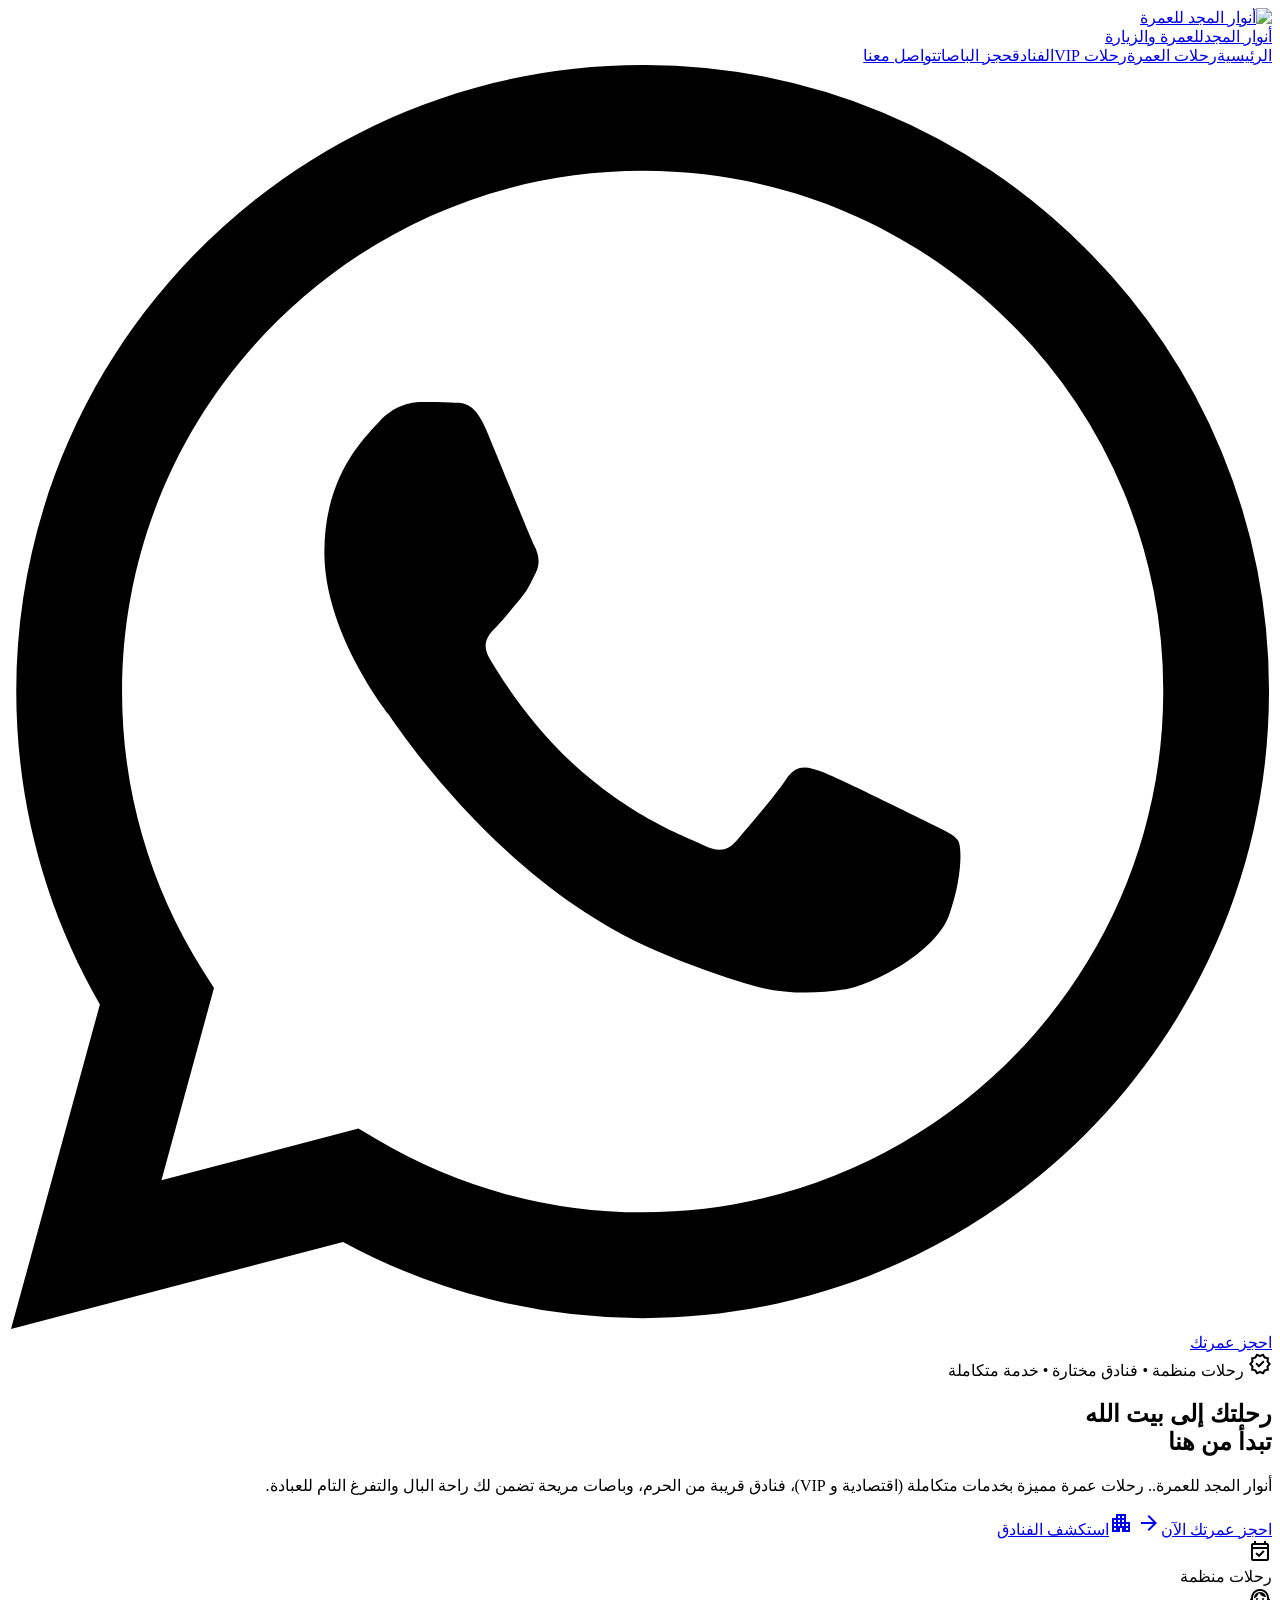
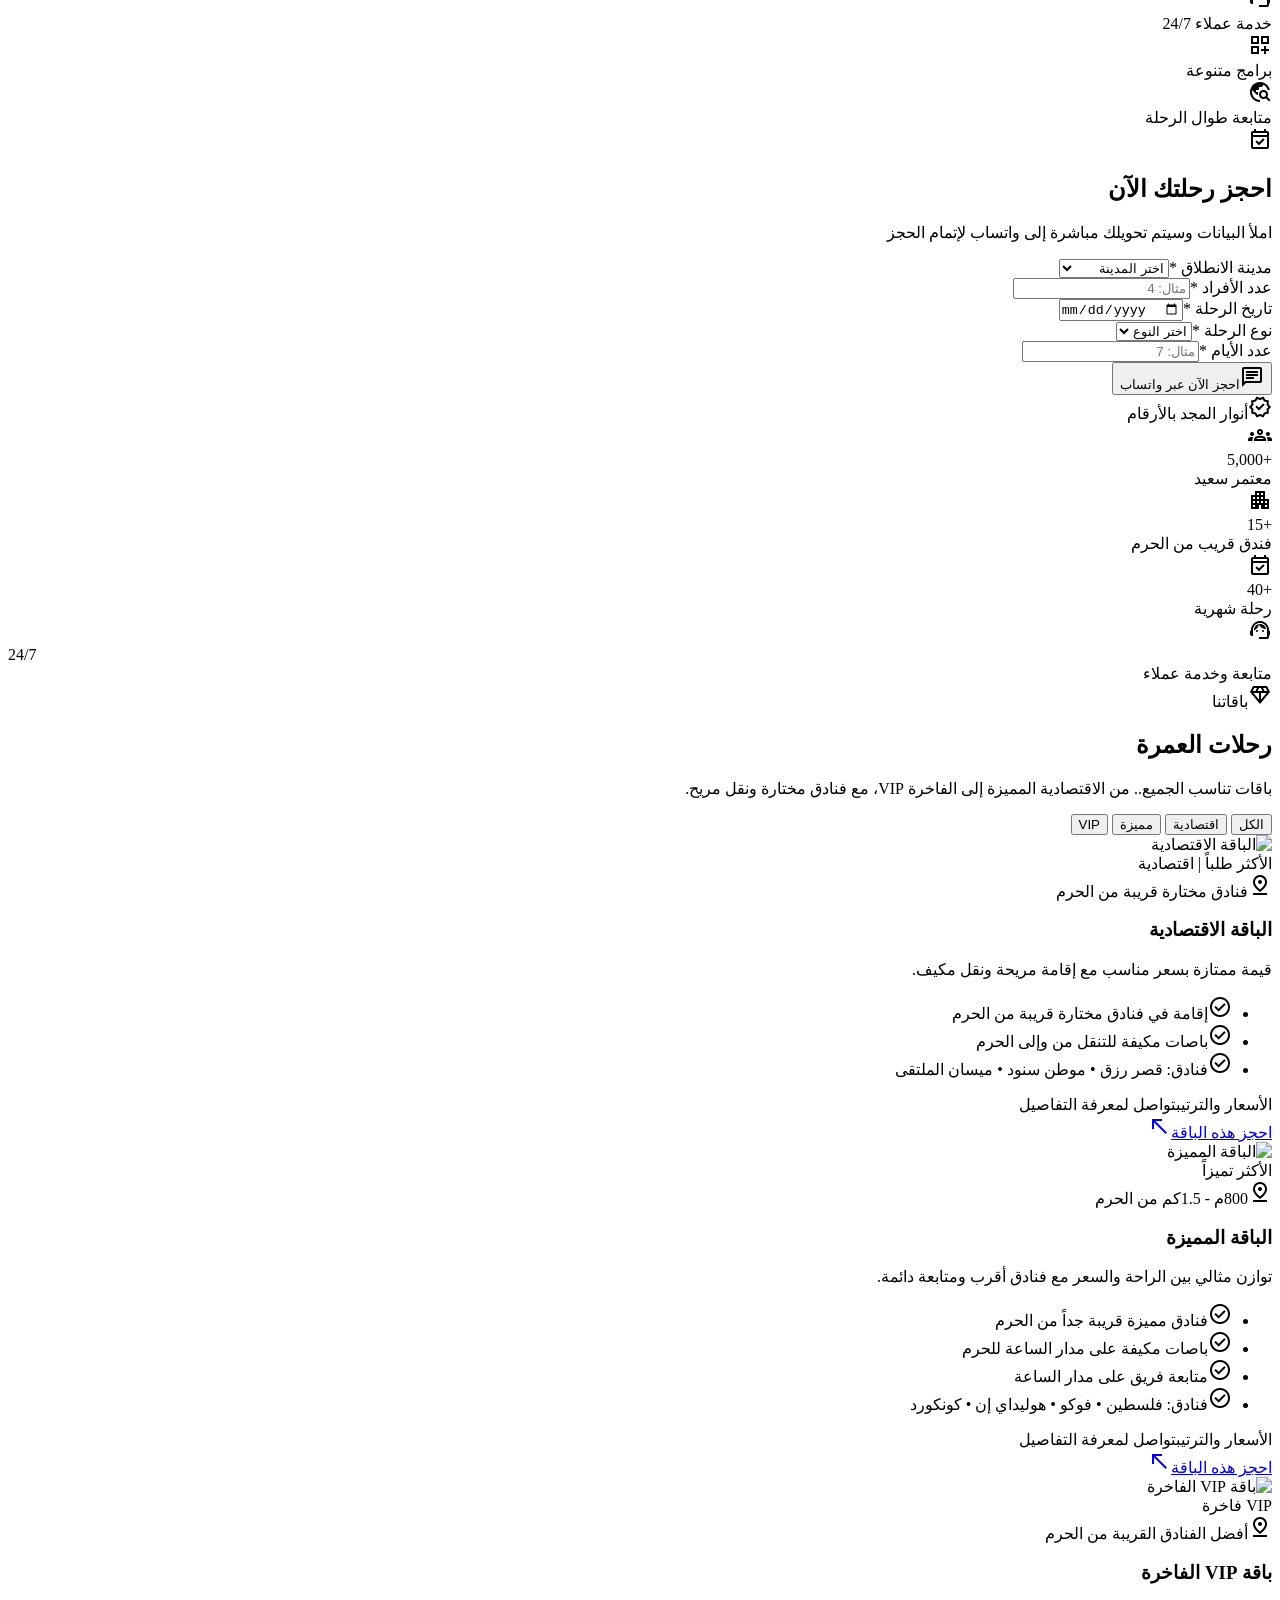
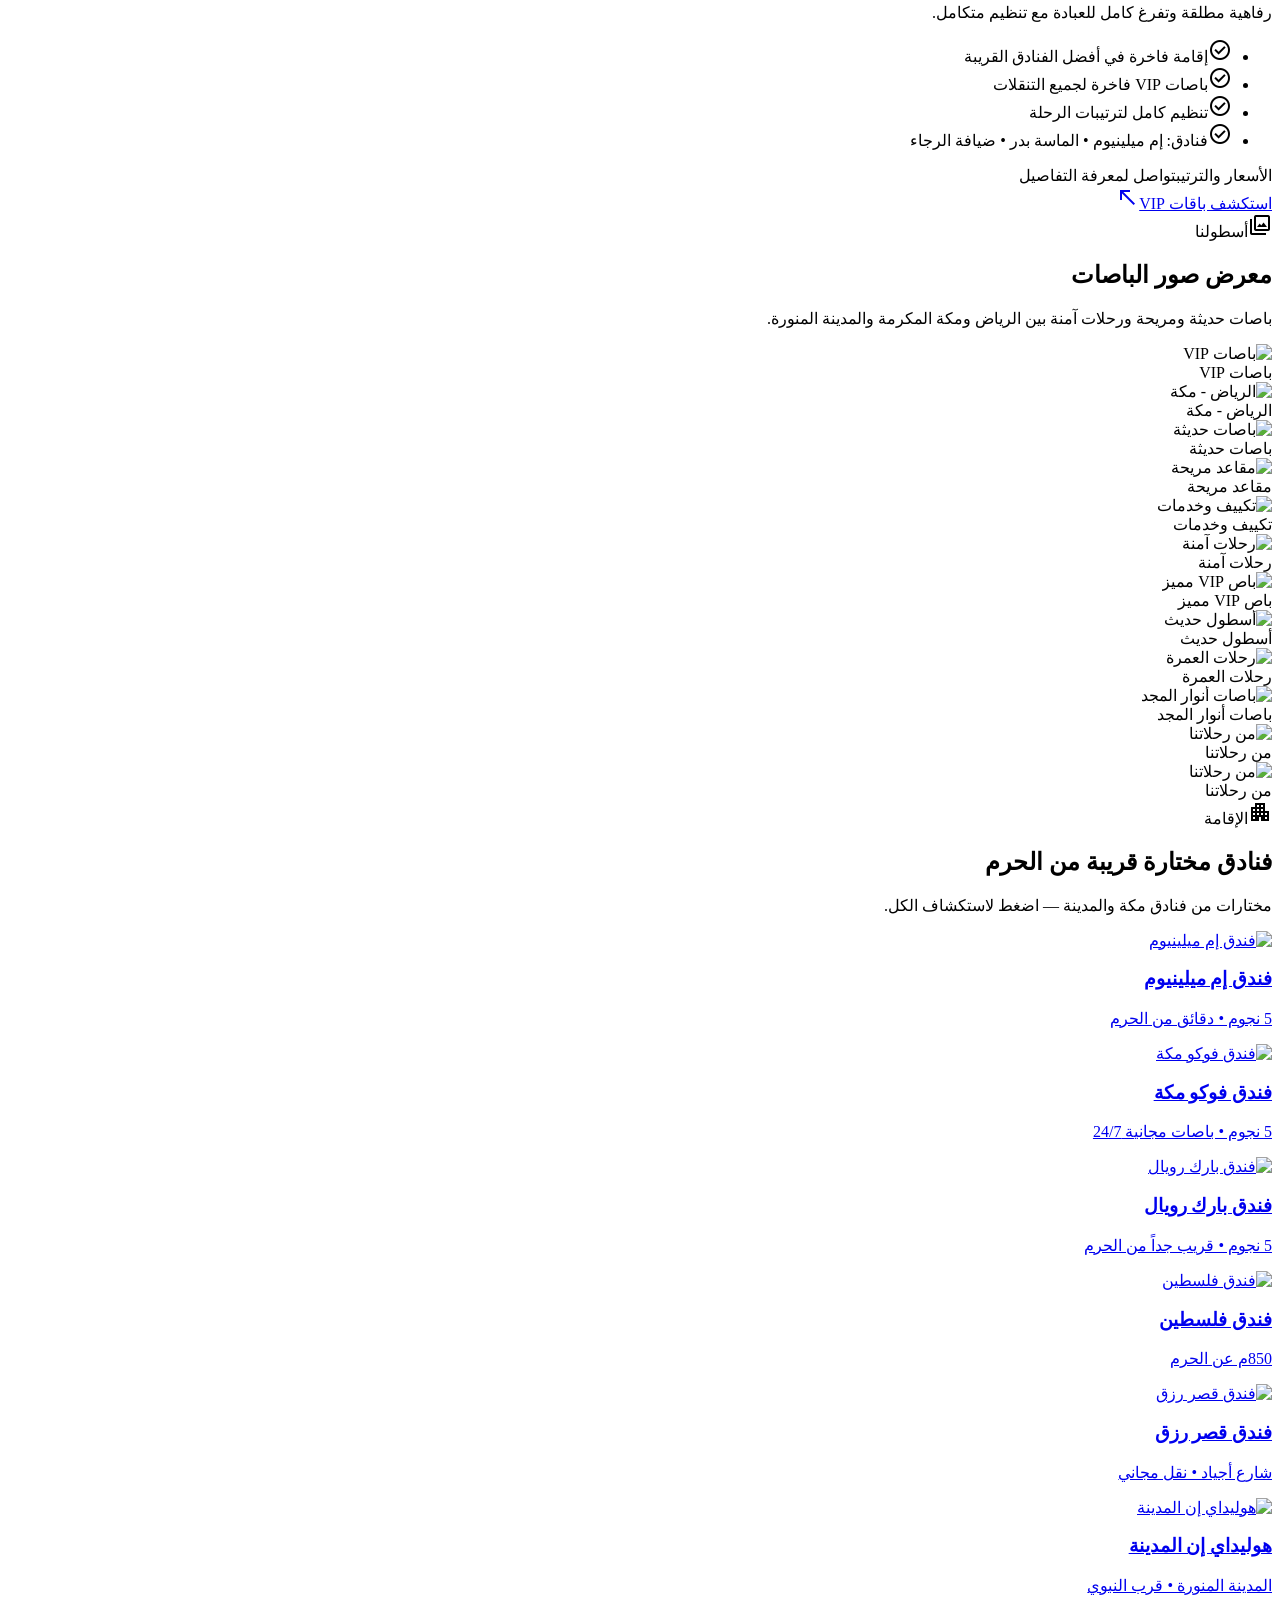
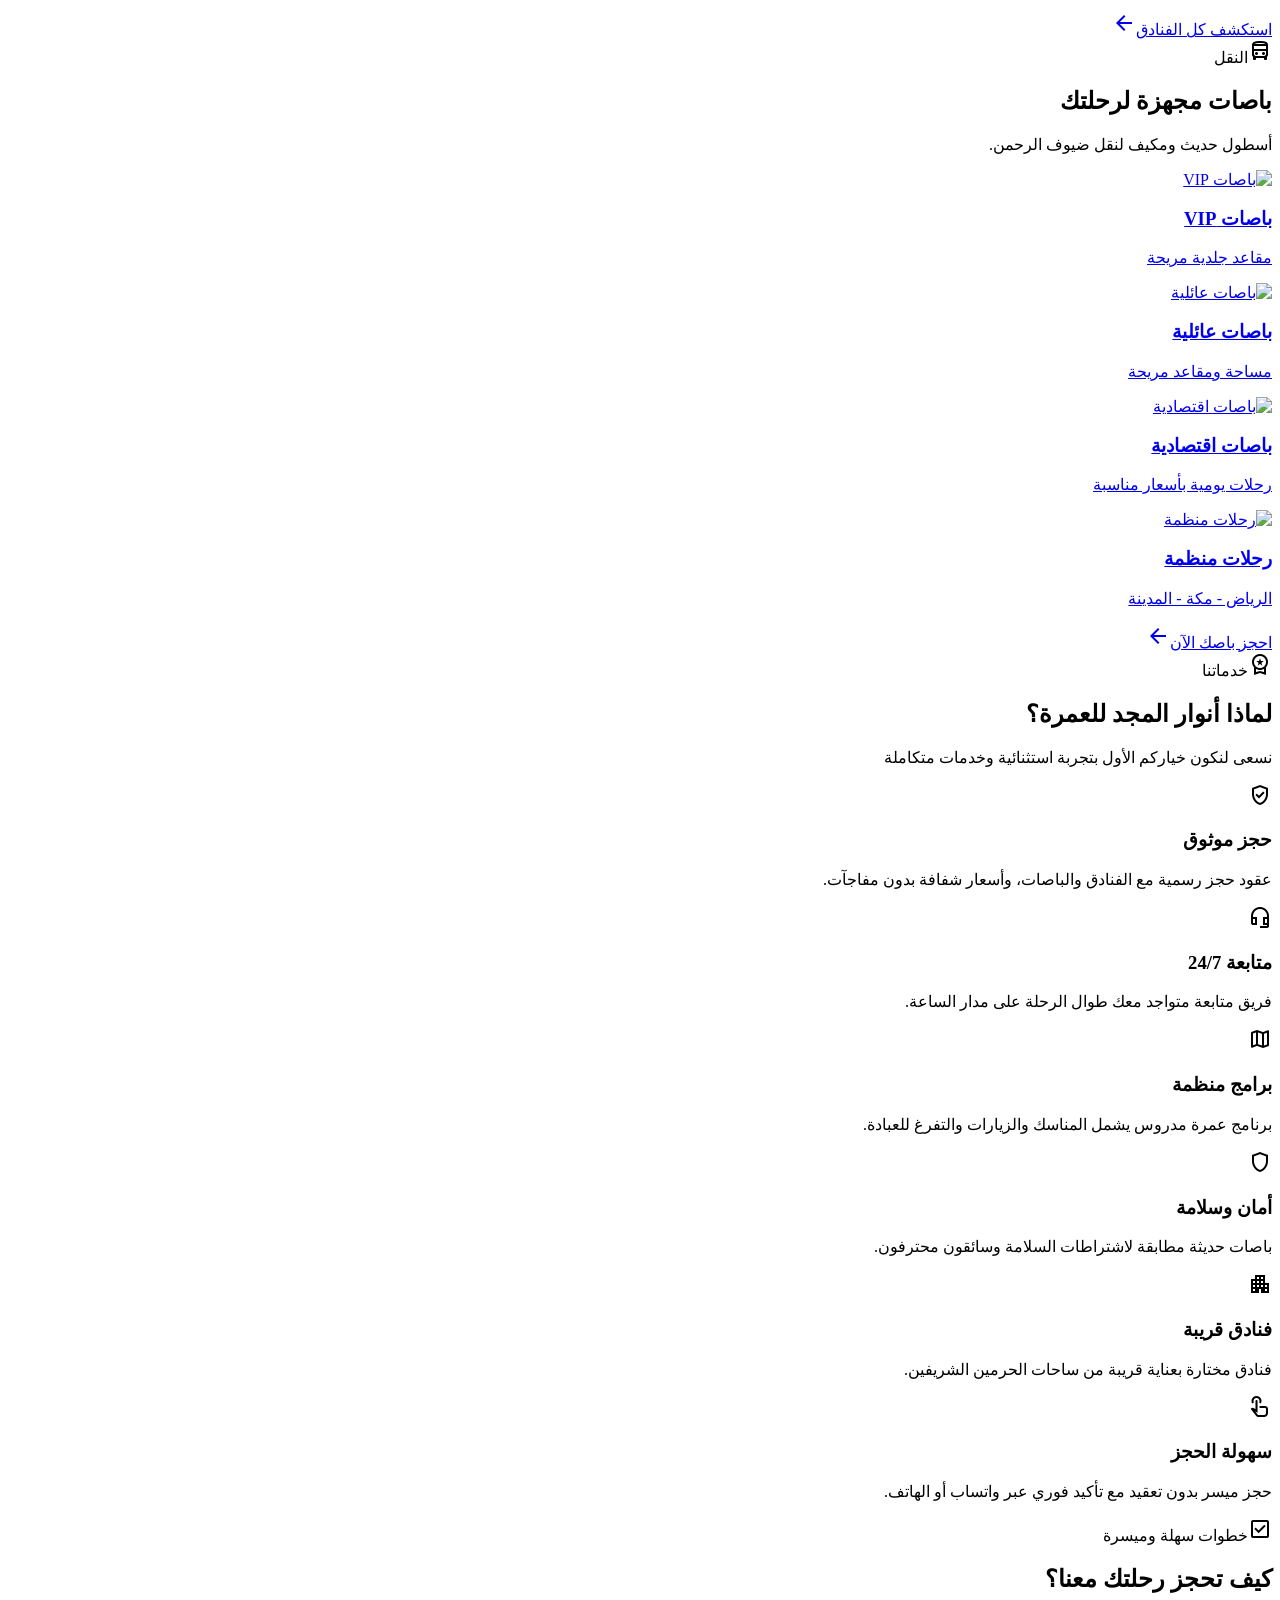
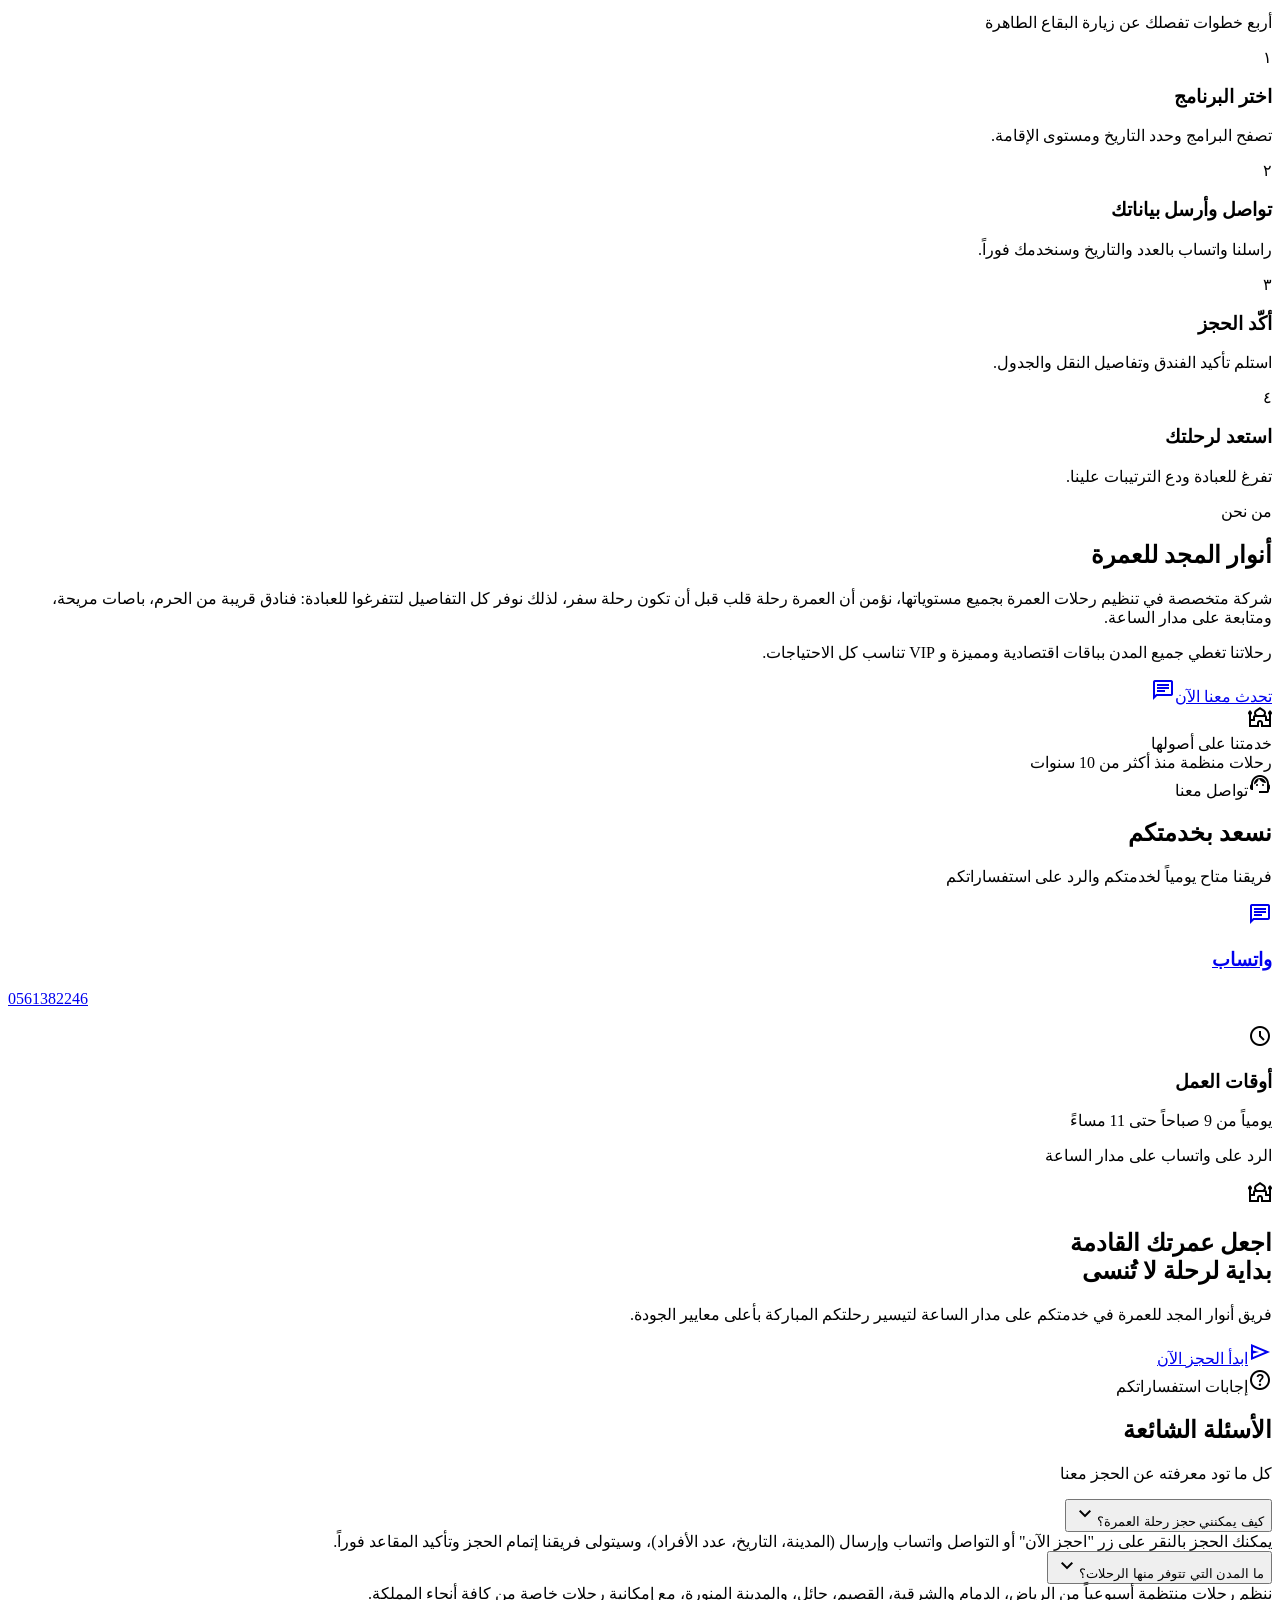
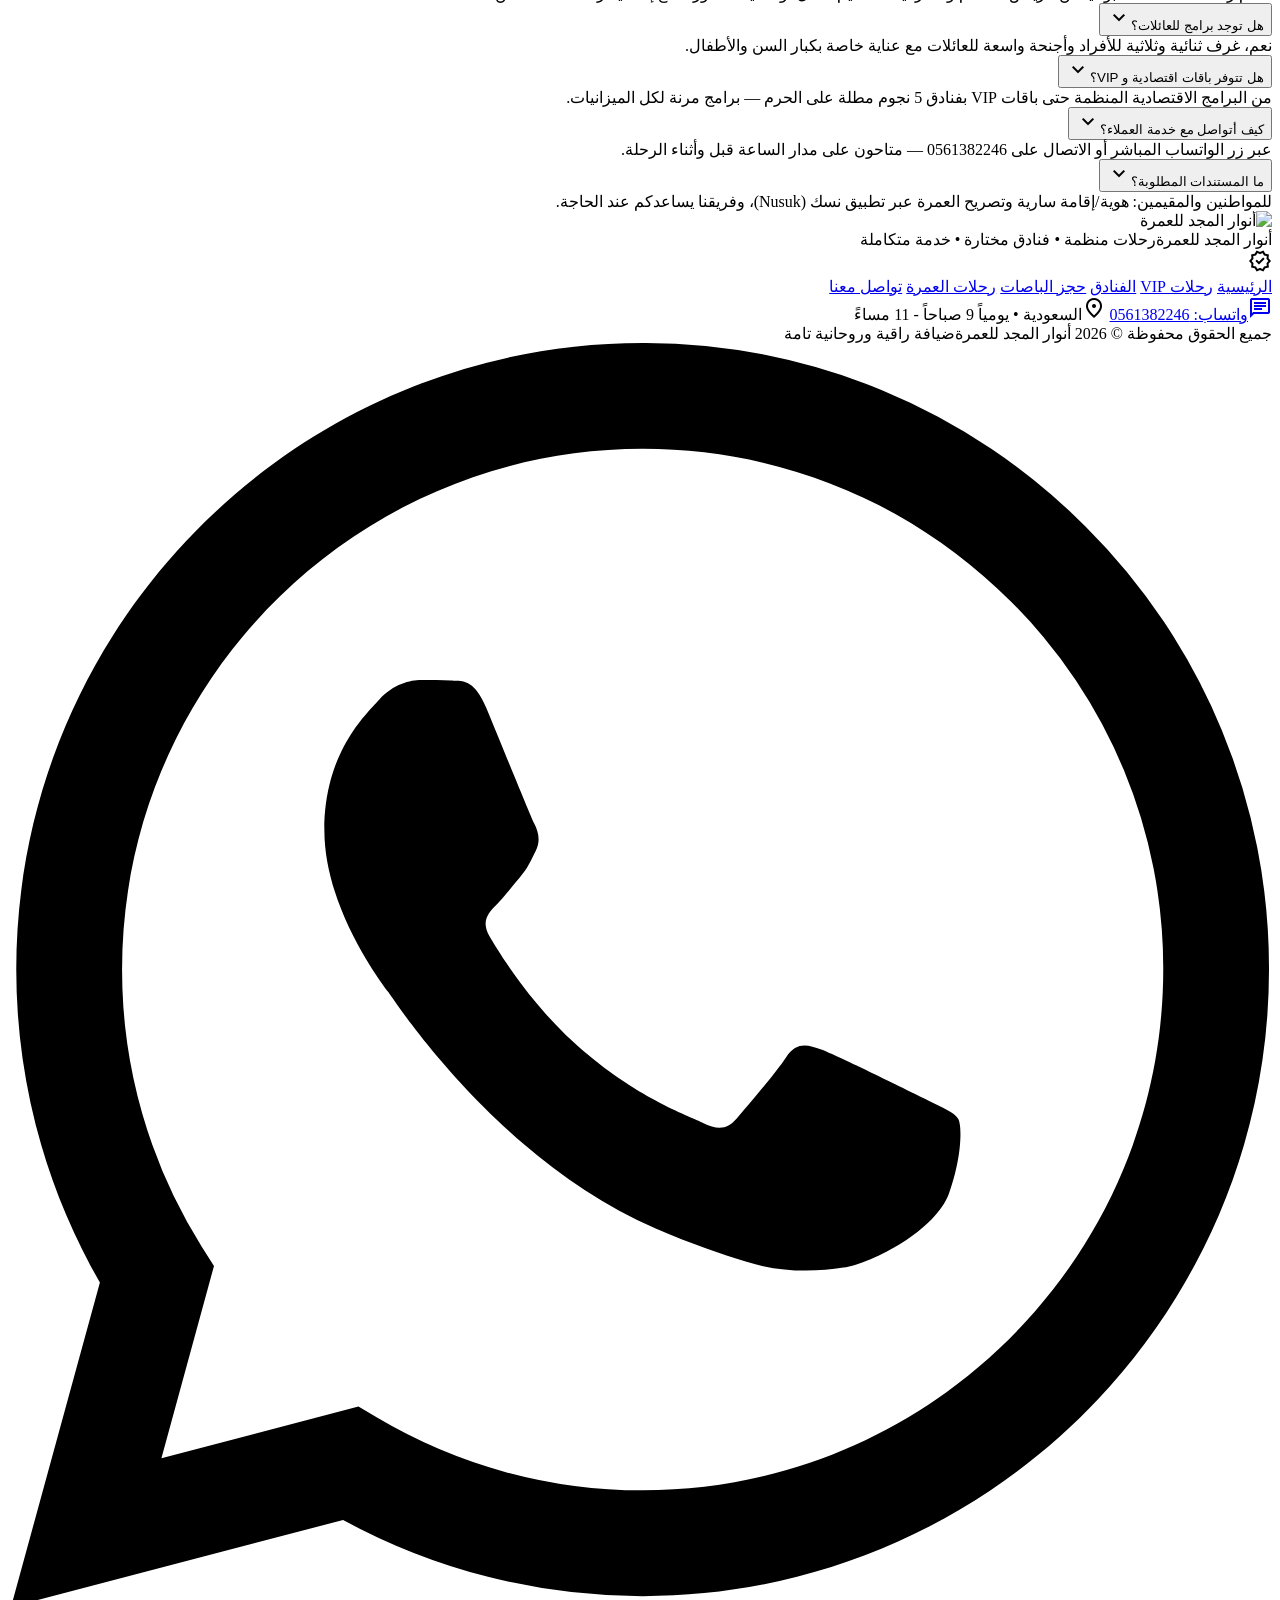
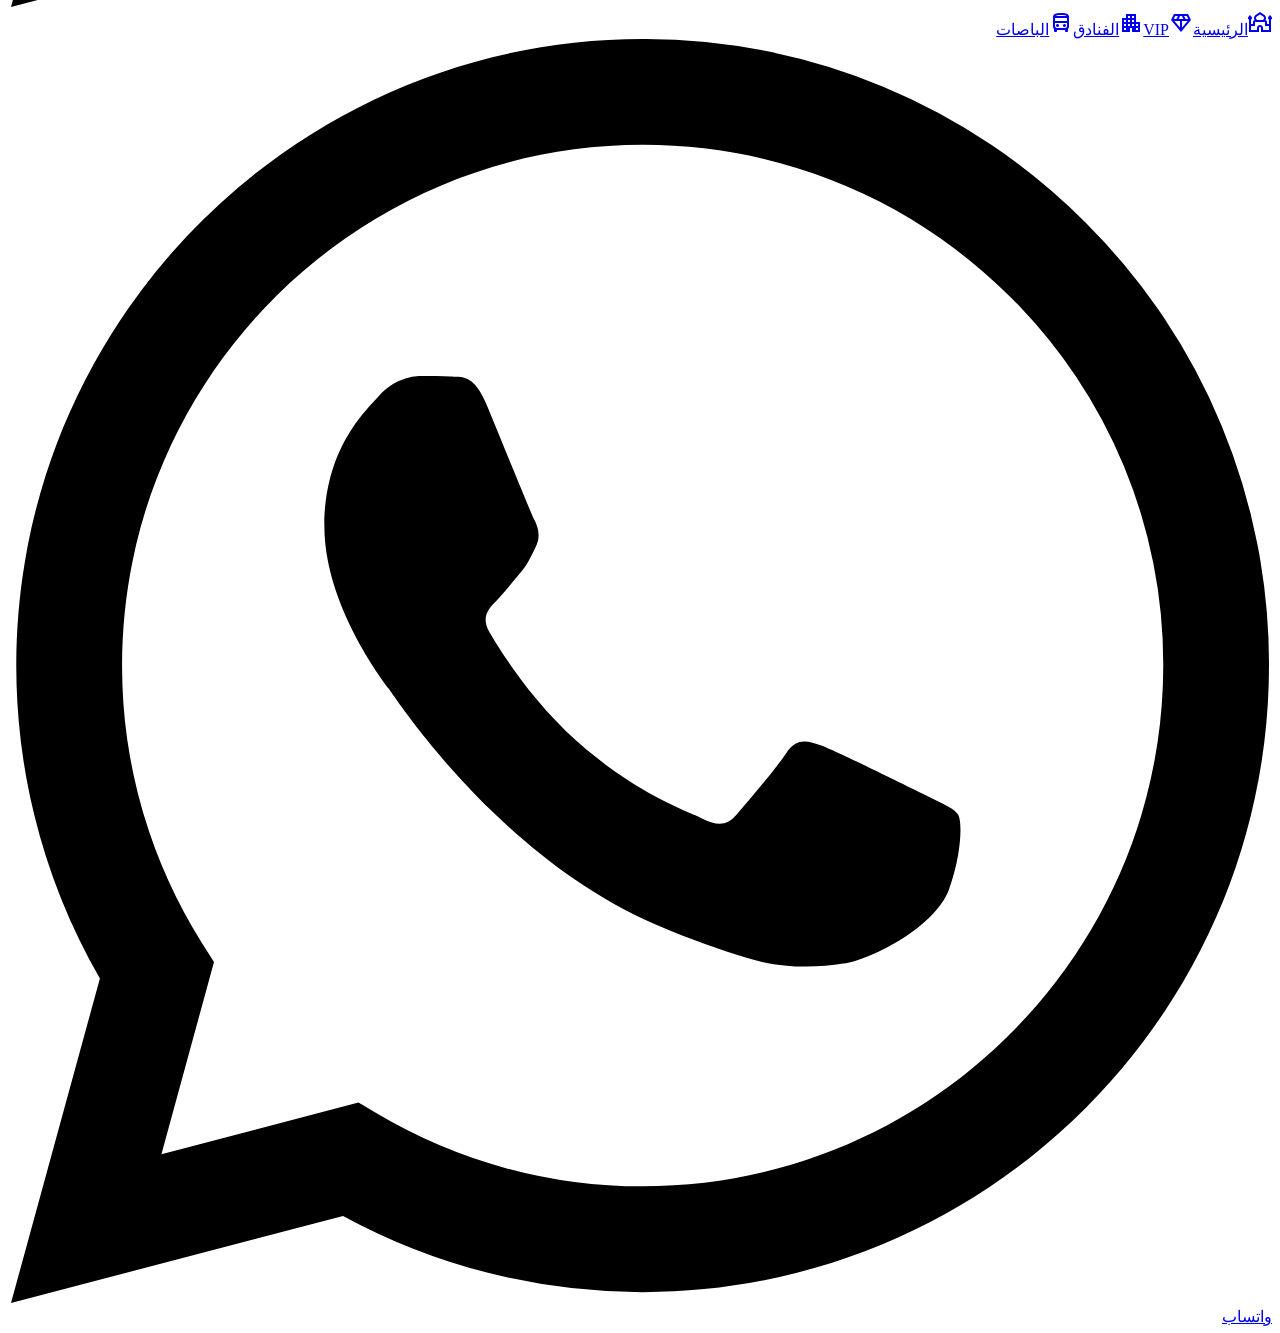
==== index.html @ 4539d24a "Add files via upload" ====
<!DOCTYPE html>
<html dir="rtl" lang="ar"><head><meta charset="utf-8"/>
<meta content="width=device-width, initial-scale=1.0, maximum-scale=1.0, viewport-fit=cover" name="viewport"/>
<!-- Google tag (gtag.js) -->
<script async src="https://www.googletagmanager.com/gtag/js?id=AW-18530403928"></script>
<script>
window.dataLayer=window.dataLayer||[];function gtag(){dataLayer.push(arguments);}
gtag('js',new Date());gtag('config','AW-18530403928');
// Conversion: حجز موعد — fired on every WhatsApp click / WhatsApp booking-form submit
function gtag_report_conversion(url){var callback=function(){if(typeof(url)!='undefined'){window.location=url;}};gtag('event','conversion',{'send_to':'AW-18530403928/zUcyCNqp0KkdENiM_oNF','value':1.0,'currency':'SAR','event_callback':callback});return false;}
function trackWA(){try{gtag_report_conversion();}catch(e){}}
document.addEventListener('click',function(e){var a=e.target.closest&&e.target.closest('a[href*="wa.me/"]');if(a)trackWA();},true);
window.addEventListener('load',function(){document.querySelectorAll('[data-bg]').forEach(function(el){el.style.backgroundImage="url('"+el.getAttribute('data-bg')+"')";});});
</script>
<title>أنوار المجد للعمرة | رحلتك إلى بيت الله تبدأ من هنا</title>
<link href="img/favicon.png" rel="icon" type="image/png"/><link href="img/apple-touch-icon.png" rel="apple-touch-icon"/>
<meta content="رحلات عمرة منظمة، فنادق قريبة من الحرم، حجز باصات، وباقات VIP مع أنوار المجد للعمرة." name="description"/>
<meta content="أنوار المجد للعمرة | رحلتك إلى بيت الله تبدأ من هنا" property="og:title"/>
<meta content="رحلات عمرة منظمة، فنادق قريبة من الحرم، حجز باصات، وباقات VIP مع أنوار المجد للعمرة." property="og:description"/>
<meta content="https://anwaralmajd.online/img/hero1.webp" property="og:image"/>
<link href="https://fonts.googleapis.com" rel="preconnect"/><link crossorigin="" href="https://fonts.gstatic.com" rel="preconnect"/>
<link href="https://fonts.googleapis.com/css2?family=El+Messiri:wght@600;700&family=IBM+Plex+Sans+Arabic:wght@400;500;600;700&display=swap" rel="stylesheet" media="print" onload="this.media='all'"/>
<link href="https://fonts.googleapis.com/css2?family=Material+Symbols+Outlined:opsz,wght,FILL,GRAD@24,400,0,0&icon_names=ac_unit,airline_seat_recline_normal,apartment,arrow_back,arrow_forward,calendar_month,chat,check_box,check_circle,dashboard_customize,diamond,directions_bus,event_available,expand_more,groups,headset_mic,help,home,location_on,map,mosque,north_west,photo_library,pin_drop,route,schedule,security,send,shield,stars,support_agent,touch_app,travel_explore,verified,verified_user,workspace_premium&display=block" rel="stylesheet" media="print" onload="this.media='all'"/>
<noscript><link href="https://fonts.googleapis.com/css2?family=El+Messiri:wght@600;700&family=IBM+Plex+Sans+Arabic:wght@400;500;600;700&display=swap" rel="stylesheet"/><link href="https://fonts.googleapis.com/css2?family=Material+Symbols+Outlined:opsz,wght,FILL,GRAD@24,400,0,0&icon_names=ac_unit,airline_seat_recline_normal,apartment,arrow_back,arrow_forward,calendar_month,chat,check_box,check_circle,dashboard_customize,diamond,directions_bus,event_available,expand_more,groups,headset_mic,help,home,location_on,map,mosque,north_west,photo_library,pin_drop,route,schedule,security,send,shield,stars,support_agent,touch_app,travel_explore,verified,verified_user,workspace_premium&display=block" rel="stylesheet"/></noscript>
<link rel="preload" as="image" href="img/hero1.webp" fetchpriority="high"/>
<link href="css/site.css?v=2" rel="stylesheet"/>
</head><body class="bg-surface text-on-surface flex flex-col min-h-screen relative selection:bg-secondary-container">
<header class="fixed top-0 w-full z-50 bg-surface-container-lowest/90 backdrop-blur-xl shadow-[0_1px_8px_rgba(0,0,0,0.04)] pt-safe">
<div class="max-w-7xl mx-auto h-16 px-gutter-mobile flex items-center justify-between">
<a href="./" class="flex items-center gap-space-xs">
<img alt="أنوار المجد للعمرة" class="h-10 w-10 rounded-full object-cover border-2 border-secondary-fixed shadow-sm bg-white" width="60" height="40" decoding="async" src="img/logo.webp"/>
<div class="flex flex-col pr-1"><span class="font-headline-sm text-primary tracking-tight leading-none">أنوار المجد</span><span class="font-label-sm text-secondary leading-none mt-0.5">للعمرة والزيارة</span></div></a>
<nav class="hidden lg:flex gap-7 items-center">
<a class="text-primary font-bold border-b-2 border-secondary pb-1" href="./">الرئيسية</a><a class="text-on-surface-variant hover:text-primary font-medium transition-colors" href="./#packages">رحلات العمرة</a><a class="text-on-surface-variant hover:text-primary font-medium transition-colors" href="vip">رحلات VIP</a><a class="text-on-surface-variant hover:text-primary font-medium transition-colors" href="hotels">الفنادق</a><a class="text-on-surface-variant hover:text-primary font-medium transition-colors" href="buses">حجز الباصات</a><a class="text-on-surface-variant hover:text-primary font-medium transition-colors" href="./#contact">تواصل معنا</a>
</nav>
<div class="flex items-center gap-2">
<a href="https://wa.me/966561382246?text=%D8%A7%D9%84%D8%B3%D9%84%D8%A7%D9%85%20%D8%B9%D9%84%D9%8A%D9%83%D9%85%D8%8C%20%D8%A3%D8%B1%D8%BA%D8%A8%20%D8%A8%D8%A7%D9%84%D8%A7%D8%B3%D8%AA%D9%81%D8%B3%D8%A7%D8%B1%20%D8%B9%D9%86%20%D8%B1%D8%AD%D9%84%D8%A7%D8%AA%20%D8%A7%D9%84%D8%B9%D9%85%D8%B1%D8%A9" target="_blank" rel="noopener" aria-label="واتساب" class="sm:hidden w-10 h-10 rounded-full bg-[#25D366] text-white flex items-center justify-center"><svg class="wa-icon text-[22px]" viewBox="0 0 24 24" aria-hidden="true"><path d="M17.472 14.382c-.297-.149-1.758-.867-2.03-.967-.273-.099-.471-.148-.67.15-.197.297-.767.966-.94 1.164-.173.199-.347.223-.644.075-.297-.15-1.255-.463-2.39-1.475-.883-.788-1.48-1.761-1.653-2.059-.173-.297-.018-.458.13-.606.134-.133.298-.347.446-.52.149-.174.198-.298.298-.497.099-.198.05-.371-.025-.52-.075-.149-.669-1.612-.916-2.207-.242-.579-.487-.5-.669-.51-.173-.008-.371-.01-.57-.01-.198 0-.52.074-.792.372-.272.297-1.04 1.016-1.04 2.479 0 1.462 1.065 2.875 1.213 3.074.149.198 2.096 3.2 5.077 4.487.709.306 1.262.489 1.694.625.712.227 1.36.195 1.871.118.571-.085 1.758-.719 2.006-1.413.248-.694.248-1.289.173-1.413-.074-.124-.272-.198-.57-.347m-5.421 7.403h-.004a9.87 9.87 0 01-5.031-1.378l-.361-.214-3.741.982.998-3.648-.235-.374a9.86 9.86 0 01-1.51-5.26c.001-5.45 4.436-9.884 9.888-9.884 2.64 0 5.122 1.03 6.988 2.898a9.825 9.825 0 012.893 6.994c-.003 5.45-4.437 9.884-9.885 9.884m8.413-18.297A11.815 11.815 0 0012.05 0C5.495 0 .16 5.335.157 11.892c0 2.096.547 4.142 1.588 5.945L.057 24l6.305-1.654a11.882 11.882 0 005.683 1.448h.005c6.554 0 11.89-5.335 11.893-11.893a11.821 11.821 0 00-3.48-8.413z"/></svg></a>
<a class="hidden sm:flex min-h-[44px] px-5 rounded-full bg-primary text-on-primary items-center justify-center font-label-md transition-transform active:scale-95" href="https://wa.me/966561382246?text=%D8%A7%D9%84%D8%B3%D9%84%D8%A7%D9%85%20%D8%B9%D9%84%D9%8A%D9%83%D9%85%D8%8C%20%D8%A3%D8%B1%D8%BA%D8%A8%20%D9%81%D9%8A%20%D8%AD%D8%AC%D8%B2%20%D8%B1%D8%AD%D9%84%D8%A9%20%D8%B9%D9%85%D8%B1%D8%A9" target="_blank" rel="noopener">احجز عمرتك</a>
</div></div></header><main class="flex-1 w-full bg-surface pt-16 pb-28"><div class="flex flex-col w-full"><section class="relative w-full overflow-hidden bg-primary text-on-primary rounded-b-[2rem] shadow-xl">
<div class="hero-slide absolute inset-0 bg-cover bg-center opacity-100" style="background-image:url('img/hero1.webp')"></div>
<div class="hero-slide absolute inset-0 bg-cover bg-center opacity-0" data-bg="img/hero2.webp"></div>
<div class="hero-slide absolute inset-0 bg-cover bg-center opacity-0" data-bg="img/hero3.webp"></div>
<div class="absolute inset-0 bg-gradient-to-b from-primary/85 via-primary/80 to-primary"></div>
<div class="relative z-10 max-w-7xl mx-auto px-gutter-mobile pt-space-md pb-space-lg flex flex-col items-center text-center">
<div class="inline-flex items-center gap-1.5 px-space-sm py-1 rounded-full bg-secondary-container/20 text-secondary-fixed backdrop-blur-md mb-space-sm shadow-sm">
<span class="material-symbols-outlined text-[16px] text-secondary-fixed">verified</span>
<span class="font-label-md tracking-tight">رحلات منظمة • فنادق مختارة • خدمة متكاملة</span></div>
<h1 class="font-headline-xl-mobile text-on-primary mb-space-xs font-bold leading-tight">رحلتك إلى بيت الله<br/><span class="text-secondary-fixed">تبدأ من هنا</span></h1>
<p class="font-body-md text-primary-fixed-dim max-w-xl mb-space-md leading-relaxed">أنوار المجد للعمرة.. رحلات عمرة مميزة بخدمات متكاملة (اقتصادية و VIP)، فنادق قريبة من الحرم، وباصات مريحة تضمن لك راحة البال والتفرغ التام للعبادة.</p>
<div class="flex flex-col sm:flex-row w-full sm:w-auto gap-space-xs mb-space-md">
<a class="sm:px-8 py-3 px-space-md rounded-full bg-secondary-fixed text-on-secondary-fixed font-label-lg flex items-center justify-center gap-2 shadow-lg active:scale-95 transition-transform" href="https://wa.me/966561382246?text=%D8%A7%D9%84%D8%B3%D9%84%D8%A7%D9%85%20%D8%B9%D9%84%D9%8A%D9%83%D9%85%D8%8C%20%D8%A3%D8%B1%D8%BA%D8%A8%20%D9%81%D9%8A%20%D8%AD%D8%AC%D8%B2%20%D8%B1%D8%AD%D9%84%D8%A9%20%D8%B9%D9%85%D8%B1%D8%A9" target="_blank" rel="noopener"><span>احجز عمرتك الآن</span><span class="material-symbols-outlined text-[20px]">arrow_forward</span></a>
<a class="sm:px-8 py-3 px-space-md rounded-full bg-surface-container-highest/20 text-on-primary backdrop-blur-md font-label-lg flex items-center justify-center gap-2 active:scale-95 transition-transform" href="hotels"><span class="material-symbols-outlined text-[20px] text-tertiary-fixed">apartment</span><span>استكشف الفنادق</span></a></div>
<div class="w-full grid grid-cols-2 lg:grid-cols-4 gap-2 pt-space-xs">
<div class="flex items-center gap-2 bg-surface-container-highest/10 backdrop-blur-sm p-2 rounded-xl text-right"><div class="w-8 h-8 rounded-full bg-secondary-fixed/20 flex items-center justify-center shrink-0"><span class="material-symbols-outlined text-secondary-fixed text-[18px]">event_available</span></div><span class="font-label-md text-on-primary">رحلات منظمة</span></div>
<div class="flex items-center gap-2 bg-surface-container-highest/10 backdrop-blur-sm p-2 rounded-xl text-right"><div class="w-8 h-8 rounded-full bg-secondary-fixed/20 flex items-center justify-center shrink-0"><span class="material-symbols-outlined text-secondary-fixed text-[18px]">support_agent</span></div><span class="font-label-md text-on-primary">خدمة عملاء 24/7</span></div>
<div class="flex items-center gap-2 bg-surface-container-highest/10 backdrop-blur-sm p-2 rounded-xl text-right"><div class="w-8 h-8 rounded-full bg-secondary-fixed/20 flex items-center justify-center shrink-0"><span class="material-symbols-outlined text-secondary-fixed text-[18px]">dashboard_customize</span></div><span class="font-label-md text-on-primary">برامج متنوعة</span></div>
<div class="flex items-center gap-2 bg-surface-container-highest/10 backdrop-blur-sm p-2 rounded-xl text-right"><div class="w-8 h-8 rounded-full bg-secondary-fixed/20 flex items-center justify-center shrink-0"><span class="material-symbols-outlined text-secondary-fixed text-[18px]">travel_explore</span></div><span class="font-label-md text-on-primary">متابعة طوال الرحلة</span></div>
</div></div></section><section class="w-full px-gutter-mobile -mt-8 relative z-20"><div class="max-w-7xl mx-auto bg-surface-container-lowest rounded-3xl shadow-xl p-space-md md:p-space-lg border border-surface-container">
<div class="flex items-center gap-3 mb-space-sm"><span class="w-11 h-11 rounded-xl bg-primary text-secondary-fixed flex items-center justify-center"><span class="material-symbols-outlined">event_available</span></span>
<div><h2 class="font-headline-sm text-primary font-bold">احجز رحلتك الآن</h2><p class="font-body-sm text-on-surface-variant">املأ البيانات وسيتم تحويلك مباشرة إلى واتساب لإتمام الحجز</p></div></div>
<form id="bookingForm" novalidate class="grid grid-cols-1 sm:grid-cols-2 lg:grid-cols-3 gap-3">
<div class="flex flex-col gap-1"><label class="font-label-md text-primary">مدينة الانطلاق *</label><select id="bFrom" required class="bg-surface border border-outline-variant rounded-xl py-3 px-3"><option value="">اختر المدينة</option><option>الرياض</option><option>الدمام والشرقية</option><option>القصيم</option><option>حائل</option><option>المدينة المنورة</option></select></div>
<div class="flex flex-col gap-1"><label class="font-label-md text-primary">عدد الأفراد *</label><input id="bPeople" type="number" min="1" placeholder="مثال: 4" required class="bg-surface border border-outline-variant rounded-xl py-3 px-3"/></div>
<div class="flex flex-col gap-1"><label class="font-label-md text-primary">تاريخ الرحلة *</label><input id="bDate" type="date" required class="bg-surface border border-outline-variant rounded-xl py-3 px-3"/></div>
<div class="flex flex-col gap-1"><label class="font-label-md text-primary">نوع الرحلة *</label><select id="bType" required class="bg-surface border border-outline-variant rounded-xl py-3 px-3"><option value="">اختر النوع</option><option>اقتصادية</option><option>مميزة</option><option>VIP</option></select></div>
<div class="flex flex-col gap-1"><label class="font-label-md text-primary">عدد الأيام *</label><input id="bDays" type="number" min="1" placeholder="مثال: 7" required class="bg-surface border border-outline-variant rounded-xl py-3 px-3"/></div>
<button type="submit" class="bg-[#0E5A44] hover:opacity-90 text-white font-label-lg py-3 rounded-xl transition flex items-center justify-center gap-2 self-end"><span class="material-symbols-outlined">chat</span>احجز الآن عبر واتساب</button>
</form><div id="formError" class="hidden mt-3 font-body-sm font-bold text-red-700 bg-red-50 border border-red-200 rounded-lg px-4 py-3"></div>
</div></section><section class="w-full px-gutter-mobile py-space-md"><div class="max-w-7xl mx-auto relative overflow-hidden bg-primary rounded-3xl shadow-xl">
<div class="absolute -top-20 -left-20 w-64 h-64 rounded-full bg-secondary/15 blur-3xl"></div>
<div class="absolute -bottom-20 -right-20 w-64 h-64 rounded-full bg-secondary-fixed/15 blur-3xl"></div>
<div class="absolute inset-0 opacity-20 bg-cover bg-center" style="background-image:url(img/hero3.webp)"></div>
<div class="absolute inset-0 bg-gradient-to-b from-primary/70 via-primary/85 to-primary"></div>
<div class="relative z-10 px-space-md py-space-lg md:p-space-lg">
<div class="flex items-center justify-center gap-2 mb-space-md"><span class="material-symbols-outlined text-secondary-fixed text-[20px]">verified</span><span class="font-label-md font-bold text-secondary-fixed tracking-wide">أنوار المجد بالأرقام</span></div>
<div class="grid grid-cols-2 lg:grid-cols-4 gap-space-xs">
<div class="flex flex-col items-center text-center bg-on-primary/5 border border-on-primary/10 rounded-2xl px-3 py-5 backdrop-blur-sm hover:bg-on-primary/10 transition-colors"><div class="w-12 h-12 rounded-2xl bg-secondary-fixed/15 flex items-center justify-center mb-2"><span class="material-symbols-outlined text-secondary-fixed text-[28px]">groups</span></div><div class="font-headline-lg text-secondary-fixed font-bold stat-num" data-count="5000" data-prefix="+">+5,000</div><div class="font-body-sm text-primary-fixed-dim mt-1">معتمر سعيد</div></div>
<div class="flex flex-col items-center text-center bg-on-primary/5 border border-on-primary/10 rounded-2xl px-3 py-5 backdrop-blur-sm hover:bg-on-primary/10 transition-colors"><div class="w-12 h-12 rounded-2xl bg-secondary-fixed/15 flex items-center justify-center mb-2"><span class="material-symbols-outlined text-secondary-fixed text-[28px]">apartment</span></div><div class="font-headline-lg text-secondary-fixed font-bold stat-num" data-count="15" data-prefix="+">+15</div><div class="font-body-sm text-primary-fixed-dim mt-1">فندق قريب من الحرم</div></div>
<div class="flex flex-col items-center text-center bg-on-primary/5 border border-on-primary/10 rounded-2xl px-3 py-5 backdrop-blur-sm hover:bg-on-primary/10 transition-colors"><div class="w-12 h-12 rounded-2xl bg-secondary-fixed/15 flex items-center justify-center mb-2"><span class="material-symbols-outlined text-secondary-fixed text-[28px]">event_available</span></div><div class="font-headline-lg text-secondary-fixed font-bold stat-num" data-count="40" data-prefix="+">+40</div><div class="font-body-sm text-primary-fixed-dim mt-1">رحلة شهرية</div></div>
<div class="flex flex-col items-center text-center bg-on-primary/5 border border-on-primary/10 rounded-2xl px-3 py-5 backdrop-blur-sm hover:bg-on-primary/10 transition-colors"><div class="w-12 h-12 rounded-2xl bg-secondary-fixed/15 flex items-center justify-center mb-2"><span class="material-symbols-outlined text-secondary-fixed text-[28px]">support_agent</span></div><div class="font-headline-lg text-secondary-fixed font-bold" dir="ltr">24/7</div><div class="font-body-sm text-primary-fixed-dim mt-1">متابعة وخدمة عملاء</div></div>
</div></div></div>
<script>
document.addEventListener('DOMContentLoaded',function(){var nums=document.querySelectorAll('.stat-num[data-count]');if(!('IntersectionObserver' in window))return;var io=new IntersectionObserver(function(es){es.forEach(function(e){if(!e.isIntersecting)return;var el=e.target;io.unobserve(el);var target=+el.dataset.count;var pre=el.dataset.prefix||'';var t0=null;function step(ts){if(!t0)t0=ts;var p=Math.min((ts-t0)/1500,1);var v=Math.round(target*(1-Math.pow(1-p,3)));el.textContent=pre+v.toLocaleString('en-US');if(p<1)requestAnimationFrame(step);}requestAnimationFrame(step);});},{threshold:.4});nums.forEach(function(n){io.observe(n);});});
</script></section><section class="w-full px-gutter-mobile py-space-lg flex flex-col" id="packages"><div class="max-w-7xl mx-auto w-full"><div class="flex flex-col text-right mb-space-sm"><div class="flex items-center gap-1.5 text-secondary mb-1"><span class="material-symbols-outlined text-[20px]">diamond</span><span class="font-label-sm font-semibold uppercase tracking-wider">باقاتنا</span></div><h2 class="font-headline-lg text-primary font-bold">رحلات العمرة</h2><p class="font-body-md text-on-surface-variant mt-1">باقات تناسب الجميع.. من الاقتصادية المميزة إلى الفاخرة VIP، مع فنادق مختارة ونقل مريح.</p></div><div class="flex items-center gap-2 overflow-x-auto pb-2 no-scrollbar mb-space-md" id="package-tabs">
<button data-filter="all" class="shrink-0 px-4 py-2 rounded-full bg-primary text-on-primary font-label-md shadow-sm">الكل</button>
<button data-filter="eco" class="shrink-0 px-4 py-2 rounded-full bg-surface-container text-on-surface font-label-md">اقتصادية</button>
<button data-filter="prem" class="shrink-0 px-4 py-2 rounded-full bg-surface-container text-on-surface font-label-md">مميزة</button>
<button data-filter="vip" class="shrink-0 px-4 py-2 rounded-full bg-surface-container text-on-surface font-label-md">VIP</button></div>
<div class="grid grid-cols-1 md:grid-cols-3 gap-space-md"><article data-cat="eco" class="flex flex-col bg-surface-container-lowest rounded-2xl overflow-hidden shadow-md">
<div class="relative w-full h-48 overflow-hidden"><img decoding="async" src="img/hotel/qasr-rizq.min.webp" alt="الباقة الاقتصادية" loading="lazy" class="w-full h-full object-cover"/>
<div class="absolute inset-0 bg-gradient-to-t from-primary/80 via-transparent to-black/30"></div>
<div class="absolute top-3 right-3 bg-secondary-container text-on-secondary-container px-3 py-1 rounded-full flex items-center gap-1 shadow-sm"><span class="font-label-sm font-semibold">الأكثر طلباً | اقتصادية</span></div>
<div class="absolute bottom-3 right-3 text-white flex items-center gap-1"><span class="material-symbols-outlined text-[18px] text-secondary-fixed">pin_drop</span><span class="font-label-sm font-medium">فنادق مختارة قريبة من الحرم</span></div></div>
<div class="p-space-md flex flex-col text-right"><h3 class="font-headline-sm text-primary font-bold">الباقة الاقتصادية</h3>
<p class="font-body-sm text-on-surface-variant mt-1 leading-normal">قيمة ممتازة بسعر مناسب مع إقامة مريحة ونقل مكيف.</p>
<ul class="flex flex-col gap-2 my-space-sm font-body-sm text-on-surface"><li class="flex items-center gap-2"><span class="material-symbols-outlined text-secondary text-[18px]">check_circle</span><span>إقامة في فنادق مختارة قريبة من الحرم</span></li><li class="flex items-center gap-2"><span class="material-symbols-outlined text-secondary text-[18px]">check_circle</span><span>باصات مكيفة للتنقل من وإلى الحرم</span></li><li class="flex items-center gap-2"><span class="material-symbols-outlined text-secondary text-[18px]">check_circle</span><span>فنادق: قصر رزق • موطن سنود • ميسان الملتقى</span></li></ul>
<div class="pt-space-xs flex items-center justify-between mt-auto"><div class="flex flex-col"><span class="font-label-sm text-on-surface-variant">الأسعار والترتيب</span><span class="font-label-lg text-secondary font-bold">تواصل لمعرفة التفاصيل</span></div>
<a class="px-4 py-2 rounded-full font-label-md flex items-center gap-1 shadow-sm active:scale-95 transition-transform bg-primary text-on-primary" href="https://wa.me/966561382246?text=%D8%A7%D9%84%D8%B3%D9%84%D8%A7%D9%85%20%D8%B9%D9%84%D9%8A%D9%83%D9%85%D8%8C%20%D8%A3%D8%B1%D8%BA%D8%A8%20%D8%A8%D8%AD%D8%AC%D8%B2%20%D8%A7%D9%84%D8%A8%D8%A7%D9%82%D8%A9%20%D8%A7%D9%84%D8%A7%D9%82%D8%AA%D8%B5%D8%A7%D8%AF%D9%8A%D8%A9%20%D9%84%D9%84%D8%B9%D9%85%D8%B1%D8%A9" target="_blank" rel="noopener"><span>احجز هذه الباقة</span><span class="material-symbols-outlined text-[16px]">north_west</span></a>
</div></div></article><article data-cat="prem" class="flex flex-col bg-surface-container-lowest rounded-2xl overflow-hidden shadow-md">
<div class="relative w-full h-48 overflow-hidden"><img decoding="async" src="img/hotel/foco.min.webp" alt="الباقة المميزة" loading="lazy" class="w-full h-full object-cover"/>
<div class="absolute inset-0 bg-gradient-to-t from-primary/80 via-transparent to-black/30"></div>
<div class="absolute top-3 right-3 bg-secondary-fixed text-on-secondary-fixed px-3 py-1 rounded-full flex items-center gap-1 shadow-sm"><span class="font-label-sm font-semibold">الأكثر تميزاً</span></div>
<div class="absolute bottom-3 right-3 text-white flex items-center gap-1"><span class="material-symbols-outlined text-[18px] text-secondary-fixed">pin_drop</span><span class="font-label-sm font-medium">800م - 1.5كم من الحرم</span></div></div>
<div class="p-space-md flex flex-col text-right"><h3 class="font-headline-sm text-primary font-bold">الباقة المميزة</h3>
<p class="font-body-sm text-on-surface-variant mt-1 leading-normal">توازن مثالي بين الراحة والسعر مع فنادق أقرب ومتابعة دائمة.</p>
<ul class="flex flex-col gap-2 my-space-sm font-body-sm text-on-surface"><li class="flex items-center gap-2"><span class="material-symbols-outlined text-secondary text-[18px]">check_circle</span><span>فنادق مميزة قريبة جداً من الحرم</span></li><li class="flex items-center gap-2"><span class="material-symbols-outlined text-secondary text-[18px]">check_circle</span><span>باصات مكيفة على مدار الساعة للحرم</span></li><li class="flex items-center gap-2"><span class="material-symbols-outlined text-secondary text-[18px]">check_circle</span><span>متابعة فريق على مدار الساعة</span></li><li class="flex items-center gap-2"><span class="material-symbols-outlined text-secondary text-[18px]">check_circle</span><span>فنادق: فلسطين • فوكو • هوليداي إن • كونكورد</span></li></ul>
<div class="pt-space-xs flex items-center justify-between mt-auto"><div class="flex flex-col"><span class="font-label-sm text-on-surface-variant">الأسعار والترتيب</span><span class="font-label-lg text-secondary font-bold">تواصل لمعرفة التفاصيل</span></div>
<a class="px-4 py-2 rounded-full font-label-md flex items-center gap-1 shadow-sm active:scale-95 transition-transform bg-primary text-on-primary" href="https://wa.me/966561382246?text=%D8%A7%D9%84%D8%B3%D9%84%D8%A7%D9%85%20%D8%B9%D9%84%D9%8A%D9%83%D9%85%D8%8C%20%D8%A3%D8%B1%D8%BA%D8%A8%20%D8%A8%D8%AD%D8%AC%D8%B2%20%D8%A7%D9%84%D8%A8%D8%A7%D9%82%D8%A9%20%D8%A7%D9%84%D9%85%D9%85%D9%8A%D8%B2%D8%A9%20%D9%84%D9%84%D8%B9%D9%85%D8%B1%D8%A9" target="_blank" rel="noopener"><span>احجز هذه الباقة</span><span class="material-symbols-outlined text-[16px]">north_west</span></a>
</div></div></article><article data-cat="vip" class="flex flex-col bg-surface-container-lowest rounded-2xl overflow-hidden shadow-md">
<div class="relative w-full h-48 overflow-hidden"><img decoding="async" src="img/hotel/vip1.webp" alt="باقة VIP الفاخرة" loading="lazy" class="w-full h-full object-cover"/>
<div class="absolute inset-0 bg-gradient-to-t from-primary/80 via-transparent to-black/30"></div>
<div class="absolute top-3 right-3 bg-primary text-secondary-fixed px-3 py-1 rounded-full flex items-center gap-1 shadow-sm"><span class="font-label-sm font-semibold">VIP فاخرة</span></div>
<div class="absolute bottom-3 right-3 text-white flex items-center gap-1"><span class="material-symbols-outlined text-[18px] text-secondary-fixed">pin_drop</span><span class="font-label-sm font-medium">أفضل الفنادق القريبة من الحرم</span></div></div>
<div class="p-space-md flex flex-col text-right"><h3 class="font-headline-sm text-primary font-bold">باقة VIP الفاخرة</h3>
<p class="font-body-sm text-on-surface-variant mt-1 leading-normal">رفاهية مطلقة وتفرغ كامل للعبادة مع تنظيم متكامل.</p>
<ul class="flex flex-col gap-2 my-space-sm font-body-sm text-on-surface"><li class="flex items-center gap-2"><span class="material-symbols-outlined text-secondary text-[18px]">check_circle</span><span>إقامة فاخرة في أفضل الفنادق القريبة</span></li><li class="flex items-center gap-2"><span class="material-symbols-outlined text-secondary text-[18px]">check_circle</span><span>باصات VIP فاخرة لجميع التنقلات</span></li><li class="flex items-center gap-2"><span class="material-symbols-outlined text-secondary text-[18px]">check_circle</span><span>تنظيم كامل لترتيبات الرحلة</span></li><li class="flex items-center gap-2"><span class="material-symbols-outlined text-secondary text-[18px]">check_circle</span><span>فنادق: إم ميلينيوم • الماسة بدر • ضيافة الرجاء</span></li></ul>
<div class="pt-space-xs flex items-center justify-between mt-auto"><div class="flex flex-col"><span class="font-label-sm text-on-surface-variant">الأسعار والترتيب</span><span class="font-label-lg text-secondary font-bold">تواصل لمعرفة التفاصيل</span></div>
<a class="px-4 py-2 rounded-full font-label-md flex items-center gap-1 shadow-sm active:scale-95 transition-transform bg-secondary-fixed text-on-secondary-fixed" href="vip" target="_blank" rel="noopener"><span>استكشف باقات VIP</span><span class="material-symbols-outlined text-[16px]">north_west</span></a>
</div></div></article></div></div></section><section class="w-full bg-surface-container px-gutter-mobile py-space-lg flex flex-col"><div class="max-w-7xl mx-auto w-full"><div class="flex flex-col text-right mb-space-sm"><div class="flex items-center gap-1.5 text-secondary mb-1"><span class="material-symbols-outlined text-[20px]">photo_library</span><span class="font-label-sm font-semibold uppercase tracking-wider">أسطولنا</span></div><h2 class="font-headline-lg text-primary font-bold">معرض صور الباصات</h2><p class="font-body-md text-on-surface-variant mt-1">باصات حديثة ومريحة ورحلات آمنة بين الرياض ومكة المكرمة والمدينة المنورة.</p></div><div class="grid grid-cols-2 lg:grid-cols-4 gap-space-xs"><div class="relative rounded-xl overflow-hidden h-40 col-span-2 shadow-sm group">
<img decoding="async" src="img/bus/busvip1.webp" alt="باصات VIP" loading="lazy" class="w-full h-full object-cover group-hover:scale-105 transition-transform duration-500"/>
<div class="absolute inset-0 bg-gradient-to-t from-black/60 to-transparent"></div>
<span class="absolute bottom-2 right-2 text-white font-label-sm">باصات VIP</span></div><div class="relative rounded-xl overflow-hidden h-36 shadow-sm group">
<img decoding="async" src="img/bus/riyadh-makkah.webp" alt="الرياض - مكة" loading="lazy" class="w-full h-full object-cover group-hover:scale-105 transition-transform duration-500"/>
<div class="absolute inset-0 bg-gradient-to-t from-black/60 to-transparent"></div>
<span class="absolute bottom-2 right-2 text-white font-label-sm">الرياض - مكة</span></div><div class="relative rounded-xl overflow-hidden h-36 shadow-sm group">
<img decoding="async" src="img/bus/bus2.webp" alt="باصات حديثة" loading="lazy" class="w-full h-full object-cover group-hover:scale-105 transition-transform duration-500"/>
<div class="absolute inset-0 bg-gradient-to-t from-black/60 to-transparent"></div>
<span class="absolute bottom-2 right-2 text-white font-label-sm">باصات حديثة</span></div><div class="relative rounded-xl overflow-hidden h-36 shadow-sm group">
<img decoding="async" src="img/bus/bus3.webp" alt="مقاعد مريحة" loading="lazy" class="w-full h-full object-cover group-hover:scale-105 transition-transform duration-500"/>
<div class="absolute inset-0 bg-gradient-to-t from-black/60 to-transparent"></div>
<span class="absolute bottom-2 right-2 text-white font-label-sm">مقاعد مريحة</span></div><div class="relative rounded-xl overflow-hidden h-36 shadow-sm group">
<img decoding="async" src="img/bus/bus7.webp" alt="تكييف وخدمات" loading="lazy" class="w-full h-full object-cover group-hover:scale-105 transition-transform duration-500"/>
<div class="absolute inset-0 bg-gradient-to-t from-black/60 to-transparent"></div>
<span class="absolute bottom-2 right-2 text-white font-label-sm">تكييف وخدمات</span></div><div class="relative rounded-xl overflow-hidden h-36 shadow-sm group">
<img decoding="async" src="img/bus/bus5.webp" alt="رحلات آمنة" loading="lazy" class="w-full h-full object-cover group-hover:scale-105 transition-transform duration-500"/>
<div class="absolute inset-0 bg-gradient-to-t from-black/60 to-transparent"></div>
<span class="absolute bottom-2 right-2 text-white font-label-sm">رحلات آمنة</span></div><div class="relative rounded-xl overflow-hidden h-36 shadow-sm group">
<img decoding="async" src="img/bus/bus-vip2.min.webp" alt="باص VIP مميز" loading="lazy" class="w-full h-full object-cover group-hover:scale-105 transition-transform duration-500"/>
<div class="absolute inset-0 bg-gradient-to-t from-black/60 to-transparent"></div>
<span class="absolute bottom-2 right-2 text-white font-label-sm">باص VIP مميز</span></div><div class="relative rounded-xl overflow-hidden h-36 shadow-sm group">
<img decoding="async" src="img/bus/bus_vip.webp" alt="أسطول حديث" loading="lazy" class="w-full h-full object-cover group-hover:scale-105 transition-transform duration-500"/>
<div class="absolute inset-0 bg-gradient-to-t from-black/60 to-transparent"></div>
<span class="absolute bottom-2 right-2 text-white font-label-sm">أسطول حديث</span></div><div class="relative rounded-xl overflow-hidden h-36 shadow-sm group">
<img decoding="async" src="img/bus/bus.min.webp" alt="رحلات العمرة" loading="lazy" class="w-full h-full object-cover group-hover:scale-105 transition-transform duration-500"/>
<div class="absolute inset-0 bg-gradient-to-t from-black/60 to-transparent"></div>
<span class="absolute bottom-2 right-2 text-white font-label-sm">رحلات العمرة</span></div><div class="relative rounded-xl overflow-hidden h-36 shadow-sm group">
<img decoding="async" src="img/bus/buss11.min.webp" alt="باصات أنوار المجد" loading="lazy" class="w-full h-full object-cover group-hover:scale-105 transition-transform duration-500"/>
<div class="absolute inset-0 bg-gradient-to-t from-black/60 to-transparent"></div>
<span class="absolute bottom-2 right-2 text-white font-label-sm">باصات أنوار المجد</span></div><div class="relative rounded-xl overflow-hidden h-36 shadow-sm group">
<img decoding="async" src="img/new/trip1.min.webp" alt="من رحلاتنا" loading="lazy" class="w-full h-full object-cover group-hover:scale-105 transition-transform duration-500"/>
<div class="absolute inset-0 bg-gradient-to-t from-black/60 to-transparent"></div>
<span class="absolute bottom-2 right-2 text-white font-label-sm">من رحلاتنا</span></div><div class="relative rounded-xl overflow-hidden h-36 shadow-sm group">
<img decoding="async" src="img/new/trip2.min.webp" alt="من رحلاتنا" loading="lazy" class="w-full h-full object-cover group-hover:scale-105 transition-transform duration-500"/>
<div class="absolute inset-0 bg-gradient-to-t from-black/60 to-transparent"></div>
<span class="absolute bottom-2 right-2 text-white font-label-sm">من رحلاتنا</span></div></div></div></section><section class="w-full px-gutter-mobile py-space-lg"><div class="max-w-7xl mx-auto"><div class="flex flex-col text-right mb-space-sm"><div class="flex items-center gap-1.5 text-secondary mb-1"><span class="material-symbols-outlined text-[20px]">apartment</span><span class="font-label-sm font-semibold uppercase tracking-wider">الإقامة</span></div><h2 class="font-headline-lg text-primary font-bold">فنادق مختارة قريبة من الحرم</h2><p class="font-body-md text-on-surface-variant mt-1">مختارات من فنادق مكة والمدينة — اضغط لاستكشاف الكل.</p></div><div class="grid grid-cols-1 sm:grid-cols-2 lg:grid-cols-3 gap-space-md"><a href="hotels" class="group bg-surface-container-lowest rounded-2xl border border-surface-container shadow-sm overflow-hidden">
<img decoding="async" src="img/hotel/millennium.min.webp" alt="فندق إم ميلينيوم" loading="lazy" class="h-36 w-full object-cover group-hover:scale-105 transition-transform duration-500"/>
<div class="p-4"><h3 class="font-headline-sm text-primary font-bold">فندق إم ميلينيوم</h3><p class="font-body-sm text-on-surface-variant mt-1">5 نجوم • دقائق من الحرم</p></div></a><a href="hotels" class="group bg-surface-container-lowest rounded-2xl border border-surface-container shadow-sm overflow-hidden">
<img decoding="async" src="img/hotel/foco.min.webp" alt="فندق فوكو مكة" loading="lazy" class="h-36 w-full object-cover group-hover:scale-105 transition-transform duration-500"/>
<div class="p-4"><h3 class="font-headline-sm text-primary font-bold">فندق فوكو مكة</h3><p class="font-body-sm text-on-surface-variant mt-1">5 نجوم • باصات مجانية 24/7</p></div></a><a href="hotels" class="group bg-surface-container-lowest rounded-2xl border border-surface-container shadow-sm overflow-hidden">
<img decoding="async" src="img/hotel/park-royal.min.webp" alt="فندق بارك رويال" loading="lazy" class="h-36 w-full object-cover group-hover:scale-105 transition-transform duration-500"/>
<div class="p-4"><h3 class="font-headline-sm text-primary font-bold">فندق بارك رويال</h3><p class="font-body-sm text-on-surface-variant mt-1">5 نجوم • قريب جداً من الحرم</p></div></a><a href="hotels" class="group bg-surface-container-lowest rounded-2xl border border-surface-container shadow-sm overflow-hidden">
<img decoding="async" src="img/hotel/palestine.min.webp" alt="فندق فلسطين" loading="lazy" class="h-36 w-full object-cover group-hover:scale-105 transition-transform duration-500"/>
<div class="p-4"><h3 class="font-headline-sm text-primary font-bold">فندق فلسطين</h3><p class="font-body-sm text-on-surface-variant mt-1">850م عن الحرم</p></div></a><a href="hotels" class="group bg-surface-container-lowest rounded-2xl border border-surface-container shadow-sm overflow-hidden">
<img decoding="async" src="img/hotel/qasr-rizq.min.webp" alt="فندق قصر رزق" loading="lazy" class="h-36 w-full object-cover group-hover:scale-105 transition-transform duration-500"/>
<div class="p-4"><h3 class="font-headline-sm text-primary font-bold">فندق قصر رزق</h3><p class="font-body-sm text-on-surface-variant mt-1">شارع أجياد • نقل مجاني</p></div></a><a href="hotels" class="group bg-surface-container-lowest rounded-2xl border border-surface-container shadow-sm overflow-hidden">
<img decoding="async" src="img/hotel/holy.webp" alt="هوليداي إن المدينة" loading="lazy" class="h-36 w-full object-cover group-hover:scale-105 transition-transform duration-500"/>
<div class="p-4"><h3 class="font-headline-sm text-primary font-bold">هوليداي إن المدينة</h3><p class="font-body-sm text-on-surface-variant mt-1">المدينة المنورة • قرب النبوي</p></div></a></div><div class="text-center mt-space-md"><a href="hotels" class="inline-flex px-6 py-3 rounded-full bg-primary text-on-primary font-label-lg items-center gap-2">استكشف كل الفنادق<span class="material-symbols-outlined text-[18px]">arrow_back</span></a></div></div></section><section class="w-full bg-surface-container-low px-gutter-mobile py-space-lg"><div class="max-w-7xl mx-auto"><div class="flex flex-col text-right mb-space-sm"><div class="flex items-center gap-1.5 text-secondary mb-1"><span class="material-symbols-outlined text-[20px]">directions_bus</span><span class="font-label-sm font-semibold uppercase tracking-wider">النقل</span></div><h2 class="font-headline-lg text-primary font-bold">باصات مجهزة لرحلتك</h2><p class="font-body-md text-on-surface-variant mt-1">أسطول حديث ومكيف لنقل ضيوف الرحمن.</p></div><div class="grid grid-cols-1 sm:grid-cols-2 lg:grid-cols-4 gap-space-md"><a href="hotels" class="group bg-surface-container-lowest rounded-2xl border border-surface-container shadow-sm overflow-hidden">
<img decoding="async" src="img/bus/busvip.webp" alt="باصات VIP" loading="lazy" class="h-36 w-full object-cover group-hover:scale-105 transition-transform duration-500"/>
<div class="p-4"><h3 class="font-headline-sm text-primary font-bold">باصات VIP</h3><p class="font-body-sm text-on-surface-variant mt-1">مقاعد جلدية مريحة</p></div></a><a href="hotels" class="group bg-surface-container-lowest rounded-2xl border border-surface-container shadow-sm overflow-hidden">
<img decoding="async" src="img/bus/bus2.webp" alt="باصات عائلية" loading="lazy" class="h-36 w-full object-cover group-hover:scale-105 transition-transform duration-500"/>
<div class="p-4"><h3 class="font-headline-sm text-primary font-bold">باصات عائلية</h3><p class="font-body-sm text-on-surface-variant mt-1">مساحة ومقاعد مريحة</p></div></a><a href="hotels" class="group bg-surface-container-lowest rounded-2xl border border-surface-container shadow-sm overflow-hidden">
<img decoding="async" src="img/bus/bus1.webp" alt="باصات اقتصادية" loading="lazy" class="h-36 w-full object-cover group-hover:scale-105 transition-transform duration-500"/>
<div class="p-4"><h3 class="font-headline-sm text-primary font-bold">باصات اقتصادية</h3><p class="font-body-sm text-on-surface-variant mt-1">رحلات يومية بأسعار مناسبة</p></div></a><a href="hotels" class="group bg-surface-container-lowest rounded-2xl border border-surface-container shadow-sm overflow-hidden">
<img decoding="async" src="img/bus/riyadh-makkah.webp" alt="رحلات منظمة" loading="lazy" class="h-36 w-full object-cover group-hover:scale-105 transition-transform duration-500"/>
<div class="p-4"><h3 class="font-headline-sm text-primary font-bold">رحلات منظمة</h3><p class="font-body-sm text-on-surface-variant mt-1">الرياض - مكة - المدينة</p></div></a></div><div class="text-center mt-space-md"><a href="buses" class="inline-flex px-6 py-3 rounded-full bg-secondary-fixed text-on-secondary-fixed font-label-lg font-bold items-center gap-2">احجز باصك الآن<span class="material-symbols-outlined text-[18px]">arrow_back</span></a></div></div></section><section class="w-full px-gutter-mobile py-space-lg flex flex-col"><div class="max-w-7xl mx-auto w-full"><div class="flex flex-col text-right mb-space-sm"><div class="flex items-center gap-1.5 text-secondary mb-1"><span class="material-symbols-outlined text-[20px]">workspace_premium</span><span class="font-label-sm font-semibold uppercase tracking-wider">خدماتنا</span></div><h2 class="font-headline-lg text-primary font-bold">لماذا أنوار المجد للعمرة؟</h2><p class="font-body-md text-on-surface-variant mt-1">نسعى لنكون خياركم الأول بتجربة استثنائية وخدمات متكاملة</p></div><div class="grid grid-cols-1 md:grid-cols-2 lg:grid-cols-3 gap-space-sm"><div class="bg-surface-container-lowest p-space-md rounded-2xl shadow-sm flex items-start gap-space-sm text-right">
<div class="w-12 h-12 rounded-xl bg-secondary-fixed/20 flex items-center justify-center shrink-0 text-secondary"><span class="material-symbols-outlined text-[28px]">verified_user</span></div>
<div class="flex flex-col"><h3 class="font-headline-sm text-primary font-semibold">حجز موثوق</h3><p class="font-body-sm text-on-surface-variant mt-1">عقود حجز رسمية مع الفنادق والباصات، وأسعار شفافة بدون مفاجآت.</p></div></div><div class="bg-surface-container-lowest p-space-md rounded-2xl shadow-sm flex items-start gap-space-sm text-right">
<div class="w-12 h-12 rounded-xl bg-secondary-fixed/20 flex items-center justify-center shrink-0 text-secondary"><span class="material-symbols-outlined text-[28px]">headset_mic</span></div>
<div class="flex flex-col"><h3 class="font-headline-sm text-primary font-semibold">متابعة 24/7</h3><p class="font-body-sm text-on-surface-variant mt-1">فريق متابعة متواجد معك طوال الرحلة على مدار الساعة.</p></div></div><div class="bg-surface-container-lowest p-space-md rounded-2xl shadow-sm flex items-start gap-space-sm text-right">
<div class="w-12 h-12 rounded-xl bg-secondary-fixed/20 flex items-center justify-center shrink-0 text-secondary"><span class="material-symbols-outlined text-[28px]">map</span></div>
<div class="flex flex-col"><h3 class="font-headline-sm text-primary font-semibold">برامج منظمة</h3><p class="font-body-sm text-on-surface-variant mt-1">برنامج عمرة مدروس يشمل المناسك والزيارات والتفرغ للعبادة.</p></div></div><div class="bg-surface-container-lowest p-space-md rounded-2xl shadow-sm flex items-start gap-space-sm text-right">
<div class="w-12 h-12 rounded-xl bg-secondary-fixed/20 flex items-center justify-center shrink-0 text-secondary"><span class="material-symbols-outlined text-[28px]">shield</span></div>
<div class="flex flex-col"><h3 class="font-headline-sm text-primary font-semibold">أمان وسلامة</h3><p class="font-body-sm text-on-surface-variant mt-1">باصات حديثة مطابقة لاشتراطات السلامة وسائقون محترفون.</p></div></div><div class="bg-surface-container-lowest p-space-md rounded-2xl shadow-sm flex items-start gap-space-sm text-right">
<div class="w-12 h-12 rounded-xl bg-secondary-fixed/20 flex items-center justify-center shrink-0 text-secondary"><span class="material-symbols-outlined text-[28px]">apartment</span></div>
<div class="flex flex-col"><h3 class="font-headline-sm text-primary font-semibold">فنادق قريبة</h3><p class="font-body-sm text-on-surface-variant mt-1">فنادق مختارة بعناية قريبة من ساحات الحرمين الشريفين.</p></div></div><div class="bg-surface-container-lowest p-space-md rounded-2xl shadow-sm flex items-start gap-space-sm text-right">
<div class="w-12 h-12 rounded-xl bg-secondary-fixed/20 flex items-center justify-center shrink-0 text-secondary"><span class="material-symbols-outlined text-[28px]">touch_app</span></div>
<div class="flex flex-col"><h3 class="font-headline-sm text-primary font-semibold">سهولة الحجز</h3><p class="font-body-sm text-on-surface-variant mt-1">حجز ميسر بدون تعقيد مع تأكيد فوري عبر واتساب أو الهاتف.</p></div></div></div></div></section><section class="w-full px-gutter-mobile py-space-lg flex flex-col"><div class="max-w-7xl mx-auto w-full">
<div class="flex flex-col text-right mb-space-md"><div class="flex items-center gap-1.5 text-secondary mb-1"><span class="material-symbols-outlined text-[20px]">check_box</span><span class="font-label-sm font-semibold uppercase tracking-wider">خطوات سهلة وميسرة</span></div>
<h2 class="font-headline-lg text-primary font-bold">كيف تحجز رحلتك معنا؟</h2><p class="font-body-md text-on-surface-variant mt-1">أربع خطوات تفصلك عن زيارة البقاع الطاهرة</p></div>
<div class="relative flex flex-col md:grid md:grid-cols-4 gap-space-md md:gap-space-sm">
<div class="flex md:flex-col items-start md:text-center gap-space-sm bg-surface-container-lowest p-space-sm rounded-xl shadow-sm"><div class="w-8 h-8 rounded-full bg-primary text-secondary-fixed flex items-center justify-center font-bold shadow-md shrink-0">١</div><div><h3 class="font-headline-sm text-primary font-bold">اختر البرنامج</h3><p class="font-body-sm text-on-surface-variant mt-1">تصفح البرامج وحدد التاريخ ومستوى الإقامة.</p></div></div>
<div class="flex md:flex-col items-start md:text-center gap-space-sm bg-surface-container-lowest p-space-sm rounded-xl shadow-sm"><div class="w-8 h-8 rounded-full bg-primary text-secondary-fixed flex items-center justify-center font-bold shadow-md shrink-0">٢</div><div><h3 class="font-headline-sm text-primary font-bold">تواصل وأرسل بياناتك</h3><p class="font-body-sm text-on-surface-variant mt-1">راسلنا واتساب بالعدد والتاريخ وسنخدمك فوراً.</p></div></div>
<div class="flex md:flex-col items-start md:text-center gap-space-sm bg-surface-container-lowest p-space-sm rounded-xl shadow-sm"><div class="w-8 h-8 rounded-full bg-primary text-secondary-fixed flex items-center justify-center font-bold shadow-md shrink-0">٣</div><div><h3 class="font-headline-sm text-primary font-bold">أكّد الحجز</h3><p class="font-body-sm text-on-surface-variant mt-1">استلم تأكيد الفندق وتفاصيل النقل والجدول.</p></div></div>
<div class="flex md:flex-col items-start md:text-center gap-space-sm bg-surface-container-lowest p-space-sm rounded-xl shadow-sm"><div class="w-8 h-8 rounded-full bg-secondary text-on-secondary flex items-center justify-center font-bold shadow-md shrink-0">٤</div><div><h3 class="font-headline-sm text-primary font-bold">استعد لرحلتك</h3><p class="font-body-sm text-on-surface-variant mt-1">تفرغ للعبادة ودع الترتيبات علينا.</p></div></div>
</div></div></section><section class="w-full px-gutter-mobile py-space-lg" id="about"><div class="max-w-7xl mx-auto bg-primary rounded-3xl overflow-hidden grid grid-cols-1 md:grid-cols-2">
<div class="p-space-lg flex flex-col justify-center gap-3">
<span class="font-label-sm font-semibold text-secondary-fixed">من نحن</span>
<h2 class="font-headline-lg text-on-primary font-bold">أنوار المجد للعمرة</h2>
<p class="font-body-md text-primary-fixed-dim leading-relaxed">شركة متخصصة في تنظيم رحلات العمرة بجميع مستوياتها، نؤمن أن العمرة رحلة قلب قبل أن تكون رحلة سفر، لذلك نوفر كل التفاصيل لتتفرغوا للعبادة: فنادق قريبة من الحرم، باصات مريحة، ومتابعة على مدار الساعة.</p>
<p class="font-body-md text-primary-fixed-dim leading-relaxed">رحلاتنا تغطي جميع المدن بباقات اقتصادية ومميزة و VIP تناسب كل الاحتياجات.</p>
<a href="https://wa.me/966561382246?text=%D8%A7%D9%84%D8%B3%D9%84%D8%A7%D9%85%20%D8%B9%D9%84%D9%8A%D9%83%D9%85%D8%8C%20%D8%A3%D8%B1%D8%BA%D8%A8%20%D8%A8%D8%A7%D9%84%D8%A7%D8%B3%D8%AA%D9%81%D8%B3%D8%A7%D8%B1%20%D8%B9%D9%86%20%D8%B1%D8%AD%D9%84%D8%A7%D8%AA%20%D8%A7%D9%84%D8%B9%D9%85%D8%B1%D8%A9" target="_blank" rel="noopener" class="self-start inline-flex items-center gap-2 bg-secondary-fixed text-on-secondary-fixed font-label-lg font-bold px-6 py-3 rounded-full mt-2"><span>تحدث معنا الآن</span><span class="material-symbols-outlined">chat</span></a></div>
<div class="relative min-h-[280px] flex items-center justify-center bg-primary-container"><div class="text-center p-8">
<span class="material-symbols-outlined text-secondary-fixed text-7xl">mosque</span>
<div class="text-on-primary font-headline-sm font-bold mt-3">خدمتنا على أصولها</div>
<div class="text-secondary-fixed font-body-sm mt-1">رحلات منظمة منذ أكثر من 10 سنوات</div></div></div>
</div></section><section class="w-full px-gutter-mobile py-space-lg" id="contact"><div class="max-w-7xl mx-auto"><div class="flex flex-col text-right mb-space-sm"><div class="flex items-center gap-1.5 text-secondary mb-1"><span class="material-symbols-outlined text-[20px]">support_agent</span><span class="font-label-sm font-semibold uppercase tracking-wider">تواصل معنا</span></div><h2 class="font-headline-lg text-primary font-bold">نسعد بخدمتكم</h2><p class="font-body-md text-on-surface-variant mt-1">فريقنا متاح يومياً لخدمتكم والرد على استفساراتكم</p></div><div class="grid grid-cols-1 md:grid-cols-2 gap-space-md">
<a href="https://wa.me/966561382246?text=%D8%A7%D9%84%D8%B3%D9%84%D8%A7%D9%85%20%D8%B9%D9%84%D9%8A%D9%83%D9%85%D8%8C%20%D8%A3%D8%B1%D8%BA%D8%A8%20%D8%A8%D8%A7%D9%84%D8%A7%D8%B3%D8%AA%D9%81%D8%B3%D8%A7%D8%B1%20%D8%B9%D9%86%20%D8%B1%D8%AD%D9%84%D8%A7%D8%AA%20%D8%A7%D9%84%D8%B9%D9%85%D8%B1%D8%A9" target="_blank" rel="noopener" class="bg-surface-container-lowest rounded-2xl shadow-sm p-space-md text-center hover:-translate-y-1 transition-transform"><span class="w-14 h-14 mx-auto rounded-2xl bg-[#25D366]/10 text-[#0E8A4D] flex items-center justify-center mb-3"><span class="material-symbols-outlined text-3xl">chat</span></span><h3 class="font-headline-sm text-primary font-bold">واتساب</h3><p class="font-label-lg text-secondary mt-1" dir="ltr">0561382246</p></a>
<div class="bg-surface-container-lowest rounded-2xl shadow-sm p-space-md text-center"><span class="w-14 h-14 mx-auto rounded-2xl bg-secondary-fixed/20 text-secondary flex items-center justify-center mb-3"><span class="material-symbols-outlined text-3xl">schedule</span></span><h3 class="font-headline-sm text-primary font-bold">أوقات العمل</h3><p class="font-body-sm text-on-surface-variant mt-1">يومياً من 9 صباحاً حتى 11 مساءً</p><p class="font-body-sm text-on-surface-variant">الرد على واتساب على مدار الساعة</p></div>
</div></div></section><section class="w-full px-gutter-mobile py-space-md"><div class="max-w-7xl mx-auto relative overflow-hidden bg-primary text-on-primary rounded-3xl p-space-lg text-center shadow-xl">
<div class="absolute -top-16 -right-16 w-48 h-48 rounded-full bg-secondary/20 blur-2xl"></div>
<div class="absolute -bottom-16 -left-16 w-48 h-48 rounded-full bg-secondary-fixed/20 blur-2xl"></div>
<div class="relative z-10 flex flex-col items-center">
<div class="w-14 h-14 rounded-full bg-secondary-fixed/15 flex items-center justify-center text-secondary-fixed mb-space-sm"><span class="material-symbols-outlined text-[32px]">mosque</span></div>
<h2 class="font-headline-lg text-secondary-fixed font-bold leading-tight mb-2">اجعل عمرتك القادمة<br/>بداية لرحلة لا تُنسى</h2>
<p class="font-body-md text-primary-fixed-dim max-w-md mb-space-md leading-relaxed">فريق أنوار المجد للعمرة في خدمتكم على مدار الساعة لتيسير رحلتكم المباركة بأعلى معايير الجودة.</p>
<a class="w-full sm:w-auto sm:px-10 py-3.5 px-space-lg rounded-full bg-secondary-fixed text-on-secondary-fixed font-label-lg font-bold shadow-lg flex items-center justify-center gap-2 active:scale-95 transition-transform" href="https://wa.me/966561382246?text=%D8%A7%D9%84%D8%B3%D9%84%D8%A7%D9%85%20%D8%B9%D9%84%D9%8A%D9%83%D9%85%D8%8C%20%D8%A3%D8%B1%D8%BA%D8%A8%20%D9%81%D9%8A%20%D8%AD%D8%AC%D8%B2%20%D8%B1%D8%AD%D9%84%D8%A9%20%D8%B9%D9%85%D8%B1%D8%A9" target="_blank" rel="noopener"><span class="material-symbols-outlined text-[20px]">send</span><span>ابدأ الحجز الآن</span></a>
</div></div></section><section class="w-full px-gutter-mobile py-space-lg flex flex-col"><div class="max-w-7xl mx-auto w-full">
<div class="flex flex-col text-right mb-space-md"><div class="flex items-center gap-1.5 text-secondary mb-1"><span class="material-symbols-outlined text-[20px]">help</span><span class="font-label-sm font-semibold uppercase tracking-wider">إجابات استفساراتكم</span></div>
<h2 class="font-headline-lg text-primary font-bold">الأسئلة الشائعة</h2><p class="font-body-md text-on-surface-variant mt-1">كل ما تود معرفته عن الحجز معنا</p></div>
<div class="flex flex-col gap-space-xs max-w-3xl" id="faq-accordion">
<div class="bg-surface-container-lowest rounded-2xl shadow-sm overflow-hidden"><button class="w-full p-space-md flex items-center justify-between text-right font-headline-sm text-primary font-semibold" onclick="toggleFaq(this)"><span>كيف يمكنني حجز رحلة العمرة؟</span><span class="material-symbols-outlined text-secondary transition-transform duration-300">expand_more</span></button><div class="px-space-md pb-space-md text-right font-body-md text-on-surface-variant hidden leading-relaxed">يمكنك الحجز بالنقر على زر "احجز الآن" أو التواصل واتساب وإرسال (المدينة، التاريخ، عدد الأفراد)، وسيتولى فريقنا إتمام الحجز وتأكيد المقاعد فوراً.</div></div>
<div class="bg-surface-container-lowest rounded-2xl shadow-sm overflow-hidden"><button class="w-full p-space-md flex items-center justify-between text-right font-headline-sm text-primary font-semibold" onclick="toggleFaq(this)"><span>ما المدن التي تتوفر منها الرحلات؟</span><span class="material-symbols-outlined text-secondary transition-transform duration-300">expand_more</span></button><div class="px-space-md pb-space-md text-right font-body-md text-on-surface-variant hidden leading-relaxed">ننظم رحلات منتظمة أسبوعياً من الرياض، الدمام والشرقية، القصيم، حائل، والمدينة المنورة، مع إمكانية رحلات خاصة من كافة أنحاء المملكة.</div></div>
<div class="bg-surface-container-lowest rounded-2xl shadow-sm overflow-hidden"><button class="w-full p-space-md flex items-center justify-between text-right font-headline-sm text-primary font-semibold" onclick="toggleFaq(this)"><span>هل توجد برامج للعائلات؟</span><span class="material-symbols-outlined text-secondary transition-transform duration-300">expand_more</span></button><div class="px-space-md pb-space-md text-right font-body-md text-on-surface-variant hidden leading-relaxed">نعم، غرف ثنائية وثلاثية للأفراد وأجنحة واسعة للعائلات مع عناية خاصة بكبار السن والأطفال.</div></div>
<div class="bg-surface-container-lowest rounded-2xl shadow-sm overflow-hidden"><button class="w-full p-space-md flex items-center justify-between text-right font-headline-sm text-primary font-semibold" onclick="toggleFaq(this)"><span>هل تتوفر باقات اقتصادية و VIP؟</span><span class="material-symbols-outlined text-secondary transition-transform duration-300">expand_more</span></button><div class="px-space-md pb-space-md text-right font-body-md text-on-surface-variant hidden leading-relaxed">من البرامج الاقتصادية المنظمة حتى باقات VIP بفنادق 5 نجوم مطلة على الحرم — برامج مرنة لكل الميزانيات.</div></div>
<div class="bg-surface-container-lowest rounded-2xl shadow-sm overflow-hidden"><button class="w-full p-space-md flex items-center justify-between text-right font-headline-sm text-primary font-semibold" onclick="toggleFaq(this)"><span>كيف أتواصل مع خدمة العملاء؟</span><span class="material-symbols-outlined text-secondary transition-transform duration-300">expand_more</span></button><div class="px-space-md pb-space-md text-right font-body-md text-on-surface-variant hidden leading-relaxed">عبر زر الواتساب المباشر أو الاتصال على 0561382246 — متاحون على مدار الساعة قبل وأثناء الرحلة.</div></div>
<div class="bg-surface-container-lowest rounded-2xl shadow-sm overflow-hidden"><button class="w-full p-space-md flex items-center justify-between text-right font-headline-sm text-primary font-semibold" onclick="toggleFaq(this)"><span>ما المستندات المطلوبة؟</span><span class="material-symbols-outlined text-secondary transition-transform duration-300">expand_more</span></button><div class="px-space-md pb-space-md text-right font-body-md text-on-surface-variant hidden leading-relaxed">للمواطنين والمقيمين: هوية/إقامة سارية وتصريح العمرة عبر تطبيق نسك (Nusuk)، وفريقنا يساعدكم عند الحاجة.</div></div>
</div></div></section></div><script>
function toggleFaq(btn){var c=btn.nextElementSibling;var ic=btn.querySelector('.material-symbols-outlined');var h=c.classList.contains('hidden');document.querySelectorAll('#faq-accordion > div > div').forEach(function(el){el.classList.add('hidden');});document.querySelectorAll('#faq-accordion button span.material-symbols-outlined').forEach(function(i){i.style.transform='rotate(0deg)';});if(h){c.classList.remove('hidden');if(ic)ic.style.transform='rotate(180deg)';}}
document.addEventListener('DOMContentLoaded',function(){
var tabs=document.querySelectorAll('#package-tabs button');tabs.forEach(function(tab){tab.addEventListener('click',function(){tabs.forEach(function(x){x.className='shrink-0 px-4 py-2 rounded-full bg-surface-container text-on-surface font-label-md';});tab.className='shrink-0 px-4 py-2 rounded-full bg-primary text-on-primary font-label-md shadow-sm';var f=tab.dataset.filter;document.querySelectorAll('[data-cat]').forEach(function(card){card.style.display=(f==='all'||card.dataset.cat===f)?'':'none';});});});
var hb=document.querySelectorAll('.filter-btn');hb.forEach(function(b){b.addEventListener('click',function(){hb.forEach(function(x){x.classList.remove('active');});b.classList.add('active');var f=b.dataset.filter;document.querySelectorAll('.hotel-card').forEach(function(card){card.style.display=(f==='all'||card.dataset.city===f)?'':'none';});});});
var slides=document.querySelectorAll('.hero-slide');if(slides.length>1){var i=0;setInterval(function(){slides[i].classList.add('opacity-0');i=(i+1)%slides.length;slides[i].classList.remove('opacity-0');},4500);}
});
</script><script>
document.addEventListener('DOMContentLoaded',function(){
var f=document.getElementById('bookingForm');if(f){f.addEventListener('submit',function(e){e.preventDefault();var req=['bFrom','bPeople','bDate','bType','bDays'];var ok=true;req.forEach(function(id){var el=document.getElementById(id);var v=(el.value||'').trim();var valid=v!==''&&((el.type!=='number')||(+v>=1));el.classList.toggle('border-red-400',!valid);if(!valid)ok=false;});var err=document.getElementById('formError');if(!ok){err.textContent='يرجى تعبئة جميع الحقول المطلوبة.';err.classList.remove('hidden');return;}err.classList.add('hidden');var msg='*طلب حجز رحلة عمرة - أنوار المجد*%0A';msg+='مدينة الانطلاق: '+document.getElementById('bFrom').value+'%0A';msg+='عدد الأفراد: '+document.getElementById('bPeople').value+'%0A';msg+='التاريخ: '+document.getElementById('bDate').value+'%0A';msg+='النوع: '+document.getElementById('bType').value+'%0A';msg+='الأيام: '+document.getElementById('bDays').value;trackWA(),window.open('https://wa.me/966561382246?text='+encodeURIComponent(document.getElementById('bFrom').value+' | '+document.getElementById('bPeople').value+' أفراد | '+document.getElementById('bDate').value+' | '+document.getElementById('bType').value+' | '+document.getElementById('bDays').value+' أيام - طلب حجز عمرة أنوار المجد'),'_blank');});}
var bf=document.getElementById('busForm');if(bf){bf.addEventListener('submit',function(e){e.preventDefault();var from=document.getElementById('fromCity').value;var to=document.getElementById('toCity').value;var d=document.getElementById('tripDate').value;if(!from||!to||!d){alert('يرجى تعبئة جميع الحقول المطلوبة');return;}var p=document.getElementById('passengers').value;var c=document.getElementById('busClass').value;var n=document.getElementById('notes').value;var msg='حجز باص - أنوار المجد%0Aمن: '+from+'%0Aإلى: '+to+'%0Aالتاريخ: '+d+'%0Aالركاب: '+p+'%0Aالنوع: '+c+(n?'%0Aملاحظات: '+n:'');trackWA(),window.open('https://wa.me/966561382246?text='+encodeURIComponent(msg),'_blank');});}
});
</script><footer class="w-full bg-primary text-on-primary mt-space-lg px-gutter-mobile py-space-lg"><div class="max-w-7xl mx-auto flex flex-col gap-space-md">
<div class="flex items-center justify-between"><div class="flex items-center gap-3">
<img alt="أنوار المجد للعمرة" class="h-12 w-12 rounded-full object-cover border-2 border-secondary-fixed bg-white" width="60" height="40" decoding="async" src="img/logo.webp"/>
<div class="flex flex-col"><span class="font-headline-sm text-secondary-fixed">أنوار المجد للعمرة</span><span class="font-body-sm text-primary-fixed-dim mt-0.5">رحلات منظمة • فنادق مختارة • خدمة متكاملة</span></div></div>
<span class="material-symbols-outlined text-secondary-fixed text-[32px]">verified</span></div>
<div class="grid grid-cols-2 md:grid-cols-4 gap-space-sm font-label-md">
<a class="py-1 hover:text-white transition-colors" href="./">الرئيسية</a>
<a class="py-1 hover:text-white transition-colors" href="vip">رحلات VIP</a>
<a class="py-1 hover:text-white transition-colors" href="hotels">الفنادق</a>
<a class="py-1 hover:text-white transition-colors" href="buses">حجز الباصات</a>
<a class="py-1 hover:text-white transition-colors" href="./#packages">رحلات العمرة</a>
<a class="py-1 hover:text-white transition-colors" href="./#contact">تواصل معنا</a></div>
<div class="flex flex-col sm:flex-row gap-2 sm:items-center font-body-sm text-primary-fixed-dim">
<a class="flex items-center gap-2" href="https://wa.me/966561382246?text=%D8%A7%D9%84%D8%B3%D9%84%D8%A7%D9%85%20%D8%B9%D9%84%D9%8A%D9%83%D9%85%D8%8C%20%D8%A3%D8%B1%D8%BA%D8%A8%20%D8%A8%D8%A7%D9%84%D8%A7%D8%B3%D8%AA%D9%81%D8%B3%D8%A7%D8%B1%20%D8%B9%D9%86%20%D8%B1%D8%AD%D9%84%D8%A7%D8%AA%20%D8%A7%D9%84%D8%B9%D9%85%D8%B1%D8%A9" target="_blank" rel="noopener"><span class="material-symbols-outlined text-[18px] text-secondary-fixed">chat</span><span>واتساب: <span dir="ltr">0561382246</span></span></a>
<span class="flex items-center gap-2"><span class="material-symbols-outlined text-[18px] text-secondary-fixed">location_on</span>السعودية • يومياً 9 صباحاً - 11 مساءً</span></div>
<div class="pt-space-sm border-t border-primary-container flex items-center justify-between font-body-sm text-primary-fixed-dim"><span>جميع الحقوق محفوظة © 2026 أنوار المجد للعمرة</span><span class="font-label-sm text-secondary-fixed">ضيافة راقية وروحانية تامة</span></div>
</div></footer></main><a class="fixed bottom-24 lg:bottom-8 left-4 z-40 w-14 h-14 rounded-full bg-[#25D366] text-white shadow-[0_8px_20px_rgba(37,211,102,0.35)] flex items-center justify-center min-h-[56px] min-w-[56px] transition-transform active:scale-95" href="https://wa.me/966561382246?text=%D8%A7%D9%84%D8%B3%D9%84%D8%A7%D9%85%20%D8%B9%D9%84%D9%8A%D9%83%D9%85%D8%8C%20%D8%A3%D8%B1%D8%BA%D8%A8%20%D8%A8%D8%A7%D9%84%D8%A7%D8%B3%D8%AA%D9%81%D8%B3%D8%A7%D8%B1%20%D8%B9%D9%86%20%D8%B1%D8%AD%D9%84%D8%A7%D8%AA%20%D8%A7%D9%84%D8%B9%D9%85%D8%B1%D8%A9" rel="noopener" target="_blank" aria-label="واتساب"><svg class="wa-icon text-[30px]" viewBox="0 0 24 24" aria-hidden="true"><path d="M17.472 14.382c-.297-.149-1.758-.867-2.03-.967-.273-.099-.471-.148-.67.15-.197.297-.767.966-.94 1.164-.173.199-.347.223-.644.075-.297-.15-1.255-.463-2.39-1.475-.883-.788-1.48-1.761-1.653-2.059-.173-.297-.018-.458.13-.606.134-.133.298-.347.446-.52.149-.174.198-.298.298-.497.099-.198.05-.371-.025-.52-.075-.149-.669-1.612-.916-2.207-.242-.579-.487-.5-.669-.51-.173-.008-.371-.01-.57-.01-.198 0-.52.074-.792.372-.272.297-1.04 1.016-1.04 2.479 0 1.462 1.065 2.875 1.213 3.074.149.198 2.096 3.2 5.077 4.487.709.306 1.262.489 1.694.625.712.227 1.36.195 1.871.118.571-.085 1.758-.719 2.006-1.413.248-.694.248-1.289.173-1.413-.074-.124-.272-.198-.57-.347m-5.421 7.403h-.004a9.87 9.87 0 01-5.031-1.378l-.361-.214-3.741.982.998-3.648-.235-.374a9.86 9.86 0 01-1.51-5.26c.001-5.45 4.436-9.884 9.888-9.884 2.64 0 5.122 1.03 6.988 2.898a9.825 9.825 0 012.893 6.994c-.003 5.45-4.437 9.884-9.885 9.884m8.413-18.297A11.815 11.815 0 0012.05 0C5.495 0 .16 5.335.157 11.892c0 2.096.547 4.142 1.588 5.945L.057 24l6.305-1.654a11.882 11.882 0 005.683 1.448h.005c6.554 0 11.89-5.335 11.893-11.893a11.821 11.821 0 00-3.48-8.413z"/></svg></a>
<nav class="fixed bottom-0 w-full z-50 pb-safe bg-surface-container-lowest/90 backdrop-blur-xl shadow-[0_-4px_20px_rgba(13,31,60,0.06)] lg:hidden">
<div class="flex justify-around items-center h-16 px-space-xs">
<a aria-current="page" class="flex flex-col items-center justify-center min-w-[44px] min-h-[44px] transition-colors text-secondary font-semibold" href="./"><span class="material-symbols-outlined text-[22px]">mosque</span><span class="font-label-sm mt-0.5">الرئيسية</span></a><a class="flex flex-col items-center justify-center min-w-[44px] min-h-[44px] transition-colors text-on-surface-variant" href="vip"><span class="material-symbols-outlined text-[22px]">diamond</span><span class="font-label-sm mt-0.5">VIP</span></a><a class="flex flex-col items-center justify-center min-w-[44px] min-h-[44px] transition-colors text-on-surface-variant" href="hotels"><span class="material-symbols-outlined text-[22px]">apartment</span><span class="font-label-sm mt-0.5">الفنادق</span></a><a class="flex flex-col items-center justify-center min-w-[44px] min-h-[44px] transition-colors text-on-surface-variant" href="buses"><span class="material-symbols-outlined text-[22px]">directions_bus</span><span class="font-label-sm mt-0.5">الباصات</span></a><a class="flex flex-col items-center justify-center min-w-[44px] min-h-[44px] text-on-surface-variant transition-colors" href="https://wa.me/966561382246?text=%D8%A7%D9%84%D8%B3%D9%84%D8%A7%D9%85%20%D8%B9%D9%84%D9%8A%D9%83%D9%85%D8%8C%20%D8%A3%D8%B1%D8%BA%D8%A8%20%D8%A8%D8%A7%D9%84%D8%A7%D8%B3%D8%AA%D9%81%D8%B3%D8%A7%D8%B1%20%D8%B9%D9%86%20%D8%B1%D8%AD%D9%84%D8%A7%D8%AA%20%D8%A7%D9%84%D8%B9%D9%85%D8%B1%D8%A9" target="_blank" rel="noopener"><svg class="wa-icon text-[22px] text-[#25D366]" viewBox="0 0 24 24" aria-hidden="true"><path d="M17.472 14.382c-.297-.149-1.758-.867-2.03-.967-.273-.099-.471-.148-.67.15-.197.297-.767.966-.94 1.164-.173.199-.347.223-.644.075-.297-.15-1.255-.463-2.39-1.475-.883-.788-1.48-1.761-1.653-2.059-.173-.297-.018-.458.13-.606.134-.133.298-.347.446-.52.149-.174.198-.298.298-.497.099-.198.05-.371-.025-.52-.075-.149-.669-1.612-.916-2.207-.242-.579-.487-.5-.669-.51-.173-.008-.371-.01-.57-.01-.198 0-.52.074-.792.372-.272.297-1.04 1.016-1.04 2.479 0 1.462 1.065 2.875 1.213 3.074.149.198 2.096 3.2 5.077 4.487.709.306 1.262.489 1.694.625.712.227 1.36.195 1.871.118.571-.085 1.758-.719 2.006-1.413.248-.694.248-1.289.173-1.413-.074-.124-.272-.198-.57-.347m-5.421 7.403h-.004a9.87 9.87 0 01-5.031-1.378l-.361-.214-3.741.982.998-3.648-.235-.374a9.86 9.86 0 01-1.51-5.26c.001-5.45 4.436-9.884 9.888-9.884 2.64 0 5.122 1.03 6.988 2.898a9.825 9.825 0 012.893 6.994c-.003 5.45-4.437 9.884-9.885 9.884m8.413-18.297A11.815 11.815 0 0012.05 0C5.495 0 .16 5.335.157 11.892c0 2.096.547 4.142 1.588 5.945L.057 24l6.305-1.654a11.882 11.882 0 005.683 1.448h.005c6.554 0 11.89-5.335 11.893-11.893a11.821 11.821 0 00-3.48-8.413z"/></svg><span class="font-label-sm mt-0.5">واتساب</span></a>
</div></nav></body></html>
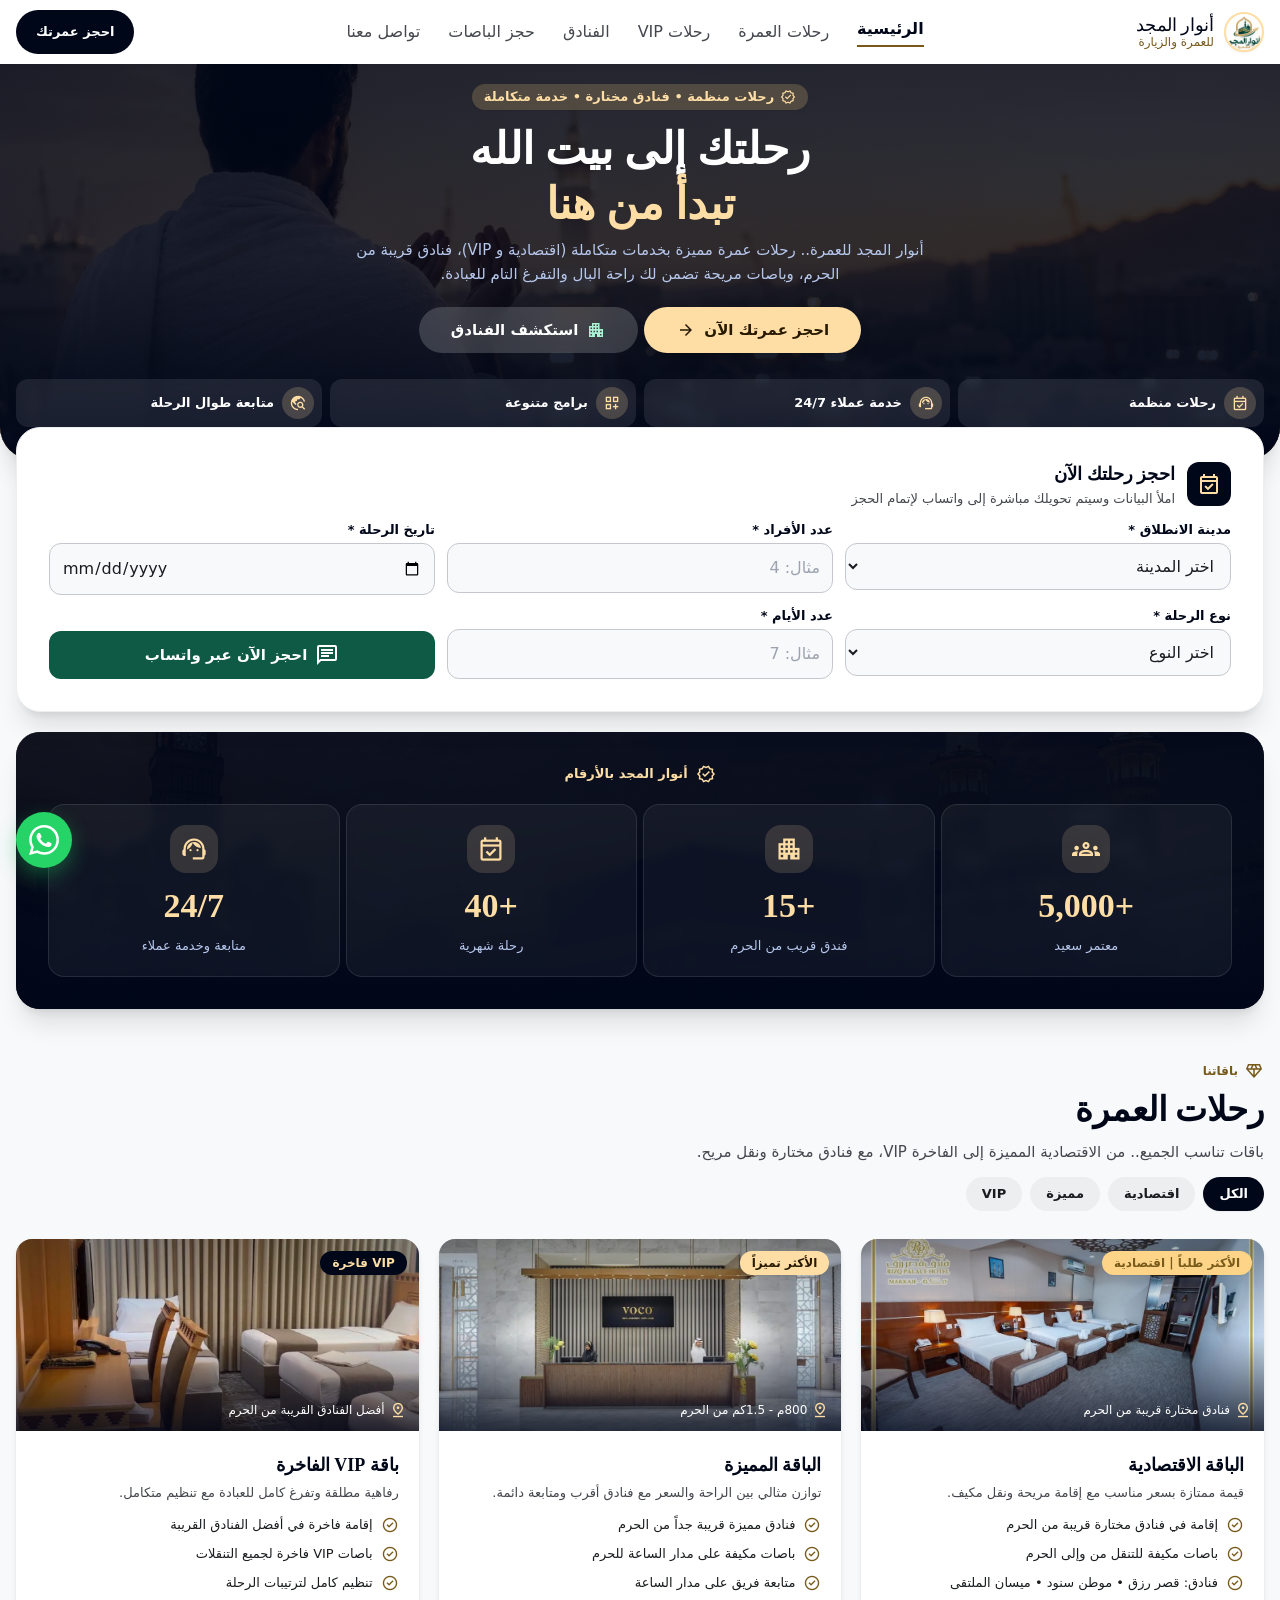
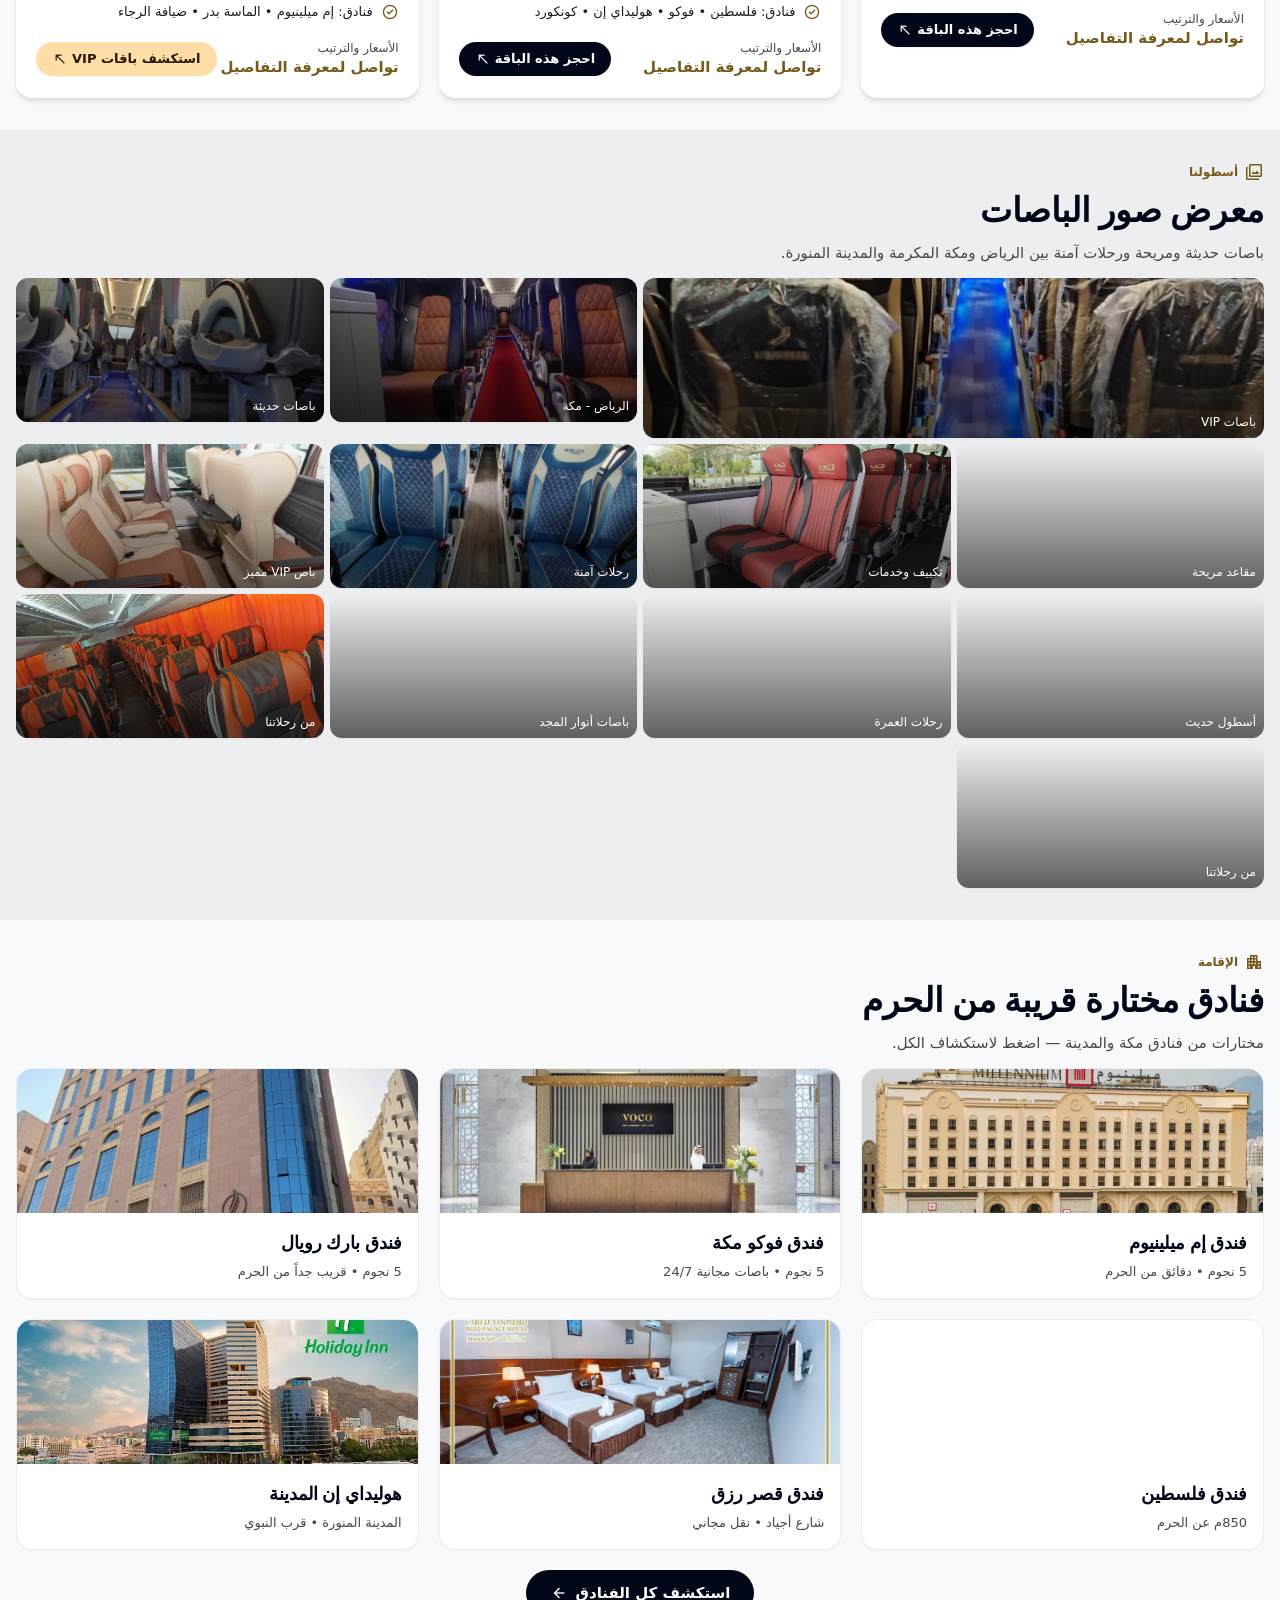
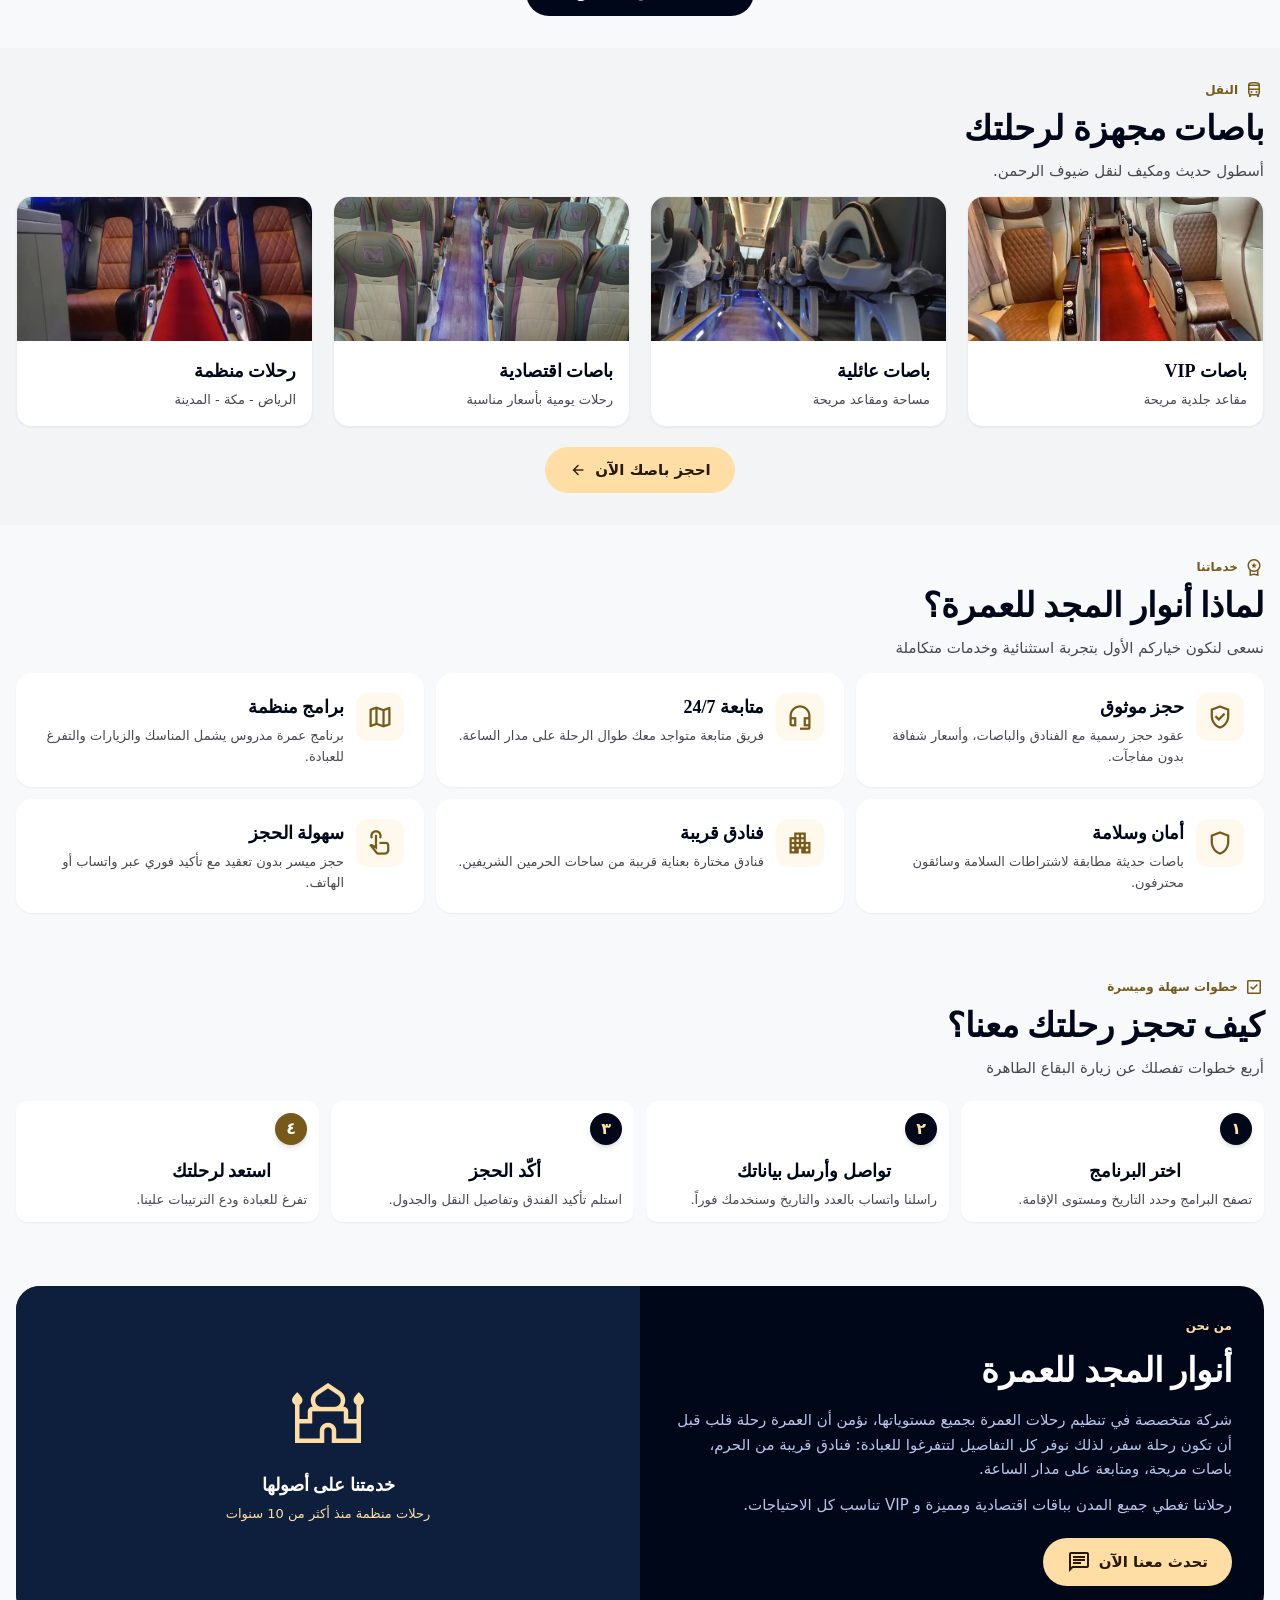
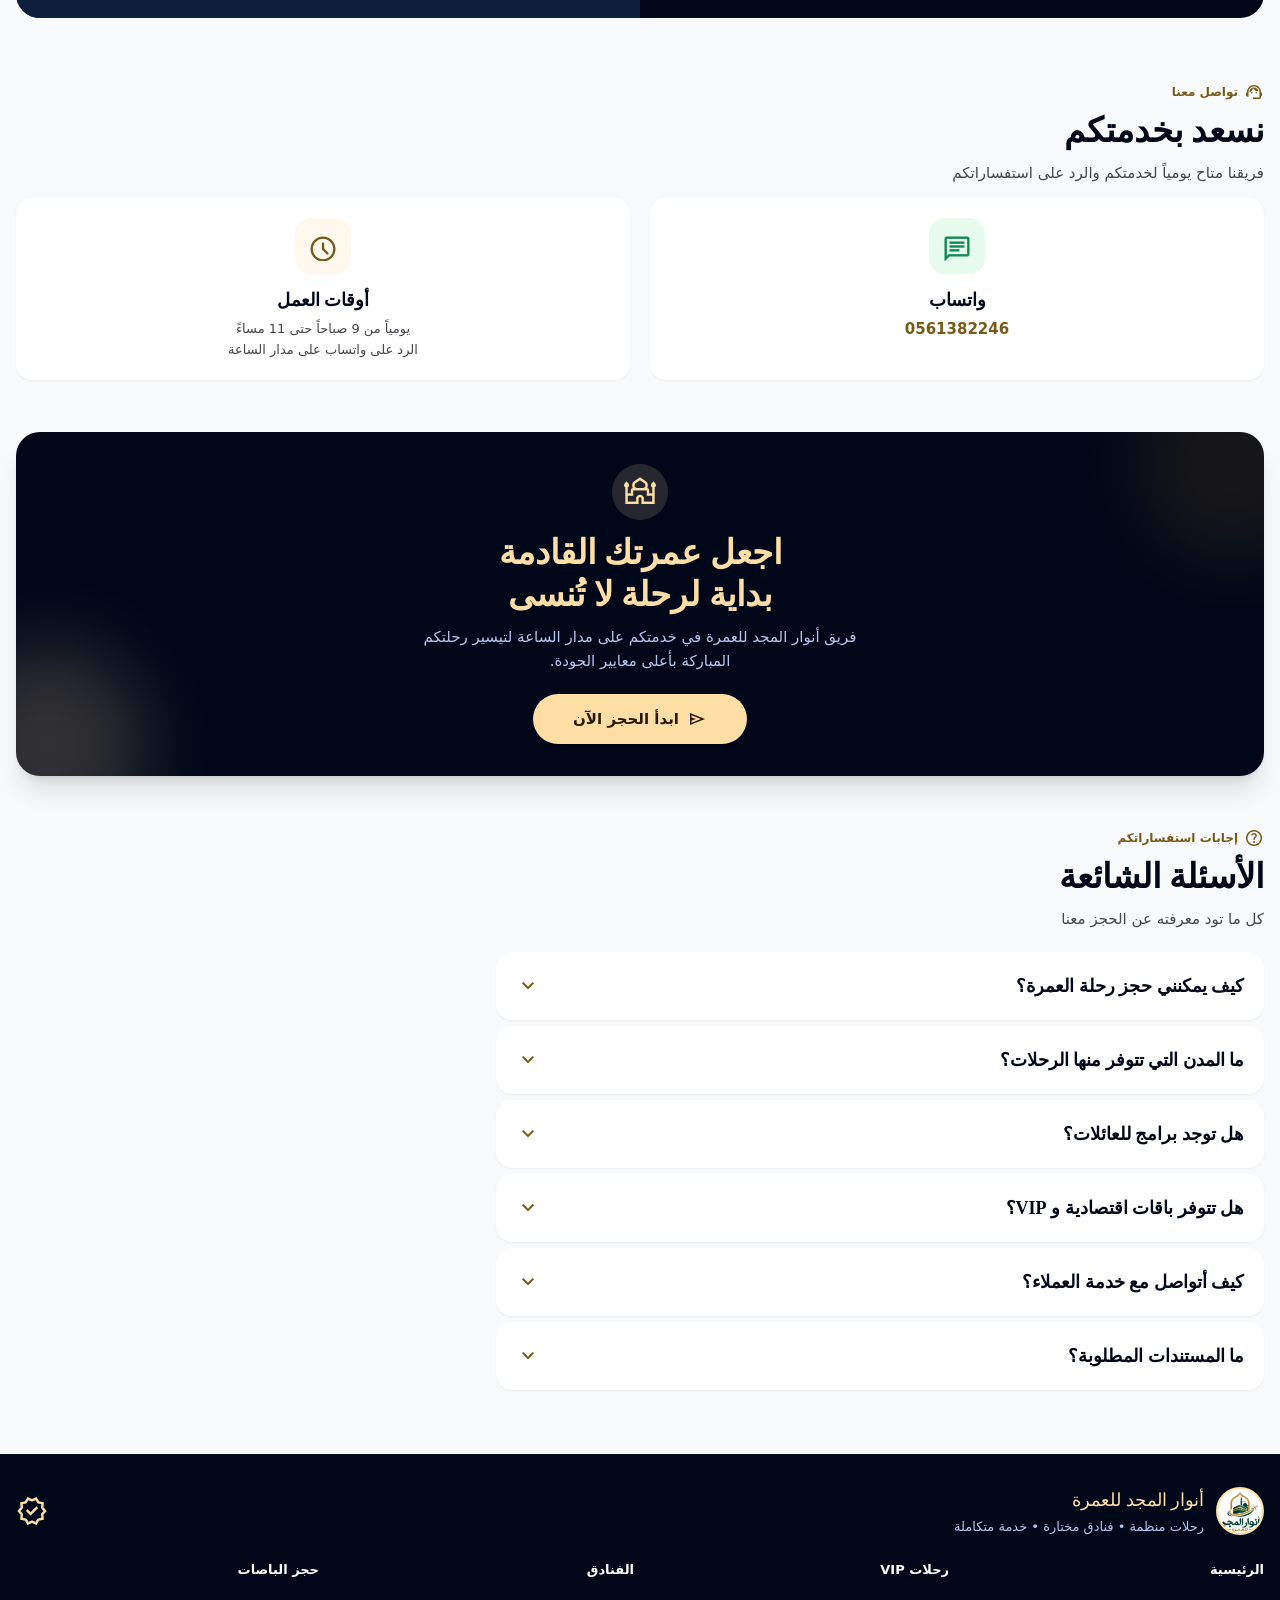
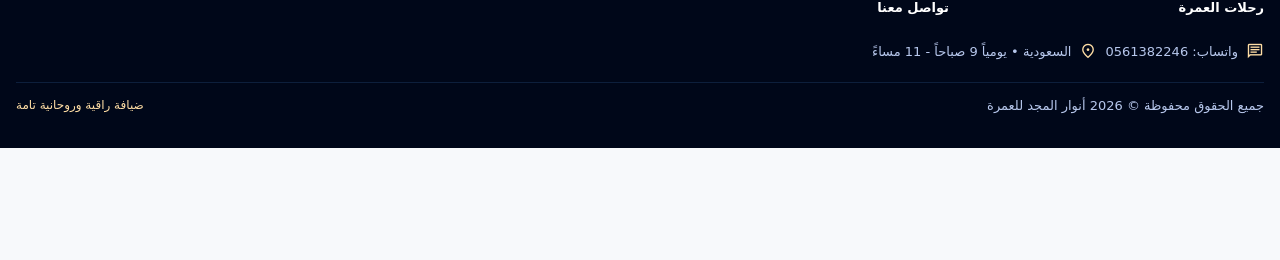
==== commit d8354734: "Add files via upload" ====
--- a/index.html
+++ b/index.html
@@ -1,259 +1,259 @@
-<!DOCTYPE html>
-<html dir="rtl" lang="ar"><head><meta charset="utf-8"/>
-<meta content="width=device-width, initial-scale=1.0, maximum-scale=1.0, viewport-fit=cover" name="viewport"/>
-<!-- Google tag (gtag.js) -->
-<script async src="https://www.googletagmanager.com/gtag/js?id=AW-18530403928"></script>
-<script>
-window.dataLayer=window.dataLayer||[];function gtag(){dataLayer.push(arguments);}
-gtag('js',new Date());gtag('config','AW-18530403928');
-// Conversion: حجز موعد — fired on every WhatsApp click / WhatsApp booking-form submit
-function gtag_report_conversion(url){var callback=function(){if(typeof(url)!='undefined'){window.location=url;}};gtag('event','conversion',{'send_to':'AW-18530403928/zUcyCNqp0KkdENiM_oNF','value':1.0,'currency':'SAR','event_callback':callback});return false;}
-function trackWA(){try{gtag_report_conversion();}catch(e){}}
-document.addEventListener('click',function(e){var a=e.target.closest&&e.target.closest('a[href*="wa.me/"]');if(a)trackWA();},true);
-window.addEventListener('load',function(){document.querySelectorAll('[data-bg]').forEach(function(el){el.style.backgroundImage="url('"+el.getAttribute('data-bg')+"')";});});
-</script>
-<title>أنوار المجد للعمرة | رحلتك إلى بيت الله تبدأ من هنا</title>
-<link href="img/favicon.png" rel="icon" type="image/png"/><link href="img/apple-touch-icon.png" rel="apple-touch-icon"/>
-<meta content="رحلات عمرة منظمة، فنادق قريبة من الحرم، حجز باصات، وباقات VIP مع أنوار المجد للعمرة." name="description"/>
-<meta content="أنوار المجد للعمرة | رحلتك إلى بيت الله تبدأ من هنا" property="og:title"/>
-<meta content="رحلات عمرة منظمة، فنادق قريبة من الحرم، حجز باصات، وباقات VIP مع أنوار المجد للعمرة." property="og:description"/>
-<meta content="https://anwaralmajd.online/img/hero1.webp" property="og:image"/>
-<link href="https://fonts.googleapis.com" rel="preconnect"/><link crossorigin="" href="https://fonts.gstatic.com" rel="preconnect"/>
-<link href="https://fonts.googleapis.com/css2?family=El+Messiri:wght@600;700&family=IBM+Plex+Sans+Arabic:wght@400;500;600;700&display=swap" rel="stylesheet" media="print" onload="this.media='all'"/>
-<link href="https://fonts.googleapis.com/css2?family=Material+Symbols+Outlined:opsz,wght,FILL,GRAD@24,400,0,0&icon_names=ac_unit,airline_seat_recline_normal,apartment,arrow_back,arrow_forward,calendar_month,chat,check_box,check_circle,dashboard_customize,diamond,directions_bus,event_available,expand_more,groups,headset_mic,help,home,location_on,map,mosque,north_west,photo_library,pin_drop,route,schedule,security,send,shield,stars,support_agent,touch_app,travel_explore,verified,verified_user,workspace_premium&display=block" rel="stylesheet" media="print" onload="this.media='all'"/>
-<noscript><link href="https://fonts.googleapis.com/css2?family=El+Messiri:wght@600;700&family=IBM+Plex+Sans+Arabic:wght@400;500;600;700&display=swap" rel="stylesheet"/><link href="https://fonts.googleapis.com/css2?family=Material+Symbols+Outlined:opsz,wght,FILL,GRAD@24,400,0,0&icon_names=ac_unit,airline_seat_recline_normal,apartment,arrow_back,arrow_forward,calendar_month,chat,check_box,check_circle,dashboard_customize,diamond,directions_bus,event_available,expand_more,groups,headset_mic,help,home,location_on,map,mosque,north_west,photo_library,pin_drop,route,schedule,security,send,shield,stars,support_agent,touch_app,travel_explore,verified,verified_user,workspace_premium&display=block" rel="stylesheet"/></noscript>
-<link rel="preload" as="image" href="img/hero1.webp" fetchpriority="high"/>
-<link href="css/site.css?v=2" rel="stylesheet"/>
-</head><body class="bg-surface text-on-surface flex flex-col min-h-screen relative selection:bg-secondary-container">
-<header class="fixed top-0 w-full z-50 bg-surface-container-lowest/90 backdrop-blur-xl shadow-[0_1px_8px_rgba(0,0,0,0.04)] pt-safe">
-<div class="max-w-7xl mx-auto h-16 px-gutter-mobile flex items-center justify-between">
-<a href="./" class="flex items-center gap-space-xs">
-<img alt="أنوار المجد للعمرة" class="h-10 w-10 rounded-full object-cover border-2 border-secondary-fixed shadow-sm bg-white" width="60" height="40" decoding="async" src="img/logo.webp"/>
-<div class="flex flex-col pr-1"><span class="font-headline-sm text-primary tracking-tight leading-none">أنوار المجد</span><span class="font-label-sm text-secondary leading-none mt-0.5">للعمرة والزيارة</span></div></a>
-<nav class="hidden lg:flex gap-7 items-center">
-<a class="text-primary font-bold border-b-2 border-secondary pb-1" href="./">الرئيسية</a><a class="text-on-surface-variant hover:text-primary font-medium transition-colors" href="./#packages">رحلات العمرة</a><a class="text-on-surface-variant hover:text-primary font-medium transition-colors" href="vip">رحلات VIP</a><a class="text-on-surface-variant hover:text-primary font-medium transition-colors" href="hotels">الفنادق</a><a class="text-on-surface-variant hover:text-primary font-medium transition-colors" href="buses">حجز الباصات</a><a class="text-on-surface-variant hover:text-primary font-medium transition-colors" href="./#contact">تواصل معنا</a>
-</nav>
-<div class="flex items-center gap-2">
-<a href="https://wa.me/966561382246?text=%D8%A7%D9%84%D8%B3%D9%84%D8%A7%D9%85%20%D8%B9%D9%84%D9%8A%D9%83%D9%85%D8%8C%20%D8%A3%D8%B1%D8%BA%D8%A8%20%D8%A8%D8%A7%D9%84%D8%A7%D8%B3%D8%AA%D9%81%D8%B3%D8%A7%D8%B1%20%D8%B9%D9%86%20%D8%B1%D8%AD%D9%84%D8%A7%D8%AA%20%D8%A7%D9%84%D8%B9%D9%85%D8%B1%D8%A9" target="_blank" rel="noopener" aria-label="واتساب" class="sm:hidden w-10 h-10 rounded-full bg-[#25D366] text-white flex items-center justify-center"><svg class="wa-icon text-[22px]" viewBox="0 0 24 24" aria-hidden="true"><path d="M17.472 14.382c-.297-.149-1.758-.867-2.03-.967-.273-.099-.471-.148-.67.15-.197.297-.767.966-.94 1.164-.173.199-.347.223-.644.075-.297-.15-1.255-.463-2.39-1.475-.883-.788-1.48-1.761-1.653-2.059-.173-.297-.018-.458.13-.606.134-.133.298-.347.446-.52.149-.174.198-.298.298-.497.099-.198.05-.371-.025-.52-.075-.149-.669-1.612-.916-2.207-.242-.579-.487-.5-.669-.51-.173-.008-.371-.01-.57-.01-.198 0-.52.074-.792.372-.272.297-1.04 1.016-1.04 2.479 0 1.462 1.065 2.875 1.213 3.074.149.198 2.096 3.2 5.077 4.487.709.306 1.262.489 1.694.625.712.227 1.36.195 1.871.118.571-.085 1.758-.719 2.006-1.413.248-.694.248-1.289.173-1.413-.074-.124-.272-.198-.57-.347m-5.421 7.403h-.004a9.87 9.87 0 01-5.031-1.378l-.361-.214-3.741.982.998-3.648-.235-.374a9.86 9.86 0 01-1.51-5.26c.001-5.45 4.436-9.884 9.888-9.884 2.64 0 5.122 1.03 6.988 2.898a9.825 9.825 0 012.893 6.994c-.003 5.45-4.437 9.884-9.885 9.884m8.413-18.297A11.815 11.815 0 0012.05 0C5.495 0 .16 5.335.157 11.892c0 2.096.547 4.142 1.588 5.945L.057 24l6.305-1.654a11.882 11.882 0 005.683 1.448h.005c6.554 0 11.89-5.335 11.893-11.893a11.821 11.821 0 00-3.48-8.413z"/></svg></a>
-<a class="hidden sm:flex min-h-[44px] px-5 rounded-full bg-primary text-on-primary items-center justify-center font-label-md transition-transform active:scale-95" href="https://wa.me/966561382246?text=%D8%A7%D9%84%D8%B3%D9%84%D8%A7%D9%85%20%D8%B9%D9%84%D9%8A%D9%83%D9%85%D8%8C%20%D8%A3%D8%B1%D8%BA%D8%A8%20%D9%81%D9%8A%20%D8%AD%D8%AC%D8%B2%20%D8%B1%D8%AD%D9%84%D8%A9%20%D8%B9%D9%85%D8%B1%D8%A9" target="_blank" rel="noopener">احجز عمرتك</a>
-</div></div></header><main class="flex-1 w-full bg-surface pt-16 pb-28"><div class="flex flex-col w-full"><section class="relative w-full overflow-hidden bg-primary text-on-primary rounded-b-[2rem] shadow-xl">
-<div class="hero-slide absolute inset-0 bg-cover bg-center opacity-100" style="background-image:url('img/hero1.webp')"></div>
-<div class="hero-slide absolute inset-0 bg-cover bg-center opacity-0" data-bg="img/hero2.webp"></div>
-<div class="hero-slide absolute inset-0 bg-cover bg-center opacity-0" data-bg="img/hero3.webp"></div>
-<div class="absolute inset-0 bg-gradient-to-b from-primary/85 via-primary/80 to-primary"></div>
-<div class="relative z-10 max-w-7xl mx-auto px-gutter-mobile pt-space-md pb-space-lg flex flex-col items-center text-center">
-<div class="inline-flex items-center gap-1.5 px-space-sm py-1 rounded-full bg-secondary-container/20 text-secondary-fixed backdrop-blur-md mb-space-sm shadow-sm">
-<span class="material-symbols-outlined text-[16px] text-secondary-fixed">verified</span>
-<span class="font-label-md tracking-tight">رحلات منظمة • فنادق مختارة • خدمة متكاملة</span></div>
-<h1 class="font-headline-xl-mobile text-on-primary mb-space-xs font-bold leading-tight">رحلتك إلى بيت الله<br/><span class="text-secondary-fixed">تبدأ من هنا</span></h1>
-<p class="font-body-md text-primary-fixed-dim max-w-xl mb-space-md leading-relaxed">أنوار المجد للعمرة.. رحلات عمرة مميزة بخدمات متكاملة (اقتصادية و VIP)، فنادق قريبة من الحرم، وباصات مريحة تضمن لك راحة البال والتفرغ التام للعبادة.</p>
-<div class="flex flex-col sm:flex-row w-full sm:w-auto gap-space-xs mb-space-md">
-<a class="sm:px-8 py-3 px-space-md rounded-full bg-secondary-fixed text-on-secondary-fixed font-label-lg flex items-center justify-center gap-2 shadow-lg active:scale-95 transition-transform" href="https://wa.me/966561382246?text=%D8%A7%D9%84%D8%B3%D9%84%D8%A7%D9%85%20%D8%B9%D9%84%D9%8A%D9%83%D9%85%D8%8C%20%D8%A3%D8%B1%D8%BA%D8%A8%20%D9%81%D9%8A%20%D8%AD%D8%AC%D8%B2%20%D8%B1%D8%AD%D9%84%D8%A9%20%D8%B9%D9%85%D8%B1%D8%A9" target="_blank" rel="noopener"><span>احجز عمرتك الآن</span><span class="material-symbols-outlined text-[20px]">arrow_forward</span></a>
-<a class="sm:px-8 py-3 px-space-md rounded-full bg-surface-container-highest/20 text-on-primary backdrop-blur-md font-label-lg flex items-center justify-center gap-2 active:scale-95 transition-transform" href="hotels"><span class="material-symbols-outlined text-[20px] text-tertiary-fixed">apartment</span><span>استكشف الفنادق</span></a></div>
-<div class="w-full grid grid-cols-2 lg:grid-cols-4 gap-2 pt-space-xs">
-<div class="flex items-center gap-2 bg-surface-container-highest/10 backdrop-blur-sm p-2 rounded-xl text-right"><div class="w-8 h-8 rounded-full bg-secondary-fixed/20 flex items-center justify-center shrink-0"><span class="material-symbols-outlined text-secondary-fixed text-[18px]">event_available</span></div><span class="font-label-md text-on-primary">رحلات منظمة</span></div>
-<div class="flex items-center gap-2 bg-surface-container-highest/10 backdrop-blur-sm p-2 rounded-xl text-right"><div class="w-8 h-8 rounded-full bg-secondary-fixed/20 flex items-center justify-center shrink-0"><span class="material-symbols-outlined text-secondary-fixed text-[18px]">support_agent</span></div><span class="font-label-md text-on-primary">خدمة عملاء 24/7</span></div>
-<div class="flex items-center gap-2 bg-surface-container-highest/10 backdrop-blur-sm p-2 rounded-xl text-right"><div class="w-8 h-8 rounded-full bg-secondary-fixed/20 flex items-center justify-center shrink-0"><span class="material-symbols-outlined text-secondary-fixed text-[18px]">dashboard_customize</span></div><span class="font-label-md text-on-primary">برامج متنوعة</span></div>
-<div class="flex items-center gap-2 bg-surface-container-highest/10 backdrop-blur-sm p-2 rounded-xl text-right"><div class="w-8 h-8 rounded-full bg-secondary-fixed/20 flex items-center justify-center shrink-0"><span class="material-symbols-outlined text-secondary-fixed text-[18px]">travel_explore</span></div><span class="font-label-md text-on-primary">متابعة طوال الرحلة</span></div>
-</div></div></section><section class="w-full px-gutter-mobile -mt-8 relative z-20"><div class="max-w-7xl mx-auto bg-surface-container-lowest rounded-3xl shadow-xl p-space-md md:p-space-lg border border-surface-container">
-<div class="flex items-center gap-3 mb-space-sm"><span class="w-11 h-11 rounded-xl bg-primary text-secondary-fixed flex items-center justify-center"><span class="material-symbols-outlined">event_available</span></span>
-<div><h2 class="font-headline-sm text-primary font-bold">احجز رحلتك الآن</h2><p class="font-body-sm text-on-surface-variant">املأ البيانات وسيتم تحويلك مباشرة إلى واتساب لإتمام الحجز</p></div></div>
-<form id="bookingForm" novalidate class="grid grid-cols-1 sm:grid-cols-2 lg:grid-cols-3 gap-3">
-<div class="flex flex-col gap-1"><label class="font-label-md text-primary">مدينة الانطلاق *</label><select id="bFrom" required class="bg-surface border border-outline-variant rounded-xl py-3 px-3"><option value="">اختر المدينة</option><option>الرياض</option><option>الدمام والشرقية</option><option>القصيم</option><option>حائل</option><option>المدينة المنورة</option></select></div>
-<div class="flex flex-col gap-1"><label class="font-label-md text-primary">عدد الأفراد *</label><input id="bPeople" type="number" min="1" placeholder="مثال: 4" required class="bg-surface border border-outline-variant rounded-xl py-3 px-3"/></div>
-<div class="flex flex-col gap-1"><label class="font-label-md text-primary">تاريخ الرحلة *</label><input id="bDate" type="date" required class="bg-surface border border-outline-variant rounded-xl py-3 px-3"/></div>
-<div class="flex flex-col gap-1"><label class="font-label-md text-primary">نوع الرحلة *</label><select id="bType" required class="bg-surface border border-outline-variant rounded-xl py-3 px-3"><option value="">اختر النوع</option><option>اقتصادية</option><option>مميزة</option><option>VIP</option></select></div>
-<div class="flex flex-col gap-1"><label class="font-label-md text-primary">عدد الأيام *</label><input id="bDays" type="number" min="1" placeholder="مثال: 7" required class="bg-surface border border-outline-variant rounded-xl py-3 px-3"/></div>
-<button type="submit" class="bg-[#0E5A44] hover:opacity-90 text-white font-label-lg py-3 rounded-xl transition flex items-center justify-center gap-2 self-end"><span class="material-symbols-outlined">chat</span>احجز الآن عبر واتساب</button>
-</form><div id="formError" class="hidden mt-3 font-body-sm font-bold text-red-700 bg-red-50 border border-red-200 rounded-lg px-4 py-3"></div>
-</div></section><section class="w-full px-gutter-mobile py-space-md"><div class="max-w-7xl mx-auto relative overflow-hidden bg-primary rounded-3xl shadow-xl">
-<div class="absolute -top-20 -left-20 w-64 h-64 rounded-full bg-secondary/15 blur-3xl"></div>
-<div class="absolute -bottom-20 -right-20 w-64 h-64 rounded-full bg-secondary-fixed/15 blur-3xl"></div>
-<div class="absolute inset-0 opacity-20 bg-cover bg-center" style="background-image:url(img/hero3.webp)"></div>
-<div class="absolute inset-0 bg-gradient-to-b from-primary/70 via-primary/85 to-primary"></div>
-<div class="relative z-10 px-space-md py-space-lg md:p-space-lg">
-<div class="flex items-center justify-center gap-2 mb-space-md"><span class="material-symbols-outlined text-secondary-fixed text-[20px]">verified</span><span class="font-label-md font-bold text-secondary-fixed tracking-wide">أنوار المجد بالأرقام</span></div>
-<div class="grid grid-cols-2 lg:grid-cols-4 gap-space-xs">
-<div class="flex flex-col items-center text-center bg-on-primary/5 border border-on-primary/10 rounded-2xl px-3 py-5 backdrop-blur-sm hover:bg-on-primary/10 transition-colors"><div class="w-12 h-12 rounded-2xl bg-secondary-fixed/15 flex items-center justify-center mb-2"><span class="material-symbols-outlined text-secondary-fixed text-[28px]">groups</span></div><div class="font-headline-lg text-secondary-fixed font-bold stat-num" data-count="5000" data-prefix="+">+5,000</div><div class="font-body-sm text-primary-fixed-dim mt-1">معتمر سعيد</div></div>
-<div class="flex flex-col items-center text-center bg-on-primary/5 border border-on-primary/10 rounded-2xl px-3 py-5 backdrop-blur-sm hover:bg-on-primary/10 transition-colors"><div class="w-12 h-12 rounded-2xl bg-secondary-fixed/15 flex items-center justify-center mb-2"><span class="material-symbols-outlined text-secondary-fixed text-[28px]">apartment</span></div><div class="font-headline-lg text-secondary-fixed font-bold stat-num" data-count="15" data-prefix="+">+15</div><div class="font-body-sm text-primary-fixed-dim mt-1">فندق قريب من الحرم</div></div>
-<div class="flex flex-col items-center text-center bg-on-primary/5 border border-on-primary/10 rounded-2xl px-3 py-5 backdrop-blur-sm hover:bg-on-primary/10 transition-colors"><div class="w-12 h-12 rounded-2xl bg-secondary-fixed/15 flex items-center justify-center mb-2"><span class="material-symbols-outlined text-secondary-fixed text-[28px]">event_available</span></div><div class="font-headline-lg text-secondary-fixed font-bold stat-num" data-count="40" data-prefix="+">+40</div><div class="font-body-sm text-primary-fixed-dim mt-1">رحلة شهرية</div></div>
-<div class="flex flex-col items-center text-center bg-on-primary/5 border border-on-primary/10 rounded-2xl px-3 py-5 backdrop-blur-sm hover:bg-on-primary/10 transition-colors"><div class="w-12 h-12 rounded-2xl bg-secondary-fixed/15 flex items-center justify-center mb-2"><span class="material-symbols-outlined text-secondary-fixed text-[28px]">support_agent</span></div><div class="font-headline-lg text-secondary-fixed font-bold" dir="ltr">24/7</div><div class="font-body-sm text-primary-fixed-dim mt-1">متابعة وخدمة عملاء</div></div>
-</div></div></div>
-<script>
-document.addEventListener('DOMContentLoaded',function(){var nums=document.querySelectorAll('.stat-num[data-count]');if(!('IntersectionObserver' in window))return;var io=new IntersectionObserver(function(es){es.forEach(function(e){if(!e.isIntersecting)return;var el=e.target;io.unobserve(el);var target=+el.dataset.count;var pre=el.dataset.prefix||'';var t0=null;function step(ts){if(!t0)t0=ts;var p=Math.min((ts-t0)/1500,1);var v=Math.round(target*(1-Math.pow(1-p,3)));el.textContent=pre+v.toLocaleString('en-US');if(p<1)requestAnimationFrame(step);}requestAnimationFrame(step);});},{threshold:.4});nums.forEach(function(n){io.observe(n);});});
-</script></section><section class="w-full px-gutter-mobile py-space-lg flex flex-col" id="packages"><div class="max-w-7xl mx-auto w-full"><div class="flex flex-col text-right mb-space-sm"><div class="flex items-center gap-1.5 text-secondary mb-1"><span class="material-symbols-outlined text-[20px]">diamond</span><span class="font-label-sm font-semibold uppercase tracking-wider">باقاتنا</span></div><h2 class="font-headline-lg text-primary font-bold">رحلات العمرة</h2><p class="font-body-md text-on-surface-variant mt-1">باقات تناسب الجميع.. من الاقتصادية المميزة إلى الفاخرة VIP، مع فنادق مختارة ونقل مريح.</p></div><div class="flex items-center gap-2 overflow-x-auto pb-2 no-scrollbar mb-space-md" id="package-tabs">
-<button data-filter="all" class="shrink-0 px-4 py-2 rounded-full bg-primary text-on-primary font-label-md shadow-sm">الكل</button>
-<button data-filter="eco" class="shrink-0 px-4 py-2 rounded-full bg-surface-container text-on-surface font-label-md">اقتصادية</button>
-<button data-filter="prem" class="shrink-0 px-4 py-2 rounded-full bg-surface-container text-on-surface font-label-md">مميزة</button>
-<button data-filter="vip" class="shrink-0 px-4 py-2 rounded-full bg-surface-container text-on-surface font-label-md">VIP</button></div>
-<div class="grid grid-cols-1 md:grid-cols-3 gap-space-md"><article data-cat="eco" class="flex flex-col bg-surface-container-lowest rounded-2xl overflow-hidden shadow-md">
-<div class="relative w-full h-48 overflow-hidden"><img decoding="async" src="img/hotel/qasr-rizq.min.webp" alt="الباقة الاقتصادية" loading="lazy" class="w-full h-full object-cover"/>
-<div class="absolute inset-0 bg-gradient-to-t from-primary/80 via-transparent to-black/30"></div>
-<div class="absolute top-3 right-3 bg-secondary-container text-on-secondary-container px-3 py-1 rounded-full flex items-center gap-1 shadow-sm"><span class="font-label-sm font-semibold">الأكثر طلباً | اقتصادية</span></div>
-<div class="absolute bottom-3 right-3 text-white flex items-center gap-1"><span class="material-symbols-outlined text-[18px] text-secondary-fixed">pin_drop</span><span class="font-label-sm font-medium">فنادق مختارة قريبة من الحرم</span></div></div>
-<div class="p-space-md flex flex-col text-right"><h3 class="font-headline-sm text-primary font-bold">الباقة الاقتصادية</h3>
-<p class="font-body-sm text-on-surface-variant mt-1 leading-normal">قيمة ممتازة بسعر مناسب مع إقامة مريحة ونقل مكيف.</p>
-<ul class="flex flex-col gap-2 my-space-sm font-body-sm text-on-surface"><li class="flex items-center gap-2"><span class="material-symbols-outlined text-secondary text-[18px]">check_circle</span><span>إقامة في فنادق مختارة قريبة من الحرم</span></li><li class="flex items-center gap-2"><span class="material-symbols-outlined text-secondary text-[18px]">check_circle</span><span>باصات مكيفة للتنقل من وإلى الحرم</span></li><li class="flex items-center gap-2"><span class="material-symbols-outlined text-secondary text-[18px]">check_circle</span><span>فنادق: قصر رزق • موطن سنود • ميسان الملتقى</span></li></ul>
-<div class="pt-space-xs flex items-center justify-between mt-auto"><div class="flex flex-col"><span class="font-label-sm text-on-surface-variant">الأسعار والترتيب</span><span class="font-label-lg text-secondary font-bold">تواصل لمعرفة التفاصيل</span></div>
-<a class="px-4 py-2 rounded-full font-label-md flex items-center gap-1 shadow-sm active:scale-95 transition-transform bg-primary text-on-primary" href="https://wa.me/966561382246?text=%D8%A7%D9%84%D8%B3%D9%84%D8%A7%D9%85%20%D8%B9%D9%84%D9%8A%D9%83%D9%85%D8%8C%20%D8%A3%D8%B1%D8%BA%D8%A8%20%D8%A8%D8%AD%D8%AC%D8%B2%20%D8%A7%D9%84%D8%A8%D8%A7%D9%82%D8%A9%20%D8%A7%D9%84%D8%A7%D9%82%D8%AA%D8%B5%D8%A7%D8%AF%D9%8A%D8%A9%20%D9%84%D9%84%D8%B9%D9%85%D8%B1%D8%A9" target="_blank" rel="noopener"><span>احجز هذه الباقة</span><span class="material-symbols-outlined text-[16px]">north_west</span></a>
-</div></div></article><article data-cat="prem" class="flex flex-col bg-surface-container-lowest rounded-2xl overflow-hidden shadow-md">
-<div class="relative w-full h-48 overflow-hidden"><img decoding="async" src="img/hotel/foco.min.webp" alt="الباقة المميزة" loading="lazy" class="w-full h-full object-cover"/>
-<div class="absolute inset-0 bg-gradient-to-t from-primary/80 via-transparent to-black/30"></div>
-<div class="absolute top-3 right-3 bg-secondary-fixed text-on-secondary-fixed px-3 py-1 rounded-full flex items-center gap-1 shadow-sm"><span class="font-label-sm font-semibold">الأكثر تميزاً</span></div>
-<div class="absolute bottom-3 right-3 text-white flex items-center gap-1"><span class="material-symbols-outlined text-[18px] text-secondary-fixed">pin_drop</span><span class="font-label-sm font-medium">800م - 1.5كم من الحرم</span></div></div>
-<div class="p-space-md flex flex-col text-right"><h3 class="font-headline-sm text-primary font-bold">الباقة المميزة</h3>
-<p class="font-body-sm text-on-surface-variant mt-1 leading-normal">توازن مثالي بين الراحة والسعر مع فنادق أقرب ومتابعة دائمة.</p>
-<ul class="flex flex-col gap-2 my-space-sm font-body-sm text-on-surface"><li class="flex items-center gap-2"><span class="material-symbols-outlined text-secondary text-[18px]">check_circle</span><span>فنادق مميزة قريبة جداً من الحرم</span></li><li class="flex items-center gap-2"><span class="material-symbols-outlined text-secondary text-[18px]">check_circle</span><span>باصات مكيفة على مدار الساعة للحرم</span></li><li class="flex items-center gap-2"><span class="material-symbols-outlined text-secondary text-[18px]">check_circle</span><span>متابعة فريق على مدار الساعة</span></li><li class="flex items-center gap-2"><span class="material-symbols-outlined text-secondary text-[18px]">check_circle</span><span>فنادق: فلسطين • فوكو • هوليداي إن • كونكورد</span></li></ul>
-<div class="pt-space-xs flex items-center justify-between mt-auto"><div class="flex flex-col"><span class="font-label-sm text-on-surface-variant">الأسعار والترتيب</span><span class="font-label-lg text-secondary font-bold">تواصل لمعرفة التفاصيل</span></div>
-<a class="px-4 py-2 rounded-full font-label-md flex items-center gap-1 shadow-sm active:scale-95 transition-transform bg-primary text-on-primary" href="https://wa.me/966561382246?text=%D8%A7%D9%84%D8%B3%D9%84%D8%A7%D9%85%20%D8%B9%D9%84%D9%8A%D9%83%D9%85%D8%8C%20%D8%A3%D8%B1%D8%BA%D8%A8%20%D8%A8%D8%AD%D8%AC%D8%B2%20%D8%A7%D9%84%D8%A8%D8%A7%D9%82%D8%A9%20%D8%A7%D9%84%D9%85%D9%85%D9%8A%D8%B2%D8%A9%20%D9%84%D9%84%D8%B9%D9%85%D8%B1%D8%A9" target="_blank" rel="noopener"><span>احجز هذه الباقة</span><span class="material-symbols-outlined text-[16px]">north_west</span></a>
-</div></div></article><article data-cat="vip" class="flex flex-col bg-surface-container-lowest rounded-2xl overflow-hidden shadow-md">
-<div class="relative w-full h-48 overflow-hidden"><img decoding="async" src="img/hotel/vip1.webp" alt="باقة VIP الفاخرة" loading="lazy" class="w-full h-full object-cover"/>
-<div class="absolute inset-0 bg-gradient-to-t from-primary/80 via-transparent to-black/30"></div>
-<div class="absolute top-3 right-3 bg-primary text-secondary-fixed px-3 py-1 rounded-full flex items-center gap-1 shadow-sm"><span class="font-label-sm font-semibold">VIP فاخرة</span></div>
-<div class="absolute bottom-3 right-3 text-white flex items-center gap-1"><span class="material-symbols-outlined text-[18px] text-secondary-fixed">pin_drop</span><span class="font-label-sm font-medium">أفضل الفنادق القريبة من الحرم</span></div></div>
-<div class="p-space-md flex flex-col text-right"><h3 class="font-headline-sm text-primary font-bold">باقة VIP الفاخرة</h3>
-<p class="font-body-sm text-on-surface-variant mt-1 leading-normal">رفاهية مطلقة وتفرغ كامل للعبادة مع تنظيم متكامل.</p>
-<ul class="flex flex-col gap-2 my-space-sm font-body-sm text-on-surface"><li class="flex items-center gap-2"><span class="material-symbols-outlined text-secondary text-[18px]">check_circle</span><span>إقامة فاخرة في أفضل الفنادق القريبة</span></li><li class="flex items-center gap-2"><span class="material-symbols-outlined text-secondary text-[18px]">check_circle</span><span>باصات VIP فاخرة لجميع التنقلات</span></li><li class="flex items-center gap-2"><span class="material-symbols-outlined text-secondary text-[18px]">check_circle</span><span>تنظيم كامل لترتيبات الرحلة</span></li><li class="flex items-center gap-2"><span class="material-symbols-outlined text-secondary text-[18px]">check_circle</span><span>فنادق: إم ميلينيوم • الماسة بدر • ضيافة الرجاء</span></li></ul>
-<div class="pt-space-xs flex items-center justify-between mt-auto"><div class="flex flex-col"><span class="font-label-sm text-on-surface-variant">الأسعار والترتيب</span><span class="font-label-lg text-secondary font-bold">تواصل لمعرفة التفاصيل</span></div>
-<a class="px-4 py-2 rounded-full font-label-md flex items-center gap-1 shadow-sm active:scale-95 transition-transform bg-secondary-fixed text-on-secondary-fixed" href="vip" target="_blank" rel="noopener"><span>استكشف باقات VIP</span><span class="material-symbols-outlined text-[16px]">north_west</span></a>
-</div></div></article></div></div></section><section class="w-full bg-surface-container px-gutter-mobile py-space-lg flex flex-col"><div class="max-w-7xl mx-auto w-full"><div class="flex flex-col text-right mb-space-sm"><div class="flex items-center gap-1.5 text-secondary mb-1"><span class="material-symbols-outlined text-[20px]">photo_library</span><span class="font-label-sm font-semibold uppercase tracking-wider">أسطولنا</span></div><h2 class="font-headline-lg text-primary font-bold">معرض صور الباصات</h2><p class="font-body-md text-on-surface-variant mt-1">باصات حديثة ومريحة ورحلات آمنة بين الرياض ومكة المكرمة والمدينة المنورة.</p></div><div class="grid grid-cols-2 lg:grid-cols-4 gap-space-xs"><div class="relative rounded-xl overflow-hidden h-40 col-span-2 shadow-sm group">
-<img decoding="async" src="img/bus/busvip1.webp" alt="باصات VIP" loading="lazy" class="w-full h-full object-cover group-hover:scale-105 transition-transform duration-500"/>
-<div class="absolute inset-0 bg-gradient-to-t from-black/60 to-transparent"></div>
-<span class="absolute bottom-2 right-2 text-white font-label-sm">باصات VIP</span></div><div class="relative rounded-xl overflow-hidden h-36 shadow-sm group">
-<img decoding="async" src="img/bus/riyadh-makkah.webp" alt="الرياض - مكة" loading="lazy" class="w-full h-full object-cover group-hover:scale-105 transition-transform duration-500"/>
-<div class="absolute inset-0 bg-gradient-to-t from-black/60 to-transparent"></div>
-<span class="absolute bottom-2 right-2 text-white font-label-sm">الرياض - مكة</span></div><div class="relative rounded-xl overflow-hidden h-36 shadow-sm group">
-<img decoding="async" src="img/bus/bus2.webp" alt="باصات حديثة" loading="lazy" class="w-full h-full object-cover group-hover:scale-105 transition-transform duration-500"/>
-<div class="absolute inset-0 bg-gradient-to-t from-black/60 to-transparent"></div>
-<span class="absolute bottom-2 right-2 text-white font-label-sm">باصات حديثة</span></div><div class="relative rounded-xl overflow-hidden h-36 shadow-sm group">
-<img decoding="async" src="img/bus/bus3.webp" alt="مقاعد مريحة" loading="lazy" class="w-full h-full object-cover group-hover:scale-105 transition-transform duration-500"/>
-<div class="absolute inset-0 bg-gradient-to-t from-black/60 to-transparent"></div>
-<span class="absolute bottom-2 right-2 text-white font-label-sm">مقاعد مريحة</span></div><div class="relative rounded-xl overflow-hidden h-36 shadow-sm group">
-<img decoding="async" src="img/bus/bus7.webp" alt="تكييف وخدمات" loading="lazy" class="w-full h-full object-cover group-hover:scale-105 transition-transform duration-500"/>
-<div class="absolute inset-0 bg-gradient-to-t from-black/60 to-transparent"></div>
-<span class="absolute bottom-2 right-2 text-white font-label-sm">تكييف وخدمات</span></div><div class="relative rounded-xl overflow-hidden h-36 shadow-sm group">
-<img decoding="async" src="img/bus/bus5.webp" alt="رحلات آمنة" loading="lazy" class="w-full h-full object-cover group-hover:scale-105 transition-transform duration-500"/>
-<div class="absolute inset-0 bg-gradient-to-t from-black/60 to-transparent"></div>
-<span class="absolute bottom-2 right-2 text-white font-label-sm">رحلات آمنة</span></div><div class="relative rounded-xl overflow-hidden h-36 shadow-sm group">
-<img decoding="async" src="img/bus/bus-vip2.min.webp" alt="باص VIP مميز" loading="lazy" class="w-full h-full object-cover group-hover:scale-105 transition-transform duration-500"/>
-<div class="absolute inset-0 bg-gradient-to-t from-black/60 to-transparent"></div>
-<span class="absolute bottom-2 right-2 text-white font-label-sm">باص VIP مميز</span></div><div class="relative rounded-xl overflow-hidden h-36 shadow-sm group">
-<img decoding="async" src="img/bus/bus_vip.webp" alt="أسطول حديث" loading="lazy" class="w-full h-full object-cover group-hover:scale-105 transition-transform duration-500"/>
-<div class="absolute inset-0 bg-gradient-to-t from-black/60 to-transparent"></div>
-<span class="absolute bottom-2 right-2 text-white font-label-sm">أسطول حديث</span></div><div class="relative rounded-xl overflow-hidden h-36 shadow-sm group">
-<img decoding="async" src="img/bus/bus.min.webp" alt="رحلات العمرة" loading="lazy" class="w-full h-full object-cover group-hover:scale-105 transition-transform duration-500"/>
-<div class="absolute inset-0 bg-gradient-to-t from-black/60 to-transparent"></div>
-<span class="absolute bottom-2 right-2 text-white font-label-sm">رحلات العمرة</span></div><div class="relative rounded-xl overflow-hidden h-36 shadow-sm group">
-<img decoding="async" src="img/bus/buss11.min.webp" alt="باصات أنوار المجد" loading="lazy" class="w-full h-full object-cover group-hover:scale-105 transition-transform duration-500"/>
-<div class="absolute inset-0 bg-gradient-to-t from-black/60 to-transparent"></div>
-<span class="absolute bottom-2 right-2 text-white font-label-sm">باصات أنوار المجد</span></div><div class="relative rounded-xl overflow-hidden h-36 shadow-sm group">
-<img decoding="async" src="img/new/trip1.min.webp" alt="من رحلاتنا" loading="lazy" class="w-full h-full object-cover group-hover:scale-105 transition-transform duration-500"/>
-<div class="absolute inset-0 bg-gradient-to-t from-black/60 to-transparent"></div>
-<span class="absolute bottom-2 right-2 text-white font-label-sm">من رحلاتنا</span></div><div class="relative rounded-xl overflow-hidden h-36 shadow-sm group">
-<img decoding="async" src="img/new/trip2.min.webp" alt="من رحلاتنا" loading="lazy" class="w-full h-full object-cover group-hover:scale-105 transition-transform duration-500"/>
-<div class="absolute inset-0 bg-gradient-to-t from-black/60 to-transparent"></div>
-<span class="absolute bottom-2 right-2 text-white font-label-sm">من رحلاتنا</span></div></div></div></section><section class="w-full px-gutter-mobile py-space-lg"><div class="max-w-7xl mx-auto"><div class="flex flex-col text-right mb-space-sm"><div class="flex items-center gap-1.5 text-secondary mb-1"><span class="material-symbols-outlined text-[20px]">apartment</span><span class="font-label-sm font-semibold uppercase tracking-wider">الإقامة</span></div><h2 class="font-headline-lg text-primary font-bold">فنادق مختارة قريبة من الحرم</h2><p class="font-body-md text-on-surface-variant mt-1">مختارات من فنادق مكة والمدينة — اضغط لاستكشاف الكل.</p></div><div class="grid grid-cols-1 sm:grid-cols-2 lg:grid-cols-3 gap-space-md"><a href="hotels" class="group bg-surface-container-lowest rounded-2xl border border-surface-container shadow-sm overflow-hidden">
-<img decoding="async" src="img/hotel/millennium.min.webp" alt="فندق إم ميلينيوم" loading="lazy" class="h-36 w-full object-cover group-hover:scale-105 transition-transform duration-500"/>
-<div class="p-4"><h3 class="font-headline-sm text-primary font-bold">فندق إم ميلينيوم</h3><p class="font-body-sm text-on-surface-variant mt-1">5 نجوم • دقائق من الحرم</p></div></a><a href="hotels" class="group bg-surface-container-lowest rounded-2xl border border-surface-container shadow-sm overflow-hidden">
-<img decoding="async" src="img/hotel/foco.min.webp" alt="فندق فوكو مكة" loading="lazy" class="h-36 w-full object-cover group-hover:scale-105 transition-transform duration-500"/>
-<div class="p-4"><h3 class="font-headline-sm text-primary font-bold">فندق فوكو مكة</h3><p class="font-body-sm text-on-surface-variant mt-1">5 نجوم • باصات مجانية 24/7</p></div></a><a href="hotels" class="group bg-surface-container-lowest rounded-2xl border border-surface-container shadow-sm overflow-hidden">
-<img decoding="async" src="img/hotel/park-royal.min.webp" alt="فندق بارك رويال" loading="lazy" class="h-36 w-full object-cover group-hover:scale-105 transition-transform duration-500"/>
-<div class="p-4"><h3 class="font-headline-sm text-primary font-bold">فندق بارك رويال</h3><p class="font-body-sm text-on-surface-variant mt-1">5 نجوم • قريب جداً من الحرم</p></div></a><a href="hotels" class="group bg-surface-container-lowest rounded-2xl border border-surface-container shadow-sm overflow-hidden">
-<img decoding="async" src="img/hotel/palestine.min.webp" alt="فندق فلسطين" loading="lazy" class="h-36 w-full object-cover group-hover:scale-105 transition-transform duration-500"/>
-<div class="p-4"><h3 class="font-headline-sm text-primary font-bold">فندق فلسطين</h3><p class="font-body-sm text-on-surface-variant mt-1">850م عن الحرم</p></div></a><a href="hotels" class="group bg-surface-container-lowest rounded-2xl border border-surface-container shadow-sm overflow-hidden">
-<img decoding="async" src="img/hotel/qasr-rizq.min.webp" alt="فندق قصر رزق" loading="lazy" class="h-36 w-full object-cover group-hover:scale-105 transition-transform duration-500"/>
-<div class="p-4"><h3 class="font-headline-sm text-primary font-bold">فندق قصر رزق</h3><p class="font-body-sm text-on-surface-variant mt-1">شارع أجياد • نقل مجاني</p></div></a><a href="hotels" class="group bg-surface-container-lowest rounded-2xl border border-surface-container shadow-sm overflow-hidden">
-<img decoding="async" src="img/hotel/holy.webp" alt="هوليداي إن المدينة" loading="lazy" class="h-36 w-full object-cover group-hover:scale-105 transition-transform duration-500"/>
-<div class="p-4"><h3 class="font-headline-sm text-primary font-bold">هوليداي إن المدينة</h3><p class="font-body-sm text-on-surface-variant mt-1">المدينة المنورة • قرب النبوي</p></div></a></div><div class="text-center mt-space-md"><a href="hotels" class="inline-flex px-6 py-3 rounded-full bg-primary text-on-primary font-label-lg items-center gap-2">استكشف كل الفنادق<span class="material-symbols-outlined text-[18px]">arrow_back</span></a></div></div></section><section class="w-full bg-surface-container-low px-gutter-mobile py-space-lg"><div class="max-w-7xl mx-auto"><div class="flex flex-col text-right mb-space-sm"><div class="flex items-center gap-1.5 text-secondary mb-1"><span class="material-symbols-outlined text-[20px]">directions_bus</span><span class="font-label-sm font-semibold uppercase tracking-wider">النقل</span></div><h2 class="font-headline-lg text-primary font-bold">باصات مجهزة لرحلتك</h2><p class="font-body-md text-on-surface-variant mt-1">أسطول حديث ومكيف لنقل ضيوف الرحمن.</p></div><div class="grid grid-cols-1 sm:grid-cols-2 lg:grid-cols-4 gap-space-md"><a href="hotels" class="group bg-surface-container-lowest rounded-2xl border border-surface-container shadow-sm overflow-hidden">
-<img decoding="async" src="img/bus/busvip.webp" alt="باصات VIP" loading="lazy" class="h-36 w-full object-cover group-hover:scale-105 transition-transform duration-500"/>
-<div class="p-4"><h3 class="font-headline-sm text-primary font-bold">باصات VIP</h3><p class="font-body-sm text-on-surface-variant mt-1">مقاعد جلدية مريحة</p></div></a><a href="hotels" class="group bg-surface-container-lowest rounded-2xl border border-surface-container shadow-sm overflow-hidden">
-<img decoding="async" src="img/bus/bus2.webp" alt="باصات عائلية" loading="lazy" class="h-36 w-full object-cover group-hover:scale-105 transition-transform duration-500"/>
-<div class="p-4"><h3 class="font-headline-sm text-primary font-bold">باصات عائلية</h3><p class="font-body-sm text-on-surface-variant mt-1">مساحة ومقاعد مريحة</p></div></a><a href="hotels" class="group bg-surface-container-lowest rounded-2xl border border-surface-container shadow-sm overflow-hidden">
-<img decoding="async" src="img/bus/bus1.webp" alt="باصات اقتصادية" loading="lazy" class="h-36 w-full object-cover group-hover:scale-105 transition-transform duration-500"/>
-<div class="p-4"><h3 class="font-headline-sm text-primary font-bold">باصات اقتصادية</h3><p class="font-body-sm text-on-surface-variant mt-1">رحلات يومية بأسعار مناسبة</p></div></a><a href="hotels" class="group bg-surface-container-lowest rounded-2xl border border-surface-container shadow-sm overflow-hidden">
-<img decoding="async" src="img/bus/riyadh-makkah.webp" alt="رحلات منظمة" loading="lazy" class="h-36 w-full object-cover group-hover:scale-105 transition-transform duration-500"/>
-<div class="p-4"><h3 class="font-headline-sm text-primary font-bold">رحلات منظمة</h3><p class="font-body-sm text-on-surface-variant mt-1">الرياض - مكة - المدينة</p></div></a></div><div class="text-center mt-space-md"><a href="buses" class="inline-flex px-6 py-3 rounded-full bg-secondary-fixed text-on-secondary-fixed font-label-lg font-bold items-center gap-2">احجز باصك الآن<span class="material-symbols-outlined text-[18px]">arrow_back</span></a></div></div></section><section class="w-full px-gutter-mobile py-space-lg flex flex-col"><div class="max-w-7xl mx-auto w-full"><div class="flex flex-col text-right mb-space-sm"><div class="flex items-center gap-1.5 text-secondary mb-1"><span class="material-symbols-outlined text-[20px]">workspace_premium</span><span class="font-label-sm font-semibold uppercase tracking-wider">خدماتنا</span></div><h2 class="font-headline-lg text-primary font-bold">لماذا أنوار المجد للعمرة؟</h2><p class="font-body-md text-on-surface-variant mt-1">نسعى لنكون خياركم الأول بتجربة استثنائية وخدمات متكاملة</p></div><div class="grid grid-cols-1 md:grid-cols-2 lg:grid-cols-3 gap-space-sm"><div class="bg-surface-container-lowest p-space-md rounded-2xl shadow-sm flex items-start gap-space-sm text-right">
-<div class="w-12 h-12 rounded-xl bg-secondary-fixed/20 flex items-center justify-center shrink-0 text-secondary"><span class="material-symbols-outlined text-[28px]">verified_user</span></div>
-<div class="flex flex-col"><h3 class="font-headline-sm text-primary font-semibold">حجز موثوق</h3><p class="font-body-sm text-on-surface-variant mt-1">عقود حجز رسمية مع الفنادق والباصات، وأسعار شفافة بدون مفاجآت.</p></div></div><div class="bg-surface-container-lowest p-space-md rounded-2xl shadow-sm flex items-start gap-space-sm text-right">
-<div class="w-12 h-12 rounded-xl bg-secondary-fixed/20 flex items-center justify-center shrink-0 text-secondary"><span class="material-symbols-outlined text-[28px]">headset_mic</span></div>
-<div class="flex flex-col"><h3 class="font-headline-sm text-primary font-semibold">متابعة 24/7</h3><p class="font-body-sm text-on-surface-variant mt-1">فريق متابعة متواجد معك طوال الرحلة على مدار الساعة.</p></div></div><div class="bg-surface-container-lowest p-space-md rounded-2xl shadow-sm flex items-start gap-space-sm text-right">
-<div class="w-12 h-12 rounded-xl bg-secondary-fixed/20 flex items-center justify-center shrink-0 text-secondary"><span class="material-symbols-outlined text-[28px]">map</span></div>
-<div class="flex flex-col"><h3 class="font-headline-sm text-primary font-semibold">برامج منظمة</h3><p class="font-body-sm text-on-surface-variant mt-1">برنامج عمرة مدروس يشمل المناسك والزيارات والتفرغ للعبادة.</p></div></div><div class="bg-surface-container-lowest p-space-md rounded-2xl shadow-sm flex items-start gap-space-sm text-right">
-<div class="w-12 h-12 rounded-xl bg-secondary-fixed/20 flex items-center justify-center shrink-0 text-secondary"><span class="material-symbols-outlined text-[28px]">shield</span></div>
-<div class="flex flex-col"><h3 class="font-headline-sm text-primary font-semibold">أمان وسلامة</h3><p class="font-body-sm text-on-surface-variant mt-1">باصات حديثة مطابقة لاشتراطات السلامة وسائقون محترفون.</p></div></div><div class="bg-surface-container-lowest p-space-md rounded-2xl shadow-sm flex items-start gap-space-sm text-right">
-<div class="w-12 h-12 rounded-xl bg-secondary-fixed/20 flex items-center justify-center shrink-0 text-secondary"><span class="material-symbols-outlined text-[28px]">apartment</span></div>
-<div class="flex flex-col"><h3 class="font-headline-sm text-primary font-semibold">فنادق قريبة</h3><p class="font-body-sm text-on-surface-variant mt-1">فنادق مختارة بعناية قريبة من ساحات الحرمين الشريفين.</p></div></div><div class="bg-surface-container-lowest p-space-md rounded-2xl shadow-sm flex items-start gap-space-sm text-right">
-<div class="w-12 h-12 rounded-xl bg-secondary-fixed/20 flex items-center justify-center shrink-0 text-secondary"><span class="material-symbols-outlined text-[28px]">touch_app</span></div>
-<div class="flex flex-col"><h3 class="font-headline-sm text-primary font-semibold">سهولة الحجز</h3><p class="font-body-sm text-on-surface-variant mt-1">حجز ميسر بدون تعقيد مع تأكيد فوري عبر واتساب أو الهاتف.</p></div></div></div></div></section><section class="w-full px-gutter-mobile py-space-lg flex flex-col"><div class="max-w-7xl mx-auto w-full">
-<div class="flex flex-col text-right mb-space-md"><div class="flex items-center gap-1.5 text-secondary mb-1"><span class="material-symbols-outlined text-[20px]">check_box</span><span class="font-label-sm font-semibold uppercase tracking-wider">خطوات سهلة وميسرة</span></div>
-<h2 class="font-headline-lg text-primary font-bold">كيف تحجز رحلتك معنا؟</h2><p class="font-body-md text-on-surface-variant mt-1">أربع خطوات تفصلك عن زيارة البقاع الطاهرة</p></div>
-<div class="relative flex flex-col md:grid md:grid-cols-4 gap-space-md md:gap-space-sm">
-<div class="flex md:flex-col items-start md:text-center gap-space-sm bg-surface-container-lowest p-space-sm rounded-xl shadow-sm"><div class="w-8 h-8 rounded-full bg-primary text-secondary-fixed flex items-center justify-center font-bold shadow-md shrink-0">١</div><div><h3 class="font-headline-sm text-primary font-bold">اختر البرنامج</h3><p class="font-body-sm text-on-surface-variant mt-1">تصفح البرامج وحدد التاريخ ومستوى الإقامة.</p></div></div>
-<div class="flex md:flex-col items-start md:text-center gap-space-sm bg-surface-container-lowest p-space-sm rounded-xl shadow-sm"><div class="w-8 h-8 rounded-full bg-primary text-secondary-fixed flex items-center justify-center font-bold shadow-md shrink-0">٢</div><div><h3 class="font-headline-sm text-primary font-bold">تواصل وأرسل بياناتك</h3><p class="font-body-sm text-on-surface-variant mt-1">راسلنا واتساب بالعدد والتاريخ وسنخدمك فوراً.</p></div></div>
-<div class="flex md:flex-col items-start md:text-center gap-space-sm bg-surface-container-lowest p-space-sm rounded-xl shadow-sm"><div class="w-8 h-8 rounded-full bg-primary text-secondary-fixed flex items-center justify-center font-bold shadow-md shrink-0">٣</div><div><h3 class="font-headline-sm text-primary font-bold">أكّد الحجز</h3><p class="font-body-sm text-on-surface-variant mt-1">استلم تأكيد الفندق وتفاصيل النقل والجدول.</p></div></div>
-<div class="flex md:flex-col items-start md:text-center gap-space-sm bg-surface-container-lowest p-space-sm rounded-xl shadow-sm"><div class="w-8 h-8 rounded-full bg-secondary text-on-secondary flex items-center justify-center font-bold shadow-md shrink-0">٤</div><div><h3 class="font-headline-sm text-primary font-bold">استعد لرحلتك</h3><p class="font-body-sm text-on-surface-variant mt-1">تفرغ للعبادة ودع الترتيبات علينا.</p></div></div>
-</div></div></section><section class="w-full px-gutter-mobile py-space-lg" id="about"><div class="max-w-7xl mx-auto bg-primary rounded-3xl overflow-hidden grid grid-cols-1 md:grid-cols-2">
-<div class="p-space-lg flex flex-col justify-center gap-3">
-<span class="font-label-sm font-semibold text-secondary-fixed">من نحن</span>
-<h2 class="font-headline-lg text-on-primary font-bold">أنوار المجد للعمرة</h2>
-<p class="font-body-md text-primary-fixed-dim leading-relaxed">شركة متخصصة في تنظيم رحلات العمرة بجميع مستوياتها، نؤمن أن العمرة رحلة قلب قبل أن تكون رحلة سفر، لذلك نوفر كل التفاصيل لتتفرغوا للعبادة: فنادق قريبة من الحرم، باصات مريحة، ومتابعة على مدار الساعة.</p>
-<p class="font-body-md text-primary-fixed-dim leading-relaxed">رحلاتنا تغطي جميع المدن بباقات اقتصادية ومميزة و VIP تناسب كل الاحتياجات.</p>
-<a href="https://wa.me/966561382246?text=%D8%A7%D9%84%D8%B3%D9%84%D8%A7%D9%85%20%D8%B9%D9%84%D9%8A%D9%83%D9%85%D8%8C%20%D8%A3%D8%B1%D8%BA%D8%A8%20%D8%A8%D8%A7%D9%84%D8%A7%D8%B3%D8%AA%D9%81%D8%B3%D8%A7%D8%B1%20%D8%B9%D9%86%20%D8%B1%D8%AD%D9%84%D8%A7%D8%AA%20%D8%A7%D9%84%D8%B9%D9%85%D8%B1%D8%A9" target="_blank" rel="noopener" class="self-start inline-flex items-center gap-2 bg-secondary-fixed text-on-secondary-fixed font-label-lg font-bold px-6 py-3 rounded-full mt-2"><span>تحدث معنا الآن</span><span class="material-symbols-outlined">chat</span></a></div>
-<div class="relative min-h-[280px] flex items-center justify-center bg-primary-container"><div class="text-center p-8">
-<span class="material-symbols-outlined text-secondary-fixed text-7xl">mosque</span>
-<div class="text-on-primary font-headline-sm font-bold mt-3">خدمتنا على أصولها</div>
-<div class="text-secondary-fixed font-body-sm mt-1">رحلات منظمة منذ أكثر من 10 سنوات</div></div></div>
-</div></section><section class="w-full px-gutter-mobile py-space-lg" id="contact"><div class="max-w-7xl mx-auto"><div class="flex flex-col text-right mb-space-sm"><div class="flex items-center gap-1.5 text-secondary mb-1"><span class="material-symbols-outlined text-[20px]">support_agent</span><span class="font-label-sm font-semibold uppercase tracking-wider">تواصل معنا</span></div><h2 class="font-headline-lg text-primary font-bold">نسعد بخدمتكم</h2><p class="font-body-md text-on-surface-variant mt-1">فريقنا متاح يومياً لخدمتكم والرد على استفساراتكم</p></div><div class="grid grid-cols-1 md:grid-cols-2 gap-space-md">
-<a href="https://wa.me/966561382246?text=%D8%A7%D9%84%D8%B3%D9%84%D8%A7%D9%85%20%D8%B9%D9%84%D9%8A%D9%83%D9%85%D8%8C%20%D8%A3%D8%B1%D8%BA%D8%A8%20%D8%A8%D8%A7%D9%84%D8%A7%D8%B3%D8%AA%D9%81%D8%B3%D8%A7%D8%B1%20%D8%B9%D9%86%20%D8%B1%D8%AD%D9%84%D8%A7%D8%AA%20%D8%A7%D9%84%D8%B9%D9%85%D8%B1%D8%A9" target="_blank" rel="noopener" class="bg-surface-container-lowest rounded-2xl shadow-sm p-space-md text-center hover:-translate-y-1 transition-transform"><span class="w-14 h-14 mx-auto rounded-2xl bg-[#25D366]/10 text-[#0E8A4D] flex items-center justify-center mb-3"><span class="material-symbols-outlined text-3xl">chat</span></span><h3 class="font-headline-sm text-primary font-bold">واتساب</h3><p class="font-label-lg text-secondary mt-1" dir="ltr">0561382246</p></a>
-<div class="bg-surface-container-lowest rounded-2xl shadow-sm p-space-md text-center"><span class="w-14 h-14 mx-auto rounded-2xl bg-secondary-fixed/20 text-secondary flex items-center justify-center mb-3"><span class="material-symbols-outlined text-3xl">schedule</span></span><h3 class="font-headline-sm text-primary font-bold">أوقات العمل</h3><p class="font-body-sm text-on-surface-variant mt-1">يومياً من 9 صباحاً حتى 11 مساءً</p><p class="font-body-sm text-on-surface-variant">الرد على واتساب على مدار الساعة</p></div>
-</div></div></section><section class="w-full px-gutter-mobile py-space-md"><div class="max-w-7xl mx-auto relative overflow-hidden bg-primary text-on-primary rounded-3xl p-space-lg text-center shadow-xl">
-<div class="absolute -top-16 -right-16 w-48 h-48 rounded-full bg-secondary/20 blur-2xl"></div>
-<div class="absolute -bottom-16 -left-16 w-48 h-48 rounded-full bg-secondary-fixed/20 blur-2xl"></div>
-<div class="relative z-10 flex flex-col items-center">
-<div class="w-14 h-14 rounded-full bg-secondary-fixed/15 flex items-center justify-center text-secondary-fixed mb-space-sm"><span class="material-symbols-outlined text-[32px]">mosque</span></div>
-<h2 class="font-headline-lg text-secondary-fixed font-bold leading-tight mb-2">اجعل عمرتك القادمة<br/>بداية لرحلة لا تُنسى</h2>
-<p class="font-body-md text-primary-fixed-dim max-w-md mb-space-md leading-relaxed">فريق أنوار المجد للعمرة في خدمتكم على مدار الساعة لتيسير رحلتكم المباركة بأعلى معايير الجودة.</p>
-<a class="w-full sm:w-auto sm:px-10 py-3.5 px-space-lg rounded-full bg-secondary-fixed text-on-secondary-fixed font-label-lg font-bold shadow-lg flex items-center justify-center gap-2 active:scale-95 transition-transform" href="https://wa.me/966561382246?text=%D8%A7%D9%84%D8%B3%D9%84%D8%A7%D9%85%20%D8%B9%D9%84%D9%8A%D9%83%D9%85%D8%8C%20%D8%A3%D8%B1%D8%BA%D8%A8%20%D9%81%D9%8A%20%D8%AD%D8%AC%D8%B2%20%D8%B1%D8%AD%D9%84%D8%A9%20%D8%B9%D9%85%D8%B1%D8%A9" target="_blank" rel="noopener"><span class="material-symbols-outlined text-[20px]">send</span><span>ابدأ الحجز الآن</span></a>
-</div></div></section><section class="w-full px-gutter-mobile py-space-lg flex flex-col"><div class="max-w-7xl mx-auto w-full">
-<div class="flex flex-col text-right mb-space-md"><div class="flex items-center gap-1.5 text-secondary mb-1"><span class="material-symbols-outlined text-[20px]">help</span><span class="font-label-sm font-semibold uppercase tracking-wider">إجابات استفساراتكم</span></div>
-<h2 class="font-headline-lg text-primary font-bold">الأسئلة الشائعة</h2><p class="font-body-md text-on-surface-variant mt-1">كل ما تود معرفته عن الحجز معنا</p></div>
-<div class="flex flex-col gap-space-xs max-w-3xl" id="faq-accordion">
-<div class="bg-surface-container-lowest rounded-2xl shadow-sm overflow-hidden"><button class="w-full p-space-md flex items-center justify-between text-right font-headline-sm text-primary font-semibold" onclick="toggleFaq(this)"><span>كيف يمكنني حجز رحلة العمرة؟</span><span class="material-symbols-outlined text-secondary transition-transform duration-300">expand_more</span></button><div class="px-space-md pb-space-md text-right font-body-md text-on-surface-variant hidden leading-relaxed">يمكنك الحجز بالنقر على زر "احجز الآن" أو التواصل واتساب وإرسال (المدينة، التاريخ، عدد الأفراد)، وسيتولى فريقنا إتمام الحجز وتأكيد المقاعد فوراً.</div></div>
-<div class="bg-surface-container-lowest rounded-2xl shadow-sm overflow-hidden"><button class="w-full p-space-md flex items-center justify-between text-right font-headline-sm text-primary font-semibold" onclick="toggleFaq(this)"><span>ما المدن التي تتوفر منها الرحلات؟</span><span class="material-symbols-outlined text-secondary transition-transform duration-300">expand_more</span></button><div class="px-space-md pb-space-md text-right font-body-md text-on-surface-variant hidden leading-relaxed">ننظم رحلات منتظمة أسبوعياً من الرياض، الدمام والشرقية، القصيم، حائل، والمدينة المنورة، مع إمكانية رحلات خاصة من كافة أنحاء المملكة.</div></div>
-<div class="bg-surface-container-lowest rounded-2xl shadow-sm overflow-hidden"><button class="w-full p-space-md flex items-center justify-between text-right font-headline-sm text-primary font-semibold" onclick="toggleFaq(this)"><span>هل توجد برامج للعائلات؟</span><span class="material-symbols-outlined text-secondary transition-transform duration-300">expand_more</span></button><div class="px-space-md pb-space-md text-right font-body-md text-on-surface-variant hidden leading-relaxed">نعم، غرف ثنائية وثلاثية للأفراد وأجنحة واسعة للعائلات مع عناية خاصة بكبار السن والأطفال.</div></div>
-<div class="bg-surface-container-lowest rounded-2xl shadow-sm overflow-hidden"><button class="w-full p-space-md flex items-center justify-between text-right font-headline-sm text-primary font-semibold" onclick="toggleFaq(this)"><span>هل تتوفر باقات اقتصادية و VIP؟</span><span class="material-symbols-outlined text-secondary transition-transform duration-300">expand_more</span></button><div class="px-space-md pb-space-md text-right font-body-md text-on-surface-variant hidden leading-relaxed">من البرامج الاقتصادية المنظمة حتى باقات VIP بفنادق 5 نجوم مطلة على الحرم — برامج مرنة لكل الميزانيات.</div></div>
-<div class="bg-surface-container-lowest rounded-2xl shadow-sm overflow-hidden"><button class="w-full p-space-md flex items-center justify-between text-right font-headline-sm text-primary font-semibold" onclick="toggleFaq(this)"><span>كيف أتواصل مع خدمة العملاء؟</span><span class="material-symbols-outlined text-secondary transition-transform duration-300">expand_more</span></button><div class="px-space-md pb-space-md text-right font-body-md text-on-surface-variant hidden leading-relaxed">عبر زر الواتساب المباشر أو الاتصال على 0561382246 — متاحون على مدار الساعة قبل وأثناء الرحلة.</div></div>
-<div class="bg-surface-container-lowest rounded-2xl shadow-sm overflow-hidden"><button class="w-full p-space-md flex items-center justify-between text-right font-headline-sm text-primary font-semibold" onclick="toggleFaq(this)"><span>ما المستندات المطلوبة؟</span><span class="material-symbols-outlined text-secondary transition-transform duration-300">expand_more</span></button><div class="px-space-md pb-space-md text-right font-body-md text-on-surface-variant hidden leading-relaxed">للمواطنين والمقيمين: هوية/إقامة سارية وتصريح العمرة عبر تطبيق نسك (Nusuk)، وفريقنا يساعدكم عند الحاجة.</div></div>
-</div></div></section></div><script>
-function toggleFaq(btn){var c=btn.nextElementSibling;var ic=btn.querySelector('.material-symbols-outlined');var h=c.classList.contains('hidden');document.querySelectorAll('#faq-accordion > div > div').forEach(function(el){el.classList.add('hidden');});document.querySelectorAll('#faq-accordion button span.material-symbols-outlined').forEach(function(i){i.style.transform='rotate(0deg)';});if(h){c.classList.remove('hidden');if(ic)ic.style.transform='rotate(180deg)';}}
-document.addEventListener('DOMContentLoaded',function(){
-var tabs=document.querySelectorAll('#package-tabs button');tabs.forEach(function(tab){tab.addEventListener('click',function(){tabs.forEach(function(x){x.className='shrink-0 px-4 py-2 rounded-full bg-surface-container text-on-surface font-label-md';});tab.className='shrink-0 px-4 py-2 rounded-full bg-primary text-on-primary font-label-md shadow-sm';var f=tab.dataset.filter;document.querySelectorAll('[data-cat]').forEach(function(card){card.style.display=(f==='all'||card.dataset.cat===f)?'':'none';});});});
-var hb=document.querySelectorAll('.filter-btn');hb.forEach(function(b){b.addEventListener('click',function(){hb.forEach(function(x){x.classList.remove('active');});b.classList.add('active');var f=b.dataset.filter;document.querySelectorAll('.hotel-card').forEach(function(card){card.style.display=(f==='all'||card.dataset.city===f)?'':'none';});});});
-var slides=document.querySelectorAll('.hero-slide');if(slides.length>1){var i=0;setInterval(function(){slides[i].classList.add('opacity-0');i=(i+1)%slides.length;slides[i].classList.remove('opacity-0');},4500);}
-});
-</script><script>
-document.addEventListener('DOMContentLoaded',function(){
-var f=document.getElementById('bookingForm');if(f){f.addEventListener('submit',function(e){e.preventDefault();var req=['bFrom','bPeople','bDate','bType','bDays'];var ok=true;req.forEach(function(id){var el=document.getElementById(id);var v=(el.value||'').trim();var valid=v!==''&&((el.type!=='number')||(+v>=1));el.classList.toggle('border-red-400',!valid);if(!valid)ok=false;});var err=document.getElementById('formError');if(!ok){err.textContent='يرجى تعبئة جميع الحقول المطلوبة.';err.classList.remove('hidden');return;}err.classList.add('hidden');var msg='*طلب حجز رحلة عمرة - أنوار المجد*%0A';msg+='مدينة الانطلاق: '+document.getElementById('bFrom').value+'%0A';msg+='عدد الأفراد: '+document.getElementById('bPeople').value+'%0A';msg+='التاريخ: '+document.getElementById('bDate').value+'%0A';msg+='النوع: '+document.getElementById('bType').value+'%0A';msg+='الأيام: '+document.getElementById('bDays').value;trackWA(),window.open('https://wa.me/966561382246?text='+encodeURIComponent(document.getElementById('bFrom').value+' | '+document.getElementById('bPeople').value+' أفراد | '+document.getElementById('bDate').value+' | '+document.getElementById('bType').value+' | '+document.getElementById('bDays').value+' أيام - طلب حجز عمرة أنوار المجد'),'_blank');});}
-var bf=document.getElementById('busForm');if(bf){bf.addEventListener('submit',function(e){e.preventDefault();var from=document.getElementById('fromCity').value;var to=document.getElementById('toCity').value;var d=document.getElementById('tripDate').value;if(!from||!to||!d){alert('يرجى تعبئة جميع الحقول المطلوبة');return;}var p=document.getElementById('passengers').value;var c=document.getElementById('busClass').value;var n=document.getElementById('notes').value;var msg='حجز باص - أنوار المجد%0Aمن: '+from+'%0Aإلى: '+to+'%0Aالتاريخ: '+d+'%0Aالركاب: '+p+'%0Aالنوع: '+c+(n?'%0Aملاحظات: '+n:'');trackWA(),window.open('https://wa.me/966561382246?text='+encodeURIComponent(msg),'_blank');});}
-});
-</script><footer class="w-full bg-primary text-on-primary mt-space-lg px-gutter-mobile py-space-lg"><div class="max-w-7xl mx-auto flex flex-col gap-space-md">
-<div class="flex items-center justify-between"><div class="flex items-center gap-3">
-<img alt="أنوار المجد للعمرة" class="h-12 w-12 rounded-full object-cover border-2 border-secondary-fixed bg-white" width="60" height="40" decoding="async" src="img/logo.webp"/>
-<div class="flex flex-col"><span class="font-headline-sm text-secondary-fixed">أنوار المجد للعمرة</span><span class="font-body-sm text-primary-fixed-dim mt-0.5">رحلات منظمة • فنادق مختارة • خدمة متكاملة</span></div></div>
-<span class="material-symbols-outlined text-secondary-fixed text-[32px]">verified</span></div>
-<div class="grid grid-cols-2 md:grid-cols-4 gap-space-sm font-label-md">
-<a class="py-1 hover:text-white transition-colors" href="./">الرئيسية</a>
-<a class="py-1 hover:text-white transition-colors" href="vip">رحلات VIP</a>
-<a class="py-1 hover:text-white transition-colors" href="hotels">الفنادق</a>
-<a class="py-1 hover:text-white transition-colors" href="buses">حجز الباصات</a>
-<a class="py-1 hover:text-white transition-colors" href="./#packages">رحلات العمرة</a>
-<a class="py-1 hover:text-white transition-colors" href="./#contact">تواصل معنا</a></div>
-<div class="flex flex-col sm:flex-row gap-2 sm:items-center font-body-sm text-primary-fixed-dim">
-<a class="flex items-center gap-2" href="https://wa.me/966561382246?text=%D8%A7%D9%84%D8%B3%D9%84%D8%A7%D9%85%20%D8%B9%D9%84%D9%8A%D9%83%D9%85%D8%8C%20%D8%A3%D8%B1%D8%BA%D8%A8%20%D8%A8%D8%A7%D9%84%D8%A7%D8%B3%D8%AA%D9%81%D8%B3%D8%A7%D8%B1%20%D8%B9%D9%86%20%D8%B1%D8%AD%D9%84%D8%A7%D8%AA%20%D8%A7%D9%84%D8%B9%D9%85%D8%B1%D8%A9" target="_blank" rel="noopener"><span class="material-symbols-outlined text-[18px] text-secondary-fixed">chat</span><span>واتساب: <span dir="ltr">0561382246</span></span></a>
-<span class="flex items-center gap-2"><span class="material-symbols-outlined text-[18px] text-secondary-fixed">location_on</span>السعودية • يومياً 9 صباحاً - 11 مساءً</span></div>
-<div class="pt-space-sm border-t border-primary-container flex items-center justify-between font-body-sm text-primary-fixed-dim"><span>جميع الحقوق محفوظة © 2026 أنوار المجد للعمرة</span><span class="font-label-sm text-secondary-fixed">ضيافة راقية وروحانية تامة</span></div>
-</div></footer></main><a class="fixed bottom-24 lg:bottom-8 left-4 z-40 w-14 h-14 rounded-full bg-[#25D366] text-white shadow-[0_8px_20px_rgba(37,211,102,0.35)] flex items-center justify-center min-h-[56px] min-w-[56px] transition-transform active:scale-95" href="https://wa.me/966561382246?text=%D8%A7%D9%84%D8%B3%D9%84%D8%A7%D9%85%20%D8%B9%D9%84%D9%8A%D9%83%D9%85%D8%8C%20%D8%A3%D8%B1%D8%BA%D8%A8%20%D8%A8%D8%A7%D9%84%D8%A7%D8%B3%D8%AA%D9%81%D8%B3%D8%A7%D8%B1%20%D8%B9%D9%86%20%D8%B1%D8%AD%D9%84%D8%A7%D8%AA%20%D8%A7%D9%84%D8%B9%D9%85%D8%B1%D8%A9" rel="noopener" target="_blank" aria-label="واتساب"><svg class="wa-icon text-[30px]" viewBox="0 0 24 24" aria-hidden="true"><path d="M17.472 14.382c-.297-.149-1.758-.867-2.03-.967-.273-.099-.471-.148-.67.15-.197.297-.767.966-.94 1.164-.173.199-.347.223-.644.075-.297-.15-1.255-.463-2.39-1.475-.883-.788-1.48-1.761-1.653-2.059-.173-.297-.018-.458.13-.606.134-.133.298-.347.446-.52.149-.174.198-.298.298-.497.099-.198.05-.371-.025-.52-.075-.149-.669-1.612-.916-2.207-.242-.579-.487-.5-.669-.51-.173-.008-.371-.01-.57-.01-.198 0-.52.074-.792.372-.272.297-1.04 1.016-1.04 2.479 0 1.462 1.065 2.875 1.213 3.074.149.198 2.096 3.2 5.077 4.487.709.306 1.262.489 1.694.625.712.227 1.36.195 1.871.118.571-.085 1.758-.719 2.006-1.413.248-.694.248-1.289.173-1.413-.074-.124-.272-.198-.57-.347m-5.421 7.403h-.004a9.87 9.87 0 01-5.031-1.378l-.361-.214-3.741.982.998-3.648-.235-.374a9.86 9.86 0 01-1.51-5.26c.001-5.45 4.436-9.884 9.888-9.884 2.64 0 5.122 1.03 6.988 2.898a9.825 9.825 0 012.893 6.994c-.003 5.45-4.437 9.884-9.885 9.884m8.413-18.297A11.815 11.815 0 0012.05 0C5.495 0 .16 5.335.157 11.892c0 2.096.547 4.142 1.588 5.945L.057 24l6.305-1.654a11.882 11.882 0 005.683 1.448h.005c6.554 0 11.89-5.335 11.893-11.893a11.821 11.821 0 00-3.48-8.413z"/></svg></a>
-<nav class="fixed bottom-0 w-full z-50 pb-safe bg-surface-container-lowest/90 backdrop-blur-xl shadow-[0_-4px_20px_rgba(13,31,60,0.06)] lg:hidden">
-<div class="flex justify-around items-center h-16 px-space-xs">
-<a aria-current="page" class="flex flex-col items-center justify-center min-w-[44px] min-h-[44px] transition-colors text-secondary font-semibold" href="./"><span class="material-symbols-outlined text-[22px]">mosque</span><span class="font-label-sm mt-0.5">الرئيسية</span></a><a class="flex flex-col items-center justify-center min-w-[44px] min-h-[44px] transition-colors text-on-surface-variant" href="vip"><span class="material-symbols-outlined text-[22px]">diamond</span><span class="font-label-sm mt-0.5">VIP</span></a><a class="flex flex-col items-center justify-center min-w-[44px] min-h-[44px] transition-colors text-on-surface-variant" href="hotels"><span class="material-symbols-outlined text-[22px]">apartment</span><span class="font-label-sm mt-0.5">الفنادق</span></a><a class="flex flex-col items-center justify-center min-w-[44px] min-h-[44px] transition-colors text-on-surface-variant" href="buses"><span class="material-symbols-outlined text-[22px]">directions_bus</span><span class="font-label-sm mt-0.5">الباصات</span></a><a class="flex flex-col items-center justify-center min-w-[44px] min-h-[44px] text-on-surface-variant transition-colors" href="https://wa.me/966561382246?text=%D8%A7%D9%84%D8%B3%D9%84%D8%A7%D9%85%20%D8%B9%D9%84%D9%8A%D9%83%D9%85%D8%8C%20%D8%A3%D8%B1%D8%BA%D8%A8%20%D8%A8%D8%A7%D9%84%D8%A7%D8%B3%D8%AA%D9%81%D8%B3%D8%A7%D8%B1%20%D8%B9%D9%86%20%D8%B1%D8%AD%D9%84%D8%A7%D8%AA%20%D8%A7%D9%84%D8%B9%D9%85%D8%B1%D8%A9" target="_blank" rel="noopener"><svg class="wa-icon text-[22px] text-[#25D366]" viewBox="0 0 24 24" aria-hidden="true"><path d="M17.472 14.382c-.297-.149-1.758-.867-2.03-.967-.273-.099-.471-.148-.67.15-.197.297-.767.966-.94 1.164-.173.199-.347.223-.644.075-.297-.15-1.255-.463-2.39-1.475-.883-.788-1.48-1.761-1.653-2.059-.173-.297-.018-.458.13-.606.134-.133.298-.347.446-.52.149-.174.198-.298.298-.497.099-.198.05-.371-.025-.52-.075-.149-.669-1.612-.916-2.207-.242-.579-.487-.5-.669-.51-.173-.008-.371-.01-.57-.01-.198 0-.52.074-.792.372-.272.297-1.04 1.016-1.04 2.479 0 1.462 1.065 2.875 1.213 3.074.149.198 2.096 3.2 5.077 4.487.709.306 1.262.489 1.694.625.712.227 1.36.195 1.871.118.571-.085 1.758-.719 2.006-1.413.248-.694.248-1.289.173-1.413-.074-.124-.272-.198-.57-.347m-5.421 7.403h-.004a9.87 9.87 0 01-5.031-1.378l-.361-.214-3.741.982.998-3.648-.235-.374a9.86 9.86 0 01-1.51-5.26c.001-5.45 4.436-9.884 9.888-9.884 2.64 0 5.122 1.03 6.988 2.898a9.825 9.825 0 012.893 6.994c-.003 5.45-4.437 9.884-9.885 9.884m8.413-18.297A11.815 11.815 0 0012.05 0C5.495 0 .16 5.335.157 11.892c0 2.096.547 4.142 1.588 5.945L.057 24l6.305-1.654a11.882 11.882 0 005.683 1.448h.005c6.554 0 11.89-5.335 11.893-11.893a11.821 11.821 0 00-3.48-8.413z"/></svg><span class="font-label-sm mt-0.5">واتساب</span></a>
+<!DOCTYPE html>
+<html dir="rtl" lang="ar"><head><meta charset="utf-8"/>
+<meta content="width=device-width, initial-scale=1.0, maximum-scale=1.0, viewport-fit=cover" name="viewport"/>
+<!-- Google tag (gtag.js) -->
+<script async src="https://www.googletagmanager.com/gtag/js?id=AW-18530403928"></script>
+<script>
+window.dataLayer=window.dataLayer||[];function gtag(){dataLayer.push(arguments);}
+gtag('js',new Date());gtag('config','AW-18530403928');
+// Conversion: حجز موعد — fired on every WhatsApp click / WhatsApp booking-form submit
+function gtag_report_conversion(url){var callback=function(){if(typeof(url)!='undefined'){window.location=url;}};gtag('event','conversion',{'send_to':'AW-18530403928/iR8BCO_6-6sdENiM_oNF','value':1.0,'currency':'SAR','event_callback':callback});return false;}
+function trackWA(){try{gtag_report_conversion();}catch(e){}}
+document.addEventListener('click',function(e){var a=e.target.closest&&e.target.closest('a[href*="wa.me/"]');if(a)trackWA();},true);
+window.addEventListener('load',function(){document.querySelectorAll('[data-bg]').forEach(function(el){el.style.backgroundImage="url('"+el.getAttribute('data-bg')+"')";});});
+</script>
+<title>أنوار المجد للعمرة | رحلتك إلى بيت الله تبدأ من هنا</title>
+<link href="img/favicon.png" rel="icon" type="image/png"/><link href="img/apple-touch-icon.png" rel="apple-touch-icon"/>
+<meta content="رحلات عمرة منظمة، فنادق قريبة من الحرم، حجز باصات، وباقات VIP مع أنوار المجد للعمرة." name="description"/>
+<meta content="أنوار المجد للعمرة | رحلتك إلى بيت الله تبدأ من هنا" property="og:title"/>
+<meta content="رحلات عمرة منظمة، فنادق قريبة من الحرم، حجز باصات، وباقات VIP مع أنوار المجد للعمرة." property="og:description"/>
+<meta content="https://anwaralmajd.online/img/hero1.webp" property="og:image"/>
+<link href="https://fonts.googleapis.com" rel="preconnect"/><link crossorigin="" href="https://fonts.gstatic.com" rel="preconnect"/>
+<link href="https://fonts.googleapis.com/css2?family=El+Messiri:wght@600;700&family=IBM+Plex+Sans+Arabic:wght@400;500;600;700&display=swap" rel="stylesheet" media="print" onload="this.media='all'"/>
+<link href="https://fonts.googleapis.com/css2?family=Material+Symbols+Outlined:opsz,wght,FILL,GRAD@24,400,0,0&icon_names=ac_unit,airline_seat_recline_normal,apartment,arrow_back,arrow_forward,calendar_month,chat,check_box,check_circle,dashboard_customize,diamond,directions_bus,event_available,expand_more,groups,headset_mic,help,home,location_on,map,mosque,north_west,photo_library,pin_drop,route,schedule,security,send,shield,stars,support_agent,touch_app,travel_explore,verified,verified_user,workspace_premium&display=block" rel="stylesheet" media="print" onload="this.media='all'"/>
+<noscript><link href="https://fonts.googleapis.com/css2?family=El+Messiri:wght@600;700&family=IBM+Plex+Sans+Arabic:wght@400;500;600;700&display=swap" rel="stylesheet"/><link href="https://fonts.googleapis.com/css2?family=Material+Symbols+Outlined:opsz,wght,FILL,GRAD@24,400,0,0&icon_names=ac_unit,airline_seat_recline_normal,apartment,arrow_back,arrow_forward,calendar_month,chat,check_box,check_circle,dashboard_customize,diamond,directions_bus,event_available,expand_more,groups,headset_mic,help,home,location_on,map,mosque,north_west,photo_library,pin_drop,route,schedule,security,send,shield,stars,support_agent,touch_app,travel_explore,verified,verified_user,workspace_premium&display=block" rel="stylesheet"/></noscript>
+<link rel="preload" as="image" href="img/hero1.webp" fetchpriority="high"/>
+<link href="css/site.css?v=2" rel="stylesheet"/>
+</head><body class="bg-surface text-on-surface flex flex-col min-h-screen relative selection:bg-secondary-container">
+<header class="fixed top-0 w-full z-50 bg-surface-container-lowest/90 backdrop-blur-xl shadow-[0_1px_8px_rgba(0,0,0,0.04)] pt-safe">
+<div class="max-w-7xl mx-auto h-16 px-gutter-mobile flex items-center justify-between">
+<a href="./" class="flex items-center gap-space-xs">
+<img alt="أنوار المجد للعمرة" class="h-10 w-10 rounded-full object-cover border-2 border-secondary-fixed shadow-sm bg-white" width="60" height="40" decoding="async" src="img/logo.webp"/>
+<div class="flex flex-col pr-1"><span class="font-headline-sm text-primary tracking-tight leading-none">أنوار المجد</span><span class="font-label-sm text-secondary leading-none mt-0.5">للعمرة والزيارة</span></div></a>
+<nav class="hidden lg:flex gap-7 items-center">
+<a class="text-primary font-bold border-b-2 border-secondary pb-1" href="./">الرئيسية</a><a class="text-on-surface-variant hover:text-primary font-medium transition-colors" href="./#packages">رحلات العمرة</a><a class="text-on-surface-variant hover:text-primary font-medium transition-colors" href="vip">رحلات VIP</a><a class="text-on-surface-variant hover:text-primary font-medium transition-colors" href="hotels">الفنادق</a><a class="text-on-surface-variant hover:text-primary font-medium transition-colors" href="buses">حجز الباصات</a><a class="text-on-surface-variant hover:text-primary font-medium transition-colors" href="./#contact">تواصل معنا</a>
+</nav>
+<div class="flex items-center gap-2">
+<a href="https://wa.me/966561382246?text=%D8%A7%D9%84%D8%B3%D9%84%D8%A7%D9%85%20%D8%B9%D9%84%D9%8A%D9%83%D9%85%D8%8C%20%D8%A3%D8%B1%D8%BA%D8%A8%20%D8%A8%D8%A7%D9%84%D8%A7%D8%B3%D8%AA%D9%81%D8%B3%D8%A7%D8%B1%20%D8%B9%D9%86%20%D8%B1%D8%AD%D9%84%D8%A7%D8%AA%20%D8%A7%D9%84%D8%B9%D9%85%D8%B1%D8%A9" target="_blank" rel="noopener" aria-label="واتساب" class="sm:hidden w-10 h-10 rounded-full bg-[#25D366] text-white flex items-center justify-center"><svg class="wa-icon text-[22px]" viewBox="0 0 24 24" aria-hidden="true"><path d="M17.472 14.382c-.297-.149-1.758-.867-2.03-.967-.273-.099-.471-.148-.67.15-.197.297-.767.966-.94 1.164-.173.199-.347.223-.644.075-.297-.15-1.255-.463-2.39-1.475-.883-.788-1.48-1.761-1.653-2.059-.173-.297-.018-.458.13-.606.134-.133.298-.347.446-.52.149-.174.198-.298.298-.497.099-.198.05-.371-.025-.52-.075-.149-.669-1.612-.916-2.207-.242-.579-.487-.5-.669-.51-.173-.008-.371-.01-.57-.01-.198 0-.52.074-.792.372-.272.297-1.04 1.016-1.04 2.479 0 1.462 1.065 2.875 1.213 3.074.149.198 2.096 3.2 5.077 4.487.709.306 1.262.489 1.694.625.712.227 1.36.195 1.871.118.571-.085 1.758-.719 2.006-1.413.248-.694.248-1.289.173-1.413-.074-.124-.272-.198-.57-.347m-5.421 7.403h-.004a9.87 9.87 0 01-5.031-1.378l-.361-.214-3.741.982.998-3.648-.235-.374a9.86 9.86 0 01-1.51-5.26c.001-5.45 4.436-9.884 9.888-9.884 2.64 0 5.122 1.03 6.988 2.898a9.825 9.825 0 012.893 6.994c-.003 5.45-4.437 9.884-9.885 9.884m8.413-18.297A11.815 11.815 0 0012.05 0C5.495 0 .16 5.335.157 11.892c0 2.096.547 4.142 1.588 5.945L.057 24l6.305-1.654a11.882 11.882 0 005.683 1.448h.005c6.554 0 11.89-5.335 11.893-11.893a11.821 11.821 0 00-3.48-8.413z"/></svg></a>
+<a class="hidden sm:flex min-h-[44px] px-5 rounded-full bg-primary text-on-primary items-center justify-center font-label-md transition-transform active:scale-95" href="https://wa.me/966561382246?text=%D8%A7%D9%84%D8%B3%D9%84%D8%A7%D9%85%20%D8%B9%D9%84%D9%8A%D9%83%D9%85%D8%8C%20%D8%A3%D8%B1%D8%BA%D8%A8%20%D9%81%D9%8A%20%D8%AD%D8%AC%D8%B2%20%D8%B1%D8%AD%D9%84%D8%A9%20%D8%B9%D9%85%D8%B1%D8%A9" target="_blank" rel="noopener">احجز عمرتك</a>
+</div></div></header><main class="flex-1 w-full bg-surface pt-16 pb-28"><div class="flex flex-col w-full"><section class="relative w-full overflow-hidden bg-primary text-on-primary rounded-b-[2rem] shadow-xl">
+<div class="hero-slide absolute inset-0 bg-cover bg-center opacity-100" style="background-image:url('img/hero1.webp')"></div>
+<div class="hero-slide absolute inset-0 bg-cover bg-center opacity-0" data-bg="img/hero2.webp"></div>
+<div class="hero-slide absolute inset-0 bg-cover bg-center opacity-0" data-bg="img/hero3.webp"></div>
+<div class="absolute inset-0 bg-gradient-to-b from-primary/85 via-primary/80 to-primary"></div>
+<div class="relative z-10 max-w-7xl mx-auto px-gutter-mobile pt-space-md pb-space-lg flex flex-col items-center text-center">
+<div class="inline-flex items-center gap-1.5 px-space-sm py-1 rounded-full bg-secondary-container/20 text-secondary-fixed backdrop-blur-md mb-space-sm shadow-sm">
+<span class="material-symbols-outlined text-[16px] text-secondary-fixed">verified</span>
+<span class="font-label-md tracking-tight">رحلات منظمة • فنادق مختارة • خدمة متكاملة</span></div>
+<h1 class="font-headline-xl-mobile text-on-primary mb-space-xs font-bold leading-tight">رحلتك إلى بيت الله<br/><span class="text-secondary-fixed">تبدأ من هنا</span></h1>
+<p class="font-body-md text-primary-fixed-dim max-w-xl mb-space-md leading-relaxed">أنوار المجد للعمرة.. رحلات عمرة مميزة بخدمات متكاملة (اقتصادية و VIP)، فنادق قريبة من الحرم، وباصات مريحة تضمن لك راحة البال والتفرغ التام للعبادة.</p>
+<div class="flex flex-col sm:flex-row w-full sm:w-auto gap-space-xs mb-space-md">
+<a class="sm:px-8 py-3 px-space-md rounded-full bg-secondary-fixed text-on-secondary-fixed font-label-lg flex items-center justify-center gap-2 shadow-lg active:scale-95 transition-transform" href="https://wa.me/966561382246?text=%D8%A7%D9%84%D8%B3%D9%84%D8%A7%D9%85%20%D8%B9%D9%84%D9%8A%D9%83%D9%85%D8%8C%20%D8%A3%D8%B1%D8%BA%D8%A8%20%D9%81%D9%8A%20%D8%AD%D8%AC%D8%B2%20%D8%B1%D8%AD%D9%84%D8%A9%20%D8%B9%D9%85%D8%B1%D8%A9" target="_blank" rel="noopener"><span>احجز عمرتك الآن</span><span class="material-symbols-outlined text-[20px]">arrow_forward</span></a>
+<a class="sm:px-8 py-3 px-space-md rounded-full bg-surface-container-highest/20 text-on-primary backdrop-blur-md font-label-lg flex items-center justify-center gap-2 active:scale-95 transition-transform" href="hotels"><span class="material-symbols-outlined text-[20px] text-tertiary-fixed">apartment</span><span>استكشف الفنادق</span></a></div>
+<div class="w-full grid grid-cols-2 lg:grid-cols-4 gap-2 pt-space-xs">
+<div class="flex items-center gap-2 bg-surface-container-highest/10 backdrop-blur-sm p-2 rounded-xl text-right"><div class="w-8 h-8 rounded-full bg-secondary-fixed/20 flex items-center justify-center shrink-0"><span class="material-symbols-outlined text-secondary-fixed text-[18px]">event_available</span></div><span class="font-label-md text-on-primary">رحلات منظمة</span></div>
+<div class="flex items-center gap-2 bg-surface-container-highest/10 backdrop-blur-sm p-2 rounded-xl text-right"><div class="w-8 h-8 rounded-full bg-secondary-fixed/20 flex items-center justify-center shrink-0"><span class="material-symbols-outlined text-secondary-fixed text-[18px]">support_agent</span></div><span class="font-label-md text-on-primary">خدمة عملاء 24/7</span></div>
+<div class="flex items-center gap-2 bg-surface-container-highest/10 backdrop-blur-sm p-2 rounded-xl text-right"><div class="w-8 h-8 rounded-full bg-secondary-fixed/20 flex items-center justify-center shrink-0"><span class="material-symbols-outlined text-secondary-fixed text-[18px]">dashboard_customize</span></div><span class="font-label-md text-on-primary">برامج متنوعة</span></div>
+<div class="flex items-center gap-2 bg-surface-container-highest/10 backdrop-blur-sm p-2 rounded-xl text-right"><div class="w-8 h-8 rounded-full bg-secondary-fixed/20 flex items-center justify-center shrink-0"><span class="material-symbols-outlined text-secondary-fixed text-[18px]">travel_explore</span></div><span class="font-label-md text-on-primary">متابعة طوال الرحلة</span></div>
+</div></div></section><section class="w-full px-gutter-mobile -mt-8 relative z-20"><div class="max-w-7xl mx-auto bg-surface-container-lowest rounded-3xl shadow-xl p-space-md md:p-space-lg border border-surface-container">
+<div class="flex items-center gap-3 mb-space-sm"><span class="w-11 h-11 rounded-xl bg-primary text-secondary-fixed flex items-center justify-center"><span class="material-symbols-outlined">event_available</span></span>
+<div><h2 class="font-headline-sm text-primary font-bold">احجز رحلتك الآن</h2><p class="font-body-sm text-on-surface-variant">املأ البيانات وسيتم تحويلك مباشرة إلى واتساب لإتمام الحجز</p></div></div>
+<form id="bookingForm" novalidate class="grid grid-cols-1 sm:grid-cols-2 lg:grid-cols-3 gap-3">
+<div class="flex flex-col gap-1"><label class="font-label-md text-primary">مدينة الانطلاق *</label><select id="bFrom" required class="bg-surface border border-outline-variant rounded-xl py-3 px-3"><option value="">اختر المدينة</option><option>الرياض</option><option>الدمام والشرقية</option><option>القصيم</option><option>حائل</option><option>المدينة المنورة</option></select></div>
+<div class="flex flex-col gap-1"><label class="font-label-md text-primary">عدد الأفراد *</label><input id="bPeople" type="number" min="1" placeholder="مثال: 4" required class="bg-surface border border-outline-variant rounded-xl py-3 px-3"/></div>
+<div class="flex flex-col gap-1"><label class="font-label-md text-primary">تاريخ الرحلة *</label><input id="bDate" type="date" required class="bg-surface border border-outline-variant rounded-xl py-3 px-3"/></div>
+<div class="flex flex-col gap-1"><label class="font-label-md text-primary">نوع الرحلة *</label><select id="bType" required class="bg-surface border border-outline-variant rounded-xl py-3 px-3"><option value="">اختر النوع</option><option>اقتصادية</option><option>مميزة</option><option>VIP</option></select></div>
+<div class="flex flex-col gap-1"><label class="font-label-md text-primary">عدد الأيام *</label><input id="bDays" type="number" min="1" placeholder="مثال: 7" required class="bg-surface border border-outline-variant rounded-xl py-3 px-3"/></div>
+<button type="submit" class="bg-[#0E5A44] hover:opacity-90 text-white font-label-lg py-3 rounded-xl transition flex items-center justify-center gap-2 self-end"><span class="material-symbols-outlined">chat</span>احجز الآن عبر واتساب</button>
+</form><div id="formError" class="hidden mt-3 font-body-sm font-bold text-red-700 bg-red-50 border border-red-200 rounded-lg px-4 py-3"></div>
+</div></section><section class="w-full px-gutter-mobile py-space-md"><div class="max-w-7xl mx-auto relative overflow-hidden bg-primary rounded-3xl shadow-xl">
+<div class="absolute -top-20 -left-20 w-64 h-64 rounded-full bg-secondary/15 blur-3xl"></div>
+<div class="absolute -bottom-20 -right-20 w-64 h-64 rounded-full bg-secondary-fixed/15 blur-3xl"></div>
+<div class="absolute inset-0 opacity-20 bg-cover bg-center" style="background-image:url(img/hero3.webp)"></div>
+<div class="absolute inset-0 bg-gradient-to-b from-primary/70 via-primary/85 to-primary"></div>
+<div class="relative z-10 px-space-md py-space-lg md:p-space-lg">
+<div class="flex items-center justify-center gap-2 mb-space-md"><span class="material-symbols-outlined text-secondary-fixed text-[20px]">verified</span><span class="font-label-md font-bold text-secondary-fixed tracking-wide">أنوار المجد بالأرقام</span></div>
+<div class="grid grid-cols-2 lg:grid-cols-4 gap-space-xs">
+<div class="flex flex-col items-center text-center bg-on-primary/5 border border-on-primary/10 rounded-2xl px-3 py-5 backdrop-blur-sm hover:bg-on-primary/10 transition-colors"><div class="w-12 h-12 rounded-2xl bg-secondary-fixed/15 flex items-center justify-center mb-2"><span class="material-symbols-outlined text-secondary-fixed text-[28px]">groups</span></div><div class="font-headline-lg text-secondary-fixed font-bold stat-num" data-count="5000" data-prefix="+">+5,000</div><div class="font-body-sm text-primary-fixed-dim mt-1">معتمر سعيد</div></div>
+<div class="flex flex-col items-center text-center bg-on-primary/5 border border-on-primary/10 rounded-2xl px-3 py-5 backdrop-blur-sm hover:bg-on-primary/10 transition-colors"><div class="w-12 h-12 rounded-2xl bg-secondary-fixed/15 flex items-center justify-center mb-2"><span class="material-symbols-outlined text-secondary-fixed text-[28px]">apartment</span></div><div class="font-headline-lg text-secondary-fixed font-bold stat-num" data-count="15" data-prefix="+">+15</div><div class="font-body-sm text-primary-fixed-dim mt-1">فندق قريب من الحرم</div></div>
+<div class="flex flex-col items-center text-center bg-on-primary/5 border border-on-primary/10 rounded-2xl px-3 py-5 backdrop-blur-sm hover:bg-on-primary/10 transition-colors"><div class="w-12 h-12 rounded-2xl bg-secondary-fixed/15 flex items-center justify-center mb-2"><span class="material-symbols-outlined text-secondary-fixed text-[28px]">event_available</span></div><div class="font-headline-lg text-secondary-fixed font-bold stat-num" data-count="40" data-prefix="+">+40</div><div class="font-body-sm text-primary-fixed-dim mt-1">رحلة شهرية</div></div>
+<div class="flex flex-col items-center text-center bg-on-primary/5 border border-on-primary/10 rounded-2xl px-3 py-5 backdrop-blur-sm hover:bg-on-primary/10 transition-colors"><div class="w-12 h-12 rounded-2xl bg-secondary-fixed/15 flex items-center justify-center mb-2"><span class="material-symbols-outlined text-secondary-fixed text-[28px]">support_agent</span></div><div class="font-headline-lg text-secondary-fixed font-bold" dir="ltr">24/7</div><div class="font-body-sm text-primary-fixed-dim mt-1">متابعة وخدمة عملاء</div></div>
+</div></div></div>
+<script>
+document.addEventListener('DOMContentLoaded',function(){var nums=document.querySelectorAll('.stat-num[data-count]');if(!('IntersectionObserver' in window))return;var io=new IntersectionObserver(function(es){es.forEach(function(e){if(!e.isIntersecting)return;var el=e.target;io.unobserve(el);var target=+el.dataset.count;var pre=el.dataset.prefix||'';var t0=null;function step(ts){if(!t0)t0=ts;var p=Math.min((ts-t0)/1500,1);var v=Math.round(target*(1-Math.pow(1-p,3)));el.textContent=pre+v.toLocaleString('en-US');if(p<1)requestAnimationFrame(step);}requestAnimationFrame(step);});},{threshold:.4});nums.forEach(function(n){io.observe(n);});});
+</script></section><section class="w-full px-gutter-mobile py-space-lg flex flex-col" id="packages"><div class="max-w-7xl mx-auto w-full"><div class="flex flex-col text-right mb-space-sm"><div class="flex items-center gap-1.5 text-secondary mb-1"><span class="material-symbols-outlined text-[20px]">diamond</span><span class="font-label-sm font-semibold uppercase tracking-wider">باقاتنا</span></div><h2 class="font-headline-lg text-primary font-bold">رحلات العمرة</h2><p class="font-body-md text-on-surface-variant mt-1">باقات تناسب الجميع.. من الاقتصادية المميزة إلى الفاخرة VIP، مع فنادق مختارة ونقل مريح.</p></div><div class="flex items-center gap-2 overflow-x-auto pb-2 no-scrollbar mb-space-md" id="package-tabs">
+<button data-filter="all" class="shrink-0 px-4 py-2 rounded-full bg-primary text-on-primary font-label-md shadow-sm">الكل</button>
+<button data-filter="eco" class="shrink-0 px-4 py-2 rounded-full bg-surface-container text-on-surface font-label-md">اقتصادية</button>
+<button data-filter="prem" class="shrink-0 px-4 py-2 rounded-full bg-surface-container text-on-surface font-label-md">مميزة</button>
+<button data-filter="vip" class="shrink-0 px-4 py-2 rounded-full bg-surface-container text-on-surface font-label-md">VIP</button></div>
+<div class="grid grid-cols-1 md:grid-cols-3 gap-space-md"><article data-cat="eco" class="flex flex-col bg-surface-container-lowest rounded-2xl overflow-hidden shadow-md">
+<div class="relative w-full h-48 overflow-hidden"><img decoding="async" src="img/hotel/qasr-rizq.min.webp" alt="الباقة الاقتصادية" loading="lazy" class="w-full h-full object-cover"/>
+<div class="absolute inset-0 bg-gradient-to-t from-primary/80 via-transparent to-black/30"></div>
+<div class="absolute top-3 right-3 bg-secondary-container text-on-secondary-container px-3 py-1 rounded-full flex items-center gap-1 shadow-sm"><span class="font-label-sm font-semibold">الأكثر طلباً | اقتصادية</span></div>
+<div class="absolute bottom-3 right-3 text-white flex items-center gap-1"><span class="material-symbols-outlined text-[18px] text-secondary-fixed">pin_drop</span><span class="font-label-sm font-medium">فنادق مختارة قريبة من الحرم</span></div></div>
+<div class="p-space-md flex flex-col text-right"><h3 class="font-headline-sm text-primary font-bold">الباقة الاقتصادية</h3>
+<p class="font-body-sm text-on-surface-variant mt-1 leading-normal">قيمة ممتازة بسعر مناسب مع إقامة مريحة ونقل مكيف.</p>
+<ul class="flex flex-col gap-2 my-space-sm font-body-sm text-on-surface"><li class="flex items-center gap-2"><span class="material-symbols-outlined text-secondary text-[18px]">check_circle</span><span>إقامة في فنادق مختارة قريبة من الحرم</span></li><li class="flex items-center gap-2"><span class="material-symbols-outlined text-secondary text-[18px]">check_circle</span><span>باصات مكيفة للتنقل من وإلى الحرم</span></li><li class="flex items-center gap-2"><span class="material-symbols-outlined text-secondary text-[18px]">check_circle</span><span>فنادق: قصر رزق • موطن سنود • ميسان الملتقى</span></li></ul>
+<div class="pt-space-xs flex items-center justify-between mt-auto"><div class="flex flex-col"><span class="font-label-sm text-on-surface-variant">الأسعار والترتيب</span><span class="font-label-lg text-secondary font-bold">تواصل لمعرفة التفاصيل</span></div>
+<a class="px-4 py-2 rounded-full font-label-md flex items-center gap-1 shadow-sm active:scale-95 transition-transform bg-primary text-on-primary" href="https://wa.me/966561382246?text=%D8%A7%D9%84%D8%B3%D9%84%D8%A7%D9%85%20%D8%B9%D9%84%D9%8A%D9%83%D9%85%D8%8C%20%D8%A3%D8%B1%D8%BA%D8%A8%20%D8%A8%D8%AD%D8%AC%D8%B2%20%D8%A7%D9%84%D8%A8%D8%A7%D9%82%D8%A9%20%D8%A7%D9%84%D8%A7%D9%82%D8%AA%D8%B5%D8%A7%D8%AF%D9%8A%D8%A9%20%D9%84%D9%84%D8%B9%D9%85%D8%B1%D8%A9" target="_blank" rel="noopener"><span>احجز هذه الباقة</span><span class="material-symbols-outlined text-[16px]">north_west</span></a>
+</div></div></article><article data-cat="prem" class="flex flex-col bg-surface-container-lowest rounded-2xl overflow-hidden shadow-md">
+<div class="relative w-full h-48 overflow-hidden"><img decoding="async" src="img/hotel/foco.min.webp" alt="الباقة المميزة" loading="lazy" class="w-full h-full object-cover"/>
+<div class="absolute inset-0 bg-gradient-to-t from-primary/80 via-transparent to-black/30"></div>
+<div class="absolute top-3 right-3 bg-secondary-fixed text-on-secondary-fixed px-3 py-1 rounded-full flex items-center gap-1 shadow-sm"><span class="font-label-sm font-semibold">الأكثر تميزاً</span></div>
+<div class="absolute bottom-3 right-3 text-white flex items-center gap-1"><span class="material-symbols-outlined text-[18px] text-secondary-fixed">pin_drop</span><span class="font-label-sm font-medium">800م - 1.5كم من الحرم</span></div></div>
+<div class="p-space-md flex flex-col text-right"><h3 class="font-headline-sm text-primary font-bold">الباقة المميزة</h3>
+<p class="font-body-sm text-on-surface-variant mt-1 leading-normal">توازن مثالي بين الراحة والسعر مع فنادق أقرب ومتابعة دائمة.</p>
+<ul class="flex flex-col gap-2 my-space-sm font-body-sm text-on-surface"><li class="flex items-center gap-2"><span class="material-symbols-outlined text-secondary text-[18px]">check_circle</span><span>فنادق مميزة قريبة جداً من الحرم</span></li><li class="flex items-center gap-2"><span class="material-symbols-outlined text-secondary text-[18px]">check_circle</span><span>باصات مكيفة على مدار الساعة للحرم</span></li><li class="flex items-center gap-2"><span class="material-symbols-outlined text-secondary text-[18px]">check_circle</span><span>متابعة فريق على مدار الساعة</span></li><li class="flex items-center gap-2"><span class="material-symbols-outlined text-secondary text-[18px]">check_circle</span><span>فنادق: فلسطين • فوكو • هوليداي إن • كونكورد</span></li></ul>
+<div class="pt-space-xs flex items-center justify-between mt-auto"><div class="flex flex-col"><span class="font-label-sm text-on-surface-variant">الأسعار والترتيب</span><span class="font-label-lg text-secondary font-bold">تواصل لمعرفة التفاصيل</span></div>
+<a class="px-4 py-2 rounded-full font-label-md flex items-center gap-1 shadow-sm active:scale-95 transition-transform bg-primary text-on-primary" href="https://wa.me/966561382246?text=%D8%A7%D9%84%D8%B3%D9%84%D8%A7%D9%85%20%D8%B9%D9%84%D9%8A%D9%83%D9%85%D8%8C%20%D8%A3%D8%B1%D8%BA%D8%A8%20%D8%A8%D8%AD%D8%AC%D8%B2%20%D8%A7%D9%84%D8%A8%D8%A7%D9%82%D8%A9%20%D8%A7%D9%84%D9%85%D9%85%D9%8A%D8%B2%D8%A9%20%D9%84%D9%84%D8%B9%D9%85%D8%B1%D8%A9" target="_blank" rel="noopener"><span>احجز هذه الباقة</span><span class="material-symbols-outlined text-[16px]">north_west</span></a>
+</div></div></article><article data-cat="vip" class="flex flex-col bg-surface-container-lowest rounded-2xl overflow-hidden shadow-md">
+<div class="relative w-full h-48 overflow-hidden"><img decoding="async" src="img/hotel/vip1.webp" alt="باقة VIP الفاخرة" loading="lazy" class="w-full h-full object-cover"/>
+<div class="absolute inset-0 bg-gradient-to-t from-primary/80 via-transparent to-black/30"></div>
+<div class="absolute top-3 right-3 bg-primary text-secondary-fixed px-3 py-1 rounded-full flex items-center gap-1 shadow-sm"><span class="font-label-sm font-semibold">VIP فاخرة</span></div>
+<div class="absolute bottom-3 right-3 text-white flex items-center gap-1"><span class="material-symbols-outlined text-[18px] text-secondary-fixed">pin_drop</span><span class="font-label-sm font-medium">أفضل الفنادق القريبة من الحرم</span></div></div>
+<div class="p-space-md flex flex-col text-right"><h3 class="font-headline-sm text-primary font-bold">باقة VIP الفاخرة</h3>
+<p class="font-body-sm text-on-surface-variant mt-1 leading-normal">رفاهية مطلقة وتفرغ كامل للعبادة مع تنظيم متكامل.</p>
+<ul class="flex flex-col gap-2 my-space-sm font-body-sm text-on-surface"><li class="flex items-center gap-2"><span class="material-symbols-outlined text-secondary text-[18px]">check_circle</span><span>إقامة فاخرة في أفضل الفنادق القريبة</span></li><li class="flex items-center gap-2"><span class="material-symbols-outlined text-secondary text-[18px]">check_circle</span><span>باصات VIP فاخرة لجميع التنقلات</span></li><li class="flex items-center gap-2"><span class="material-symbols-outlined text-secondary text-[18px]">check_circle</span><span>تنظيم كامل لترتيبات الرحلة</span></li><li class="flex items-center gap-2"><span class="material-symbols-outlined text-secondary text-[18px]">check_circle</span><span>فنادق: إم ميلينيوم • الماسة بدر • ضيافة الرجاء</span></li></ul>
+<div class="pt-space-xs flex items-center justify-between mt-auto"><div class="flex flex-col"><span class="font-label-sm text-on-surface-variant">الأسعار والترتيب</span><span class="font-label-lg text-secondary font-bold">تواصل لمعرفة التفاصيل</span></div>
+<a class="px-4 py-2 rounded-full font-label-md flex items-center gap-1 shadow-sm active:scale-95 transition-transform bg-secondary-fixed text-on-secondary-fixed" href="vip" target="_blank" rel="noopener"><span>استكشف باقات VIP</span><span class="material-symbols-outlined text-[16px]">north_west</span></a>
+</div></div></article></div></div></section><section class="w-full bg-surface-container px-gutter-mobile py-space-lg flex flex-col"><div class="max-w-7xl mx-auto w-full"><div class="flex flex-col text-right mb-space-sm"><div class="flex items-center gap-1.5 text-secondary mb-1"><span class="material-symbols-outlined text-[20px]">photo_library</span><span class="font-label-sm font-semibold uppercase tracking-wider">أسطولنا</span></div><h2 class="font-headline-lg text-primary font-bold">معرض صور الباصات</h2><p class="font-body-md text-on-surface-variant mt-1">باصات حديثة ومريحة ورحلات آمنة بين الرياض ومكة المكرمة والمدينة المنورة.</p></div><div class="grid grid-cols-2 lg:grid-cols-4 gap-space-xs"><div class="relative rounded-xl overflow-hidden h-40 col-span-2 shadow-sm group">
+<img decoding="async" src="img/bus/busvip1.webp" alt="باصات VIP" loading="lazy" class="w-full h-full object-cover group-hover:scale-105 transition-transform duration-500"/>
+<div class="absolute inset-0 bg-gradient-to-t from-black/60 to-transparent"></div>
+<span class="absolute bottom-2 right-2 text-white font-label-sm">باصات VIP</span></div><div class="relative rounded-xl overflow-hidden h-36 shadow-sm group">
+<img decoding="async" src="img/bus/riyadh-makkah.webp" alt="الرياض - مكة" loading="lazy" class="w-full h-full object-cover group-hover:scale-105 transition-transform duration-500"/>
+<div class="absolute inset-0 bg-gradient-to-t from-black/60 to-transparent"></div>
+<span class="absolute bottom-2 right-2 text-white font-label-sm">الرياض - مكة</span></div><div class="relative rounded-xl overflow-hidden h-36 shadow-sm group">
+<img decoding="async" src="img/bus/bus2.webp" alt="باصات حديثة" loading="lazy" class="w-full h-full object-cover group-hover:scale-105 transition-transform duration-500"/>
+<div class="absolute inset-0 bg-gradient-to-t from-black/60 to-transparent"></div>
+<span class="absolute bottom-2 right-2 text-white font-label-sm">باصات حديثة</span></div><div class="relative rounded-xl overflow-hidden h-36 shadow-sm group">
+<img decoding="async" src="img/bus/bus3.webp" alt="مقاعد مريحة" loading="lazy" class="w-full h-full object-cover group-hover:scale-105 transition-transform duration-500"/>
+<div class="absolute inset-0 bg-gradient-to-t from-black/60 to-transparent"></div>
+<span class="absolute bottom-2 right-2 text-white font-label-sm">مقاعد مريحة</span></div><div class="relative rounded-xl overflow-hidden h-36 shadow-sm group">
+<img decoding="async" src="img/bus/bus7.webp" alt="تكييف وخدمات" loading="lazy" class="w-full h-full object-cover group-hover:scale-105 transition-transform duration-500"/>
+<div class="absolute inset-0 bg-gradient-to-t from-black/60 to-transparent"></div>
+<span class="absolute bottom-2 right-2 text-white font-label-sm">تكييف وخدمات</span></div><div class="relative rounded-xl overflow-hidden h-36 shadow-sm group">
+<img decoding="async" src="img/bus/bus5.webp" alt="رحلات آمنة" loading="lazy" class="w-full h-full object-cover group-hover:scale-105 transition-transform duration-500"/>
+<div class="absolute inset-0 bg-gradient-to-t from-black/60 to-transparent"></div>
+<span class="absolute bottom-2 right-2 text-white font-label-sm">رحلات آمنة</span></div><div class="relative rounded-xl overflow-hidden h-36 shadow-sm group">
+<img decoding="async" src="img/bus/bus-vip2.min.webp" alt="باص VIP مميز" loading="lazy" class="w-full h-full object-cover group-hover:scale-105 transition-transform duration-500"/>
+<div class="absolute inset-0 bg-gradient-to-t from-black/60 to-transparent"></div>
+<span class="absolute bottom-2 right-2 text-white font-label-sm">باص VIP مميز</span></div><div class="relative rounded-xl overflow-hidden h-36 shadow-sm group">
+<img decoding="async" src="img/bus/bus_vip.webp" alt="أسطول حديث" loading="lazy" class="w-full h-full object-cover group-hover:scale-105 transition-transform duration-500"/>
+<div class="absolute inset-0 bg-gradient-to-t from-black/60 to-transparent"></div>
+<span class="absolute bottom-2 right-2 text-white font-label-sm">أسطول حديث</span></div><div class="relative rounded-xl overflow-hidden h-36 shadow-sm group">
+<img decoding="async" src="img/bus/bus.min.webp" alt="رحلات العمرة" loading="lazy" class="w-full h-full object-cover group-hover:scale-105 transition-transform duration-500"/>
+<div class="absolute inset-0 bg-gradient-to-t from-black/60 to-transparent"></div>
+<span class="absolute bottom-2 right-2 text-white font-label-sm">رحلات العمرة</span></div><div class="relative rounded-xl overflow-hidden h-36 shadow-sm group">
+<img decoding="async" src="img/bus/buss11.min.webp" alt="باصات أنوار المجد" loading="lazy" class="w-full h-full object-cover group-hover:scale-105 transition-transform duration-500"/>
+<div class="absolute inset-0 bg-gradient-to-t from-black/60 to-transparent"></div>
+<span class="absolute bottom-2 right-2 text-white font-label-sm">باصات أنوار المجد</span></div><div class="relative rounded-xl overflow-hidden h-36 shadow-sm group">
+<img decoding="async" src="img/new/trip1.min.webp" alt="من رحلاتنا" loading="lazy" class="w-full h-full object-cover group-hover:scale-105 transition-transform duration-500"/>
+<div class="absolute inset-0 bg-gradient-to-t from-black/60 to-transparent"></div>
+<span class="absolute bottom-2 right-2 text-white font-label-sm">من رحلاتنا</span></div><div class="relative rounded-xl overflow-hidden h-36 shadow-sm group">
+<img decoding="async" src="img/new/trip2.min.webp" alt="من رحلاتنا" loading="lazy" class="w-full h-full object-cover group-hover:scale-105 transition-transform duration-500"/>
+<div class="absolute inset-0 bg-gradient-to-t from-black/60 to-transparent"></div>
+<span class="absolute bottom-2 right-2 text-white font-label-sm">من رحلاتنا</span></div></div></div></section><section class="w-full px-gutter-mobile py-space-lg"><div class="max-w-7xl mx-auto"><div class="flex flex-col text-right mb-space-sm"><div class="flex items-center gap-1.5 text-secondary mb-1"><span class="material-symbols-outlined text-[20px]">apartment</span><span class="font-label-sm font-semibold uppercase tracking-wider">الإقامة</span></div><h2 class="font-headline-lg text-primary font-bold">فنادق مختارة قريبة من الحرم</h2><p class="font-body-md text-on-surface-variant mt-1">مختارات من فنادق مكة والمدينة — اضغط لاستكشاف الكل.</p></div><div class="grid grid-cols-1 sm:grid-cols-2 lg:grid-cols-3 gap-space-md"><a href="hotels" class="group bg-surface-container-lowest rounded-2xl border border-surface-container shadow-sm overflow-hidden">
+<img decoding="async" src="img/hotel/millennium.min.webp" alt="فندق إم ميلينيوم" loading="lazy" class="h-36 w-full object-cover group-hover:scale-105 transition-transform duration-500"/>
+<div class="p-4"><h3 class="font-headline-sm text-primary font-bold">فندق إم ميلينيوم</h3><p class="font-body-sm text-on-surface-variant mt-1">5 نجوم • دقائق من الحرم</p></div></a><a href="hotels" class="group bg-surface-container-lowest rounded-2xl border border-surface-container shadow-sm overflow-hidden">
+<img decoding="async" src="img/hotel/foco.min.webp" alt="فندق فوكو مكة" loading="lazy" class="h-36 w-full object-cover group-hover:scale-105 transition-transform duration-500"/>
+<div class="p-4"><h3 class="font-headline-sm text-primary font-bold">فندق فوكو مكة</h3><p class="font-body-sm text-on-surface-variant mt-1">5 نجوم • باصات مجانية 24/7</p></div></a><a href="hotels" class="group bg-surface-container-lowest rounded-2xl border border-surface-container shadow-sm overflow-hidden">
+<img decoding="async" src="img/hotel/park-royal.min.webp" alt="فندق بارك رويال" loading="lazy" class="h-36 w-full object-cover group-hover:scale-105 transition-transform duration-500"/>
+<div class="p-4"><h3 class="font-headline-sm text-primary font-bold">فندق بارك رويال</h3><p class="font-body-sm text-on-surface-variant mt-1">5 نجوم • قريب جداً من الحرم</p></div></a><a href="hotels" class="group bg-surface-container-lowest rounded-2xl border border-surface-container shadow-sm overflow-hidden">
+<img decoding="async" src="img/hotel/palestine.min.webp" alt="فندق فلسطين" loading="lazy" class="h-36 w-full object-cover group-hover:scale-105 transition-transform duration-500"/>
+<div class="p-4"><h3 class="font-headline-sm text-primary font-bold">فندق فلسطين</h3><p class="font-body-sm text-on-surface-variant mt-1">850م عن الحرم</p></div></a><a href="hotels" class="group bg-surface-container-lowest rounded-2xl border border-surface-container shadow-sm overflow-hidden">
+<img decoding="async" src="img/hotel/qasr-rizq.min.webp" alt="فندق قصر رزق" loading="lazy" class="h-36 w-full object-cover group-hover:scale-105 transition-transform duration-500"/>
+<div class="p-4"><h3 class="font-headline-sm text-primary font-bold">فندق قصر رزق</h3><p class="font-body-sm text-on-surface-variant mt-1">شارع أجياد • نقل مجاني</p></div></a><a href="hotels" class="group bg-surface-container-lowest rounded-2xl border border-surface-container shadow-sm overflow-hidden">
+<img decoding="async" src="img/hotel/holy.webp" alt="هوليداي إن المدينة" loading="lazy" class="h-36 w-full object-cover group-hover:scale-105 transition-transform duration-500"/>
+<div class="p-4"><h3 class="font-headline-sm text-primary font-bold">هوليداي إن المدينة</h3><p class="font-body-sm text-on-surface-variant mt-1">المدينة المنورة • قرب النبوي</p></div></a></div><div class="text-center mt-space-md"><a href="hotels" class="inline-flex px-6 py-3 rounded-full bg-primary text-on-primary font-label-lg items-center gap-2">استكشف كل الفنادق<span class="material-symbols-outlined text-[18px]">arrow_back</span></a></div></div></section><section class="w-full bg-surface-container-low px-gutter-mobile py-space-lg"><div class="max-w-7xl mx-auto"><div class="flex flex-col text-right mb-space-sm"><div class="flex items-center gap-1.5 text-secondary mb-1"><span class="material-symbols-outlined text-[20px]">directions_bus</span><span class="font-label-sm font-semibold uppercase tracking-wider">النقل</span></div><h2 class="font-headline-lg text-primary font-bold">باصات مجهزة لرحلتك</h2><p class="font-body-md text-on-surface-variant mt-1">أسطول حديث ومكيف لنقل ضيوف الرحمن.</p></div><div class="grid grid-cols-1 sm:grid-cols-2 lg:grid-cols-4 gap-space-md"><a href="hotels" class="group bg-surface-container-lowest rounded-2xl border border-surface-container shadow-sm overflow-hidden">
+<img decoding="async" src="img/bus/busvip.webp" alt="باصات VIP" loading="lazy" class="h-36 w-full object-cover group-hover:scale-105 transition-transform duration-500"/>
+<div class="p-4"><h3 class="font-headline-sm text-primary font-bold">باصات VIP</h3><p class="font-body-sm text-on-surface-variant mt-1">مقاعد جلدية مريحة</p></div></a><a href="hotels" class="group bg-surface-container-lowest rounded-2xl border border-surface-container shadow-sm overflow-hidden">
+<img decoding="async" src="img/bus/bus2.webp" alt="باصات عائلية" loading="lazy" class="h-36 w-full object-cover group-hover:scale-105 transition-transform duration-500"/>
+<div class="p-4"><h3 class="font-headline-sm text-primary font-bold">باصات عائلية</h3><p class="font-body-sm text-on-surface-variant mt-1">مساحة ومقاعد مريحة</p></div></a><a href="hotels" class="group bg-surface-container-lowest rounded-2xl border border-surface-container shadow-sm overflow-hidden">
+<img decoding="async" src="img/bus/bus1.webp" alt="باصات اقتصادية" loading="lazy" class="h-36 w-full object-cover group-hover:scale-105 transition-transform duration-500"/>
+<div class="p-4"><h3 class="font-headline-sm text-primary font-bold">باصات اقتصادية</h3><p class="font-body-sm text-on-surface-variant mt-1">رحلات يومية بأسعار مناسبة</p></div></a><a href="hotels" class="group bg-surface-container-lowest rounded-2xl border border-surface-container shadow-sm overflow-hidden">
+<img decoding="async" src="img/bus/riyadh-makkah.webp" alt="رحلات منظمة" loading="lazy" class="h-36 w-full object-cover group-hover:scale-105 transition-transform duration-500"/>
+<div class="p-4"><h3 class="font-headline-sm text-primary font-bold">رحلات منظمة</h3><p class="font-body-sm text-on-surface-variant mt-1">الرياض - مكة - المدينة</p></div></a></div><div class="text-center mt-space-md"><a href="buses" class="inline-flex px-6 py-3 rounded-full bg-secondary-fixed text-on-secondary-fixed font-label-lg font-bold items-center gap-2">احجز باصك الآن<span class="material-symbols-outlined text-[18px]">arrow_back</span></a></div></div></section><section class="w-full px-gutter-mobile py-space-lg flex flex-col"><div class="max-w-7xl mx-auto w-full"><div class="flex flex-col text-right mb-space-sm"><div class="flex items-center gap-1.5 text-secondary mb-1"><span class="material-symbols-outlined text-[20px]">workspace_premium</span><span class="font-label-sm font-semibold uppercase tracking-wider">خدماتنا</span></div><h2 class="font-headline-lg text-primary font-bold">لماذا أنوار المجد للعمرة؟</h2><p class="font-body-md text-on-surface-variant mt-1">نسعى لنكون خياركم الأول بتجربة استثنائية وخدمات متكاملة</p></div><div class="grid grid-cols-1 md:grid-cols-2 lg:grid-cols-3 gap-space-sm"><div class="bg-surface-container-lowest p-space-md rounded-2xl shadow-sm flex items-start gap-space-sm text-right">
+<div class="w-12 h-12 rounded-xl bg-secondary-fixed/20 flex items-center justify-center shrink-0 text-secondary"><span class="material-symbols-outlined text-[28px]">verified_user</span></div>
+<div class="flex flex-col"><h3 class="font-headline-sm text-primary font-semibold">حجز موثوق</h3><p class="font-body-sm text-on-surface-variant mt-1">عقود حجز رسمية مع الفنادق والباصات، وأسعار شفافة بدون مفاجآت.</p></div></div><div class="bg-surface-container-lowest p-space-md rounded-2xl shadow-sm flex items-start gap-space-sm text-right">
+<div class="w-12 h-12 rounded-xl bg-secondary-fixed/20 flex items-center justify-center shrink-0 text-secondary"><span class="material-symbols-outlined text-[28px]">headset_mic</span></div>
+<div class="flex flex-col"><h3 class="font-headline-sm text-primary font-semibold">متابعة 24/7</h3><p class="font-body-sm text-on-surface-variant mt-1">فريق متابعة متواجد معك طوال الرحلة على مدار الساعة.</p></div></div><div class="bg-surface-container-lowest p-space-md rounded-2xl shadow-sm flex items-start gap-space-sm text-right">
+<div class="w-12 h-12 rounded-xl bg-secondary-fixed/20 flex items-center justify-center shrink-0 text-secondary"><span class="material-symbols-outlined text-[28px]">map</span></div>
+<div class="flex flex-col"><h3 class="font-headline-sm text-primary font-semibold">برامج منظمة</h3><p class="font-body-sm text-on-surface-variant mt-1">برنامج عمرة مدروس يشمل المناسك والزيارات والتفرغ للعبادة.</p></div></div><div class="bg-surface-container-lowest p-space-md rounded-2xl shadow-sm flex items-start gap-space-sm text-right">
+<div class="w-12 h-12 rounded-xl bg-secondary-fixed/20 flex items-center justify-center shrink-0 text-secondary"><span class="material-symbols-outlined text-[28px]">shield</span></div>
+<div class="flex flex-col"><h3 class="font-headline-sm text-primary font-semibold">أمان وسلامة</h3><p class="font-body-sm text-on-surface-variant mt-1">باصات حديثة مطابقة لاشتراطات السلامة وسائقون محترفون.</p></div></div><div class="bg-surface-container-lowest p-space-md rounded-2xl shadow-sm flex items-start gap-space-sm text-right">
+<div class="w-12 h-12 rounded-xl bg-secondary-fixed/20 flex items-center justify-center shrink-0 text-secondary"><span class="material-symbols-outlined text-[28px]">apartment</span></div>
+<div class="flex flex-col"><h3 class="font-headline-sm text-primary font-semibold">فنادق قريبة</h3><p class="font-body-sm text-on-surface-variant mt-1">فنادق مختارة بعناية قريبة من ساحات الحرمين الشريفين.</p></div></div><div class="bg-surface-container-lowest p-space-md rounded-2xl shadow-sm flex items-start gap-space-sm text-right">
+<div class="w-12 h-12 rounded-xl bg-secondary-fixed/20 flex items-center justify-center shrink-0 text-secondary"><span class="material-symbols-outlined text-[28px]">touch_app</span></div>
+<div class="flex flex-col"><h3 class="font-headline-sm text-primary font-semibold">سهولة الحجز</h3><p class="font-body-sm text-on-surface-variant mt-1">حجز ميسر بدون تعقيد مع تأكيد فوري عبر واتساب أو الهاتف.</p></div></div></div></div></section><section class="w-full px-gutter-mobile py-space-lg flex flex-col"><div class="max-w-7xl mx-auto w-full">
+<div class="flex flex-col text-right mb-space-md"><div class="flex items-center gap-1.5 text-secondary mb-1"><span class="material-symbols-outlined text-[20px]">check_box</span><span class="font-label-sm font-semibold uppercase tracking-wider">خطوات سهلة وميسرة</span></div>
+<h2 class="font-headline-lg text-primary font-bold">كيف تحجز رحلتك معنا؟</h2><p class="font-body-md text-on-surface-variant mt-1">أربع خطوات تفصلك عن زيارة البقاع الطاهرة</p></div>
+<div class="relative flex flex-col md:grid md:grid-cols-4 gap-space-md md:gap-space-sm">
+<div class="flex md:flex-col items-start md:text-center gap-space-sm bg-surface-container-lowest p-space-sm rounded-xl shadow-sm"><div class="w-8 h-8 rounded-full bg-primary text-secondary-fixed flex items-center justify-center font-bold shadow-md shrink-0">١</div><div><h3 class="font-headline-sm text-primary font-bold">اختر البرنامج</h3><p class="font-body-sm text-on-surface-variant mt-1">تصفح البرامج وحدد التاريخ ومستوى الإقامة.</p></div></div>
+<div class="flex md:flex-col items-start md:text-center gap-space-sm bg-surface-container-lowest p-space-sm rounded-xl shadow-sm"><div class="w-8 h-8 rounded-full bg-primary text-secondary-fixed flex items-center justify-center font-bold shadow-md shrink-0">٢</div><div><h3 class="font-headline-sm text-primary font-bold">تواصل وأرسل بياناتك</h3><p class="font-body-sm text-on-surface-variant mt-1">راسلنا واتساب بالعدد والتاريخ وسنخدمك فوراً.</p></div></div>
+<div class="flex md:flex-col items-start md:text-center gap-space-sm bg-surface-container-lowest p-space-sm rounded-xl shadow-sm"><div class="w-8 h-8 rounded-full bg-primary text-secondary-fixed flex items-center justify-center font-bold shadow-md shrink-0">٣</div><div><h3 class="font-headline-sm text-primary font-bold">أكّد الحجز</h3><p class="font-body-sm text-on-surface-variant mt-1">استلم تأكيد الفندق وتفاصيل النقل والجدول.</p></div></div>
+<div class="flex md:flex-col items-start md:text-center gap-space-sm bg-surface-container-lowest p-space-sm rounded-xl shadow-sm"><div class="w-8 h-8 rounded-full bg-secondary text-on-secondary flex items-center justify-center font-bold shadow-md shrink-0">٤</div><div><h3 class="font-headline-sm text-primary font-bold">استعد لرحلتك</h3><p class="font-body-sm text-on-surface-variant mt-1">تفرغ للعبادة ودع الترتيبات علينا.</p></div></div>
+</div></div></section><section class="w-full px-gutter-mobile py-space-lg" id="about"><div class="max-w-7xl mx-auto bg-primary rounded-3xl overflow-hidden grid grid-cols-1 md:grid-cols-2">
+<div class="p-space-lg flex flex-col justify-center gap-3">
+<span class="font-label-sm font-semibold text-secondary-fixed">من نحن</span>
+<h2 class="font-headline-lg text-on-primary font-bold">أنوار المجد للعمرة</h2>
+<p class="font-body-md text-primary-fixed-dim leading-relaxed">شركة متخصصة في تنظيم رحلات العمرة بجميع مستوياتها، نؤمن أن العمرة رحلة قلب قبل أن تكون رحلة سفر، لذلك نوفر كل التفاصيل لتتفرغوا للعبادة: فنادق قريبة من الحرم، باصات مريحة، ومتابعة على مدار الساعة.</p>
+<p class="font-body-md text-primary-fixed-dim leading-relaxed">رحلاتنا تغطي جميع المدن بباقات اقتصادية ومميزة و VIP تناسب كل الاحتياجات.</p>
+<a href="https://wa.me/966561382246?text=%D8%A7%D9%84%D8%B3%D9%84%D8%A7%D9%85%20%D8%B9%D9%84%D9%8A%D9%83%D9%85%D8%8C%20%D8%A3%D8%B1%D8%BA%D8%A8%20%D8%A8%D8%A7%D9%84%D8%A7%D8%B3%D8%AA%D9%81%D8%B3%D8%A7%D8%B1%20%D8%B9%D9%86%20%D8%B1%D8%AD%D9%84%D8%A7%D8%AA%20%D8%A7%D9%84%D8%B9%D9%85%D8%B1%D8%A9" target="_blank" rel="noopener" class="self-start inline-flex items-center gap-2 bg-secondary-fixed text-on-secondary-fixed font-label-lg font-bold px-6 py-3 rounded-full mt-2"><span>تحدث معنا الآن</span><span class="material-symbols-outlined">chat</span></a></div>
+<div class="relative min-h-[280px] flex items-center justify-center bg-primary-container"><div class="text-center p-8">
+<span class="material-symbols-outlined text-secondary-fixed text-7xl">mosque</span>
+<div class="text-on-primary font-headline-sm font-bold mt-3">خدمتنا على أصولها</div>
+<div class="text-secondary-fixed font-body-sm mt-1">رحلات منظمة منذ أكثر من 10 سنوات</div></div></div>
+</div></section><section class="w-full px-gutter-mobile py-space-lg" id="contact"><div class="max-w-7xl mx-auto"><div class="flex flex-col text-right mb-space-sm"><div class="flex items-center gap-1.5 text-secondary mb-1"><span class="material-symbols-outlined text-[20px]">support_agent</span><span class="font-label-sm font-semibold uppercase tracking-wider">تواصل معنا</span></div><h2 class="font-headline-lg text-primary font-bold">نسعد بخدمتكم</h2><p class="font-body-md text-on-surface-variant mt-1">فريقنا متاح يومياً لخدمتكم والرد على استفساراتكم</p></div><div class="grid grid-cols-1 md:grid-cols-2 gap-space-md">
+<a href="https://wa.me/966561382246?text=%D8%A7%D9%84%D8%B3%D9%84%D8%A7%D9%85%20%D8%B9%D9%84%D9%8A%D9%83%D9%85%D8%8C%20%D8%A3%D8%B1%D8%BA%D8%A8%20%D8%A8%D8%A7%D9%84%D8%A7%D8%B3%D8%AA%D9%81%D8%B3%D8%A7%D8%B1%20%D8%B9%D9%86%20%D8%B1%D8%AD%D9%84%D8%A7%D8%AA%20%D8%A7%D9%84%D8%B9%D9%85%D8%B1%D8%A9" target="_blank" rel="noopener" class="bg-surface-container-lowest rounded-2xl shadow-sm p-space-md text-center hover:-translate-y-1 transition-transform"><span class="w-14 h-14 mx-auto rounded-2xl bg-[#25D366]/10 text-[#0E8A4D] flex items-center justify-center mb-3"><span class="material-symbols-outlined text-3xl">chat</span></span><h3 class="font-headline-sm text-primary font-bold">واتساب</h3><p class="font-label-lg text-secondary mt-1" dir="ltr">0561382246</p></a>
+<div class="bg-surface-container-lowest rounded-2xl shadow-sm p-space-md text-center"><span class="w-14 h-14 mx-auto rounded-2xl bg-secondary-fixed/20 text-secondary flex items-center justify-center mb-3"><span class="material-symbols-outlined text-3xl">schedule</span></span><h3 class="font-headline-sm text-primary font-bold">أوقات العمل</h3><p class="font-body-sm text-on-surface-variant mt-1">يومياً من 9 صباحاً حتى 11 مساءً</p><p class="font-body-sm text-on-surface-variant">الرد على واتساب على مدار الساعة</p></div>
+</div></div></section><section class="w-full px-gutter-mobile py-space-md"><div class="max-w-7xl mx-auto relative overflow-hidden bg-primary text-on-primary rounded-3xl p-space-lg text-center shadow-xl">
+<div class="absolute -top-16 -right-16 w-48 h-48 rounded-full bg-secondary/20 blur-2xl"></div>
+<div class="absolute -bottom-16 -left-16 w-48 h-48 rounded-full bg-secondary-fixed/20 blur-2xl"></div>
+<div class="relative z-10 flex flex-col items-center">
+<div class="w-14 h-14 rounded-full bg-secondary-fixed/15 flex items-center justify-center text-secondary-fixed mb-space-sm"><span class="material-symbols-outlined text-[32px]">mosque</span></div>
+<h2 class="font-headline-lg text-secondary-fixed font-bold leading-tight mb-2">اجعل عمرتك القادمة<br/>بداية لرحلة لا تُنسى</h2>
+<p class="font-body-md text-primary-fixed-dim max-w-md mb-space-md leading-relaxed">فريق أنوار المجد للعمرة في خدمتكم على مدار الساعة لتيسير رحلتكم المباركة بأعلى معايير الجودة.</p>
+<a class="w-full sm:w-auto sm:px-10 py-3.5 px-space-lg rounded-full bg-secondary-fixed text-on-secondary-fixed font-label-lg font-bold shadow-lg flex items-center justify-center gap-2 active:scale-95 transition-transform" href="https://wa.me/966561382246?text=%D8%A7%D9%84%D8%B3%D9%84%D8%A7%D9%85%20%D8%B9%D9%84%D9%8A%D9%83%D9%85%D8%8C%20%D8%A3%D8%B1%D8%BA%D8%A8%20%D9%81%D9%8A%20%D8%AD%D8%AC%D8%B2%20%D8%B1%D8%AD%D9%84%D8%A9%20%D8%B9%D9%85%D8%B1%D8%A9" target="_blank" rel="noopener"><span class="material-symbols-outlined text-[20px]">send</span><span>ابدأ الحجز الآن</span></a>
+</div></div></section><section class="w-full px-gutter-mobile py-space-lg flex flex-col"><div class="max-w-7xl mx-auto w-full">
+<div class="flex flex-col text-right mb-space-md"><div class="flex items-center gap-1.5 text-secondary mb-1"><span class="material-symbols-outlined text-[20px]">help</span><span class="font-label-sm font-semibold uppercase tracking-wider">إجابات استفساراتكم</span></div>
+<h2 class="font-headline-lg text-primary font-bold">الأسئلة الشائعة</h2><p class="font-body-md text-on-surface-variant mt-1">كل ما تود معرفته عن الحجز معنا</p></div>
+<div class="flex flex-col gap-space-xs max-w-3xl" id="faq-accordion">
+<div class="bg-surface-container-lowest rounded-2xl shadow-sm overflow-hidden"><button class="w-full p-space-md flex items-center justify-between text-right font-headline-sm text-primary font-semibold" onclick="toggleFaq(this)"><span>كيف يمكنني حجز رحلة العمرة؟</span><span class="material-symbols-outlined text-secondary transition-transform duration-300">expand_more</span></button><div class="px-space-md pb-space-md text-right font-body-md text-on-surface-variant hidden leading-relaxed">يمكنك الحجز بالنقر على زر "احجز الآن" أو التواصل واتساب وإرسال (المدينة، التاريخ، عدد الأفراد)، وسيتولى فريقنا إتمام الحجز وتأكيد المقاعد فوراً.</div></div>
+<div class="bg-surface-container-lowest rounded-2xl shadow-sm overflow-hidden"><button class="w-full p-space-md flex items-center justify-between text-right font-headline-sm text-primary font-semibold" onclick="toggleFaq(this)"><span>ما المدن التي تتوفر منها الرحلات؟</span><span class="material-symbols-outlined text-secondary transition-transform duration-300">expand_more</span></button><div class="px-space-md pb-space-md text-right font-body-md text-on-surface-variant hidden leading-relaxed">ننظم رحلات منتظمة أسبوعياً من الرياض، الدمام والشرقية، القصيم، حائل، والمدينة المنورة، مع إمكانية رحلات خاصة من كافة أنحاء المملكة.</div></div>
+<div class="bg-surface-container-lowest rounded-2xl shadow-sm overflow-hidden"><button class="w-full p-space-md flex items-center justify-between text-right font-headline-sm text-primary font-semibold" onclick="toggleFaq(this)"><span>هل توجد برامج للعائلات؟</span><span class="material-symbols-outlined text-secondary transition-transform duration-300">expand_more</span></button><div class="px-space-md pb-space-md text-right font-body-md text-on-surface-variant hidden leading-relaxed">نعم، غرف ثنائية وثلاثية للأفراد وأجنحة واسعة للعائلات مع عناية خاصة بكبار السن والأطفال.</div></div>
+<div class="bg-surface-container-lowest rounded-2xl shadow-sm overflow-hidden"><button class="w-full p-space-md flex items-center justify-between text-right font-headline-sm text-primary font-semibold" onclick="toggleFaq(this)"><span>هل تتوفر باقات اقتصادية و VIP؟</span><span class="material-symbols-outlined text-secondary transition-transform duration-300">expand_more</span></button><div class="px-space-md pb-space-md text-right font-body-md text-on-surface-variant hidden leading-relaxed">من البرامج الاقتصادية المنظمة حتى باقات VIP بفنادق 5 نجوم مطلة على الحرم — برامج مرنة لكل الميزانيات.</div></div>
+<div class="bg-surface-container-lowest rounded-2xl shadow-sm overflow-hidden"><button class="w-full p-space-md flex items-center justify-between text-right font-headline-sm text-primary font-semibold" onclick="toggleFaq(this)"><span>كيف أتواصل مع خدمة العملاء؟</span><span class="material-symbols-outlined text-secondary transition-transform duration-300">expand_more</span></button><div class="px-space-md pb-space-md text-right font-body-md text-on-surface-variant hidden leading-relaxed">عبر زر الواتساب المباشر أو الاتصال على 0561382246 — متاحون على مدار الساعة قبل وأثناء الرحلة.</div></div>
+<div class="bg-surface-container-lowest rounded-2xl shadow-sm overflow-hidden"><button class="w-full p-space-md flex items-center justify-between text-right font-headline-sm text-primary font-semibold" onclick="toggleFaq(this)"><span>ما المستندات المطلوبة؟</span><span class="material-symbols-outlined text-secondary transition-transform duration-300">expand_more</span></button><div class="px-space-md pb-space-md text-right font-body-md text-on-surface-variant hidden leading-relaxed">للمواطنين والمقيمين: هوية/إقامة سارية وتصريح العمرة عبر تطبيق نسك (Nusuk)، وفريقنا يساعدكم عند الحاجة.</div></div>
+</div></div></section></div><script>
+function toggleFaq(btn){var c=btn.nextElementSibling;var ic=btn.querySelector('.material-symbols-outlined');var h=c.classList.contains('hidden');document.querySelectorAll('#faq-accordion > div > div').forEach(function(el){el.classList.add('hidden');});document.querySelectorAll('#faq-accordion button span.material-symbols-outlined').forEach(function(i){i.style.transform='rotate(0deg)';});if(h){c.classList.remove('hidden');if(ic)ic.style.transform='rotate(180deg)';}}
+document.addEventListener('DOMContentLoaded',function(){
+var tabs=document.querySelectorAll('#package-tabs button');tabs.forEach(function(tab){tab.addEventListener('click',function(){tabs.forEach(function(x){x.className='shrink-0 px-4 py-2 rounded-full bg-surface-container text-on-surface font-label-md';});tab.className='shrink-0 px-4 py-2 rounded-full bg-primary text-on-primary font-label-md shadow-sm';var f=tab.dataset.filter;document.querySelectorAll('[data-cat]').forEach(function(card){card.style.display=(f==='all'||card.dataset.cat===f)?'':'none';});});});
+var hb=document.querySelectorAll('.filter-btn');hb.forEach(function(b){b.addEventListener('click',function(){hb.forEach(function(x){x.classList.remove('active');});b.classList.add('active');var f=b.dataset.filter;document.querySelectorAll('.hotel-card').forEach(function(card){card.style.display=(f==='all'||card.dataset.city===f)?'':'none';});});});
+var slides=document.querySelectorAll('.hero-slide');if(slides.length>1){var i=0;setInterval(function(){slides[i].classList.add('opacity-0');i=(i+1)%slides.length;slides[i].classList.remove('opacity-0');},4500);}
+});
+</script><script>
+document.addEventListener('DOMContentLoaded',function(){
+var f=document.getElementById('bookingForm');if(f){f.addEventListener('submit',function(e){e.preventDefault();var req=['bFrom','bPeople','bDate','bType','bDays'];var ok=true;req.forEach(function(id){var el=document.getElementById(id);var v=(el.value||'').trim();var valid=v!==''&&((el.type!=='number')||(+v>=1));el.classList.toggle('border-red-400',!valid);if(!valid)ok=false;});var err=document.getElementById('formError');if(!ok){err.textContent='يرجى تعبئة جميع الحقول المطلوبة.';err.classList.remove('hidden');return;}err.classList.add('hidden');var msg='*طلب حجز رحلة عمرة - أنوار المجد*%0A';msg+='مدينة الانطلاق: '+document.getElementById('bFrom').value+'%0A';msg+='عدد الأفراد: '+document.getElementById('bPeople').value+'%0A';msg+='التاريخ: '+document.getElementById('bDate').value+'%0A';msg+='النوع: '+document.getElementById('bType').value+'%0A';msg+='الأيام: '+document.getElementById('bDays').value;trackWA(),window.open('https://wa.me/966561382246?text='+encodeURIComponent(document.getElementById('bFrom').value+' | '+document.getElementById('bPeople').value+' أفراد | '+document.getElementById('bDate').value+' | '+document.getElementById('bType').value+' | '+document.getElementById('bDays').value+' أيام - طلب حجز عمرة أنوار المجد'),'_blank');});}
+var bf=document.getElementById('busForm');if(bf){bf.addEventListener('submit',function(e){e.preventDefault();var from=document.getElementById('fromCity').value;var to=document.getElementById('toCity').value;var d=document.getElementById('tripDate').value;if(!from||!to||!d){alert('يرجى تعبئة جميع الحقول المطلوبة');return;}var p=document.getElementById('passengers').value;var c=document.getElementById('busClass').value;var n=document.getElementById('notes').value;var msg='حجز باص - أنوار المجد%0Aمن: '+from+'%0Aإلى: '+to+'%0Aالتاريخ: '+d+'%0Aالركاب: '+p+'%0Aالنوع: '+c+(n?'%0Aملاحظات: '+n:'');trackWA(),window.open('https://wa.me/966561382246?text='+encodeURIComponent(msg),'_blank');});}
+});
+</script><footer class="w-full bg-primary text-on-primary mt-space-lg px-gutter-mobile py-space-lg"><div class="max-w-7xl mx-auto flex flex-col gap-space-md">
+<div class="flex items-center justify-between"><div class="flex items-center gap-3">
+<img alt="أنوار المجد للعمرة" class="h-12 w-12 rounded-full object-cover border-2 border-secondary-fixed bg-white" width="60" height="40" decoding="async" src="img/logo.webp"/>
+<div class="flex flex-col"><span class="font-headline-sm text-secondary-fixed">أنوار المجد للعمرة</span><span class="font-body-sm text-primary-fixed-dim mt-0.5">رحلات منظمة • فنادق مختارة • خدمة متكاملة</span></div></div>
+<span class="material-symbols-outlined text-secondary-fixed text-[32px]">verified</span></div>
+<div class="grid grid-cols-2 md:grid-cols-4 gap-space-sm font-label-md">
+<a class="py-1 hover:text-white transition-colors" href="./">الرئيسية</a>
+<a class="py-1 hover:text-white transition-colors" href="vip">رحلات VIP</a>
+<a class="py-1 hover:text-white transition-colors" href="hotels">الفنادق</a>
+<a class="py-1 hover:text-white transition-colors" href="buses">حجز الباصات</a>
+<a class="py-1 hover:text-white transition-colors" href="./#packages">رحلات العمرة</a>
+<a class="py-1 hover:text-white transition-colors" href="./#contact">تواصل معنا</a></div>
+<div class="flex flex-col sm:flex-row gap-2 sm:items-center font-body-sm text-primary-fixed-dim">
+<a class="flex items-center gap-2" href="https://wa.me/966561382246?text=%D8%A7%D9%84%D8%B3%D9%84%D8%A7%D9%85%20%D8%B9%D9%84%D9%8A%D9%83%D9%85%D8%8C%20%D8%A3%D8%B1%D8%BA%D8%A8%20%D8%A8%D8%A7%D9%84%D8%A7%D8%B3%D8%AA%D9%81%D8%B3%D8%A7%D8%B1%20%D8%B9%D9%86%20%D8%B1%D8%AD%D9%84%D8%A7%D8%AA%20%D8%A7%D9%84%D8%B9%D9%85%D8%B1%D8%A9" target="_blank" rel="noopener"><span class="material-symbols-outlined text-[18px] text-secondary-fixed">chat</span><span>واتساب: <span dir="ltr">0561382246</span></span></a>
+<span class="flex items-center gap-2"><span class="material-symbols-outlined text-[18px] text-secondary-fixed">location_on</span>السعودية • يومياً 9 صباحاً - 11 مساءً</span></div>
+<div class="pt-space-sm border-t border-primary-container flex items-center justify-between font-body-sm text-primary-fixed-dim"><span>جميع الحقوق محفوظة © 2026 أنوار المجد للعمرة</span><span class="font-label-sm text-secondary-fixed">ضيافة راقية وروحانية تامة</span></div>
+</div></footer></main><a class="fixed bottom-24 lg:bottom-8 left-4 z-40 w-14 h-14 rounded-full bg-[#25D366] text-white shadow-[0_8px_20px_rgba(37,211,102,0.35)] flex items-center justify-center min-h-[56px] min-w-[56px] transition-transform active:scale-95" href="https://wa.me/966561382246?text=%D8%A7%D9%84%D8%B3%D9%84%D8%A7%D9%85%20%D8%B9%D9%84%D9%8A%D9%83%D9%85%D8%8C%20%D8%A3%D8%B1%D8%BA%D8%A8%20%D8%A8%D8%A7%D9%84%D8%A7%D8%B3%D8%AA%D9%81%D8%B3%D8%A7%D8%B1%20%D8%B9%D9%86%20%D8%B1%D8%AD%D9%84%D8%A7%D8%AA%20%D8%A7%D9%84%D8%B9%D9%85%D8%B1%D8%A9" rel="noopener" target="_blank" aria-label="واتساب"><svg class="wa-icon text-[30px]" viewBox="0 0 24 24" aria-hidden="true"><path d="M17.472 14.382c-.297-.149-1.758-.867-2.03-.967-.273-.099-.471-.148-.67.15-.197.297-.767.966-.94 1.164-.173.199-.347.223-.644.075-.297-.15-1.255-.463-2.39-1.475-.883-.788-1.48-1.761-1.653-2.059-.173-.297-.018-.458.13-.606.134-.133.298-.347.446-.52.149-.174.198-.298.298-.497.099-.198.05-.371-.025-.52-.075-.149-.669-1.612-.916-2.207-.242-.579-.487-.5-.669-.51-.173-.008-.371-.01-.57-.01-.198 0-.52.074-.792.372-.272.297-1.04 1.016-1.04 2.479 0 1.462 1.065 2.875 1.213 3.074.149.198 2.096 3.2 5.077 4.487.709.306 1.262.489 1.694.625.712.227 1.36.195 1.871.118.571-.085 1.758-.719 2.006-1.413.248-.694.248-1.289.173-1.413-.074-.124-.272-.198-.57-.347m-5.421 7.403h-.004a9.87 9.87 0 01-5.031-1.378l-.361-.214-3.741.982.998-3.648-.235-.374a9.86 9.86 0 01-1.51-5.26c.001-5.45 4.436-9.884 9.888-9.884 2.64 0 5.122 1.03 6.988 2.898a9.825 9.825 0 012.893 6.994c-.003 5.45-4.437 9.884-9.885 9.884m8.413-18.297A11.815 11.815 0 0012.05 0C5.495 0 .16 5.335.157 11.892c0 2.096.547 4.142 1.588 5.945L.057 24l6.305-1.654a11.882 11.882 0 005.683 1.448h.005c6.554 0 11.89-5.335 11.893-11.893a11.821 11.821 0 00-3.48-8.413z"/></svg></a>
+<nav class="fixed bottom-0 w-full z-50 pb-safe bg-surface-container-lowest/90 backdrop-blur-xl shadow-[0_-4px_20px_rgba(13,31,60,0.06)] lg:hidden">
+<div class="flex justify-around items-center h-16 px-space-xs">
+<a aria-current="page" class="flex flex-col items-center justify-center min-w-[44px] min-h-[44px] transition-colors text-secondary font-semibold" href="./"><span class="material-symbols-outlined text-[22px]">mosque</span><span class="font-label-sm mt-0.5">الرئيسية</span></a><a class="flex flex-col items-center justify-center min-w-[44px] min-h-[44px] transition-colors text-on-surface-variant" href="vip"><span class="material-symbols-outlined text-[22px]">diamond</span><span class="font-label-sm mt-0.5">VIP</span></a><a class="flex flex-col items-center justify-center min-w-[44px] min-h-[44px] transition-colors text-on-surface-variant" href="hotels"><span class="material-symbols-outlined text-[22px]">apartment</span><span class="font-label-sm mt-0.5">الفنادق</span></a><a class="flex flex-col items-center justify-center min-w-[44px] min-h-[44px] transition-colors text-on-surface-variant" href="buses"><span class="material-symbols-outlined text-[22px]">directions_bus</span><span class="font-label-sm mt-0.5">الباصات</span></a><a class="flex flex-col items-center justify-center min-w-[44px] min-h-[44px] text-on-surface-variant transition-colors" href="https://wa.me/966561382246?text=%D8%A7%D9%84%D8%B3%D9%84%D8%A7%D9%85%20%D8%B9%D9%84%D9%8A%D9%83%D9%85%D8%8C%20%D8%A3%D8%B1%D8%BA%D8%A8%20%D8%A8%D8%A7%D9%84%D8%A7%D8%B3%D8%AA%D9%81%D8%B3%D8%A7%D8%B1%20%D8%B9%D9%86%20%D8%B1%D8%AD%D9%84%D8%A7%D8%AA%20%D8%A7%D9%84%D8%B9%D9%85%D8%B1%D8%A9" target="_blank" rel="noopener"><svg class="wa-icon text-[22px] text-[#25D366]" viewBox="0 0 24 24" aria-hidden="true"><path d="M17.472 14.382c-.297-.149-1.758-.867-2.03-.967-.273-.099-.471-.148-.67.15-.197.297-.767.966-.94 1.164-.173.199-.347.223-.644.075-.297-.15-1.255-.463-2.39-1.475-.883-.788-1.48-1.761-1.653-2.059-.173-.297-.018-.458.13-.606.134-.133.298-.347.446-.52.149-.174.198-.298.298-.497.099-.198.05-.371-.025-.52-.075-.149-.669-1.612-.916-2.207-.242-.579-.487-.5-.669-.51-.173-.008-.371-.01-.57-.01-.198 0-.52.074-.792.372-.272.297-1.04 1.016-1.04 2.479 0 1.462 1.065 2.875 1.213 3.074.149.198 2.096 3.2 5.077 4.487.709.306 1.262.489 1.694.625.712.227 1.36.195 1.871.118.571-.085 1.758-.719 2.006-1.413.248-.694.248-1.289.173-1.413-.074-.124-.272-.198-.57-.347m-5.421 7.403h-.004a9.87 9.87 0 01-5.031-1.378l-.361-.214-3.741.982.998-3.648-.235-.374a9.86 9.86 0 01-1.51-5.26c.001-5.45 4.436-9.884 9.888-9.884 2.64 0 5.122 1.03 6.988 2.898a9.825 9.825 0 012.893 6.994c-.003 5.45-4.437 9.884-9.885 9.884m8.413-18.297A11.815 11.815 0 0012.05 0C5.495 0 .16 5.335.157 11.892c0 2.096.547 4.142 1.588 5.945L.057 24l6.305-1.654a11.882 11.882 0 005.683 1.448h.005c6.554 0 11.89-5.335 11.893-11.893a11.821 11.821 0 00-3.48-8.413z"/></svg><span class="font-label-sm mt-0.5">واتساب</span></a>
 </div></nav></body></html>
--- a/css/site.css
+++ b/css/site.css
@@ -0,0 +1 @@
+*,:after,:before{--tw-border-spacing-x:0;--tw-border-spacing-y:0;--tw-translate-x:0;--tw-translate-y:0;--tw-rotate:0;--tw-skew-x:0;--tw-skew-y:0;--tw-scale-x:1;--tw-scale-y:1;--tw-pan-x: ;--tw-pan-y: ;--tw-pinch-zoom: ;--tw-scroll-snap-strictness:proximity;--tw-gradient-from-position: ;--tw-gradient-via-position: ;--tw-gradient-to-position: ;--tw-ordinal: ;--tw-slashed-zero: ;--tw-numeric-figure: ;--tw-numeric-spacing: ;--tw-numeric-fraction: ;--tw-ring-inset: ;--tw-ring-offset-width:0px;--tw-ring-offset-color:#fff;--tw-ring-color:rgba(59,130,246,.5);--tw-ring-offset-shadow:0 0 #0000;--tw-ring-shadow:0 0 #0000;--tw-shadow:0 0 #0000;--tw-shadow-colored:0 0 #0000;--tw-blur: ;--tw-brightness: ;--tw-contrast: ;--tw-grayscale: ;--tw-hue-rotate: ;--tw-invert: ;--tw-saturate: ;--tw-sepia: ;--tw-drop-shadow: ;--tw-backdrop-blur: ;--tw-backdrop-brightness: ;--tw-backdrop-contrast: ;--tw-backdrop-grayscale: ;--tw-backdrop-hue-rotate: ;--tw-backdrop-invert: ;--tw-backdrop-opacity: ;--tw-backdrop-saturate: ;--tw-backdrop-sepia: ;--tw-contain-size: ;--tw-contain-layout: ;--tw-contain-paint: ;--tw-contain-style: }::backdrop{--tw-border-spacing-x:0;--tw-border-spacing-y:0;--tw-translate-x:0;--tw-translate-y:0;--tw-rotate:0;--tw-skew-x:0;--tw-skew-y:0;--tw-scale-x:1;--tw-scale-y:1;--tw-pan-x: ;--tw-pan-y: ;--tw-pinch-zoom: ;--tw-scroll-snap-strictness:proximity;--tw-gradient-from-position: ;--tw-gradient-via-position: ;--tw-gradient-to-position: ;--tw-ordinal: ;--tw-slashed-zero: ;--tw-numeric-figure: ;--tw-numeric-spacing: ;--tw-numeric-fraction: ;--tw-ring-inset: ;--tw-ring-offset-width:0px;--tw-ring-offset-color:#fff;--tw-ring-color:rgba(59,130,246,.5);--tw-ring-offset-shadow:0 0 #0000;--tw-ring-shadow:0 0 #0000;--tw-shadow:0 0 #0000;--tw-shadow-colored:0 0 #0000;--tw-blur: ;--tw-brightness: ;--tw-contrast: ;--tw-grayscale: ;--tw-hue-rotate: ;--tw-invert: ;--tw-saturate: ;--tw-sepia: ;--tw-drop-shadow: ;--tw-backdrop-blur: ;--tw-backdrop-brightness: ;--tw-backdrop-contrast: ;--tw-backdrop-grayscale: ;--tw-backdrop-hue-rotate: ;--tw-backdrop-invert: ;--tw-backdrop-opacity: ;--tw-backdrop-saturate: ;--tw-backdrop-sepia: ;--tw-contain-size: ;--tw-contain-layout: ;--tw-contain-paint: ;--tw-contain-style: }/*! tailwindcss v3.4.17 | MIT License | https://tailwindcss.com*/*,:after,:before{box-sizing:border-box;border:0 solid #e5e7eb}:after,:before{--tw-content:""}:host,html{line-height:1.5;-webkit-text-size-adjust:100%;-moz-tab-size:4;-o-tab-size:4;tab-size:4;font-family:IBM Plex Sans Arabic,system-ui,-apple-system,Segoe UI,Tahoma,sans-serif;font-feature-settings:normal;font-variation-settings:normal;-webkit-tap-highlight-color:transparent}body{margin:0;line-height:inherit}hr{height:0;color:inherit;border-top-width:1px}abbr:where([title]){-webkit-text-decoration:underline dotted;text-decoration:underline dotted}h1,h2,h3,h4,h5,h6{font-size:inherit;font-weight:inherit}a{color:inherit;text-decoration:inherit}b,strong{font-weight:bolder}code,kbd,pre,samp{font-family:ui-monospace,SFMono-Regular,Menlo,Monaco,Consolas,Liberation Mono,Courier New,monospace;font-feature-settings:normal;font-variation-settings:normal;font-size:1em}small{font-size:80%}sub,sup{font-size:75%;line-height:0;position:relative;vertical-align:baseline}sub{bottom:-.25em}sup{top:-.5em}table{text-indent:0;border-color:inherit;border-collapse:collapse}button,input,optgroup,select,textarea{font-family:inherit;font-feature-settings:inherit;font-variation-settings:inherit;font-size:100%;font-weight:inherit;line-height:inherit;letter-spacing:inherit;color:inherit;margin:0;padding:0}button,select{text-transform:none}button,input:where([type=button]),input:where([type=reset]),input:where([type=submit]){-webkit-appearance:button;background-color:transparent;background-image:none}:-moz-focusring{outline:auto}:-moz-ui-invalid{box-shadow:none}progress{vertical-align:baseline}::-webkit-inner-spin-button,::-webkit-outer-spin-button{height:auto}[type=search]{-webkit-appearance:textfield;outline-offset:-2px}::-webkit-search-decoration{-webkit-appearance:none}::-webkit-file-upload-button{-webkit-appearance:button;font:inherit}summary{display:list-item}blockquote,dd,dl,figure,h1,h2,h3,h4,h5,h6,hr,p,pre{margin:0}fieldset{margin:0}fieldset,legend{padding:0}menu,ol,ul{list-style:none;margin:0;padding:0}dialog{padding:0}textarea{resize:vertical}input::-moz-placeholder,textarea::-moz-placeholder{opacity:1;color:#9ca3af}input::placeholder,textarea::placeholder{opacity:1;color:#9ca3af}[role=button],button{cursor:pointer}:disabled{cursor:default}audio,canvas,embed,iframe,img,object,svg,video{display:block;vertical-align:middle}img,video{max-width:100%;height:auto}[hidden]:where(:not([hidden=until-found])){display:none}body,html{width:100%;margin:0;padding:0}html{scroll-behavior:smooth;-webkit-text-size-adjust:100%}body{font-family:IBM Plex Sans Arabic,system-ui,-apple-system,Segoe UI,Tahoma,sans-serif;min-height:max(884px,100dvh);overscroll-behavior:none;-webkit-font-smoothing:antialiased;-moz-osx-font-smoothing:grayscale;text-rendering:optimizeLegibility}:lang(ar) [class*=tracking-]{letter-spacing:0!important}::-webkit-scrollbar{display:none}.pb-safe{padding-bottom:env(safe-area-inset-bottom,0)}.pt-safe{padding-top:env(safe-area-inset-top,0)}main>:first-child{margin-top:0!important}main>:last-child{margin-bottom:0!important}.no-scrollbar::-webkit-scrollbar{display:none}.no-scrollbar{scrollbar-width:none}.font-headline-lg,.font-headline-sm,.font-headline-xl-mobile{font-family:El Messiri,IBM Plex Sans Arabic,serif}.font-headline-xl-mobile{font-size:30px;line-height:46px}.font-headline-lg{font-size:28px;line-height:42px}.font-headline-sm{font-size:18px;line-height:28px}.font-body-md{font-size:15px;line-height:26px}.font-body-sm{font-size:13px;line-height:21px}.font-label-lg{font-size:15px;line-height:22px;font-weight:600}.font-label-md{font-size:13px;line-height:18px;font-weight:600}.font-label-sm{font-size:12px;line-height:16px;font-weight:500}@media (min-width:768px){.font-headline-xl-mobile{font-size:44px;line-height:64px}.font-headline-lg{font-size:34px;line-height:50px}}.hero-slide{transition:opacity 1.2s ease-in-out}.material-symbols-outlined{font-family:Material Symbols Outlined;font-weight:400;font-style:normal;font-size:24px;line-height:1;overflow:hidden;white-space:nowrap;direction:ltr;letter-spacing:normal!important;text-transform:none;word-wrap:normal;font-feature-settings:"liga";-webkit-font-smoothing:antialiased}.material-symbols-outlined,.wa-icon{display:inline-block;width:1em;height:1em}.wa-icon{fill:currentColor}.fixed{position:fixed}.absolute{position:absolute}.relative{position:relative}.inset-0{inset:0}.-bottom-16{bottom:-4rem}.-bottom-20{bottom:-5rem}.-left-16{left:-4rem}.-left-20{left:-5rem}.-right-16{right:-4rem}.-right-20{right:-5rem}.-top-16{top:-4rem}.-top-20{top:-5rem}.bottom-0{bottom:0}.bottom-2{bottom:.5rem}.bottom-24{bottom:6rem}.bottom-3{bottom:.75rem}.left-4{left:1rem}.right-2{right:.5rem}.right-3{right:.75rem}.top-0{top:0}.top-3{top:.75rem}.z-10{z-index:10}.z-20{z-index:20}.z-40{z-index:40}.z-50{z-index:50}.col-span-2{grid-column:span 2/span 2}.mx-auto{margin-left:auto;margin-right:auto}.my-space-sm{margin-top:.75rem;margin-bottom:.75rem}.-mt-8{margin-top:-2rem}.mb-1{margin-bottom:.25rem}.mb-2{margin-bottom:.5rem}.mb-3{margin-bottom:.75rem}.mb-space-md{margin-bottom:1.25rem}.mb-space-sm{margin-bottom:.75rem}.mb-space-xs{margin-bottom:.375rem}.mt-0\.5{margin-top:.125rem}.mt-1{margin-top:.25rem}.mt-2{margin-top:.5rem}.mt-3{margin-top:.75rem}.mt-4{margin-top:1rem}.mt-auto{margin-top:auto}.mt-space-lg{margin-top:2rem}.mt-space-md{margin-top:1.25rem}.mt-space-xs{margin-top:.375rem}.block{display:block}.flex{display:flex}.inline-flex{display:inline-flex}.grid{display:grid}.hidden{display:none}.h-10{height:2.5rem}.h-11{height:2.75rem}.h-12{height:3rem}.h-14{height:3.5rem}.h-16{height:4rem}.h-20{height:5rem}.h-36{height:9rem}.h-40{height:10rem}.h-48{height:12rem}.h-52{height:13rem}.h-64{height:16rem}.h-72{height:18rem}.h-8{height:2rem}.h-full{height:100%}.min-h-\[280px\]{min-height:280px}.min-h-\[44px\]{min-height:44px}.min-h-\[56px\]{min-height:56px}.min-h-screen{min-height:100vh}.w-10{width:2.5rem}.w-11{width:2.75rem}.w-12{width:3rem}.w-14{width:3.5rem}.w-20{width:5rem}.w-48{width:12rem}.w-64{width:16rem}.w-8{width:2rem}.w-full{width:100%}.min-w-\[44px\]{min-width:44px}.min-w-\[56px\]{min-width:56px}.max-w-2xl{max-width:42rem}.max-w-3xl{max-width:48rem}.max-w-7xl{max-width:80rem}.max-w-md{max-width:28rem}.max-w-xl{max-width:36rem}.flex-1{flex:1 1 0%}.shrink-0{flex-shrink:0}.transform{transform:translate(var(--tw-translate-x),var(--tw-translate-y)) rotate(var(--tw-rotate)) skewX(var(--tw-skew-x)) skewY(var(--tw-skew-y)) scaleX(var(--tw-scale-x)) scaleY(var(--tw-scale-y))}.grid-cols-1{grid-template-columns:repeat(1,minmax(0,1fr))}.grid-cols-2{grid-template-columns:repeat(2,minmax(0,1fr))}.flex-col{flex-direction:column}.flex-wrap{flex-wrap:wrap}.items-start{align-items:flex-start}.items-center{align-items:center}.justify-center{justify-content:center}.justify-between{justify-content:space-between}.justify-around{justify-content:space-around}.gap-1{gap:.25rem}.gap-1\.5{gap:.375rem}.gap-2{gap:.5rem}.gap-3{gap:.75rem}.gap-4{gap:1rem}.gap-6{gap:1.5rem}.gap-7{gap:1.75rem}.gap-space-md{gap:1.25rem}.gap-space-sm{gap:.75rem}.gap-space-xs{gap:.375rem}.self-start{align-self:flex-start}.self-end{align-self:flex-end}.overflow-hidden{overflow:hidden}.overflow-x-auto{overflow-x:auto}.rounded-2xl{border-radius:1rem}.rounded-3xl{border-radius:1.5rem}.rounded-full{border-radius:9999px}.rounded-lg{border-radius:.5rem}.rounded-xl{border-radius:.75rem}.rounded-b-\[2rem\]{border-bottom-right-radius:2rem;border-bottom-left-radius:2rem}.border{border-width:1px}.border-2{border-width:2px}.border-b-2{border-bottom-width:2px}.border-t{border-top-width:1px}.border-on-primary\/10{border-color:hsla(0,0%,100%,.1)}.border-outline-variant{--tw-border-opacity:1;border-color:rgb(197 198 206/var(--tw-border-opacity,1))}.border-primary-container{--tw-border-opacity:1;border-color:rgb(13 31 60/var(--tw-border-opacity,1))}.border-red-200{--tw-border-opacity:1;border-color:rgb(254 202 202/var(--tw-border-opacity,1))}.border-red-400{--tw-border-opacity:1;border-color:rgb(248 113 113/var(--tw-border-opacity,1))}.border-secondary{--tw-border-opacity:1;border-color:rgb(119 90 25/var(--tw-border-opacity,1))}.border-secondary-fixed{--tw-border-opacity:1;border-color:rgb(255 222 165/var(--tw-border-opacity,1))}.border-surface-container{--tw-border-opacity:1;border-color:rgb(236 238 240/var(--tw-border-opacity,1))}.bg-\[\#0E5A44\]{--tw-bg-opacity:1;background-color:rgb(14 90 68/var(--tw-bg-opacity,1))}.bg-\[\#25D366\]{--tw-bg-opacity:1;background-color:rgb(37 211 102/var(--tw-bg-opacity,1))}.bg-\[\#25D366\]\/10{background-color:rgba(37,211,102,.1)}.bg-on-primary\/10{background-color:hsla(0,0%,100%,.1)}.bg-on-primary\/5{background-color:hsla(0,0%,100%,.05)}.bg-primary{--tw-bg-opacity:1;background-color:rgb(0 7 25/var(--tw-bg-opacity,1))}.bg-primary-container{--tw-bg-opacity:1;background-color:rgb(13 31 60/var(--tw-bg-opacity,1))}.bg-red-50{--tw-bg-opacity:1;background-color:rgb(254 242 242/var(--tw-bg-opacity,1))}.bg-secondary{--tw-bg-opacity:1;background-color:rgb(119 90 25/var(--tw-bg-opacity,1))}.bg-secondary-container{--tw-bg-opacity:1;background-color:rgb(254 212 136/var(--tw-bg-opacity,1))}.bg-secondary-container\/20{background-color:hsla(39,98%,76%,.2)}.bg-secondary-fixed{--tw-bg-opacity:1;background-color:rgb(255 222 165/var(--tw-bg-opacity,1))}.bg-secondary-fixed\/15{background-color:rgba(255,222,165,.15)}.bg-secondary-fixed\/20{background-color:rgba(255,222,165,.2)}.bg-secondary\/15{background-color:rgba(119,90,25,.15)}.bg-secondary\/20{background-color:rgba(119,90,25,.2)}.bg-surface{--tw-bg-opacity:1;background-color:rgb(247 249 251/var(--tw-bg-opacity,1))}.bg-surface-container{--tw-bg-opacity:1;background-color:rgb(236 238 240/var(--tw-bg-opacity,1))}.bg-surface-container-highest\/10{background-color:hsla(204,9%,89%,.1)}.bg-surface-container-highest\/20{background-color:hsla(204,9%,89%,.2)}.bg-surface-container-low{--tw-bg-opacity:1;background-color:rgb(242 244 246/var(--tw-bg-opacity,1))}.bg-surface-container-lowest{--tw-bg-opacity:1;background-color:rgb(255 255 255/var(--tw-bg-opacity,1))}.bg-surface-container-lowest\/90{background-color:hsla(0,0%,100%,.9)}.bg-white{--tw-bg-opacity:1;background-color:rgb(255 255 255/var(--tw-bg-opacity,1))}.bg-gradient-to-b{background-image:linear-gradient(to bottom,var(--tw-gradient-stops))}.bg-gradient-to-t{background-image:linear-gradient(to top,var(--tw-gradient-stops))}.from-black\/60{--tw-gradient-from:rgba(0,0,0,.6) var(--tw-gradient-from-position);--tw-gradient-to:transparent var(--tw-gradient-to-position);--tw-gradient-stops:var(--tw-gradient-from),var(--tw-gradient-to)}.from-primary\/70{--tw-gradient-from:rgba(0,7,25,.7) var(--tw-gradient-from-position);--tw-gradient-to:rgba(0,7,25,0) var(--tw-gradient-to-position);--tw-gradient-stops:var(--tw-gradient-from),var(--tw-gradient-to)}.from-primary\/80{--tw-gradient-from:rgba(0,7,25,.8) var(--tw-gradient-from-position);--tw-gradient-to:rgba(0,7,25,0) var(--tw-gradient-to-position);--tw-gradient-stops:var(--tw-gradient-from),var(--tw-gradient-to)}.from-primary\/85{--tw-gradient-from:rgba(0,7,25,.85) var(--tw-gradient-from-position);--tw-gradient-to:rgba(0,7,25,0) var(--tw-gradient-to-position);--tw-gradient-stops:var(--tw-gradient-from),var(--tw-gradient-to)}.via-primary\/80{--tw-gradient-to:rgba(0,7,25,0) var(--tw-gradient-to-position);--tw-gradient-stops:var(--tw-gradient-from),rgba(0,7,25,.8) var(--tw-gradient-via-position),var(--tw-gradient-to)}.via-primary\/85{--tw-gradient-to:rgba(0,7,25,0) var(--tw-gradient-to-position);--tw-gradient-stops:var(--tw-gradient-from),rgba(0,7,25,.85) var(--tw-gradient-via-position),var(--tw-gradient-to)}.via-transparent{--tw-gradient-to:transparent var(--tw-gradient-to-position);--tw-gradient-stops:var(--tw-gradient-from),transparent var(--tw-gradient-via-position),var(--tw-gradient-to)}.to-black\/30{--tw-gradient-to:rgba(0,0,0,.3) var(--tw-gradient-to-position)}.to-primary{--tw-gradient-to:#000719 var(--tw-gradient-to-position)}.to-transparent{--tw-gradient-to:transparent var(--tw-gradient-to-position)}.bg-cover{background-size:cover}.bg-center{background-position:50%}.object-cover{-o-object-fit:cover;object-fit:cover}.p-2{padding:.5rem}.p-3{padding:.75rem}.p-4{padding:1rem}.p-5{padding:1.25rem}.p-8,.p-space-lg{padding:2rem}.p-space-md{padding:1.25rem}.p-space-sm{padding:.75rem}.px-3{padding-left:.75rem;padding-right:.75rem}.px-4{padding-left:1rem;padding-right:1rem}.px-5{padding-left:1.25rem;padding-right:1.25rem}.px-6{padding-left:1.5rem;padding-right:1.5rem}.px-8{padding-left:2rem;padding-right:2rem}.px-gutter-mobile{padding-left:1rem;padding-right:1rem}.px-space-lg{padding-left:2rem;padding-right:2rem}.px-space-md{padding-left:1.25rem;padding-right:1.25rem}.px-space-sm{padding-left:.75rem;padding-right:.75rem}.px-space-xs{padding-left:.375rem;padding-right:.375rem}.py-1{padding-top:.25rem;padding-bottom:.25rem}.py-2{padding-top:.5rem;padding-bottom:.5rem}.py-3{padding-top:.75rem;padding-bottom:.75rem}.py-3\.5{padding-top:.875rem;padding-bottom:.875rem}.py-4{padding-top:1rem;padding-bottom:1rem}.py-5{padding-top:1.25rem;padding-bottom:1.25rem}.py-space-lg{padding-top:2rem;padding-bottom:2rem}.py-space-md{padding-top:1.25rem;padding-bottom:1.25rem}.py-space-xl{padding-top:3.5rem;padding-bottom:3.5rem}.pb-1{padding-bottom:.25rem}.pb-2{padding-bottom:.5rem}.pb-28{padding-bottom:7rem}.pb-space-lg{padding-bottom:2rem}.pb-space-md{padding-bottom:1.25rem}.pr-1{padding-right:.25rem}.pt-16{padding-top:4rem}.pt-space-md{padding-top:1.25rem}.pt-space-sm{padding-top:.75rem}.pt-space-xs{padding-top:.375rem}.text-center{text-align:center}.text-right{text-align:right}.text-3xl{font-size:1.875rem;line-height:2.25rem}.text-5xl{font-size:3rem;line-height:1}.text-6xl{font-size:3.75rem;line-height:1}.text-7xl{font-size:4.5rem;line-height:1}.text-\[16px\]{font-size:16px}.text-\[18px\]{font-size:18px}.text-\[20px\]{font-size:20px}.text-\[22px\]{font-size:22px}.text-\[28px\]{font-size:28px}.text-\[30px\]{font-size:30px}.text-\[32px\]{font-size:32px}.font-bold{font-weight:700}.font-medium{font-weight:500}.font-semibold{font-weight:600}.uppercase{text-transform:uppercase}.leading-none{line-height:1}.leading-normal{line-height:1.5}.leading-relaxed{line-height:1.625}.leading-tight{line-height:1.25}.tracking-tight{letter-spacing:-.025em}.tracking-wide{letter-spacing:.025em}.tracking-wider{letter-spacing:.05em}.text-\[\#0E8A4D\]{--tw-text-opacity:1;color:rgb(14 138 77/var(--tw-text-opacity,1))}.text-\[\#25D366\]{--tw-text-opacity:1;color:rgb(37 211 102/var(--tw-text-opacity,1))}.text-on-primary,.text-on-secondary{--tw-text-opacity:1;color:rgb(255 255 255/var(--tw-text-opacity,1))}.text-on-secondary-container{--tw-text-opacity:1;color:rgb(120 90 26/var(--tw-text-opacity,1))}.text-on-secondary-fixed{--tw-text-opacity:1;color:rgb(38 25 0/var(--tw-text-opacity,1))}.text-on-surface{--tw-text-opacity:1;color:rgb(25 28 30/var(--tw-text-opacity,1))}.text-on-surface-variant{--tw-text-opacity:1;color:rgb(68 71 77/var(--tw-text-opacity,1))}.text-primary{--tw-text-opacity:1;color:rgb(0 7 25/var(--tw-text-opacity,1))}.text-primary-fixed-dim{--tw-text-opacity:1;color:rgb(182 199 236/var(--tw-text-opacity,1))}.text-red-700{--tw-text-opacity:1;color:rgb(185 28 28/var(--tw-text-opacity,1))}.text-secondary{--tw-text-opacity:1;color:rgb(119 90 25/var(--tw-text-opacity,1))}.text-secondary-fixed{--tw-text-opacity:1;color:rgb(255 222 165/var(--tw-text-opacity,1))}.text-tertiary-fixed{--tw-text-opacity:1;color:rgb(171 241 212/var(--tw-text-opacity,1))}.text-white{--tw-text-opacity:1;color:rgb(255 255 255/var(--tw-text-opacity,1))}.opacity-0{opacity:0}.opacity-100{opacity:1}.opacity-20{opacity:.2}.opacity-40{opacity:.4}.shadow-\[0_-4px_20px_rgba\(13\2c 31\2c 60\2c 0\.06\)\]{--tw-shadow:0 -4px 20px rgba(13,31,60,.06);--tw-shadow-colored:0 -4px 20px var(--tw-shadow-color);box-shadow:var(--tw-ring-offset-shadow,0 0 #0000),var(--tw-ring-shadow,0 0 #0000),var(--tw-shadow)}.shadow-\[0_1px_8px_rgba\(0\2c 0\2c 0\2c 0\.04\)\]{--tw-shadow:0 1px 8px rgba(0,0,0,.04);--tw-shadow-colored:0 1px 8px var(--tw-shadow-color);box-shadow:var(--tw-ring-offset-shadow,0 0 #0000),var(--tw-ring-shadow,0 0 #0000),var(--tw-shadow)}.shadow-\[0_8px_20px_rgba\(37\2c 211\2c 102\2c 0\.35\)\]{--tw-shadow:0 8px 20px rgba(37,211,102,.35);--tw-shadow-colored:0 8px 20px var(--tw-shadow-color)}.shadow-\[0_8px_20px_rgba\(37\2c 211\2c 102\2c 0\.35\)\],.shadow-lg{box-shadow:var(--tw-ring-offset-shadow,0 0 #0000),var(--tw-ring-shadow,0 0 #0000),var(--tw-shadow)}.shadow-lg{--tw-shadow:0 10px 15px -3px rgba(0,0,0,.1),0 4px 6px -4px rgba(0,0,0,.1);--tw-shadow-colored:0 10px 15px -3px var(--tw-shadow-color),0 4px 6px -4px var(--tw-shadow-color)}.shadow-md{--tw-shadow:0 4px 6px -1px rgba(0,0,0,.1),0 2px 4px -2px rgba(0,0,0,.1);--tw-shadow-colored:0 4px 6px -1px var(--tw-shadow-color),0 2px 4px -2px var(--tw-shadow-color)}.shadow-md,.shadow-sm{box-shadow:var(--tw-ring-offset-shadow,0 0 #0000),var(--tw-ring-shadow,0 0 #0000),var(--tw-shadow)}.shadow-sm{--tw-shadow:0 1px 2px 0 rgba(0,0,0,.05);--tw-shadow-colored:0 1px 2px 0 var(--tw-shadow-color)}.shadow-xl{--tw-shadow:0 20px 25px -5px rgba(0,0,0,.1),0 8px 10px -6px rgba(0,0,0,.1);--tw-shadow-colored:0 20px 25px -5px var(--tw-shadow-color),0 8px 10px -6px var(--tw-shadow-color);box-shadow:var(--tw-ring-offset-shadow,0 0 #0000),var(--tw-ring-shadow,0 0 #0000),var(--tw-shadow)}.blur-2xl{--tw-blur:blur(40px)}.blur-2xl,.blur-3xl{filter:var(--tw-blur) var(--tw-brightness) var(--tw-contrast) var(--tw-grayscale) var(--tw-hue-rotate) var(--tw-invert) var(--tw-saturate) var(--tw-sepia) var(--tw-drop-shadow)}.blur-3xl{--tw-blur:blur(64px)}.filter{filter:var(--tw-blur) var(--tw-brightness) var(--tw-contrast) var(--tw-grayscale) var(--tw-hue-rotate) var(--tw-invert) var(--tw-saturate) var(--tw-sepia) var(--tw-drop-shadow)}.backdrop-blur-md{--tw-backdrop-blur:blur(12px)}.backdrop-blur-md,.backdrop-blur-sm{-webkit-backdrop-filter:var(--tw-backdrop-blur) var(--tw-backdrop-brightness) var(--tw-backdrop-contrast) var(--tw-backdrop-grayscale) var(--tw-backdrop-hue-rotate) var(--tw-backdrop-invert) var(--tw-backdrop-opacity) var(--tw-backdrop-saturate) var(--tw-backdrop-sepia);backdrop-filter:var(--tw-backdrop-blur) var(--tw-backdrop-brightness) var(--tw-backdrop-contrast) var(--tw-backdrop-grayscale) var(--tw-backdrop-hue-rotate) var(--tw-backdrop-invert) var(--tw-backdrop-opacity) var(--tw-backdrop-saturate) var(--tw-backdrop-sepia)}.backdrop-blur-sm{--tw-backdrop-blur:blur(4px)}.backdrop-blur-xl{--tw-backdrop-blur:blur(24px);-webkit-backdrop-filter:var(--tw-backdrop-blur) var(--tw-backdrop-brightness) var(--tw-backdrop-contrast) var(--tw-backdrop-grayscale) var(--tw-backdrop-hue-rotate) var(--tw-backdrop-invert) var(--tw-backdrop-opacity) var(--tw-backdrop-saturate) var(--tw-backdrop-sepia);backdrop-filter:var(--tw-backdrop-blur) var(--tw-backdrop-brightness) var(--tw-backdrop-contrast) var(--tw-backdrop-grayscale) var(--tw-backdrop-hue-rotate) var(--tw-backdrop-invert) var(--tw-backdrop-opacity) var(--tw-backdrop-saturate) var(--tw-backdrop-sepia)}.transition{transition-property:color,background-color,border-color,text-decoration-color,fill,stroke,opacity,box-shadow,transform,filter,-webkit-backdrop-filter;transition-property:color,background-color,border-color,text-decoration-color,fill,stroke,opacity,box-shadow,transform,filter,backdrop-filter;transition-property:color,background-color,border-color,text-decoration-color,fill,stroke,opacity,box-shadow,transform,filter,backdrop-filter,-webkit-backdrop-filter;transition-timing-function:cubic-bezier(.4,0,.2,1);transition-duration:.15s}.transition-colors{transition-property:color,background-color,border-color,text-decoration-color,fill,stroke;transition-timing-function:cubic-bezier(.4,0,.2,1);transition-duration:.15s}.transition-transform{transition-property:transform;transition-timing-function:cubic-bezier(.4,0,.2,1);transition-duration:.15s}.duration-300{transition-duration:.3s}.duration-500{transition-duration:.5s}.selection\:bg-secondary-container ::-moz-selection{--tw-bg-opacity:1;background-color:rgb(254 212 136/var(--tw-bg-opacity,1))}.selection\:bg-secondary-container ::selection{--tw-bg-opacity:1;background-color:rgb(254 212 136/var(--tw-bg-opacity,1))}.selection\:bg-secondary-container::-moz-selection{--tw-bg-opacity:1;background-color:rgb(254 212 136/var(--tw-bg-opacity,1))}.selection\:bg-secondary-container::selection{--tw-bg-opacity:1;background-color:rgb(254 212 136/var(--tw-bg-opacity,1))}.hover\:-translate-y-1:hover{--tw-translate-y:-0.25rem;transform:translate(var(--tw-translate-x),var(--tw-translate-y)) rotate(var(--tw-rotate)) skewX(var(--tw-skew-x)) skewY(var(--tw-skew-y)) scaleX(var(--tw-scale-x)) scaleY(var(--tw-scale-y))}.hover\:bg-on-primary\/10:hover{background-color:hsla(0,0%,100%,.1)}.hover\:text-primary:hover{--tw-text-opacity:1;color:rgb(0 7 25/var(--tw-text-opacity,1))}.hover\:text-white:hover{--tw-text-opacity:1;color:rgb(255 255 255/var(--tw-text-opacity,1))}.hover\:opacity-90:hover{opacity:.9}.active\:scale-95:active{--tw-scale-x:.95;--tw-scale-y:.95}.active\:scale-95:active,.group:hover .group-hover\:scale-105{transform:translate(var(--tw-translate-x),var(--tw-translate-y)) rotate(var(--tw-rotate)) skewX(var(--tw-skew-x)) skewY(var(--tw-skew-y)) scaleX(var(--tw-scale-x)) scaleY(var(--tw-scale-y))}.group:hover .group-hover\:scale-105{--tw-scale-x:1.05;--tw-scale-y:1.05}@media (min-width:640px){.sm\:flex{display:flex}.sm\:hidden{display:none}.sm\:w-auto{width:auto}.sm\:grid-cols-2{grid-template-columns:repeat(2,minmax(0,1fr))}.sm\:grid-cols-3{grid-template-columns:repeat(3,minmax(0,1fr))}.sm\:flex-row{flex-direction:row}.sm\:items-center{align-items:center}.sm\:px-10{padding-left:2.5rem;padding-right:2.5rem}.sm\:px-8{padding-left:2rem;padding-right:2rem}}@media (min-width:768px){.md\:grid{display:grid}.md\:h-full{height:100%}.md\:grid-cols-2{grid-template-columns:repeat(2,minmax(0,1fr))}.md\:grid-cols-3{grid-template-columns:repeat(3,minmax(0,1fr))}.md\:grid-cols-4{grid-template-columns:repeat(4,minmax(0,1fr))}.md\:flex-col{flex-direction:column}.md\:gap-space-sm{gap:.75rem}.md\:p-space-lg{padding:2rem}.md\:text-center{text-align:center}}@media (min-width:1024px){.lg\:bottom-8{bottom:2rem}.lg\:flex{display:flex}.lg\:hidden{display:none}.lg\:h-full{height:100%}.lg\:grid-cols-2{grid-template-columns:repeat(2,minmax(0,1fr))}.lg\:grid-cols-3{grid-template-columns:repeat(3,minmax(0,1fr))}.lg\:grid-cols-4{grid-template-columns:repeat(4,minmax(0,1fr))}}
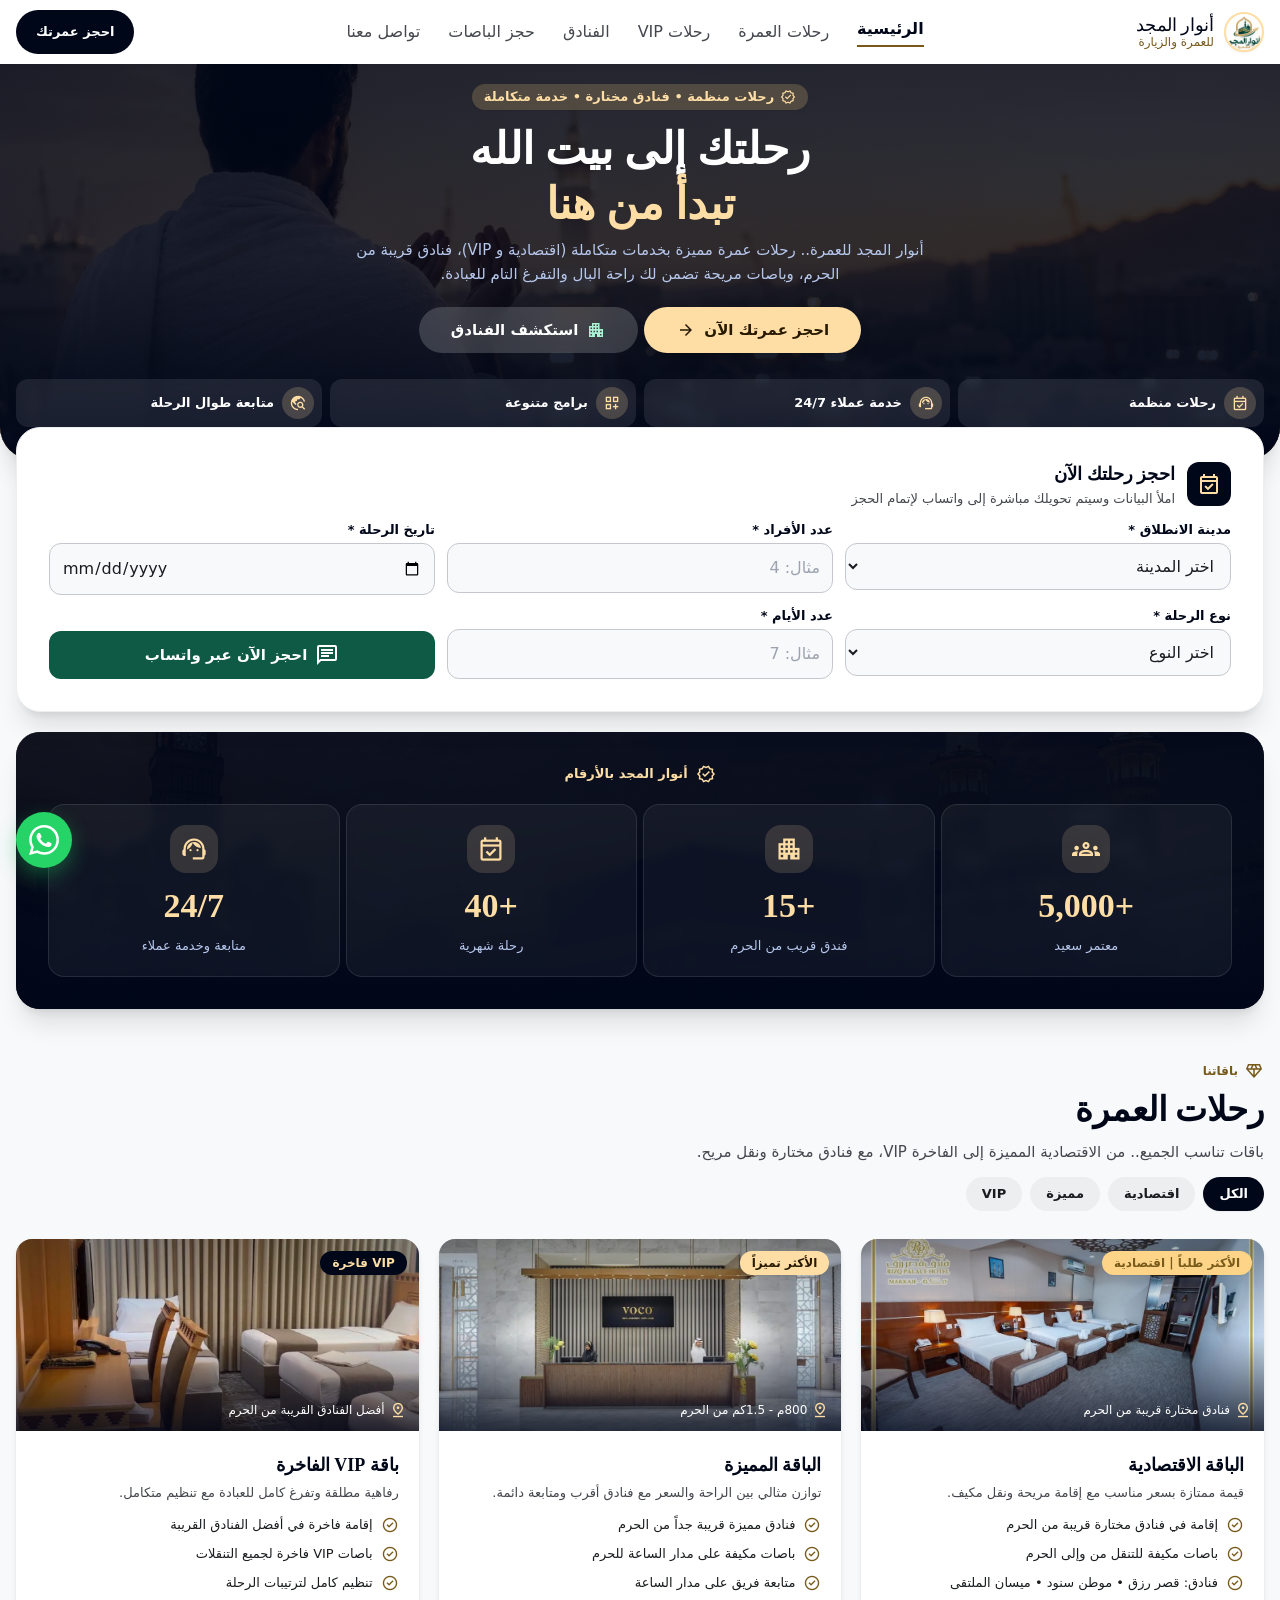
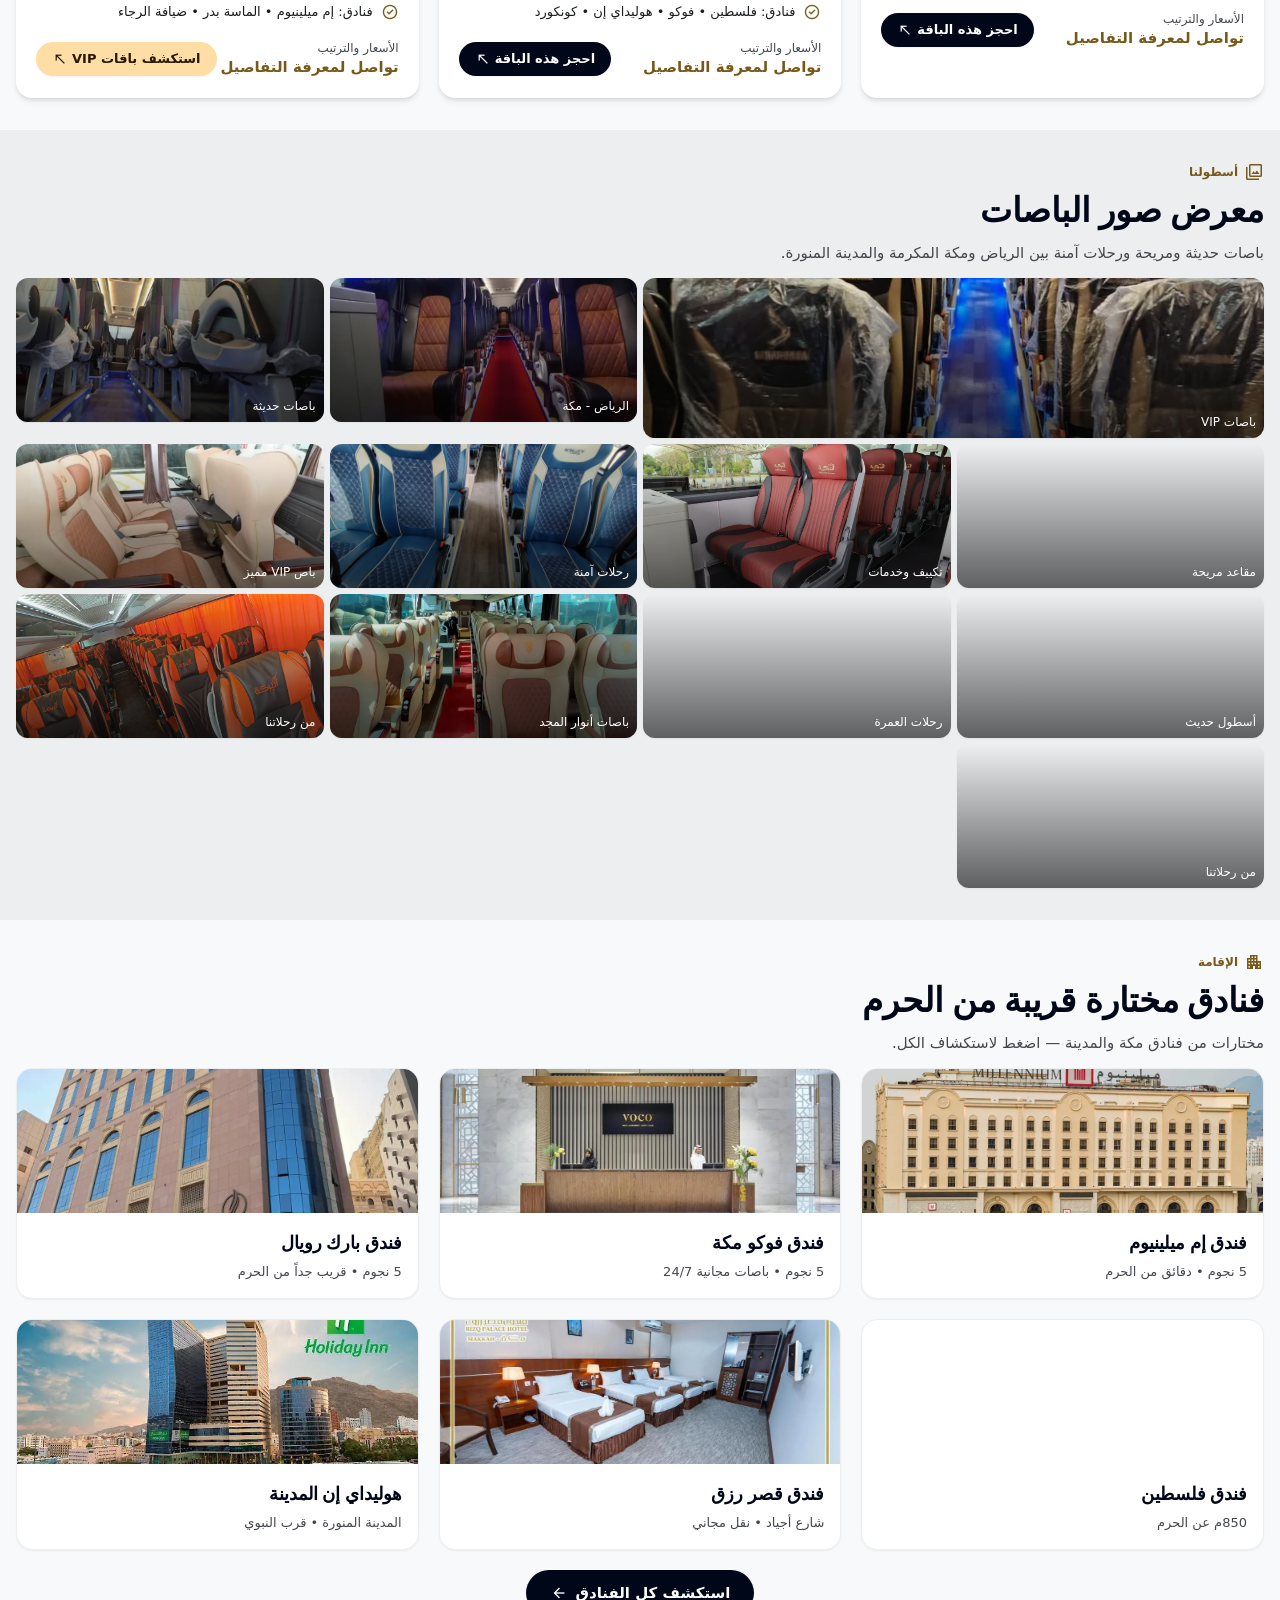
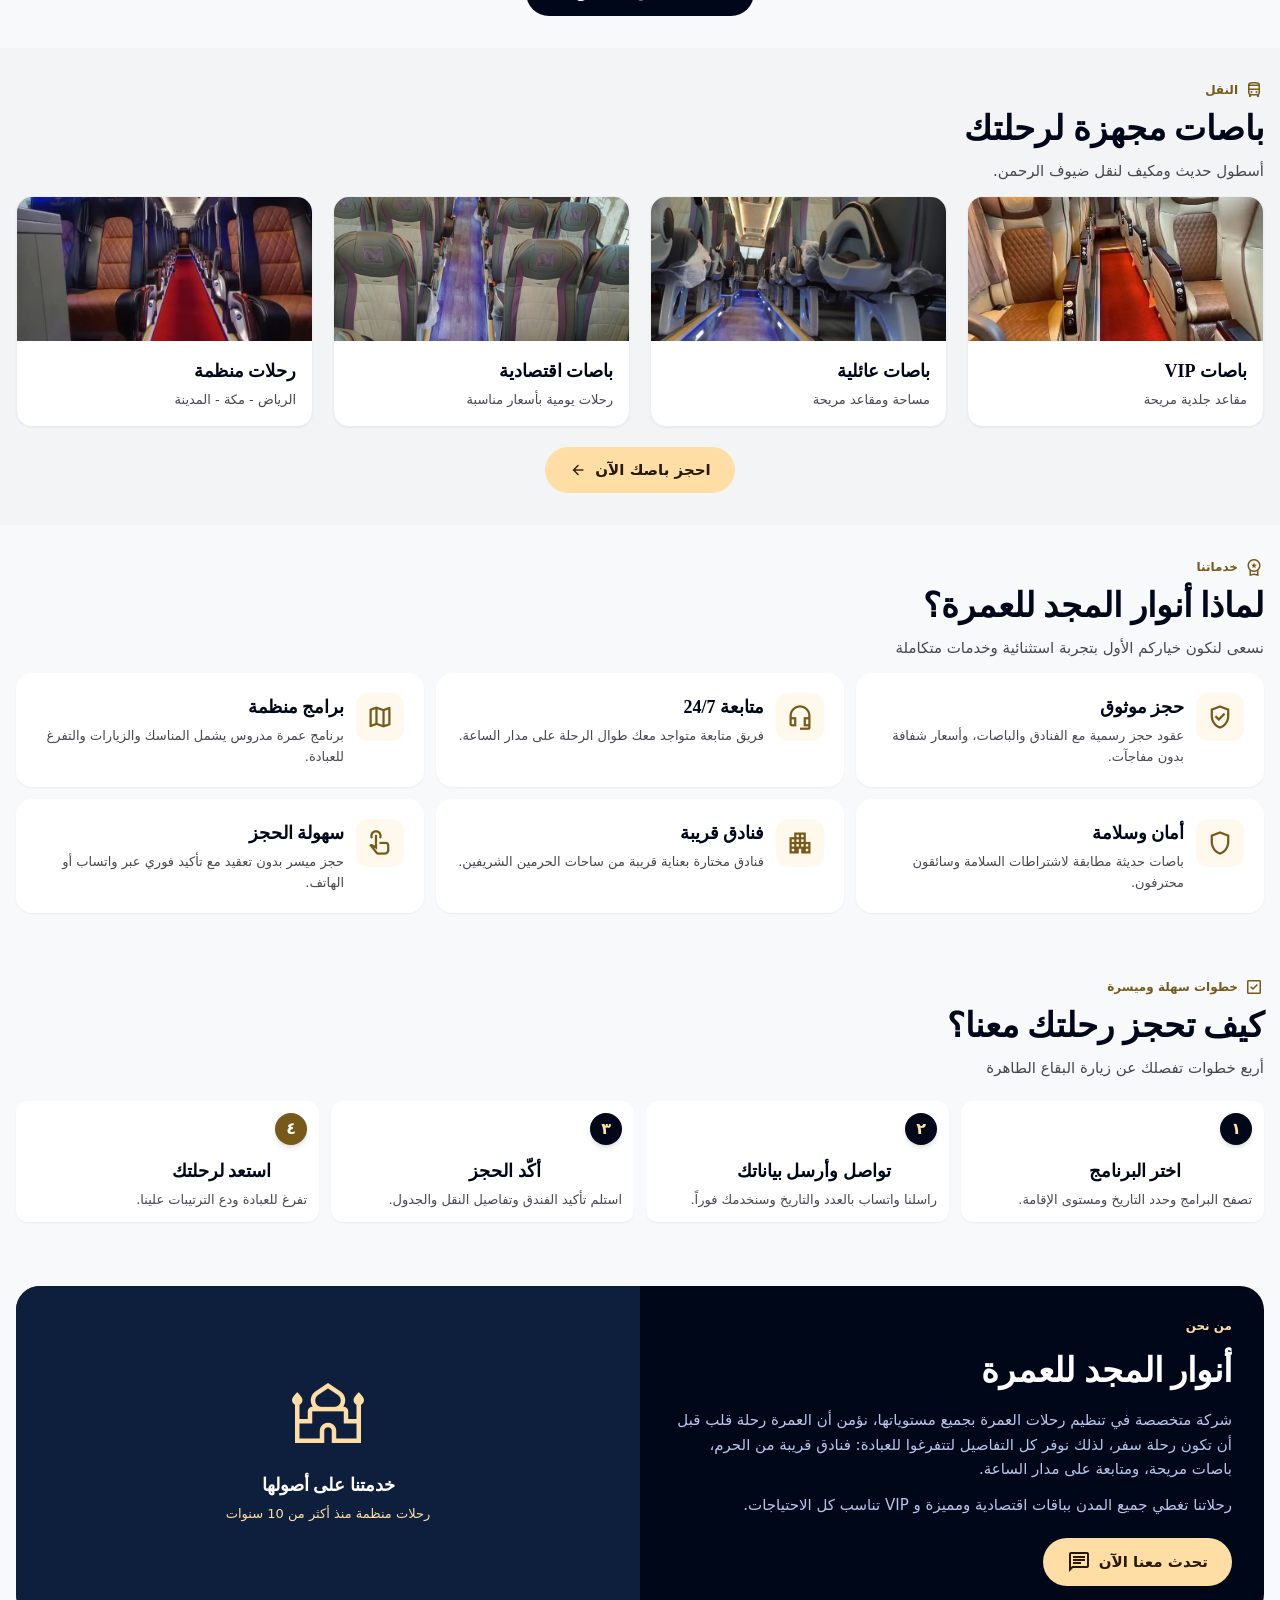
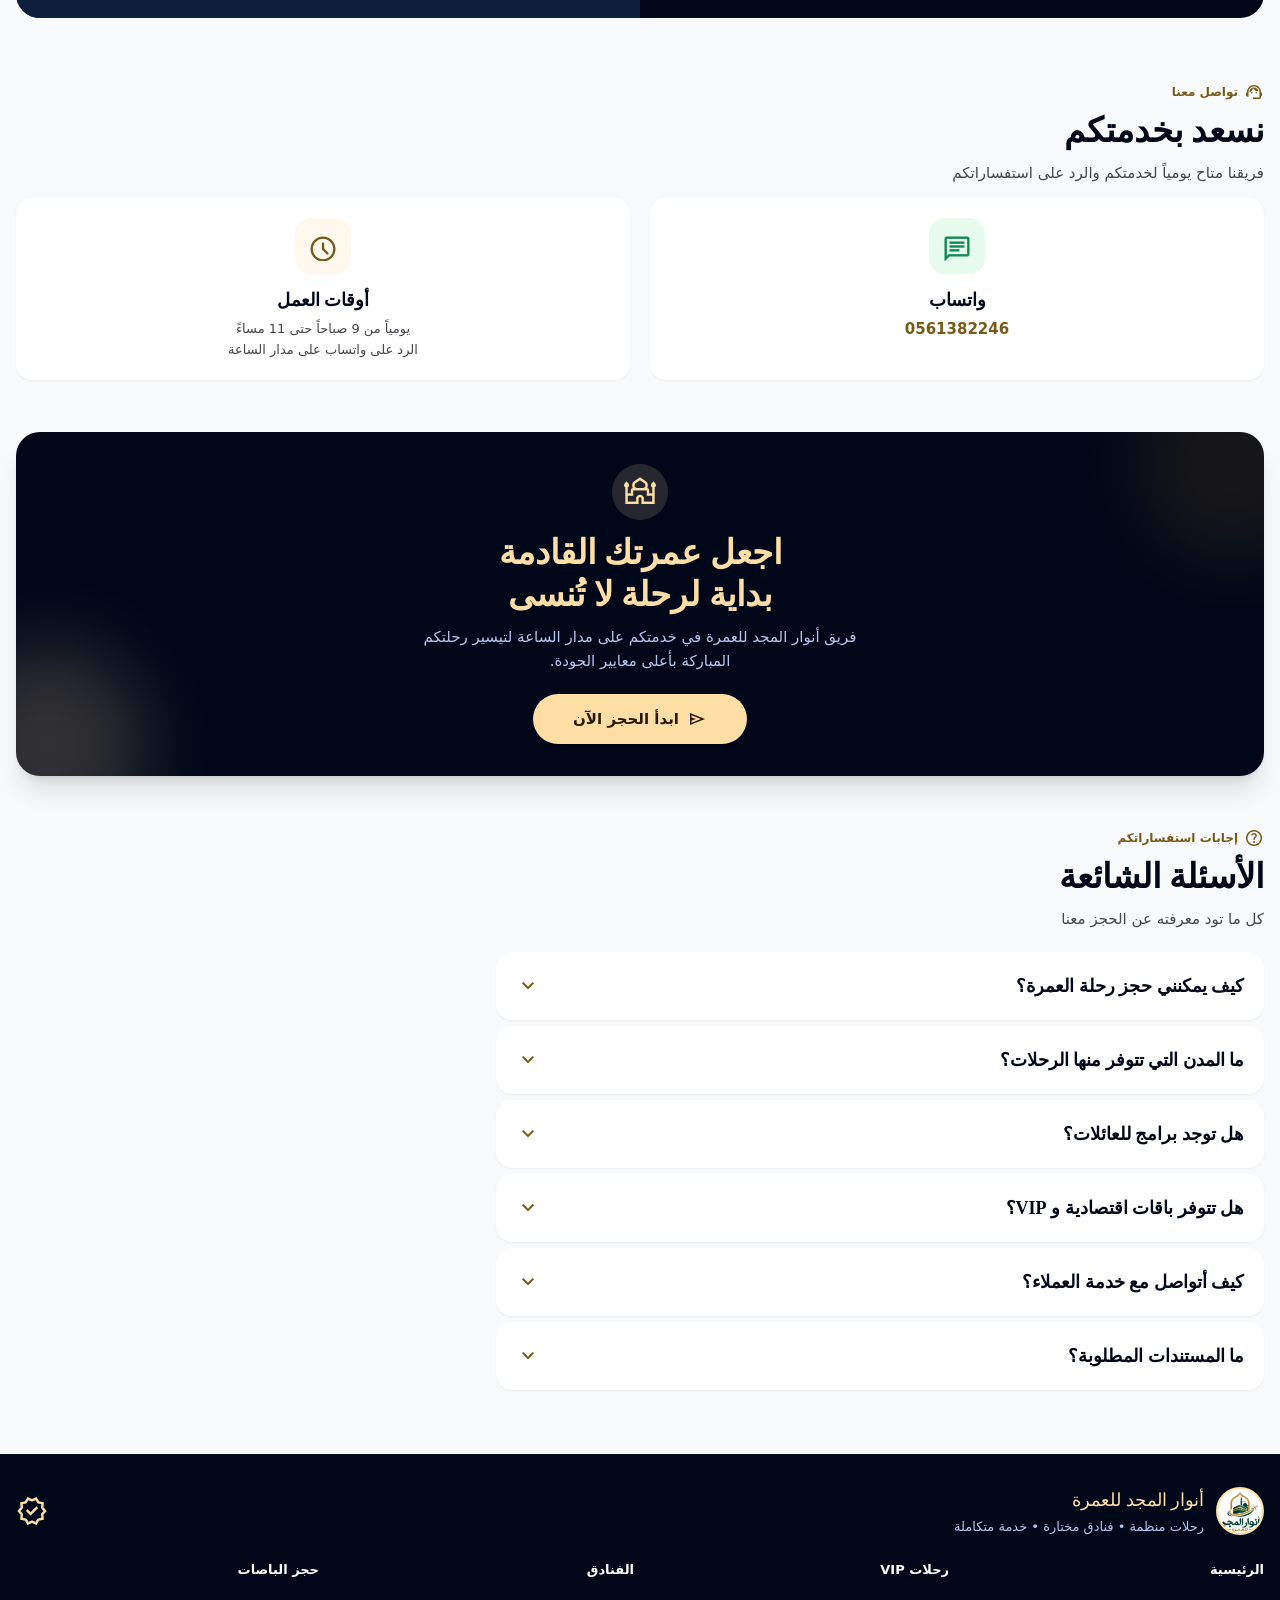
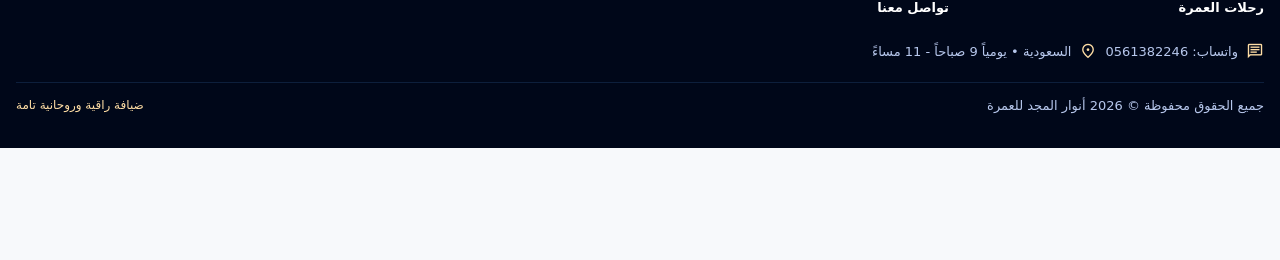
==== commit 8d2fbf87: "Update index.html" ====
--- a/index.html
+++ b/index.html
@@ -1,6 +1,42 @@
 <!DOCTYPE html>
 <html dir="rtl" lang="ar"><head><meta charset="utf-8"/>
 <meta content="width=device-width, initial-scale=1.0, maximum-scale=1.0, viewport-fit=cover" name="viewport"/>
+  <!-- Google tag (gtag.js) -->
+<script async src="https://www.googletagmanager.com/gtag/js?id=AW-18552799981"></script>
+<script>
+  window.dataLayer = window.dataLayer || [];
+  function gtag(){dataLayer.push(arguments);}
+  gtag('js', new Date());
+
+  gtag('config', 'AW-18552799981');
+</script>
+
+<!-- Event snippet for حجز موعد (3) conversion page -->
+<script>
+  gtag('event', 'conversion', {
+      'send_to': 'AW-18552799981/n0g8CO-TjbEdEO2F1Y5F',
+      'value': 1.0,
+      'currency': 'SAR'
+  });
+</script>
+<!-- Event snippet for حجز موعد (3) conversion page
+In your html page, add the snippet and call gtag_report_conversion when someone clicks on the chosen link or button. -->
+<script>
+function gtag_report_conversion(url) {
+  var callback = function () {
+    if (typeof(url) != 'undefined') {
+      window.location = url;
+    }
+  };
+  gtag('event', 'conversion', {
+      'send_to': 'AW-18552799981/n0g8CO-TjbEdEO2F1Y5F',
+      'value': 1.0,
+      'currency': 'SAR',
+      'event_callback': callback
+  });
+  return false;
+}
+</script>
 <!-- Google tag (gtag.js) -->
 <script async src="https://www.googletagmanager.com/gtag/js?id=AW-18530403928"></script>
 <script>
@@ -256,4 +292,4 @@
 <nav class="fixed bottom-0 w-full z-50 pb-safe bg-surface-container-lowest/90 backdrop-blur-xl shadow-[0_-4px_20px_rgba(13,31,60,0.06)] lg:hidden">
 <div class="flex justify-around items-center h-16 px-space-xs">
 <a aria-current="page" class="flex flex-col items-center justify-center min-w-[44px] min-h-[44px] transition-colors text-secondary font-semibold" href="./"><span class="material-symbols-outlined text-[22px]">mosque</span><span class="font-label-sm mt-0.5">الرئيسية</span></a><a class="flex flex-col items-center justify-center min-w-[44px] min-h-[44px] transition-colors text-on-surface-variant" href="vip"><span class="material-symbols-outlined text-[22px]">diamond</span><span class="font-label-sm mt-0.5">VIP</span></a><a class="flex flex-col items-center justify-center min-w-[44px] min-h-[44px] transition-colors text-on-surface-variant" href="hotels"><span class="material-symbols-outlined text-[22px]">apartment</span><span class="font-label-sm mt-0.5">الفنادق</span></a><a class="flex flex-col items-center justify-center min-w-[44px] min-h-[44px] transition-colors text-on-surface-variant" href="buses"><span class="material-symbols-outlined text-[22px]">directions_bus</span><span class="font-label-sm mt-0.5">الباصات</span></a><a class="flex flex-col items-center justify-center min-w-[44px] min-h-[44px] text-on-surface-variant transition-colors" href="https://wa.me/966561382246?text=%D8%A7%D9%84%D8%B3%D9%84%D8%A7%D9%85%20%D8%B9%D9%84%D9%8A%D9%83%D9%85%D8%8C%20%D8%A3%D8%B1%D8%BA%D8%A8%20%D8%A8%D8%A7%D9%84%D8%A7%D8%B3%D8%AA%D9%81%D8%B3%D8%A7%D8%B1%20%D8%B9%D9%86%20%D8%B1%D8%AD%D9%84%D8%A7%D8%AA%20%D8%A7%D9%84%D8%B9%D9%85%D8%B1%D8%A9" target="_blank" rel="noopener"><svg class="wa-icon text-[22px] text-[#25D366]" viewBox="0 0 24 24" aria-hidden="true"><path d="M17.472 14.382c-.297-.149-1.758-.867-2.03-.967-.273-.099-.471-.148-.67.15-.197.297-.767.966-.94 1.164-.173.199-.347.223-.644.075-.297-.15-1.255-.463-2.39-1.475-.883-.788-1.48-1.761-1.653-2.059-.173-.297-.018-.458.13-.606.134-.133.298-.347.446-.52.149-.174.198-.298.298-.497.099-.198.05-.371-.025-.52-.075-.149-.669-1.612-.916-2.207-.242-.579-.487-.5-.669-.51-.173-.008-.371-.01-.57-.01-.198 0-.52.074-.792.372-.272.297-1.04 1.016-1.04 2.479 0 1.462 1.065 2.875 1.213 3.074.149.198 2.096 3.2 5.077 4.487.709.306 1.262.489 1.694.625.712.227 1.36.195 1.871.118.571-.085 1.758-.719 2.006-1.413.248-.694.248-1.289.173-1.413-.074-.124-.272-.198-.57-.347m-5.421 7.403h-.004a9.87 9.87 0 01-5.031-1.378l-.361-.214-3.741.982.998-3.648-.235-.374a9.86 9.86 0 01-1.51-5.26c.001-5.45 4.436-9.884 9.888-9.884 2.64 0 5.122 1.03 6.988 2.898a9.825 9.825 0 012.893 6.994c-.003 5.45-4.437 9.884-9.885 9.884m8.413-18.297A11.815 11.815 0 0012.05 0C5.495 0 .16 5.335.157 11.892c0 2.096.547 4.142 1.588 5.945L.057 24l6.305-1.654a11.882 11.882 0 005.683 1.448h.005c6.554 0 11.89-5.335 11.893-11.893a11.821 11.821 0 00-3.48-8.413z"/></svg><span class="font-label-sm mt-0.5">واتساب</span></a>
-</div></nav></body></html>+</div></nav></body></html>
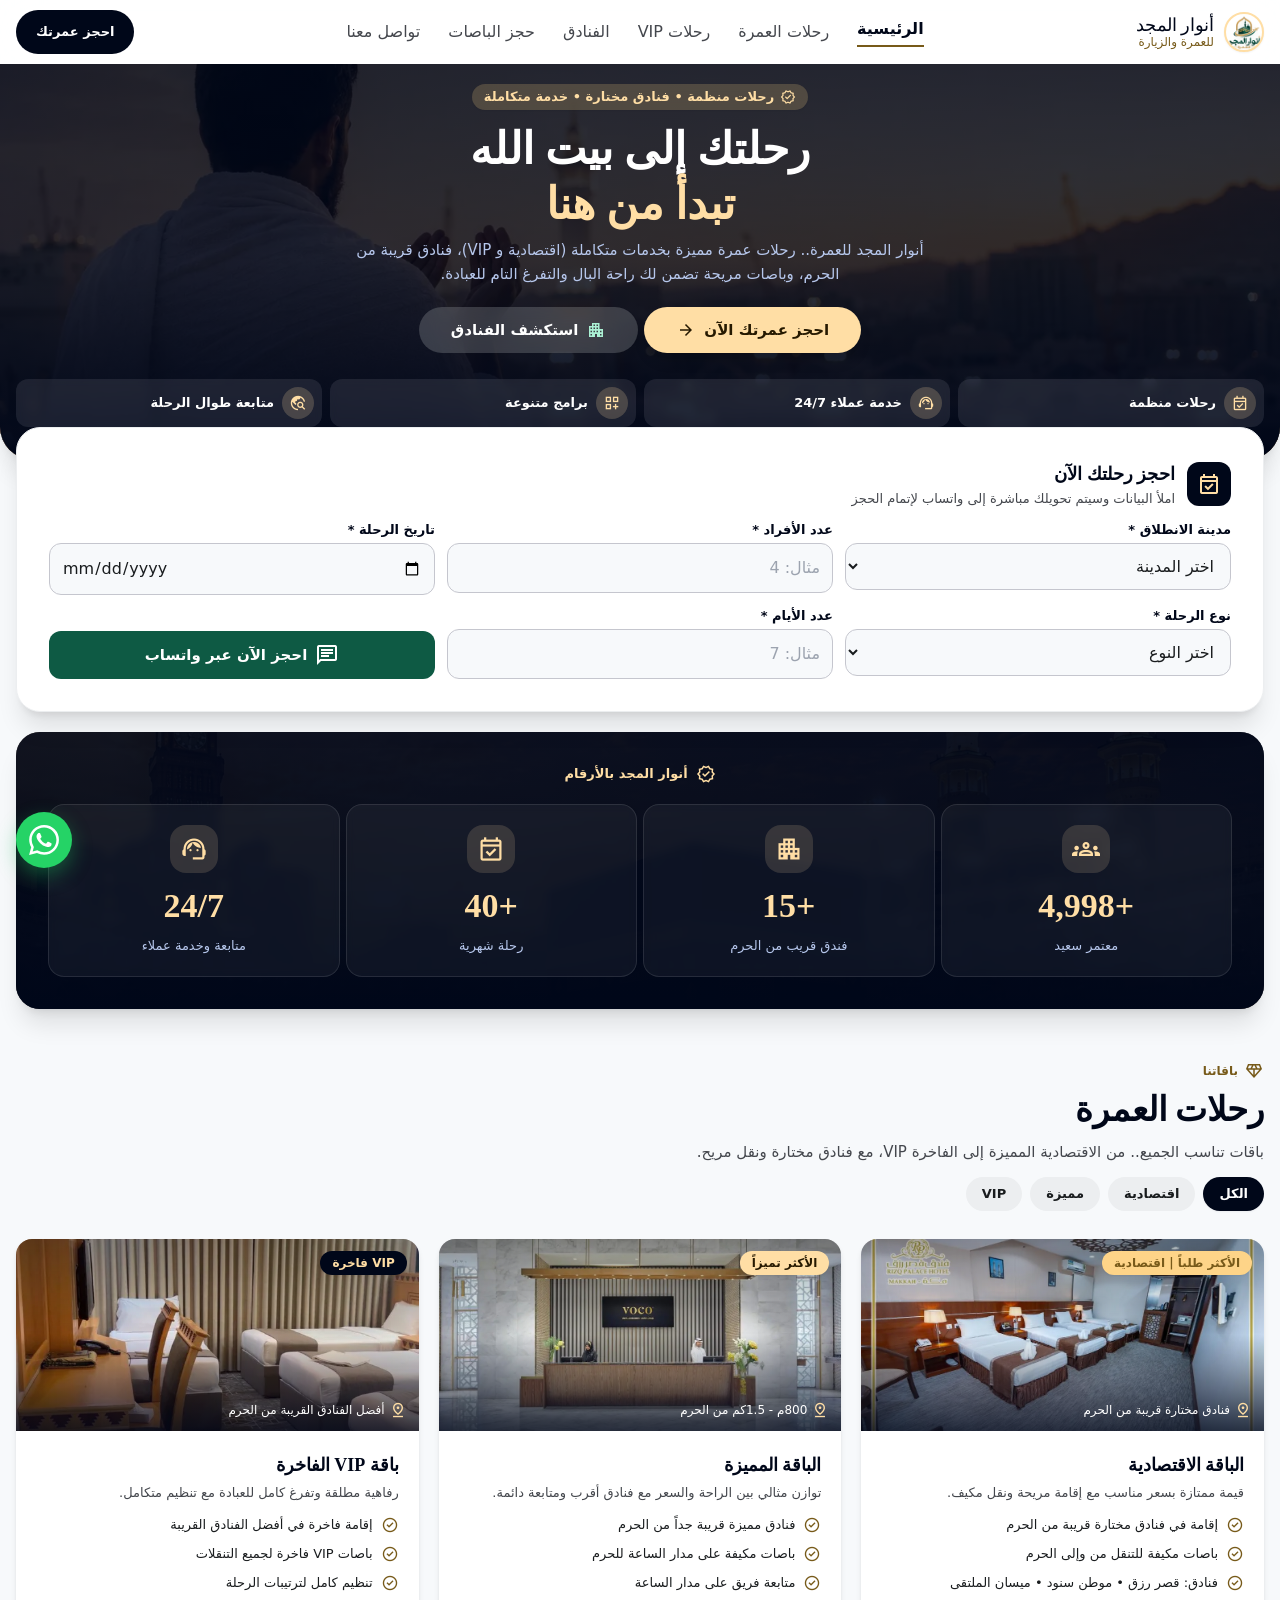
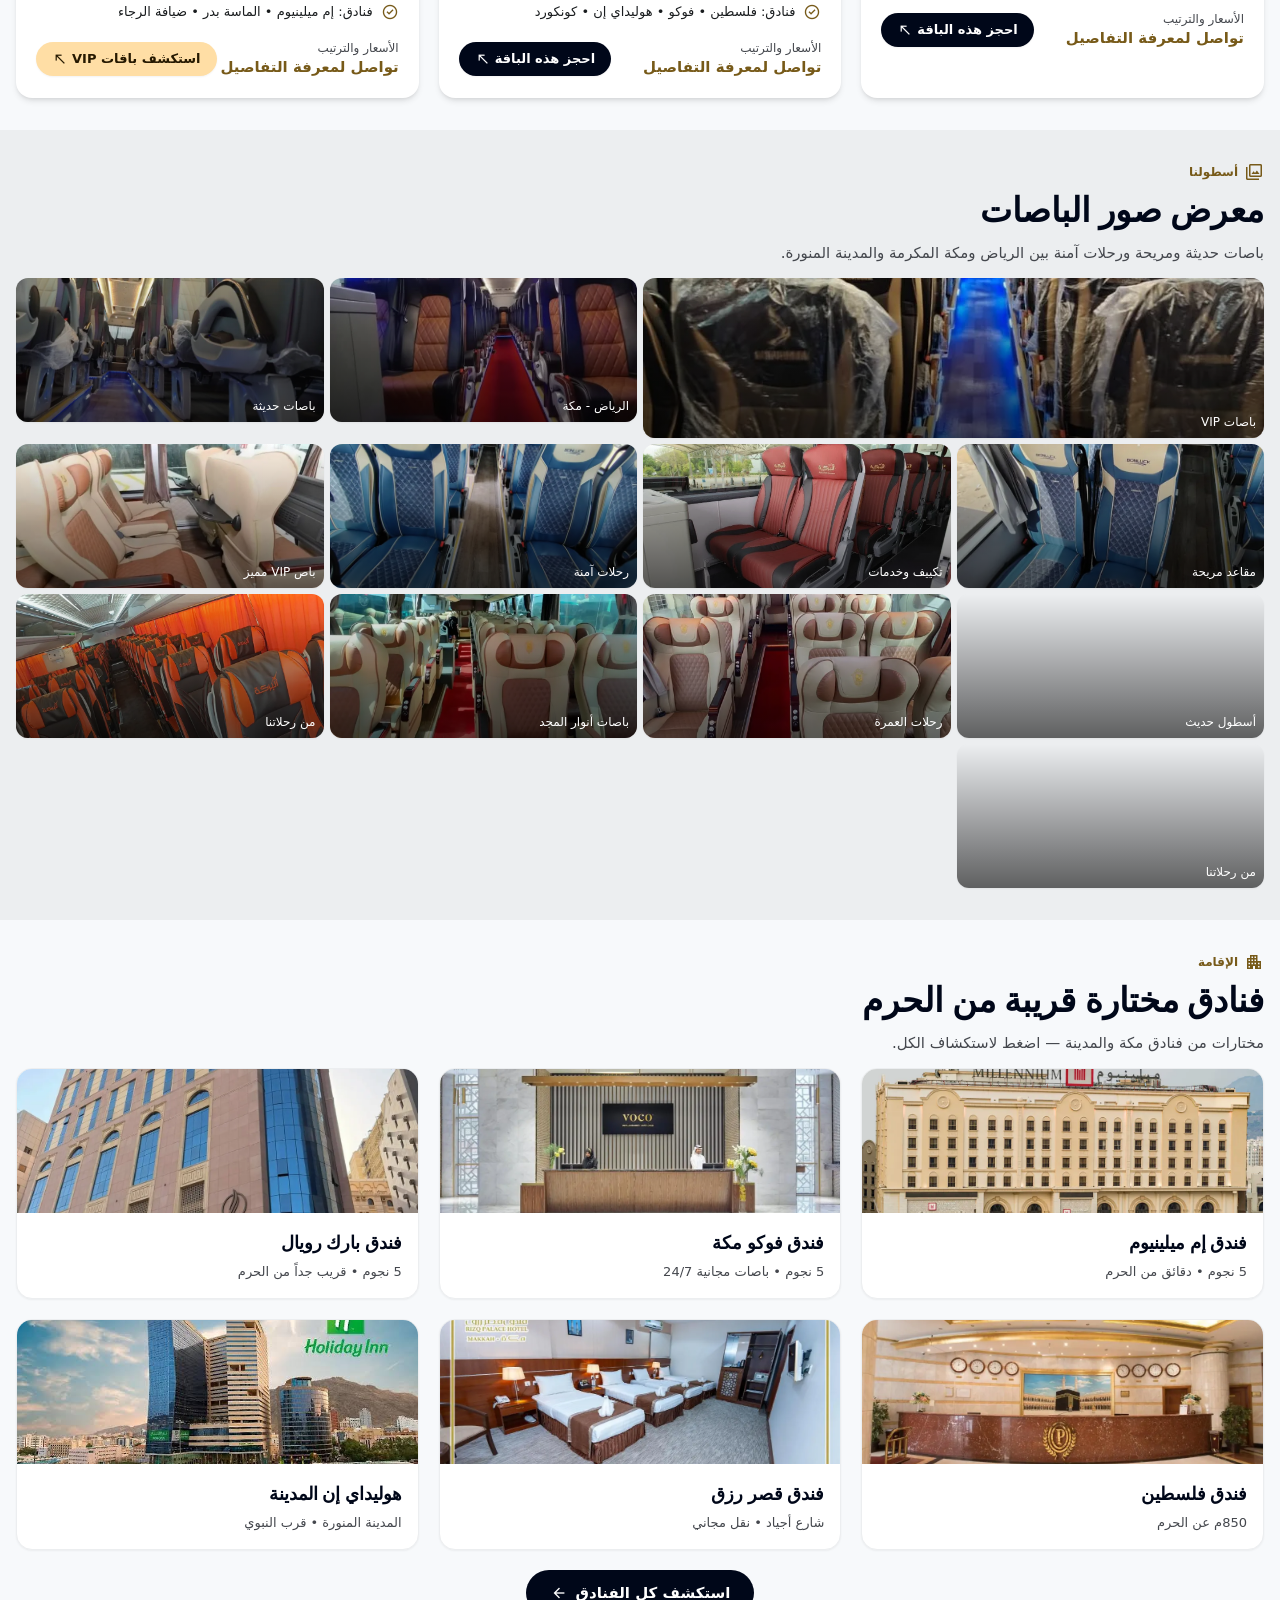
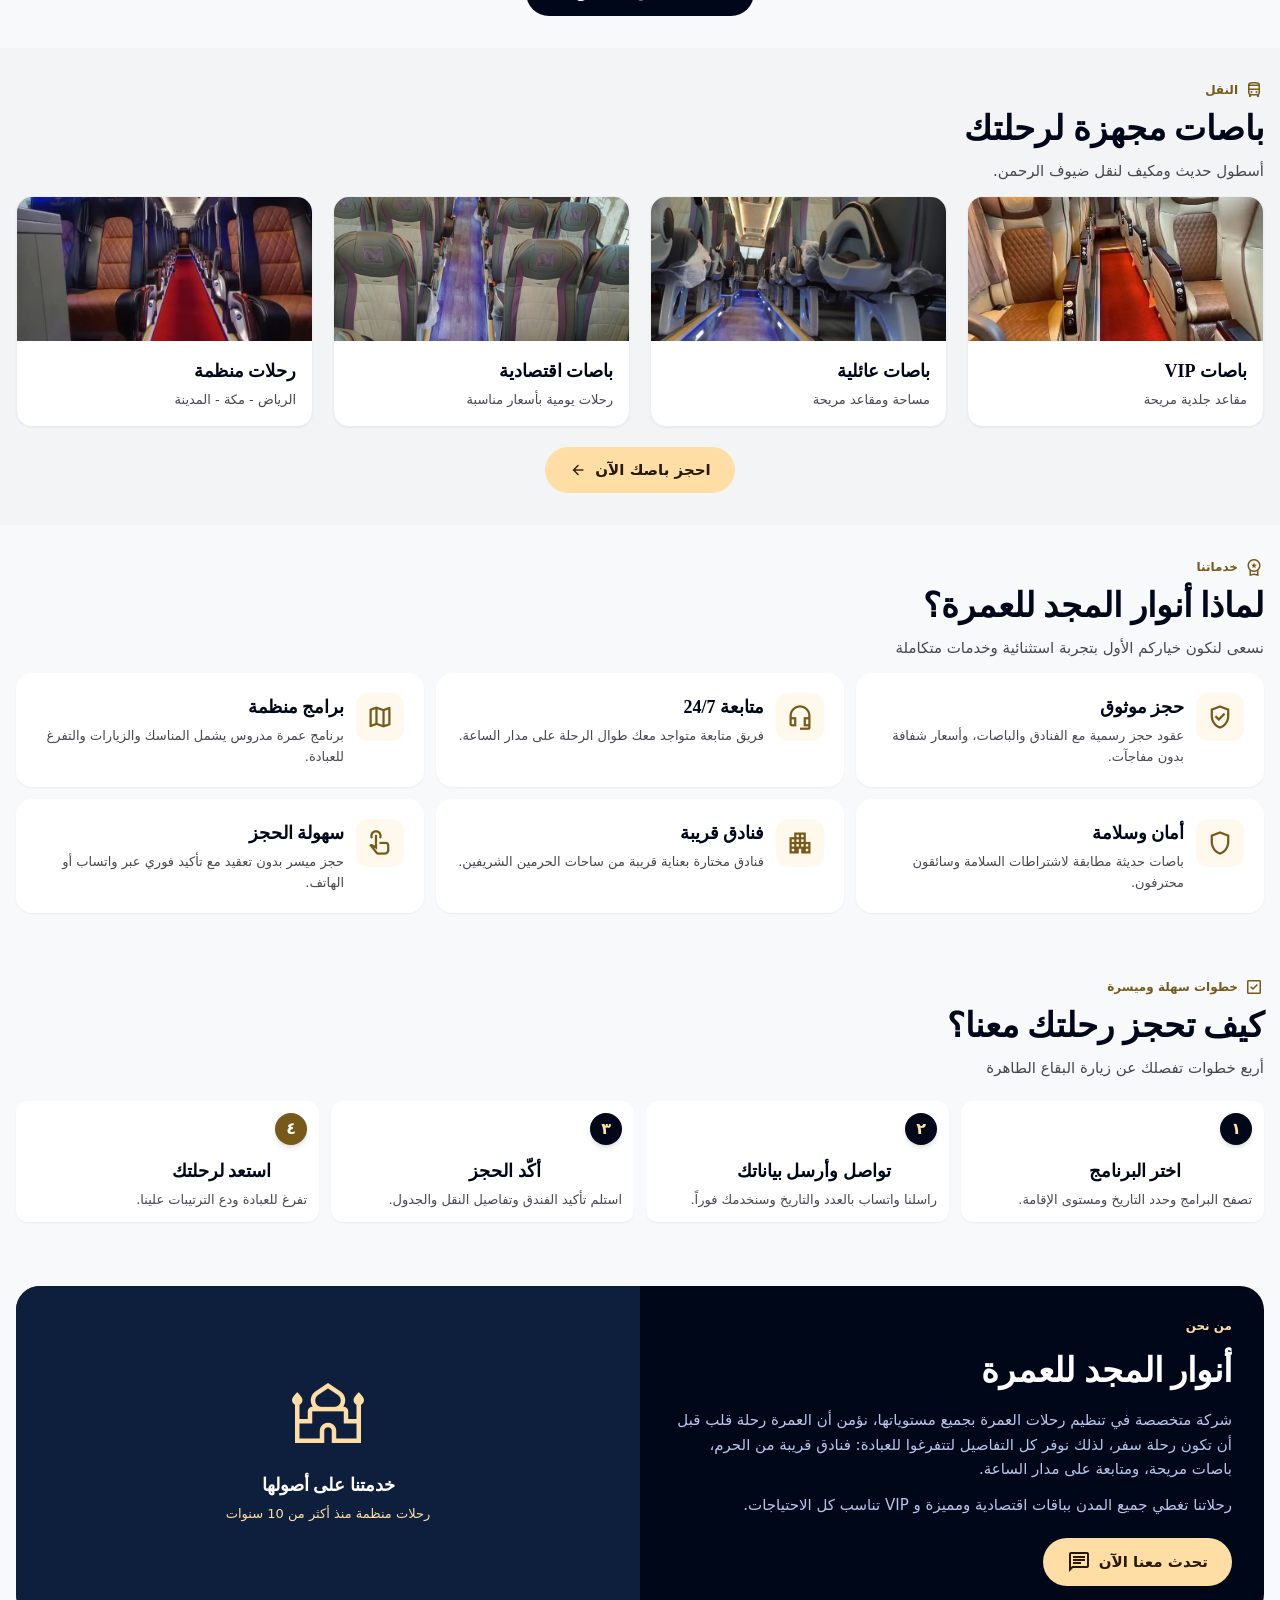
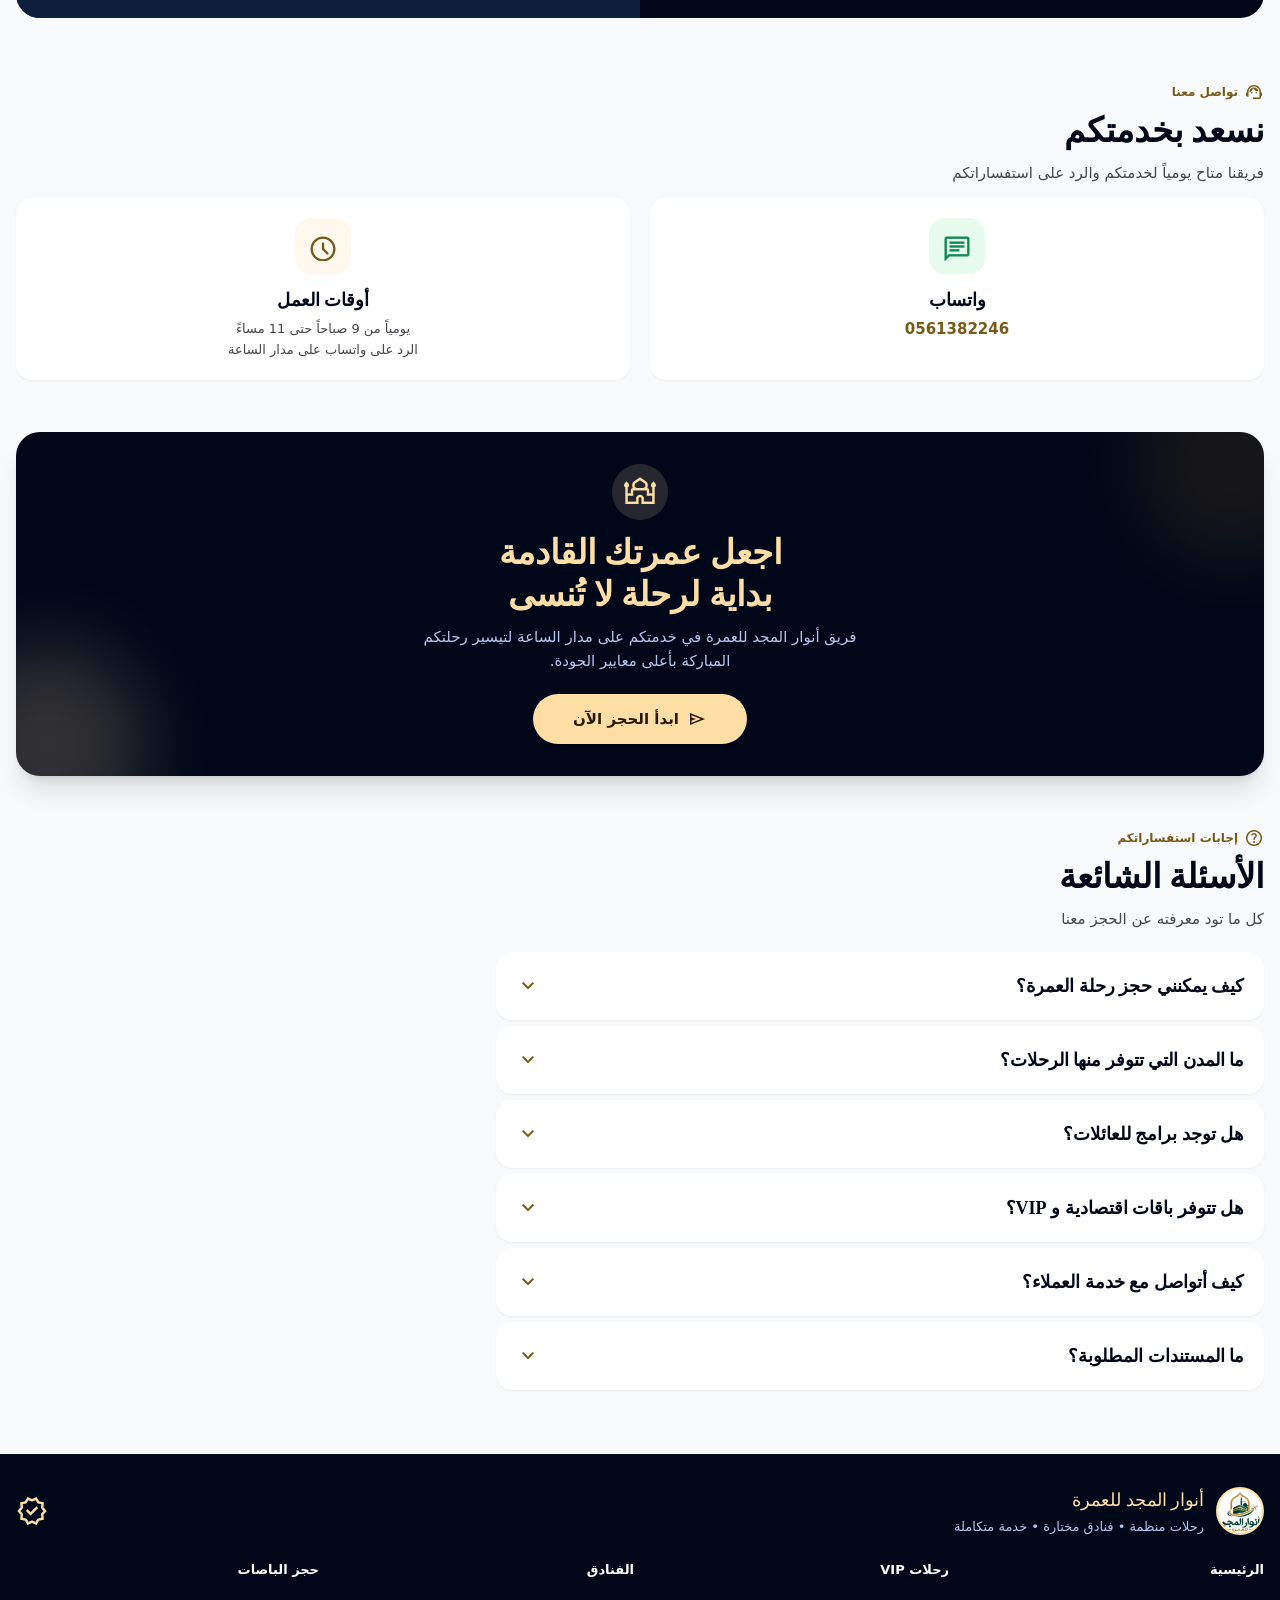
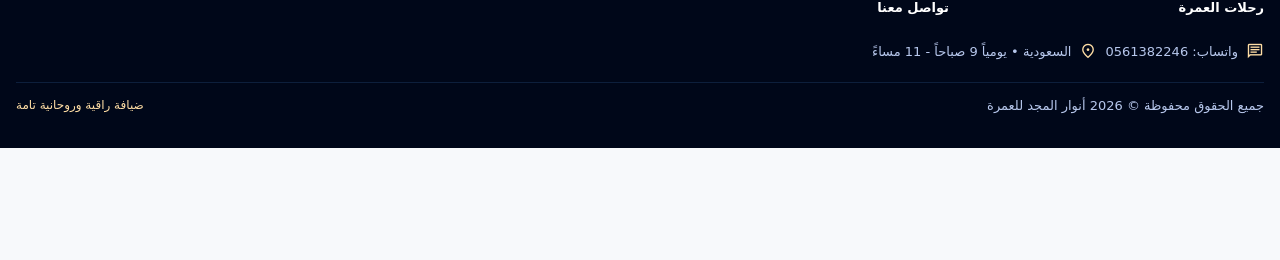
==== commit a12d1e6e: "Add files via upload" ====
--- a/index.html
+++ b/index.html
@@ -1,49 +1,13 @@
-<!DOCTYPE html>
+﻿<!DOCTYPE html>
 <html dir="rtl" lang="ar"><head><meta charset="utf-8"/>
 <meta content="width=device-width, initial-scale=1.0, maximum-scale=1.0, viewport-fit=cover" name="viewport"/>
-  <!-- Google tag (gtag.js) -->
+<!-- Google tag (gtag.js) -->
 <script async src="https://www.googletagmanager.com/gtag/js?id=AW-18552799981"></script>
 <script>
-  window.dataLayer = window.dataLayer || [];
-  function gtag(){dataLayer.push(arguments);}
-  gtag('js', new Date());
-
-  gtag('config', 'AW-18552799981');
-</script>
-
-<!-- Event snippet for حجز موعد (3) conversion page -->
-<script>
-  gtag('event', 'conversion', {
-      'send_to': 'AW-18552799981/n0g8CO-TjbEdEO2F1Y5F',
-      'value': 1.0,
-      'currency': 'SAR'
-  });
-</script>
-<!-- Event snippet for حجز موعد (3) conversion page
-In your html page, add the snippet and call gtag_report_conversion when someone clicks on the chosen link or button. -->
-<script>
-function gtag_report_conversion(url) {
-  var callback = function () {
-    if (typeof(url) != 'undefined') {
-      window.location = url;
-    }
-  };
-  gtag('event', 'conversion', {
-      'send_to': 'AW-18552799981/n0g8CO-TjbEdEO2F1Y5F',
-      'value': 1.0,
-      'currency': 'SAR',
-      'event_callback': callback
-  });
-  return false;
-}
-</script>
-<!-- Google tag (gtag.js) -->
-<script async src="https://www.googletagmanager.com/gtag/js?id=AW-18530403928"></script>
-<script>
 window.dataLayer=window.dataLayer||[];function gtag(){dataLayer.push(arguments);}
-gtag('js',new Date());gtag('config','AW-18530403928');
+gtag('js',new Date());gtag('config','AW-18552799981');
 // Conversion: حجز موعد — fired on every WhatsApp click / WhatsApp booking-form submit
-function gtag_report_conversion(url){var callback=function(){if(typeof(url)!='undefined'){window.location=url;}};gtag('event','conversion',{'send_to':'AW-18530403928/iR8BCO_6-6sdENiM_oNF','value':1.0,'currency':'SAR','event_callback':callback});return false;}
+function gtag_report_conversion(url){var callback=function(){if(typeof(url)!='undefined'){window.location=url;}};gtag('event','conversion',{'send_to':'AW-18552799981/n0g8CO-TjbEdEO2F1Y5F','value':1.0,'currency':'SAR','event_callback':callback});return false;}
 function trackWA(){try{gtag_report_conversion();}catch(e){}}
 document.addEventListener('click',function(e){var a=e.target.closest&&e.target.closest('a[href*="wa.me/"]');if(a)trackWA();},true);
 window.addEventListener('load',function(){document.querySelectorAll('[data-bg]').forEach(function(el){el.style.backgroundImage="url('"+el.getAttribute('data-bg')+"')";});});
@@ -292,4 +256,4 @@
 <nav class="fixed bottom-0 w-full z-50 pb-safe bg-surface-container-lowest/90 backdrop-blur-xl shadow-[0_-4px_20px_rgba(13,31,60,0.06)] lg:hidden">
 <div class="flex justify-around items-center h-16 px-space-xs">
 <a aria-current="page" class="flex flex-col items-center justify-center min-w-[44px] min-h-[44px] transition-colors text-secondary font-semibold" href="./"><span class="material-symbols-outlined text-[22px]">mosque</span><span class="font-label-sm mt-0.5">الرئيسية</span></a><a class="flex flex-col items-center justify-center min-w-[44px] min-h-[44px] transition-colors text-on-surface-variant" href="vip"><span class="material-symbols-outlined text-[22px]">diamond</span><span class="font-label-sm mt-0.5">VIP</span></a><a class="flex flex-col items-center justify-center min-w-[44px] min-h-[44px] transition-colors text-on-surface-variant" href="hotels"><span class="material-symbols-outlined text-[22px]">apartment</span><span class="font-label-sm mt-0.5">الفنادق</span></a><a class="flex flex-col items-center justify-center min-w-[44px] min-h-[44px] transition-colors text-on-surface-variant" href="buses"><span class="material-symbols-outlined text-[22px]">directions_bus</span><span class="font-label-sm mt-0.5">الباصات</span></a><a class="flex flex-col items-center justify-center min-w-[44px] min-h-[44px] text-on-surface-variant transition-colors" href="https://wa.me/966561382246?text=%D8%A7%D9%84%D8%B3%D9%84%D8%A7%D9%85%20%D8%B9%D9%84%D9%8A%D9%83%D9%85%D8%8C%20%D8%A3%D8%B1%D8%BA%D8%A8%20%D8%A8%D8%A7%D9%84%D8%A7%D8%B3%D8%AA%D9%81%D8%B3%D8%A7%D8%B1%20%D8%B9%D9%86%20%D8%B1%D8%AD%D9%84%D8%A7%D8%AA%20%D8%A7%D9%84%D8%B9%D9%85%D8%B1%D8%A9" target="_blank" rel="noopener"><svg class="wa-icon text-[22px] text-[#25D366]" viewBox="0 0 24 24" aria-hidden="true"><path d="M17.472 14.382c-.297-.149-1.758-.867-2.03-.967-.273-.099-.471-.148-.67.15-.197.297-.767.966-.94 1.164-.173.199-.347.223-.644.075-.297-.15-1.255-.463-2.39-1.475-.883-.788-1.48-1.761-1.653-2.059-.173-.297-.018-.458.13-.606.134-.133.298-.347.446-.52.149-.174.198-.298.298-.497.099-.198.05-.371-.025-.52-.075-.149-.669-1.612-.916-2.207-.242-.579-.487-.5-.669-.51-.173-.008-.371-.01-.57-.01-.198 0-.52.074-.792.372-.272.297-1.04 1.016-1.04 2.479 0 1.462 1.065 2.875 1.213 3.074.149.198 2.096 3.2 5.077 4.487.709.306 1.262.489 1.694.625.712.227 1.36.195 1.871.118.571-.085 1.758-.719 2.006-1.413.248-.694.248-1.289.173-1.413-.074-.124-.272-.198-.57-.347m-5.421 7.403h-.004a9.87 9.87 0 01-5.031-1.378l-.361-.214-3.741.982.998-3.648-.235-.374a9.86 9.86 0 01-1.51-5.26c.001-5.45 4.436-9.884 9.888-9.884 2.64 0 5.122 1.03 6.988 2.898a9.825 9.825 0 012.893 6.994c-.003 5.45-4.437 9.884-9.885 9.884m8.413-18.297A11.815 11.815 0 0012.05 0C5.495 0 .16 5.335.157 11.892c0 2.096.547 4.142 1.588 5.945L.057 24l6.305-1.654a11.882 11.882 0 005.683 1.448h.005c6.554 0 11.89-5.335 11.893-11.893a11.821 11.821 0 00-3.48-8.413z"/></svg><span class="font-label-sm mt-0.5">واتساب</span></a>
-</div></nav></body></html>
+</div></nav></body></html>
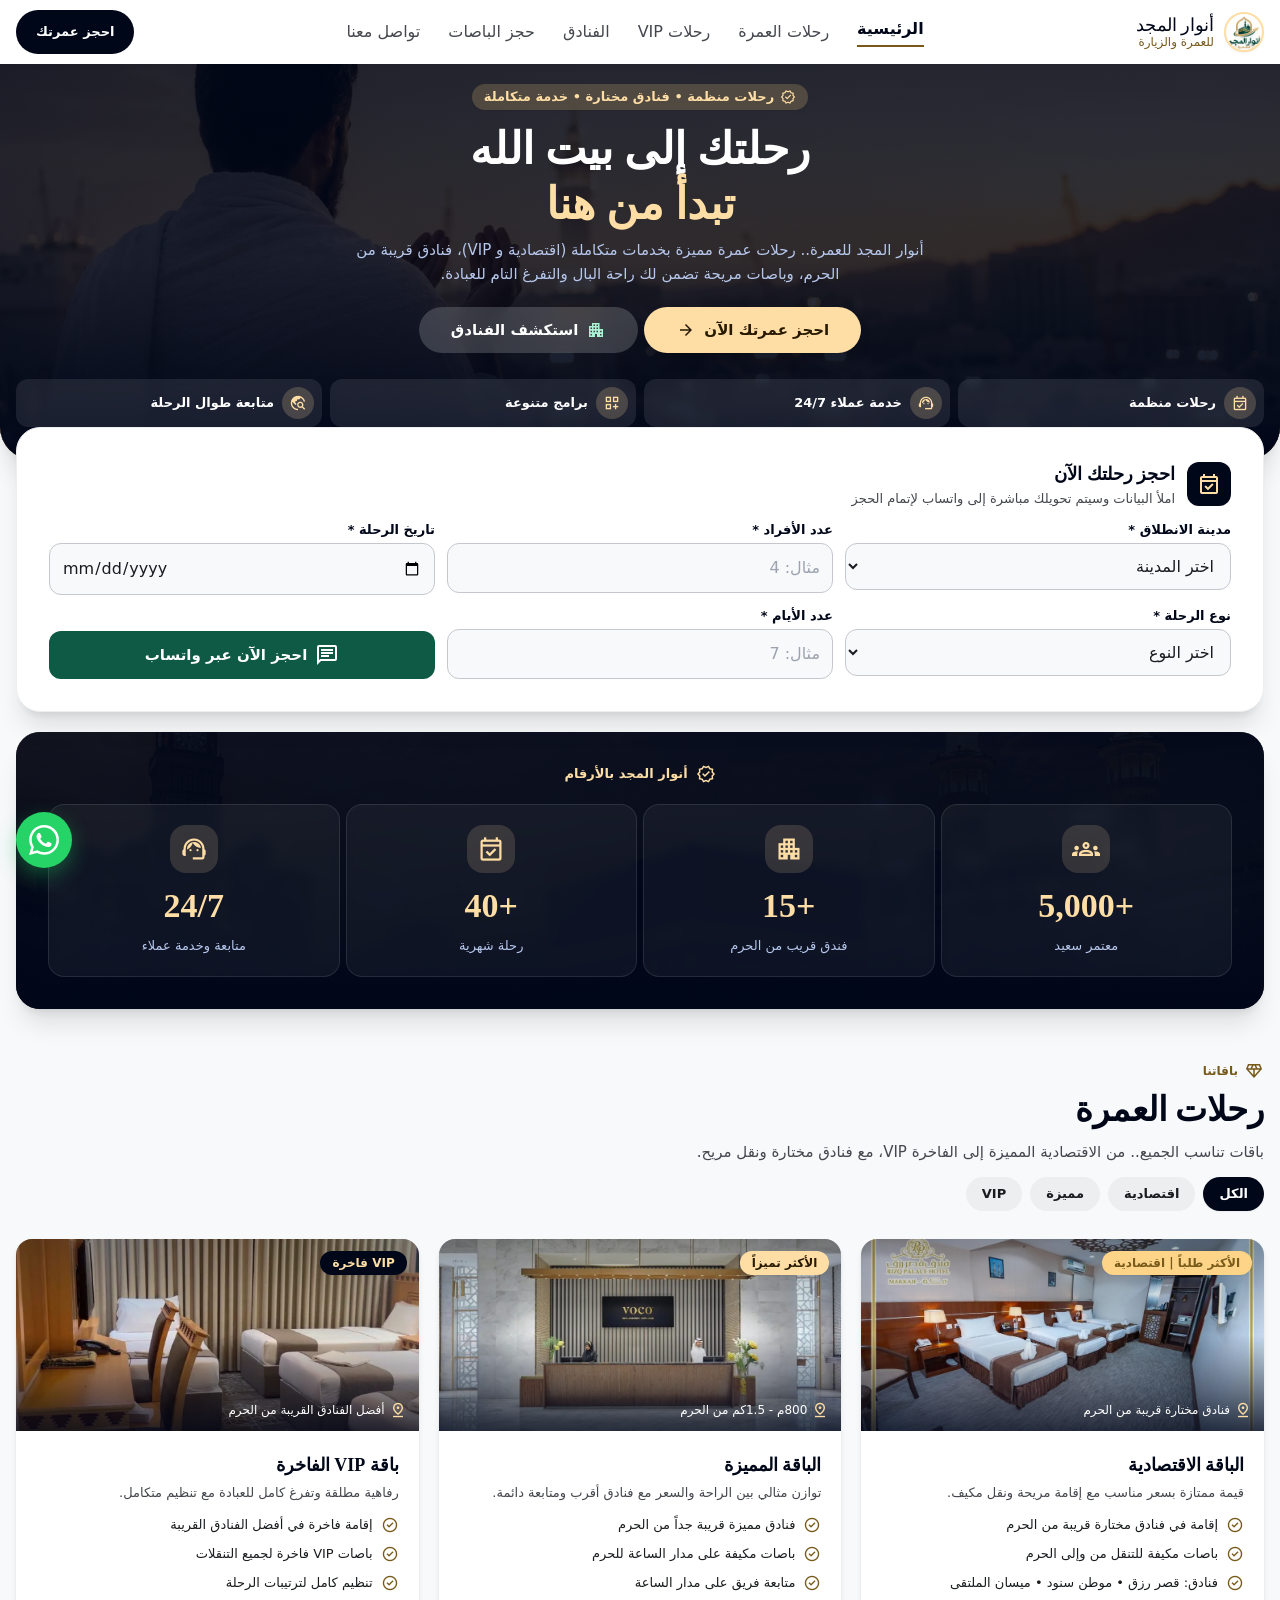
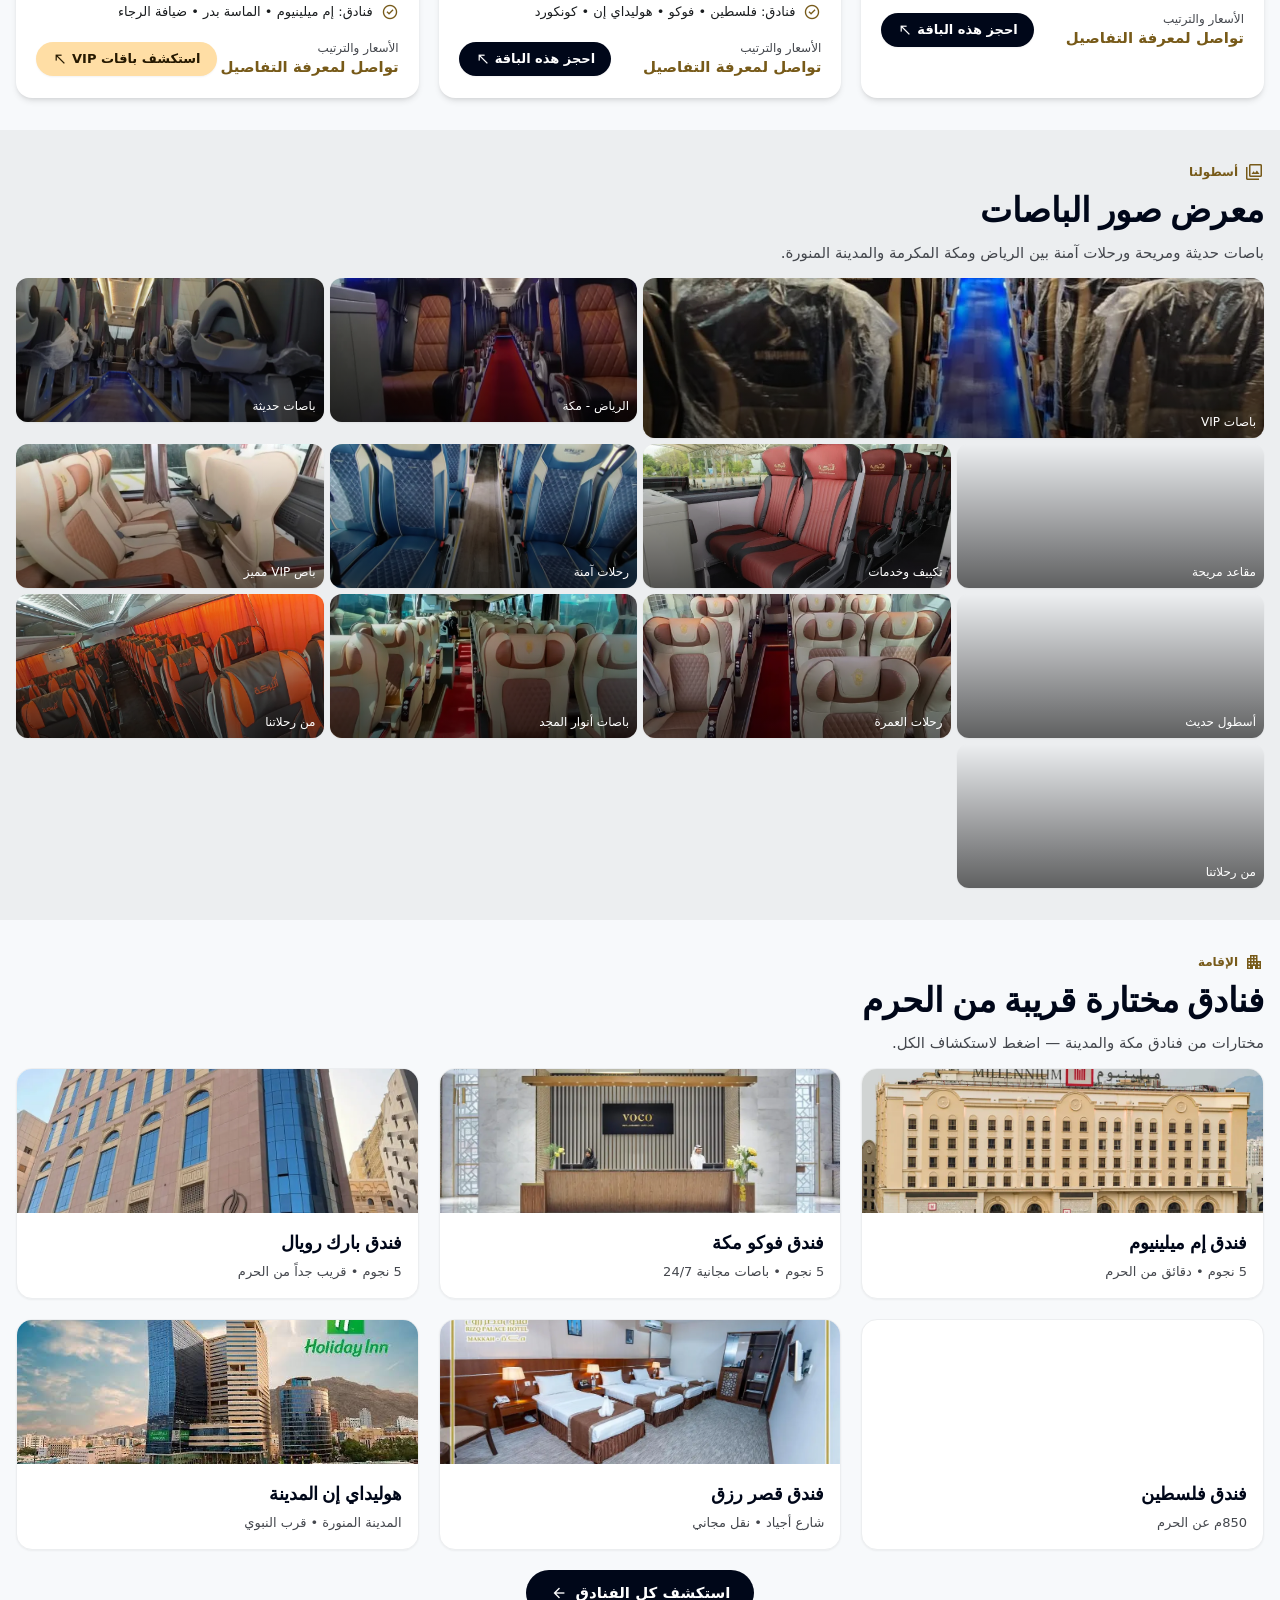
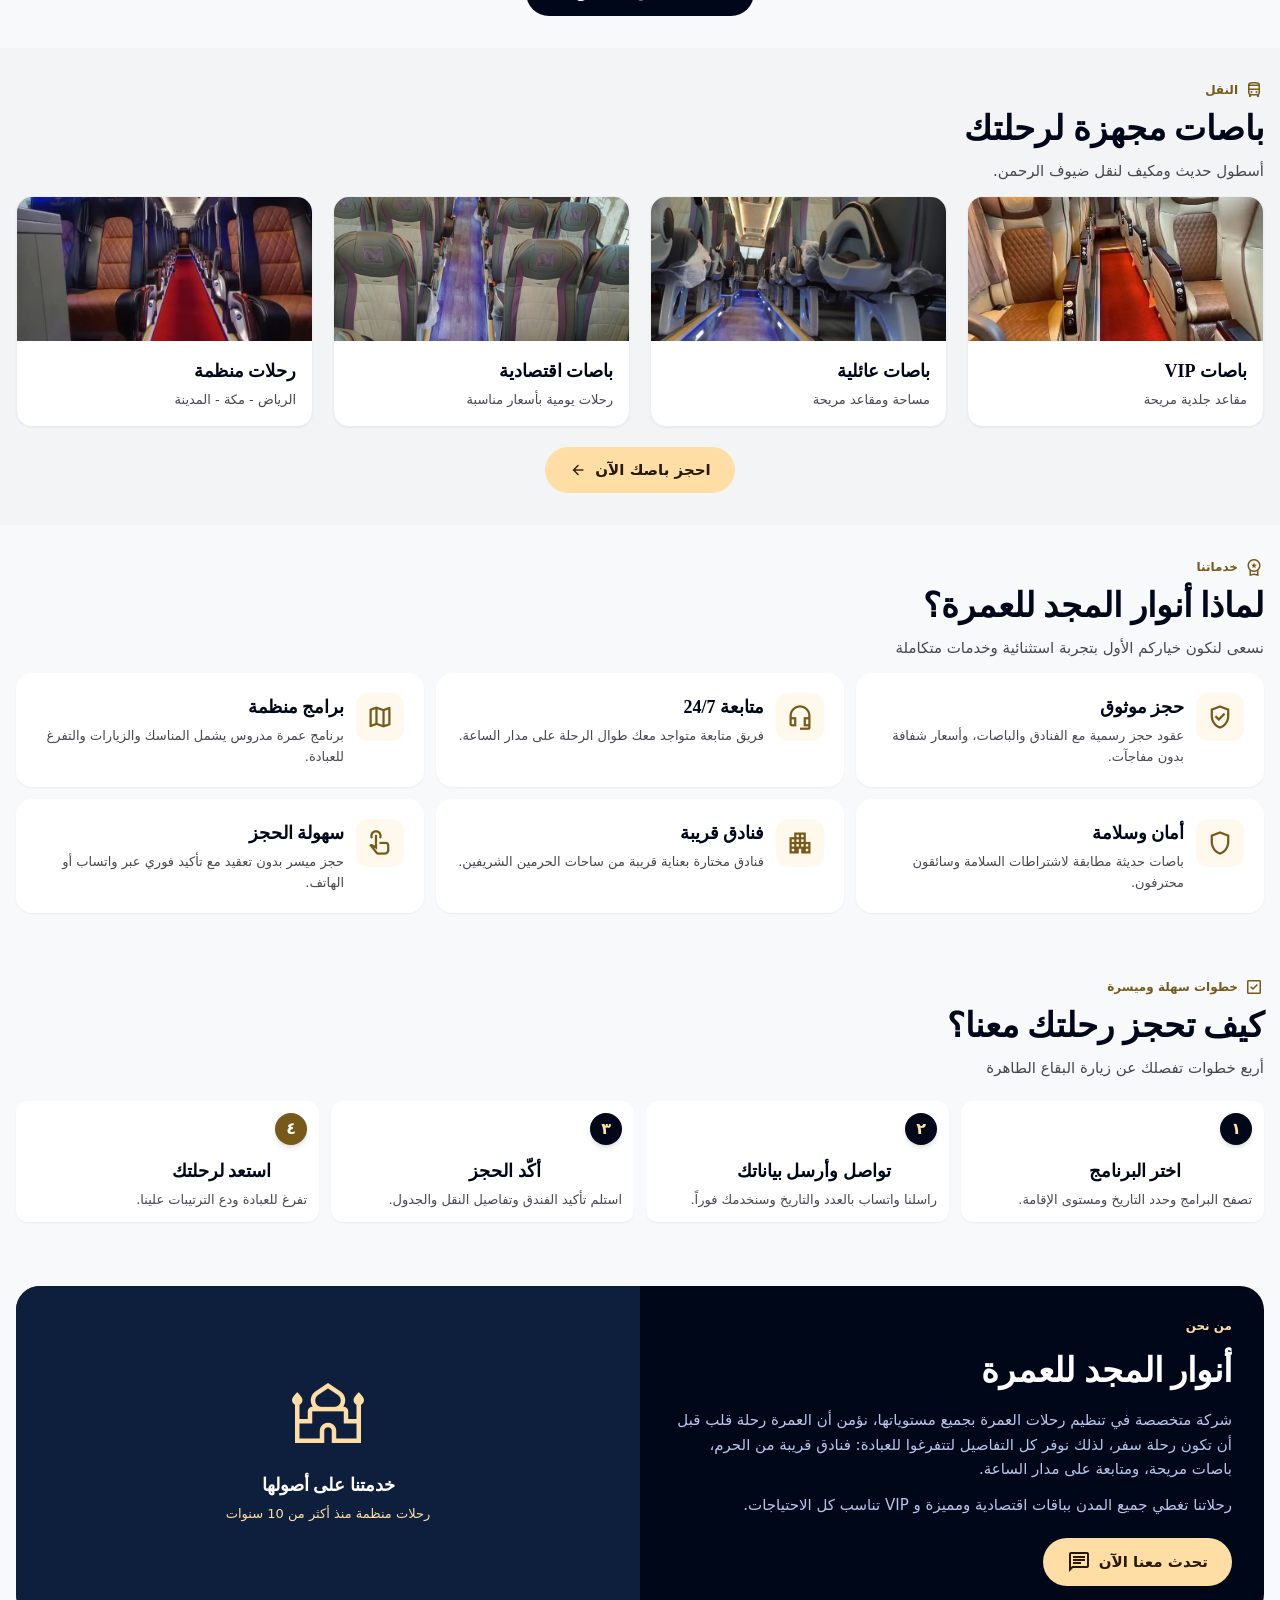
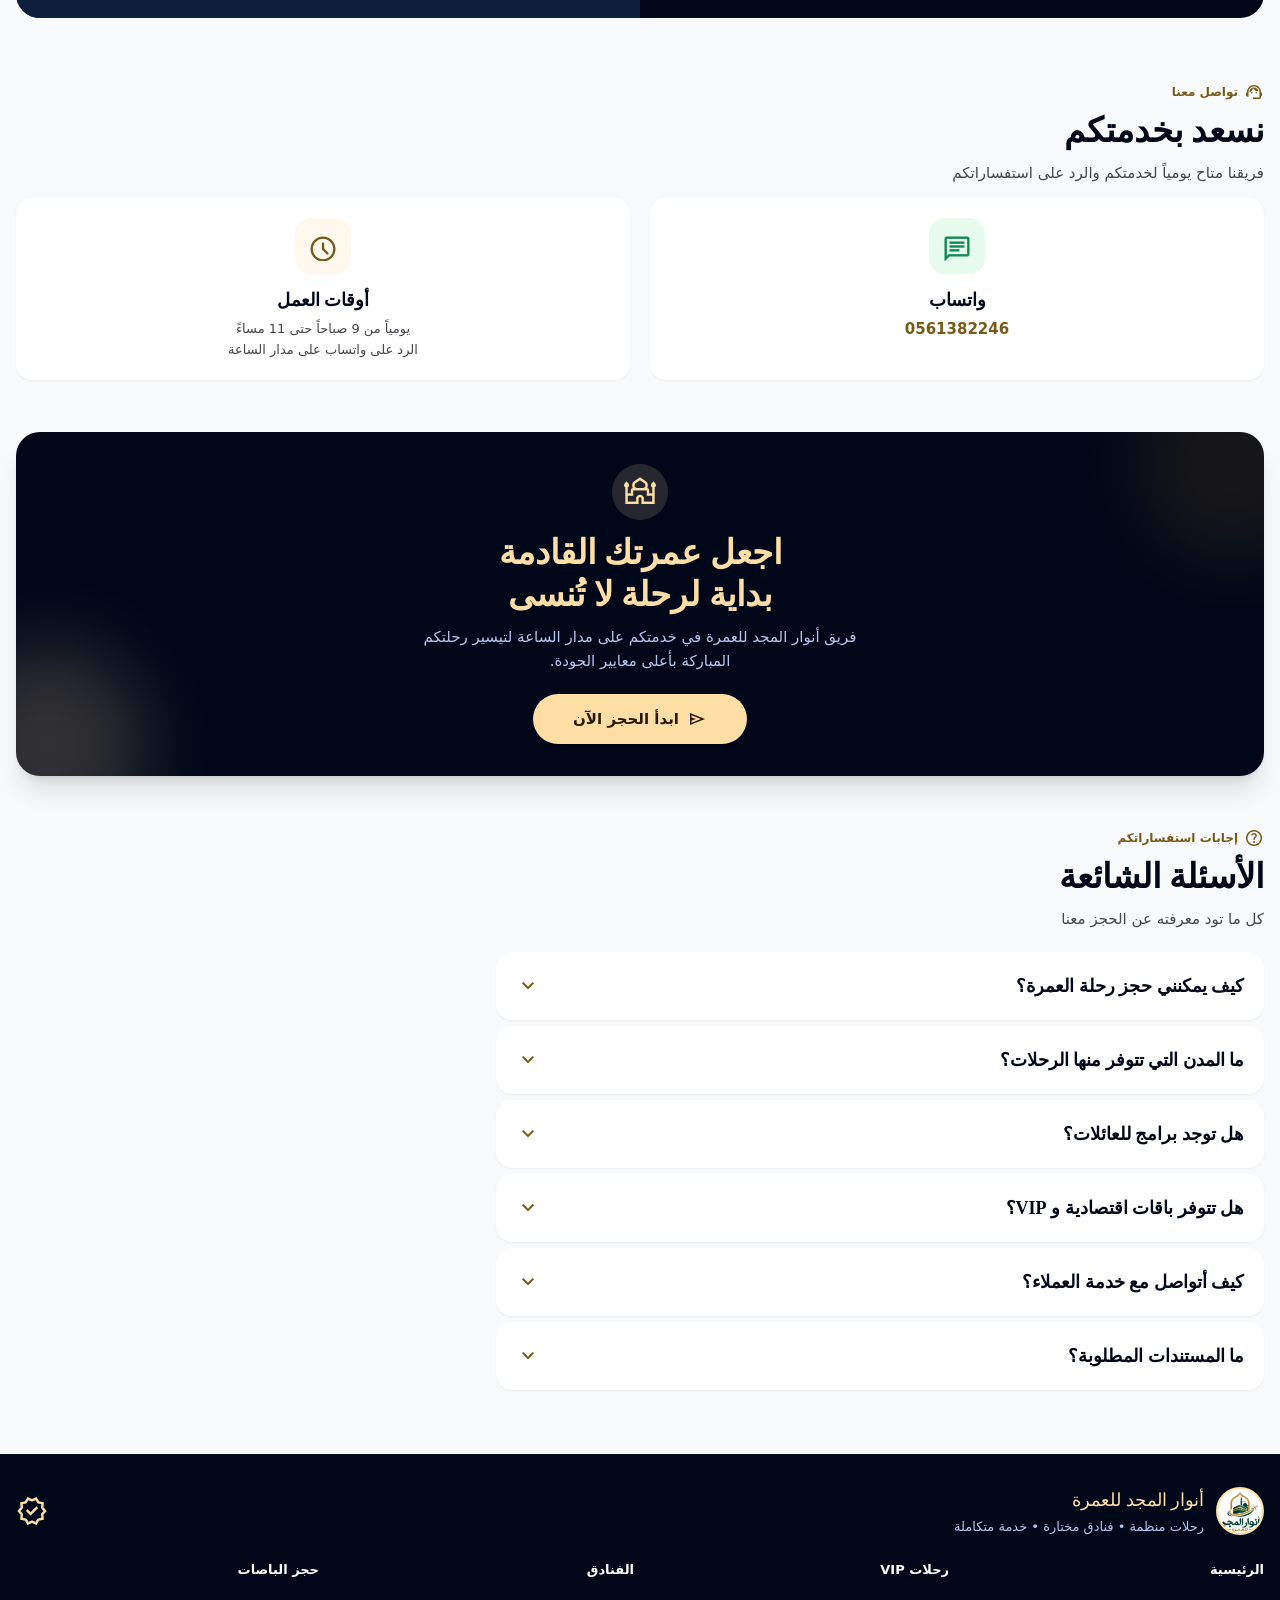
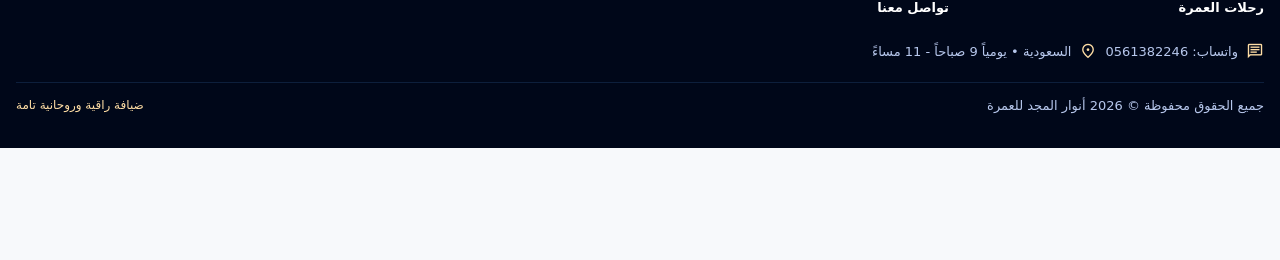
==== commit 5e74051e: "Add files via upload" ====
--- a/index.html
+++ b/index.html
@@ -1,13 +1,15 @@
 ﻿<!DOCTYPE html>
 <html dir="rtl" lang="ar"><head><meta charset="utf-8"/>
 <meta content="width=device-width, initial-scale=1.0, maximum-scale=1.0, viewport-fit=cover" name="viewport"/>
+<!-- Google Tag Manager -->
+<script>(function(w,d,s,l,i){w[l]=w[l]||[];w[l].push({'gtm.start':new Date().getTime(),event:'gtm.js'});var f=d.getElementsByTagName(s)[0],j=d.createElement(s),dl=l!='dataLayer'?'&l='+l:'';j.async=true;j.src='https://www.googletagmanager.com/gtm.js?id='+i+dl;f.parentNode.insertBefore(j,f);})(window,document,'script','dataLayer','GTM-NN2KW634');</script>
 <!-- Google tag (gtag.js) -->
-<script async src="https://www.googletagmanager.com/gtag/js?id=AW-18552799981"></script>
+<script async src="https://www.googletagmanager.com/gtag/js?id=AW-18585336769"></script>
 <script>
 window.dataLayer=window.dataLayer||[];function gtag(){dataLayer.push(arguments);}
-gtag('js',new Date());gtag('config','AW-18552799981');
-// Conversion: حجز موعد — fired on every WhatsApp click / WhatsApp booking-form submit
-function gtag_report_conversion(url){var callback=function(){if(typeof(url)!='undefined'){window.location=url;}};gtag('event','conversion',{'send_to':'AW-18552799981/n0g8CO-TjbEdEO2F1Y5F','value':1.0,'currency':'SAR','event_callback':callback});return false;}
+gtag('js',new Date());gtag('config','AW-18585336769');
+// Conversion: إرسال نموذج عملاء محتملين — fired on every WhatsApp click / booking-form submit
+function gtag_report_conversion(url){var callback=function(){if(typeof(url)!='undefined'){window.location=url;}};gtag('event','conversion',{'send_to':'AW-18585336769/vYCaCLPv47sdEMH3lp5F','value':1.0,'currency':'SAR','event_callback':callback});return false;}
 function trackWA(){try{gtag_report_conversion();}catch(e){}}
 document.addEventListener('click',function(e){var a=e.target.closest&&e.target.closest('a[href*="wa.me/"]');if(a)trackWA();},true);
 window.addEventListener('load',function(){document.querySelectorAll('[data-bg]').forEach(function(el){el.style.backgroundImage="url('"+el.getAttribute('data-bg')+"')";});});
@@ -25,6 +27,8 @@
 <link rel="preload" as="image" href="img/hero1.webp" fetchpriority="high"/>
 <link href="css/site.css?v=2" rel="stylesheet"/>
 </head><body class="bg-surface text-on-surface flex flex-col min-h-screen relative selection:bg-secondary-container">
+<!-- Google Tag Manager (noscript) -->
+<noscript><iframe src="https://www.googletagmanager.com/ns.html?id=GTM-NN2KW634" height="0" width="0" style="display:none;visibility:hidden"></iframe></noscript>
 <header class="fixed top-0 w-full z-50 bg-surface-container-lowest/90 backdrop-blur-xl shadow-[0_1px_8px_rgba(0,0,0,0.04)] pt-safe">
 <div class="max-w-7xl mx-auto h-16 px-gutter-mobile flex items-center justify-between">
 <a href="./" class="flex items-center gap-space-xs">
